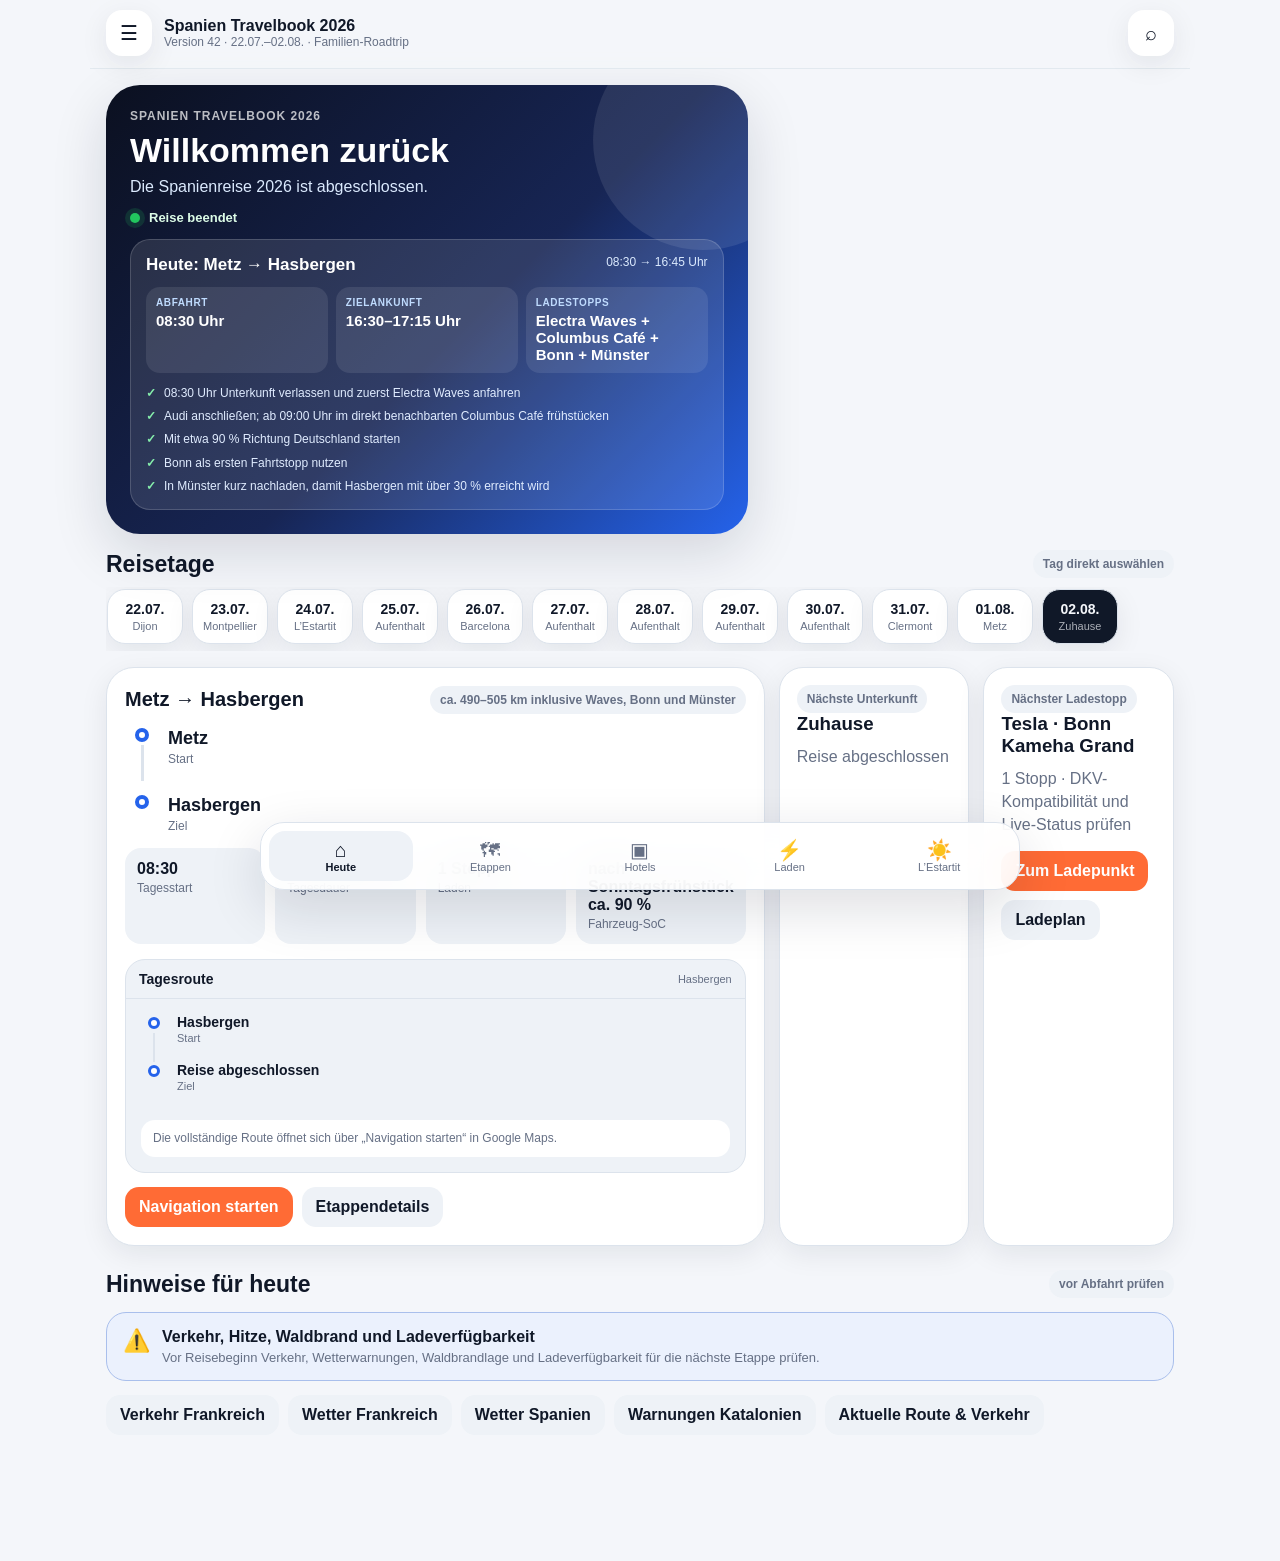
==== index.html @ 2a09ed41 "Add files via upload" ====
<!DOCTYPE html>

<html lang="de">
<head>
<meta charset="utf-8"/>
<meta content="width=device-width,initial-scale=1,viewport-fit=cover" name="viewport"/>
<meta content="#0b1020" name="theme-color"/>
<title>Spanien Travelbook 2026 · Version 42</title>
<style>
:root{
  --bg:#f4f6fa;--panel:#ffffff;--panel2:#eef2f7;--text:#101828;--muted:#667085;
  --line:#dce3ec;--brand:#ff6b35;--blue:#2563eb;--green:#12b76a;--amber:#f79009;
  --shadow:0 18px 55px rgba(16,24,40,.14);--shadow2:0 8px 28px rgba(16,24,40,.08);
  --r:26px;--safe-top:env(safe-area-inset-top);--safe-bottom:env(safe-area-inset-bottom);
}
@media (prefers-color-scheme:dark){
  :root{--bg:#090f1d;--panel:#111827;--panel2:#1c2535;--text:#f8fafc;--muted:#98a2b3;--line:#27364a;--shadow:0 18px 55px rgba(0,0,0,.45);--shadow2:0 8px 28px rgba(0,0,0,.28)}
}
*{box-sizing:border-box}
html{scroll-behavior:smooth}
body{margin:0;background:var(--bg);color:var(--text);font-family:Inter,-apple-system,BlinkMacSystemFont,"Segoe UI",sans-serif}
button,input{font:inherit}
button{cursor:pointer}
.app{max-width:1100px;margin:auto;min-height:100vh;padding-bottom:110px}
.topbar{position:sticky;top:0;z-index:50;display:flex;align-items:center;gap:12px;padding:calc(var(--safe-top) + 10px) 16px 12px;background:color-mix(in srgb,var(--bg) 86%,transparent);backdrop-filter:blur(22px);border-bottom:1px solid color-mix(in srgb,var(--line) 72%,transparent)}
.icon-btn{width:46px;height:46px;border:0;border-radius:16px;background:var(--panel);color:var(--text);box-shadow:var(--shadow2);display:grid;place-items:center;font-size:20px}
.brand{min-width:0;flex:1}
.brand strong{display:block;font-size:16px;white-space:nowrap;overflow:hidden;text-overflow:ellipsis}
.brand span{display:block;font-size:12px;color:var(--muted);white-space:nowrap;overflow:hidden;text-overflow:ellipsis}
.view{display:none}
.view.active{display:block}
.page{padding:16px}
.hero-grid{display:grid;gap:14px}
.hero-card{position:relative;overflow:hidden;border-radius:34px;padding:24px;background:
linear-gradient(135deg,#0b1020 0%,#172554 55%,#2563eb 100%);color:#fff;box-shadow:var(--shadow)}
.hero-card:after{content:"";position:absolute;width:220px;height:220px;border-radius:50%;right:-65px;top:-55px;background:rgba(255,255,255,.09)}
.eyebrow{font-size:12px;font-weight:800;letter-spacing:.08em;text-transform:uppercase;opacity:.72}
.hero-card h1{font-size:34px;line-height:1.03;margin:10px 0 10px}
.hero-card p{margin:0;color:#dbeafe;max-width:650px}
.dashboard{display:grid;grid-template-columns:1fr;gap:12px}
.metric{border:1px solid var(--line);background:var(--panel);border-radius:22px;padding:16px;box-shadow:var(--shadow2)}
.metric .label{font-size:12px;color:var(--muted);font-weight:700}
.metric .value{font-size:22px;font-weight:850;margin-top:6px}
.metric .sub{font-size:12px;color:var(--muted);margin-top:4px}
.section{margin-top:24px}
.section-title{display:flex;align-items:end;justify-content:space-between;gap:12px;margin-bottom:12px}
.section-title h2{font-size:23px;margin:0}
.link-btn{border:0;background:none;color:var(--blue);font-weight:800}
.today-card{display:grid;gap:14px;padding:18px;background:var(--panel);border:1px solid var(--line);border-radius:28px;box-shadow:var(--shadow2)}
.route-head{display:flex;align-items:center;justify-content:space-between;gap:12px}
.route-head h3{margin:0;font-size:20px}
.badge{display:inline-flex;align-items:center;gap:6px;padding:7px 10px;border-radius:999px;background:var(--panel2);font-size:12px;font-weight:800;color:var(--muted)}
.progress{height:9px;background:var(--panel2);border-radius:999px;overflow:hidden}
.progress span{display:block;height:100%;width:34%;background:linear-gradient(90deg,var(--brand),var(--amber));border-radius:inherit}
.route-grid{display:grid;grid-template-columns:repeat(4,1fr);gap:10px}
.route-kpi{background:var(--panel2);border-radius:16px;padding:12px}
.route-kpi b{display:block;font-size:16px}
.route-kpi span{font-size:12px;color:var(--muted)}
.cards{display:grid;gap:14px}
.cards.two{grid-template-columns:1fr}
.card{background:var(--panel);border:1px solid var(--line);border-radius:24px;padding:17px;box-shadow:var(--shadow2)}
.card h3{margin:0 0 7px}
.card p{margin:0;color:var(--muted);line-height:1.48}
.meta{display:flex;gap:7px;flex-wrap:wrap;margin-bottom:10px}
.pill{display:inline-flex;align-items:center;padding:7px 10px;border-radius:999px;background:var(--panel2);font-size:12px;font-weight:750}
.actions{display:flex;gap:9px;flex-wrap:wrap;margin-top:14px}
.btn{border:0;border-radius:14px;padding:11px 14px;font-weight:800}
.btn.primary{background:var(--brand);color:#fff}
.btn.secondary{background:var(--panel2);color:var(--text)}
.btn:disabled{opacity:.48;cursor:not-allowed}
.timeline{position:relative;display:grid;gap:14px}
.timeline:before{content:"";position:absolute;left:37px;top:22px;bottom:22px;width:2px;background:var(--line)}
.stop{position:relative;display:grid;grid-template-columns:76px 1fr;gap:12px}
.date{position:relative;z-index:1;width:76px;height:76px;border-radius:24px;background:var(--panel);border:1px solid var(--line);box-shadow:var(--shadow2);display:grid;place-items:center;text-align:center}
.date b{display:block;font-size:20px}
.date span{font-size:11px;color:var(--muted)}
.stop-card{background:var(--panel);border:1px solid var(--line);border-radius:24px;padding:17px;box-shadow:var(--shadow2)}
.stop-card h3{margin:0 0 7px}
.stop-card p{margin:0;color:var(--muted);line-height:1.45}
.hotel-card{overflow:hidden;padding:0}
.hotel-cover{height:140px;padding:16px;display:flex;align-items:flex-end;color:white;background:
linear-gradient(135deg,#0f172a,#334155 56%,#64748b)}
.hotel-cover .hotel-place{font-size:12px;font-weight:800;letter-spacing:.07em;text-transform:uppercase;opacity:.8}
.hotel-cover h3{margin:5px 0 0;font-size:24px}
.hotel-body{padding:16px}
.hotel-facts{display:grid;grid-template-columns:repeat(2,1fr);gap:9px;margin-top:12px}
.fact{padding:10px 12px;border-radius:15px;background:var(--panel2)}
.fact span{display:block;font-size:11px;color:var(--muted)}
.fact b{display:block;font-size:13px;margin-top:3px}
.search-overlay,.drawer,.sheet{display:none;position:fixed;inset:0;z-index:100}
.search-overlay.open,.drawer.open,.sheet.open{display:block}
.scrim{position:absolute;inset:0;background:rgba(2,6,23,.56);backdrop-filter:blur(6px)}
.search-panel{position:absolute;left:50%;top:calc(var(--safe-top) + 16px);transform:translateX(-50%);width:min(94%,780px);max-height:82vh;overflow:hidden;background:var(--panel);border-radius:28px;box-shadow:var(--shadow)}
.search-top{padding:14px;border-bottom:1px solid var(--line)}
.search-row{display:flex;gap:10px}
.search-row input{flex:1;border:1px solid var(--line);background:var(--panel2);color:var(--text);border-radius:16px;padding:14px 15px;outline:none}
.filters{display:flex;gap:8px;overflow:auto;padding-top:10px}
.filter{white-space:nowrap;border:0;border-radius:999px;padding:8px 11px;background:var(--panel2);color:var(--muted);font-size:12px;font-weight:800}
.filter.active{background:var(--text);color:var(--bg)}
.results{max-height:62vh;overflow:auto;padding:12px;display:grid;gap:10px}
.result{width:100%;border:1px solid var(--line);background:var(--panel);color:var(--text);text-align:left;border-radius:17px;padding:13px}
.result small{display:block;color:var(--muted);margin-top:4px}
.drawer-panel{position:absolute;top:0;bottom:0;left:0;width:min(88vw,370px);background:var(--panel);padding:calc(var(--safe-top) + 20px) 18px 22px;box-shadow:var(--shadow);overflow:auto}
.sheet-panel{position:absolute;left:0;right:0;bottom:0;max-height:84vh;background:var(--panel);border-radius:30px 30px 0 0;padding:18px 16px calc(22px + var(--safe-bottom));overflow:auto}
.close{float:right}
.menu{display:grid;gap:9px;margin-top:22px}
.menu button{border:0;border-radius:16px;background:var(--panel2);color:var(--text);padding:14px;text-align:left;font-weight:800}
.bottom-nav{position:fixed;z-index:60;left:50%;transform:translateX(-50%);bottom:calc(10px + var(--safe-bottom));width:min(94%,760px);display:grid;grid-template-columns:repeat(5,1fr);gap:6px;padding:8px;background:color-mix(in srgb,var(--panel) 91%,transparent);backdrop-filter:blur(22px);border:1px solid var(--line);border-radius:24px;box-shadow:var(--shadow)}
.nav-btn{border:0;background:transparent;color:var(--muted);border-radius:16px;padding:8px 4px;font-size:11px}
.nav-btn span{display:block;font-size:20px;line-height:1.1}
.nav-btn.active{background:var(--panel2);color:var(--text);font-weight:850}
.empty{padding:30px;text-align:center;color:var(--muted)}

.countdown{display:grid;grid-template-columns:repeat(4,1fr);gap:8px;margin-top:18px;max-width:430px}.countdown div{padding:11px 8px;border-radius:17px;background:rgba(255,255,255,.11);border:1px solid rgba(255,255,255,.15);text-align:center}.countdown b{display:block;font-size:21px}.countdown span{font-size:10px;text-transform:uppercase;letter-spacing:.08em;opacity:.72}
.notice{display:flex;gap:12px;align-items:flex-start;padding:15px 16px;border-radius:20px;background:color-mix(in srgb,var(--blue) 9%,var(--panel));border:1px solid color-mix(in srgb,var(--blue) 28%,var(--line));margin-top:14px}.notice strong{display:block;margin-bottom:4px}.notice p{margin:0;color:var(--muted);font-size:13px}.notice-icon{font-size:22px}
.day-strip{display:flex;gap:9px;overflow:auto;padding:2px 1px 7px;scrollbar-width:none}.day-strip::-webkit-scrollbar{display:none}.day-chip{min-width:78px;border:1px solid var(--line);background:var(--panel);color:var(--text);border-radius:18px;padding:11px 10px;text-align:center;box-shadow:var(--shadow2)}.day-chip b{display:block;font-size:14px}.day-chip span{display:block;font-size:11px;color:var(--muted);margin-top:3px}.day-chip.active{background:var(--text);color:var(--bg)}.day-chip.active span{color:color-mix(in srgb,var(--bg) 68%,transparent)}
.detail-sheet{display:none;position:fixed;inset:0;z-index:130}.detail-sheet.open{display:block}.detail-panel{position:absolute;left:0;right:0;bottom:0;max-height:90vh;overflow:auto;background:var(--panel);border-radius:30px 30px 0 0;padding:20px 16px calc(26px + var(--safe-bottom));box-shadow:var(--shadow)}.detail-hero{border-radius:24px;padding:20px;background:linear-gradient(135deg,#111827,#1d4ed8);color:white;margin-top:10px}.detail-hero h2{margin:7px 0 4px;font-size:27px}.detail-hero p{margin:0;color:#dbeafe}.detail-grid{display:grid;grid-template-columns:repeat(2,1fr);gap:10px;margin-top:14px}.detail-box{padding:13px;border-radius:17px;background:var(--panel2)}.detail-box span{display:block;font-size:11px;color:var(--muted)}.detail-box b{display:block;margin-top:4px;font-size:14px}.detail-section{margin-top:20px}.detail-section h3{margin:0 0 8px}.detail-section p{margin:0;color:var(--muted);line-height:1.55}.checklist{display:grid;gap:8px}.checkitem{display:flex;gap:10px;align-items:flex-start;padding:12px;border-radius:15px;background:var(--panel2)}.checkitem input{margin-top:3px;width:18px;height:18px}.full{grid-column:1/-1}

@media(min-width:720px){
  .hero-grid{grid-template-columns:1.4fr .9fr}
  .dashboard{grid-template-columns:repeat(3,1fr)}
  .cards.two{grid-template-columns:repeat(2,1fr)}
}

@media print{
  .topbar,.bottom-nav,.drawer,.sheet,.search-overlay,.detail-sheet,.actions,.link-btn,.icon-btn,.today-map-wrap{display:none!important}
  body{background:#fff;color:#000}
  .app{max-width:none;padding-bottom:0}
  .view{display:block!important}
  .card,.metric,.today-card,.stop-card,.hotel-card{box-shadow:none;break-inside:avoid}
  .hero-card{background:#111827!important;-webkit-print-color-adjust:exact;print-color-adjust:exact}
}

@media(max-width:520px){
  .page{padding:12px}
  .hero-card{padding:20px;border-radius:26px}
  .hero-card h1{font-size:29px}
  .section-title{align-items:flex-start}
  .section-title h2{font-size:20px;line-height:1.2}
  .card,.stop-card{padding:15px;border-radius:20px}
  .route-grid{grid-template-columns:1fr}
  .hotel-facts,.detail-grid{grid-template-columns:1fr}
  .topbar{gap:8px;padding-left:10px;padding-right:10px}
  .icon-btn{width:42px;height:42px;border-radius:14px}
  table{font-size:14px}
  td{padding:5px 4px;vertical-align:top}
}

.travel-grid{display:grid;gap:12px}
.travel-row{display:grid;grid-template-columns:110px 1fr;gap:12px;align-items:start;padding:13px 0;border-top:1px solid var(--line)}
.travel-row:first-child{border-top:0}
.travel-row b{font-size:13px}
.travel-row span{color:var(--muted);line-height:1.45}
.feature-list{display:grid;gap:9px;margin-top:12px}
.feature-item{padding:12px 13px;border-radius:16px;background:var(--panel2)}
.feature-item b{display:block;margin-bottom:3px}
.feature-item span{font-size:13px;color:var(--muted);line-height:1.45}
.day-plan{display:grid;gap:9px;margin-top:12px}
.day-plan div{display:grid;grid-template-columns:72px 1fr;gap:10px;padding:10px 0;border-top:1px solid var(--line)}
.day-plan div:first-child{border-top:0}
.day-plan b{font-size:13px}
.day-plan span{color:var(--muted);line-height:1.45}
.hotel-summary{display:grid;gap:10px;margin-top:13px}
.hotel-summary .fact{padding:12px 13px}
@media(max-width:520px){
  .travel-row{grid-template-columns:1fr;gap:4px}
  .day-plan div{grid-template-columns:62px 1fr}
}


.today-status{display:flex;align-items:center;gap:9px;margin-top:14px;font-size:13px;font-weight:800;color:#dcfce7}

.status-dot{width:10px;height:10px;border-radius:50%;background:#22c55e;box-shadow:0 0 0 5px rgba(34,197,94,.16)}
.today-main{display:grid;gap:14px;margin-top:14px}
.today-brief{margin-top:14px;padding:15px;border-radius:20px;background:rgba(255,255,255,.11);border:1px solid rgba(255,255,255,.16);position:relative;z-index:1}
.today-brief-head{display:flex;justify-content:space-between;gap:12px;align-items:flex-start}
.today-brief-head b{font-size:17px}
.today-brief-head span{font-size:12px;color:#dbeafe;text-align:right}
.today-brief-grid{display:grid;grid-template-columns:repeat(3,1fr);gap:8px;margin-top:12px}
.today-brief-item{padding:10px;border-radius:14px;background:rgba(255,255,255,.09)}
.today-brief-item span{display:block;font-size:10px;text-transform:uppercase;letter-spacing:.06em;color:#bfdbfe;font-weight:800}
.today-brief-item b{display:block;margin-top:4px;font-size:15px;color:#fff}
.today-checks{display:grid;gap:7px;margin-top:12px}
.today-check{display:flex;gap:8px;align-items:flex-start;font-size:12px;color:#e0ecff;line-height:1.35}
.today-check:before{content:"✓";font-weight:900;color:#86efac}
@media(max-width:520px){.today-brief-grid{grid-template-columns:1fr}}

.today-route{background:var(--panel);border:1px solid var(--line);border-radius:28px;padding:18px;box-shadow:var(--shadow2)}
.today-map-wrap{margin-top:15px;border:1px solid var(--line);border-radius:20px;overflow:hidden;background:var(--panel2)}
.today-map-head{display:flex;align-items:center;justify-content:space-between;gap:10px;padding:11px 13px;border-bottom:1px solid var(--line)}
.today-map-head b{font-size:14px}
.today-map-head span{font-size:11px;color:var(--muted)}
.today-map{display:none;width:100%;height:300px;border:0;background:var(--panel2)}
.today-map-preview{padding:15px}
.today-map-stops{display:grid;gap:0}
.today-map-stop{display:grid;grid-template-columns:26px 1fr;gap:10px;min-height:48px}
.today-map-dot{display:grid;justify-items:center}
.today-map-dot i{width:12px;height:12px;border:3px solid var(--blue);background:var(--panel);border-radius:50%;display:block;margin-top:3px}
.today-map-dot:after{content:"";width:2px;flex:1;min-height:28px;background:var(--line);margin-top:3px}
.today-map-stop:last-child .today-map-dot:after{display:none}
.today-map-stop b{display:block;font-size:14px}
.today-map-stop span{display:block;font-size:11px;color:var(--muted);margin-top:2px}
.today-map-note{margin-top:10px;padding:10px 12px;border-radius:14px;background:var(--panel);font-size:12px;color:var(--muted);line-height:1.4}
@media(max-width:520px){.today-map{height:240px}.today-map-head{align-items:flex-start;flex-direction:column;gap:3px}}

.route-line{display:grid;grid-template-columns:34px 1fr;gap:9px;margin:14px 0}
.route-marker{display:grid;justify-items:center}.route-marker i{width:14px;height:14px;border:4px solid var(--blue);background:var(--panel);border-radius:50%;display:block}.route-marker:after{content:"";width:3px;min-height:36px;background:var(--line);margin-top:3px}.route-marker.last:after{display:none}
.route-place b{display:block;font-size:18px}.route-place span{font-size:12px;color:var(--muted)}
.today-columns{display:grid;gap:14px}.today-panel{background:var(--panel);border:1px solid var(--line);border-radius:24px;padding:17px;box-shadow:var(--shadow2)}
.today-panel h3{margin:0 0 10px}.today-panel p{margin:0;color:var(--muted);line-height:1.45}
.quick-grid{display:grid;grid-template-columns:repeat(2,1fr);gap:10px}.quick-action{border:1px solid var(--line);background:var(--panel);color:var(--text);border-radius:18px;padding:14px 10px;font-weight:800;box-shadow:var(--shadow2)}.quick-action span{display:block;font-size:23px;margin-bottom:5px}
.daily-list{display:grid;gap:8px}.daily-item{display:flex;gap:10px;align-items:flex-start;padding:11px 12px;background:var(--panel2);border-radius:15px}.daily-item input{width:19px;height:19px;margin-top:1px}.daily-item.done span{text-decoration:line-through;color:var(--muted)}
@media(min-width:720px){.today-main{grid-template-columns:1.25fr .75fr}.today-columns{grid-template-columns:repeat(2,1fr)}.quick-grid{grid-template-columns:repeat(5,1fr)}}

.hotel-status{display:inline-flex;align-items:center;gap:7px;padding:8px 11px;border-radius:999px;font-size:12px;font-weight:850}
.hotel-status.complete{background:color-mix(in srgb,var(--green) 14%,var(--panel));color:var(--green)}
.hotel-status.partial{background:color-mix(in srgb,var(--amber) 14%,var(--panel));color:var(--amber)}
.hotel-alert{margin-top:13px;padding:12px 13px;border-radius:16px;background:color-mix(in srgb,var(--amber) 10%,var(--panel));border:1px solid color-mix(in srgb,var(--amber) 25%,var(--line));font-size:13px;line-height:1.45}


.qa-grid{display:grid;gap:10px}
.qa-item{display:flex;align-items:flex-start;gap:10px;padding:12px 13px;border-radius:16px;background:var(--panel2)}
.qa-item b{display:block}
.qa-item span{display:block;color:var(--muted);font-size:13px;margin-top:2px;line-height:1.4}
.qa-icon{font-size:20px;line-height:1}


.amenity-grid{display:grid;gap:9px;margin-top:13px}
.amenity-row{display:grid;grid-template-columns:105px 1fr;gap:10px;padding:11px 12px;border-radius:15px;background:var(--panel2)}
.amenity-row b{font-size:13px}
.amenity-row span{font-size:13px;color:var(--muted);line-height:1.45}
.amenity-note{margin-top:12px;font-size:12px;color:var(--muted);line-height:1.45}
@media(max-width:520px){.amenity-row{grid-template-columns:1fr;gap:3px}}


.route-audit{margin-top:14px;background:var(--panel);border:1px solid var(--line);border-radius:24px;padding:16px;box-shadow:var(--shadow2)}
.route-audit-head{display:flex;justify-content:space-between;align-items:flex-start;gap:12px}
.route-audit-head h3{margin:0;font-size:18px}
.route-audit-head p{margin:4px 0 0;color:var(--muted);font-size:12px;line-height:1.4}
.route-audit-grid{display:grid;gap:10px;margin-top:13px}
.route-audit-stage{border:1px solid var(--line);border-radius:18px;overflow:hidden}
.route-audit-stage summary{list-style:none;padding:13px 14px;font-weight:850;cursor:pointer;display:flex;justify-content:space-between;gap:10px}
.route-audit-stage summary::-webkit-details-marker{display:none}
.route-audit-stage summary:after{content:"＋";color:var(--blue)}
.route-audit-stage[open] summary:after{content:"−"}
.route-audit-body{padding:0 14px 14px}
.audit-leg{display:grid;grid-template-columns:1fr auto;gap:10px;padding:10px 0;border-top:1px solid var(--line)}
.audit-leg:first-child{border-top:0}
.audit-leg b{font-size:13px}
.audit-leg span{font-size:12px;color:var(--muted)}
.audit-ok{color:var(--green)!important;font-weight:850}
.audit-warn{color:var(--amber)!important;font-weight:850}
.audit-error{color:#ef4444!important;font-weight:850}
.audit-status{margin-top:10px;padding:11px 12px;border-radius:14px;background:var(--panel2);font-size:12px;color:var(--muted);line-height:1.45}
@media(max-width:520px){.route-audit-head{display:block}.route-audit-head .btn{margin-top:10px;width:100%}.audit-leg{grid-template-columns:1fr}}
.charge-stage{display:grid;gap:14px}
.charge-summary{background:linear-gradient(135deg,#111827,#1d4ed8);color:#fff;border-radius:26px;padding:19px;box-shadow:var(--shadow2)}
.charge-summary h3{margin:6px 0 5px;font-size:23px}
.charge-summary p{margin:0;color:#dbeafe;line-height:1.45}
.charge-stop{background:var(--panel);border:1px solid var(--line);border-radius:24px;padding:17px;box-shadow:var(--shadow2)}
.charge-stop.primary-stop{border-color:color-mix(in srgb,var(--brand) 45%,var(--line))}
.charge-stop-complete{display:flex;align-items:center;justify-content:space-between;gap:10px;margin-top:14px;padding:11px 12px;border-radius:15px;background:color-mix(in srgb,var(--green) 10%,var(--panel));border:1px solid color-mix(in srgb,var(--green) 30%,var(--line))}
.charge-stop-complete span{font-size:12px;color:var(--muted);line-height:1.35}
.charge-done-btn{border:0;border-radius:13px;padding:10px 12px;background:var(--green);color:#fff;font-weight:850;white-space:nowrap}
.charge-progress-tools{display:flex;align-items:center;justify-content:space-between;gap:10px;flex-wrap:wrap;margin-top:12px;padding:11px 12px;border-radius:16px;background:rgba(255,255,255,.1);border:1px solid rgba(255,255,255,.16)}
.charge-progress-tools span{font-size:12px;color:#dbeafe}
.charge-progress-tools button{border:0;border-radius:12px;padding:9px 11px;background:rgba(255,255,255,.16);color:#fff;font-weight:800}
.charge-empty{padding:24px;text-align:center;border:1px dashed var(--line);border-radius:22px;background:var(--panel);color:var(--muted)}
@media(max-width:520px){.charge-stop-complete{align-items:stretch;flex-direction:column}.charge-done-btn{width:100%}}


.charge-stage-grid{display:grid;grid-template-columns:1fr!important;gap:18px}
.charge-stop{position:relative;overflow:hidden;border:2px solid var(--line);border-radius:26px;padding:0;background:var(--panel);box-shadow:0 12px 34px rgba(16,24,40,.12)}
.charge-stop:before{content:"";display:block;height:7px;background:var(--blue)}
.charge-stop.primary-stop{border-color:color-mix(in srgb,var(--blue) 45%,var(--line))}
.charge-stop.next-charge-stop{border-color:var(--brand);box-shadow:0 0 0 5px color-mix(in srgb,var(--brand) 13%,transparent),var(--shadow2)}
.charge-stop.next-charge-stop:before{background:linear-gradient(90deg,var(--brand),var(--amber))}
.charge-stop-head{padding:16px 17px 12px;border-bottom:1px solid var(--line)}
.charge-stop-head .meta{margin:0 0 9px}
.charge-stop h3{margin:0;font-size:21px;line-height:1.2}
.charge-location{margin-top:6px!important;font-size:13px;color:var(--muted)}
.charge-core{display:grid;grid-template-columns:repeat(2,minmax(0,1fr));gap:10px;padding:14px 17px}
.charge-core-item{padding:13px;border-radius:16px;background:var(--panel2);min-width:0}
.charge-core-item span{display:block;font-size:11px;color:var(--muted);font-weight:750}
.charge-core-item b{display:block;margin-top:4px;font-size:14px;line-height:1.35}
.charge-core-item.full{grid-column:1/-1}
.charge-stop-actions{display:grid;grid-template-columns:1fr 1fr;gap:9px;padding:0 17px 15px}
.charge-stop-actions .btn,.charge-stop-actions .charge-done-btn{width:100%}
.charge-alternative-wrap{padding:0 17px 17px}
.charge-stop-complete{margin:0;padding:0;border:0;background:transparent;display:block}
.charge-stop-complete span{display:none}
.charge-done-btn{min-height:44px}
.charge-alternatives{margin-top:10px;border:1px solid var(--line);border-radius:17px}
.charge-alternatives summary{padding:12px 14px;font-size:13px}
.alt-window-note{margin:10px 0 0;padding:9px 11px;font-size:11px}
.alt-grid{padding:0 10px 10px}
.alt-stop{border:1px solid var(--line);padding:12px;background:var(--panel2)}
.alt-stop h4{font-size:14px}
.alt-compact{display:grid;grid-template-columns:repeat(2,minmax(0,1fr));gap:7px;margin-top:9px}
.alt-compact div{padding:9px;border-radius:11px;background:var(--panel)}
.alt-compact span{display:block;font-size:10px;color:var(--muted)}
.alt-compact b{display:block;font-size:12px;margin-top:2px;line-height:1.3}
.next-charge-banner{display:flex;align-items:center;gap:8px;margin:0 17px 13px;padding:9px 11px;border-radius:13px;background:color-mix(in srgb,var(--brand) 11%,var(--panel));font-size:12px;font-weight:850;color:var(--brand)}
@media(max-width:520px){.charge-core{grid-template-columns:1fr}.charge-core-item.full{grid-column:auto}.charge-stop-actions{grid-template-columns:1fr}.alt-compact{grid-template-columns:1fr}}

.charge-facts{display:grid;grid-template-columns:repeat(2,1fr);gap:9px;margin-top:12px}
.charge-fact{background:var(--panel2);border-radius:15px;padding:11px 12px}
.charge-fact span{display:block;font-size:11px;color:var(--muted)}
.charge-fact b{display:block;margin-top:3px;font-size:13px}
@media(min-width:720px){.charge-stage-grid{display:grid;grid-template-columns:repeat(2,1fr);gap:14px}}
@media(max-width:520px){.charge-facts{grid-template-columns:1fr}}


.charge-alternatives{margin-top:14px;border:1px solid var(--line);border-radius:20px;background:var(--panel);overflow:hidden}
.charge-alternatives summary{list-style:none;padding:14px 16px;font-weight:850;cursor:pointer;display:flex;justify-content:space-between;gap:10px}
.charge-alternatives summary::-webkit-details-marker{display:none}
.charge-alternatives summary:after{content:"＋";color:var(--blue)}
.charge-alternatives[open] summary:after{content:"−"}
.alt-window-note{margin:10px 14px 0;padding:10px 12px;border-radius:14px;background:color-mix(in srgb,var(--blue) 8%,var(--panel));font-size:12px;color:var(--muted);line-height:1.4}

.alt-grid{display:grid;gap:10px;padding:0 14px 14px}
.alt-stop{background:var(--panel2);border-radius:16px;padding:13px}
.alt-stop h4{margin:0 0 5px;font-size:15px}
.alt-stop p{margin:0;color:var(--muted);font-size:13px;line-height:1.4}
.alt-facts{display:grid;grid-template-columns:repeat(2,1fr);gap:7px;margin-top:9px}
.alt-fact{background:var(--panel);border-radius:12px;padding:9px}
.alt-fact span{display:block;font-size:10px;color:var(--muted)}
.alt-fact b{display:block;font-size:12px;margin-top:2px}
@media(max-width:520px){.alt-facts{grid-template-columns:1fr}}
.evening-highlight .stop-card{outline:3px solid var(--brand);box-shadow:0 0 0 7px color-mix(in srgb,var(--brand) 18%,transparent),var(--shadow)}


.restaurant-grid{display:grid;gap:16px}
.restaurant-card{overflow:hidden;border:1px solid var(--line);border-radius:24px;background:var(--panel);box-shadow:var(--shadow2)}
.restaurant-card-head{padding:16px 17px 13px;border-bottom:1px solid var(--line)}
.restaurant-card-head>div{display:flex;gap:7px;flex-wrap:wrap;margin-bottom:9px}
.restaurant-card-head h3{margin:0;font-size:21px}
.restaurant-category{margin:5px 0 0;color:var(--muted);line-height:1.4}
.restaurant-facts{display:grid;grid-template-columns:repeat(2,minmax(0,1fr));gap:9px;padding:14px 17px}
.restaurant-facts div{padding:11px 12px;border-radius:14px;background:var(--panel2)}
.restaurant-facts .wide{grid-column:1/-1}
.restaurant-facts span{display:block;font-size:11px;color:var(--muted);font-weight:750}
.restaurant-facts b{display:block;margin-top:4px;font-size:13px;line-height:1.4}
.restaurant-menu{margin:0 17px 12px;border:1px solid var(--line);border-radius:15px;overflow:hidden}
.restaurant-menu summary{padding:11px 13px;font-weight:850;cursor:pointer}
.restaurant-menu p{margin:0;padding:0 13px 13px;color:var(--muted);line-height:1.5}
.restaurant-note{margin:0 17px;color:var(--muted);font-size:12px;line-height:1.45}
.restaurant-card .actions{padding:0 17px 17px}
@media(min-width:760px){.restaurant-grid{grid-template-columns:repeat(2,minmax(0,1fr))}}
@media(max-width:520px){.restaurant-facts{grid-template-columns:1fr}.restaurant-facts .wide{grid-column:auto}}


.shopping-category{margin-top:22px}.shopping-grid{display:grid;gap:12px}.shop-card{background:var(--panel);border:1px solid var(--line);border-radius:22px;padding:16px;box-shadow:var(--shadow2)}.shop-card-head{display:flex;justify-content:space-between;gap:12px;align-items:flex-start}.shop-card h4{margin:0;font-size:18px}.shop-distance{white-space:nowrap;font-size:12px;font-weight:850;padding:7px 9px;border-radius:999px;background:var(--panel2);color:var(--muted)}.shop-facts{display:grid;grid-template-columns:repeat(2,minmax(0,1fr));gap:8px;margin-top:10px}.shop-fact{padding:10px 11px;border-radius:14px;background:var(--panel2)}.shop-fact span{display:block;font-size:10px;color:var(--muted);font-weight:800;text-transform:uppercase}.shop-fact b{display:block;font-size:12px;margin-top:3px;line-height:1.4}.shop-reference{margin-top:10px;padding:10px 11px;border-radius:14px;background:color-mix(in srgb,var(--green) 8%,var(--panel));border:1px solid color-mix(in srgb,var(--green) 22%,var(--line));font-size:12px;color:var(--muted);line-height:1.4}@media(min-width:760px){.shopping-grid{grid-template-columns:repeat(2,minmax(0,1fr))}}@media(max-width:520px){.shop-facts{grid-template-columns:1fr}.shop-card-head{display:block}.shop-distance{display:inline-flex;margin-top:8px}}

.stagebook-head{background:linear-gradient(135deg,#111827,#1d4ed8);color:#fff;border-radius:30px;padding:21px;box-shadow:var(--shadow)}
.stagebook-head h2{margin:6px 0 5px;font-size:27px}.stagebook-head p{margin:0;color:#dbeafe;line-height:1.45}
.stage-selector{display:flex;gap:9px;overflow:auto;padding:3px 1px 8px;margin-top:14px;scrollbar-width:none}.stage-selector::-webkit-scrollbar{display:none}
.stage-select{min-width:160px;border:1px solid var(--line);background:var(--panel);color:var(--text);border-radius:18px;padding:12px;text-align:left;box-shadow:var(--shadow2)}
.stage-select b{display:block;font-size:13px}.stage-select span{display:block;color:var(--muted);font-size:11px;margin-top:4px}
.stage-select.active{background:var(--text);color:var(--bg)}.stage-select.active span{color:color-mix(in srgb,var(--bg) 70%,transparent)}
.stage-layout{display:grid;gap:14px;margin-top:14px}
.stage-block{background:var(--panel);border:1px solid var(--line);border-radius:25px;padding:17px;box-shadow:var(--shadow2)}
.stage-block h3{margin:0 0 9px}.stage-block p{color:var(--muted);line-height:1.5}
.stage-kpis{display:grid;grid-template-columns:repeat(2,minmax(0,1fr));gap:9px}
.stage-kpi{padding:12px;border-radius:15px;background:var(--panel2)}.stage-kpi span{display:block;font-size:10px;color:var(--muted);font-weight:800;text-transform:uppercase}.stage-kpi b{display:block;margin-top:4px;font-size:14px}
.stage-service-grid{display:grid;gap:10px}.stage-service{padding:13px;border-radius:17px;background:var(--panel2)}
.stage-service strong{display:block}.stage-service span{display:block;color:var(--muted);font-size:12px;margin-top:4px;line-height:1.4}
.stage-charge-card{border:2px solid var(--line);border-radius:21px;overflow:hidden;background:var(--panel);margin-top:11px}
.stage-charge-card.next{border-color:var(--brand)}.stage-charge-card.done{opacity:.62}
.stage-charge-head{padding:13px 14px;border-bottom:1px solid var(--line)}.stage-charge-head h4{margin:0;font-size:17px}.stage-charge-head p{margin:5px 0 0;font-size:12px}
.stage-charge-facts{display:grid;grid-template-columns:repeat(2,minmax(0,1fr));gap:8px;padding:12px 14px}
.stage-charge-fact{background:var(--panel2);border-radius:13px;padding:10px}.stage-charge-fact span{font-size:10px;color:var(--muted);display:block}.stage-charge-fact b{font-size:12px;display:block;margin-top:3px}
.stage-charge-actions{display:flex;gap:8px;flex-wrap:wrap;padding:0 14px 14px}
.stage-tools{display:flex;gap:8px;flex-wrap:wrap;margin-top:12px}
.strict-list{display:grid;gap:9px}.strict-item{padding:12px;border-radius:16px;background:var(--panel2);border-left:5px solid var(--green)}
.strict-item.warn{border-left-color:var(--amber)}.strict-item b{display:block}.strict-item span{display:block;color:var(--muted);font-size:12px;margin-top:4px;line-height:1.4}
.completed-hidden{display:none!important}
@media(min-width:800px){.stage-layout{grid-template-columns:1.15fr .85fr}.stage-block.full{grid-column:1/-1}.stage-kpis{grid-template-columns:repeat(4,minmax(0,1fr))}}
@media(max-width:520px){.stage-charge-facts,.stage-kpis{grid-template-columns:1fr}.stage-select{min-width:140px}}


.local-charge-grid{display:grid;gap:14px;margin-top:14px}.local-charge-card{overflow:hidden;border:2px solid var(--line);border-radius:24px;background:var(--panel);box-shadow:var(--shadow2)}.local-charge-card.recommended{border-color:var(--green)}.local-charge-card-head{padding:16px 17px 13px;border-bottom:1px solid var(--line)}.local-charge-card-head h3{margin:0;font-size:20px}.local-charge-card-head p{margin:5px 0 0;color:var(--muted);font-size:13px}.local-charge-status{display:flex;gap:7px;flex-wrap:wrap;margin-bottom:9px}.local-charge-facts{display:grid;grid-template-columns:repeat(2,minmax(0,1fr));gap:9px;padding:14px 17px}.local-charge-fact{padding:11px 12px;border-radius:14px;background:var(--panel2)}.local-charge-fact span{display:block;font-size:10px;color:var(--muted);font-weight:800;text-transform:uppercase}.local-charge-fact b{display:block;margin-top:4px;font-size:13px;line-height:1.4}.local-charge-nearby{margin:0 17px 14px;padding:12px 13px;border-radius:15px;background:color-mix(in srgb,var(--green) 8%,var(--panel));font-size:13px;line-height:1.45;color:var(--muted)}.local-charge-actions{display:flex;gap:9px;flex-wrap:wrap;padding:0 17px 17px}.local-charge-actions .btn{flex:1;min-width:145px}.status-live{background:color-mix(in srgb,var(--green) 14%,var(--panel));color:var(--green)}.status-dkv{background:color-mix(in srgb,var(--blue) 13%,var(--panel));color:var(--blue)}.status-power{background:color-mix(in srgb,var(--amber) 13%,var(--panel));color:var(--amber)}.local-charge-note{margin-top:12px;padding:12px 13px;border-radius:16px;background:var(--panel2);color:var(--muted);font-size:12px;line-height:1.45}@media(min-width:760px){.local-charge-grid{grid-template-columns:repeat(2,minmax(0,1fr))}}@media(max-width:520px){.local-charge-facts{grid-template-columns:1fr}.local-charge-actions{display:grid}.local-charge-actions .btn{width:100%}}


.verified-charge-empty{padding:20px;border:2px dashed var(--line);border-radius:22px;background:var(--panel);text-align:center}.verified-charge-empty h3{margin:0 0 8px;font-size:20px}.verified-charge-empty p{margin:0;color:var(--muted);line-height:1.5}.verification-rule{margin-top:14px;padding:13px 14px;border-radius:17px;background:color-mix(in srgb,var(--amber) 9%,var(--panel));border:1px solid color-mix(in srgb,var(--amber) 27%,var(--line));font-size:13px;color:var(--muted);line-height:1.5}


.journey-overview{display:grid;gap:10px;margin-top:14px}
.journey-leg{display:grid;grid-template-columns:42px 1fr;gap:11px;padding:14px;border:1px solid var(--line);border-radius:19px;background:var(--panel);box-shadow:var(--shadow2)}
.journey-leg-number{width:42px;height:42px;border-radius:14px;background:var(--panel2);display:grid;place-items:center;font-weight:900}
.journey-leg b{display:block;font-size:15px}
.journey-leg span{display:block;margin-top:4px;color:var(--muted);font-size:12px;line-height:1.4}
.stage-location-band{display:grid;grid-template-columns:1fr auto 1fr;gap:10px;align-items:center;margin:14px 0}
.stage-location{padding:14px;border-radius:18px;background:var(--panel2)}
.stage-location small{display:block;color:var(--muted);font-weight:800;text-transform:uppercase;letter-spacing:.06em}
.stage-location b{display:block;margin-top:5px;font-size:18px}
.stage-arrow{font-size:24px;color:var(--blue);font-weight:900}
.stage-destination-block{border-top:6px solid var(--brand)}
.stage-start-block{border-top:6px solid var(--blue)}
.stage-road-block{border-top:6px solid var(--green)}
@media(min-width:760px){.journey-overview{grid-template-columns:repeat(2,minmax(0,1fr))}}
@media(max-width:520px){.stage-location-band{grid-template-columns:1fr}.stage-arrow{text-align:center;transform:rotate(90deg)}}


.curated-grid{display:grid;gap:13px;margin-top:14px}
.curated-card{background:var(--panel);border:1px solid var(--line);border-radius:23px;padding:16px;box-shadow:var(--shadow2);position:relative;overflow:hidden}
.curated-card.top{border-left:6px solid var(--green)}
.curated-card.good{border-left:6px solid var(--blue)}
.curated-card.caution{border-left:6px solid var(--amber)}
.curated-card h3{margin:0 0 7px;font-size:19px}
.curated-card p{margin:0;color:var(--muted);line-height:1.48}
.curated-score{display:flex;gap:7px;flex-wrap:wrap;margin:10px 0}
.source-chip{display:inline-flex;padding:6px 9px;border-radius:999px;background:var(--panel2);font-size:11px;font-weight:800;color:var(--muted)}
.verdict{margin-top:10px;padding:10px 12px;border-radius:14px;background:var(--panel2);font-size:12px;line-height:1.45}
.method-grid{display:grid;grid-template-columns:repeat(2,minmax(0,1fr));gap:9px;margin-top:12px}
.method-box{padding:12px;border-radius:16px;background:var(--panel2)}
.method-box b{display:block;font-size:13px}
.method-box span{display:block;margin-top:4px;color:var(--muted);font-size:12px;line-height:1.4}
@media(min-width:760px){.curated-grid{grid-template-columns:repeat(2,minmax(0,1fr))}.method-grid{grid-template-columns:repeat(4,minmax(0,1fr))}}
@media(max-width:520px){.method-grid{grid-template-columns:1fr}}

.chrono-day{display:grid;gap:14px;margin-top:14px}
.chrono-block{background:var(--panel);border:1px solid var(--line);border-radius:25px;padding:17px;box-shadow:var(--shadow2)}
.chrono-block.morning{border-top:6px solid var(--blue)}
.chrono-block.road{border-top:6px solid var(--green)}
.chrono-block.arrival{border-top:6px solid var(--brand)}
.chrono-block h3{margin:0 0 10px}
.chrono-list{display:grid;gap:9px}
.chrono-row{display:grid;grid-template-columns:125px 1fr;gap:10px;padding:11px 12px;border-radius:15px;background:var(--panel2)}
.chrono-row b{font-size:13px}
.chrono-row span{font-size:13px;color:var(--muted);line-height:1.45}
.estartit-destination-grid{display:grid;gap:12px;margin-top:14px}
.estartit-destination-card{padding:14px;border-radius:18px;background:var(--panel2)}
.estartit-destination-card h4{margin:0 0 6px}
.estartit-destination-card p{margin:0;color:var(--muted);font-size:13px;line-height:1.45}
@media(min-width:800px){.chrono-day{grid-template-columns:1fr 1fr}.chrono-block.road{grid-column:1/-1}.estartit-destination-grid{grid-template-columns:repeat(3,minmax(0,1fr))}}
@media(max-width:520px){.chrono-row{grid-template-columns:1fr;gap:3px}}


.chrono-day{grid-template-columns:1fr!important}
.chrono-block.road{grid-column:auto!important}
.destination-hub{margin-top:14px;background:var(--panel);border:1px solid var(--line);border-radius:25px;padding:17px;box-shadow:var(--shadow2);border-top:6px solid var(--amber)}
.destination-hub h3{margin:0}
.destination-hub-intro{margin:6px 0 14px;color:var(--muted);font-size:13px;line-height:1.5}
.destination-sections{display:grid;gap:10px}
.destination-section{border:1px solid var(--line);border-radius:18px;background:var(--panel);overflow:hidden}
.destination-section summary{list-style:none;padding:14px 15px;font-weight:850;cursor:pointer;display:flex;align-items:center;justify-content:space-between;gap:10px}
.destination-section summary::-webkit-details-marker{display:none}
.destination-section summary:after{content:"＋";color:var(--blue)}
.destination-section[open] summary:after{content:"−"}
.destination-section-body{padding:0 15px 15px}
.destination-facts{display:grid;gap:8px}
.destination-fact{padding:11px 12px;border-radius:14px;background:var(--panel2)}
.destination-fact b{display:block;font-size:12px}
.destination-fact span{display:block;margin-top:3px;color:var(--muted);font-size:12px;line-height:1.45}
.destination-links{display:flex;gap:8px;flex-wrap:wrap;margin-top:11px}
.destination-links .btn{font-size:12px}
@media(min-width:760px){
 .destination-sections{grid-template-columns:repeat(2,minmax(0,1fr))}
 .destination-section.full{grid-column:1/-1}
}


.estartit-submenu-note{margin-top:10px}
#holidayOverview{position:sticky;top:78px;z-index:20;background:var(--bg);padding:8px 0 12px}
#holidayOverview .quick-grid{grid-template-columns:repeat(3,minmax(0,1fr))}
@media(max-width:620px){
  #holidayOverview{position:static}
  #holidayOverview .quick-grid{grid-template-columns:repeat(2,minmax(0,1fr))}
}

#holidayOverview{
  position:static;
  top:auto;
  z-index:auto;
  background:transparent;
  padding:0;
  scroll-margin-top:90px;
}
#holidayOverview .quick-grid{
  grid-template-columns:repeat(3,minmax(0,1fr));
}
section.view[data-view="home"] #holidayOverview{
  margin-top:24px;
}
@media(max-width:620px){
  #holidayOverview .quick-grid{
    grid-template-columns:repeat(2,minmax(0,1fr));
  }
}

.shopping-premium-tools,.shopping-map-panel{margin-top:16px;padding:16px;border:1px solid var(--line);border-radius:22px;background:var(--panel);box-shadow:var(--shadow2)}
.shopping-filter-head{display:flex;justify-content:space-between;align-items:flex-start;gap:12px}
.shopping-filter-head h3{margin:0 0 4px}.shopping-filter-head p{margin:0;color:var(--muted);font-size:13px;line-height:1.45}
.shopping-search-row{display:grid;grid-template-columns:1fr 180px;gap:9px;margin-top:13px}
.shopping-search-row input,.shopping-search-row select{border:1px solid var(--line);background:var(--panel2);color:var(--text);border-radius:14px;padding:12px 13px;outline:none}
.shopping-filters{display:flex;gap:8px;overflow:auto;margin-top:12px;padding-bottom:2px;scrollbar-width:none}
.shopping-filter{white-space:nowrap;border:0;border-radius:999px;padding:9px 12px;background:var(--panel2);color:var(--muted);font-weight:800;font-size:12px}
.shopping-filter.active{background:var(--text);color:var(--bg)}
.shopping-map-frame{width:100%;height:300px;border:0;border-radius:18px;background:var(--panel2);margin-top:13px}
.shopping-map-info{display:grid;gap:3px;margin-top:10px;padding:12px 13px;border-radius:15px;background:var(--panel2)}
.shopping-map-info span{font-size:12px;color:var(--muted)}
.shop-card.shop-hidden,.shopping-category.shop-hidden{display:none!important}
.shop-card.shop-selected{outline:3px solid var(--brand);outline-offset:2px}
.shopping-source-note{margin-top:14px}
@media(max-width:620px){
  .shopping-search-row{grid-template-columns:1fr}
  .shopping-filter-head{display:block}
  .shopping-filter-head .badge,.shopping-filter-head .btn{margin-top:10px}
  .shopping-map-frame{height:240px}
}

/* V22: robuster Einkaufsfilter mit direkten Kategoriebuttons */
.shopping-simple-filter{display:none!important}
.shopping-button-filter{
  margin-top:16px;
  padding:16px;
  border:1px solid var(--line);
  border-radius:22px;
  background:var(--panel);
  box-shadow:var(--shadow2);
}
.shopping-button-filter h3{margin:0 0 5px;font-size:19px}
.shopping-button-filter p{margin:0;color:var(--muted);font-size:13px;line-height:1.4}
.shopping-filter-grid{
  display:grid;
  grid-template-columns:repeat(2,minmax(0,1fr));
  gap:9px;
  margin-top:14px;
}
.shopping-category-button{
  min-height:52px;
  border:1px solid var(--line);
  border-radius:15px;
  padding:11px 9px;
  background:var(--panel2);
  color:var(--text);
  font-weight:850;
  text-align:center;
}
.shopping-category-button.active{
  border-color:var(--brand);
  background:var(--brand);
  color:#fff;
}
.shopping-filter-result{
  margin-top:12px;
  padding:10px 12px;
  border-radius:14px;
  background:var(--panel2);
  color:var(--muted);
  font-size:13px;
  font-weight:750;
}
.shopping-category.filter-hidden{display:none!important}
.shopping-category{scroll-margin-top:92px}
@media(min-width:720px){
  .shopping-filter-grid{grid-template-columns:repeat(4,minmax(0,1fr))}
}

/* V24: schlanke, tagesabhängige Startseite */
#homeDaySelection{margin-top:16px}
#homeDaySelection .section-title{margin-bottom:9px}
#homeDriverView{margin-top:16px}
#holidayOverview{margin-top:18px!important}
.home-holiday-free #homeDriverView{display:none!important}
.home-holiday-free #homeTravelFacts{display:none!important}
.home-holiday-free #dailyWarnings{display:none!important}
.home-holiday-free .hero-card{padding-bottom:20px}
.home-holiday-free #holidayOverview{display:block!important}
.home-driving #holidayOverview{display:none!important}
.home-holiday-fixed #holidayOverview{display:block!important}
.home-holiday-fixed #dailyWarnings{display:block!important}
.home-holiday-fixed #homeDriverView{display:grid!important}
.home-holiday-fixed #homeTravelFacts{display:block!important}
#todayDateBadge{display:none!important}
#todayDistance:empty{display:none!important}
#todayEveningPlan[style*="display: none"]{display:none!important}
#todayStageDetails:disabled,#todayEveningPlan:disabled,#todayHotelNav:disabled,
#todayHotelDetails:disabled,#todayChargeNav:disabled,#todayChargePlan:disabled{display:none!important}
@media(max-width:520px){
  #homeDaySelection{margin-top:12px}
  #holidayOverview .quick-grid{grid-template-columns:repeat(2,minmax(0,1fr))}
}

/* V25: konsolidierte Tagesnavigation */
#homeDaySelection .day-chip{min-width:76px}
#homeDaySelection .day-chip span{white-space:nowrap}
@media(max-width:520px){
  #homeDaySelection .day-chip{min-width:72px}
}

/* V30: Barcelona-Tagesausflug · Dachboxhöhe 2,05 m · Parkhäuser mindestens 2,10 m */
#day2607 .stop-card{border-top:6px solid var(--brand)}
#day2607 .notice{margin-bottom:4px}
#day2607 .feature-item{border-left:4px solid var(--blue)}
#day2607 .actions .btn{min-height:44px}

/* V30: Barcelona-Parkplätze nur ab 2,10 m Einfahrtshöhe */
.barcelona-guide{margin-top:16px;display:grid;gap:14px}
.barcelona-guide-card{border:1px solid var(--line);border-radius:22px;background:var(--panel);padding:16px;box-shadow:var(--shadow2)}
.barcelona-guide-card h4{margin:0 0 8px;font-size:18px}
.barcelona-stop-list{display:grid;gap:9px;margin-top:12px}
.barcelona-stop{display:grid;grid-template-columns:38px 1fr;gap:10px;align-items:start;padding:11px 12px;border-radius:15px;background:var(--panel2)}
.barcelona-stop-number{width:32px;height:32px;border-radius:11px;background:var(--text);color:var(--bg);display:grid;place-items:center;font-weight:900}
.barcelona-stop b{display:block;font-size:13px}
.barcelona-stop span{display:block;margin-top:3px;color:var(--muted);font-size:12px;line-height:1.45}
.barcelona-food-grid{display:grid;gap:10px;margin-top:12px}
.barcelona-food{padding:12px 13px;border-radius:16px;background:var(--panel2);border-left:5px solid var(--green)}
.barcelona-food.ice{border-left-color:var(--blue)}
.barcelona-food.alt{border-left-color:var(--amber)}
.barcelona-food b{display:block}
.barcelona-food span{display:block;margin-top:4px;color:var(--muted);font-size:12px;line-height:1.45}
@media(min-width:760px){.barcelona-guide{grid-template-columns:1.25fr .75fr}.barcelona-guide-card.full{grid-column:1/-1}.barcelona-food-grid{grid-template-columns:repeat(2,minmax(0,1fr))}}

/* V31: Kostenloser Schnorchelguide L’Estartit */
.snorkel-grid{display:grid;gap:14px;margin-top:14px}
.snorkel-card{background:var(--panel);border:1px solid var(--line);border-radius:24px;padding:17px;box-shadow:var(--shadow2);border-left:6px solid var(--blue)}
.snorkel-card.top{border-left-color:var(--green)}
.snorkel-card.easy{border-left-color:var(--amber)}
.snorkel-card h3{margin:0 0 7px}
.snorkel-facts{display:grid;grid-template-columns:repeat(2,minmax(0,1fr));gap:8px;margin-top:12px}
.snorkel-fact{padding:10px 11px;border-radius:14px;background:var(--panel2)}
.snorkel-fact span{display:block;font-size:10px;color:var(--muted);font-weight:800;text-transform:uppercase}
.snorkel-fact b{display:block;margin-top:3px;font-size:12px;line-height:1.4}
.snorkel-map{margin-top:14px;border:1px solid var(--line);border-radius:20px;padding:15px;background:var(--panel)}
.snorkel-map h3{margin:0 0 7px}
.snorkel-safety{display:grid;gap:8px;margin-top:12px}
.snorkel-safety div{padding:11px 12px;border-radius:14px;background:var(--panel2);font-size:13px;line-height:1.45;color:var(--muted)}
@media(min-width:760px){.snorkel-grid{grid-template-columns:repeat(2,minmax(0,1fr))}.snorkel-map{grid-column:1/-1}}
@media(max-width:520px){.snorkel-facts{grid-template-columns:1fr}}

/* V32: Rücketappe L’Estartit–Clermont-Ferrand · Start 09:30 mit 85 % · Millau-Besucherzentrum */

.fish-status{display:inline-flex;align-items:center;gap:6px;padding:7px 10px;border-radius:999px;font-size:12px;font-weight:850}
.fish-status.green{background:color-mix(in srgb,var(--green) 14%,var(--panel));color:var(--green)}
.fish-status.amber{background:color-mix(in srgb,var(--amber) 14%,var(--panel));color:var(--amber)}
.fish-status.red{background:color-mix(in srgb,#ef4444 14%,var(--panel));color:#ef4444}
.fish-verification{margin-top:10px;padding:10px 11px;border-radius:14px;background:var(--panel2);font-size:12px;color:var(--muted);line-height:1.45}

/* V34: Fischhändler intensiv geprüft · Ampelstatus · Joan Riembau L’Estartit vorübergehend geschlossen */
/* V35: Familienabend Platja d’Aro mit Arcade, Shopping, Strandpromenade und Pp’s Park */
/* V36: Platja-d’Aro-Rundgang verkürzt · unnötiges Zwischenziel entfernt · Autoroute nur zum Parkplatz */
/* V37: Clermont morgens Frühstück + HPC statt Laden am Vorabend oder Start mit 95 % */
/* V38: Rücketappe Variante A · nur Aire du Viaduc · ein HPC-Stopp · Clermont-Altstadt und Bouillon */
/* V39: Samstagmorgen Clermont · zuerst Electra laden, währenddessen Frühstück bei Marie Blachère · DKV-Hinweis */
/* V40: Samstagmorgen Clermont/Lempdes · Atlante 10 Rue du Pontel + Marie Blachère 3 Rue du Pontel */
/* V41: Verbrauch 23 kWh/100 km · Clermont–Metz und Metz–Hasbergen neu gerechnet · Sonntagmorgen Metz zuerst laden, dann Frühstück im Waves */
/* V42: robuste Tagesansicht und statische Unterkunfts-Fallbacks bei blockierter JavaScript-Initialisierung */
</style>
</head>
<body>
<div class="app">
<header class="topbar">
<button aria-label="Menü öffnen" class="icon-btn" id="menuBtn">☰</button>
<div class="brand"><strong>Spanien Travelbook 2026</strong><span>Version 42 · 22.07.–02.08. · Familien-Roadtrip</span></div>
<button aria-label="Suche öffnen" class="icon-btn" id="searchBtn">⌕</button>
</header>
<main>
<section class="view active" data-view="home">
<div class="page">
<div class="hero-grid">
<article class="hero-card">
<div class="eyebrow" id="todayEyebrow">Spanien Travelbook 2026</div>
<h1 id="todayTitle">Heute</h1>
<p id="todaySubtitle">Im Mittelpunkt stehen Abfahrtzeiten, Tagesroute und Ladeplanung.</p>
<div class="today-status"><span class="status-dot"></span><span id="todayStatus">Reisetag und Ladeplanung im Blick</span></div>
<div class="today-brief" id="homeTravelFacts">
<div class="today-brief-head"><b id="todayBriefTitle">Heute: L’Estartit → Clermont-Ferrand</b><span id="todayBriefWindow">Ankunft ca. 16:00–16:45</span></div>
<div class="today-brief-grid">
<div class="today-brief-item"><span id="todayBriefDepartureLabel">Abfahrt</span><b id="todayBriefDeparture">08:30</b></div>
<div class="today-brief-item"><span id="todayBriefArrivalLabel">Ankunft</span><b id="todayBriefArrival">ca. 16:15</b></div>
<div class="today-brief-item"><span id="todayBriefStopsLabel">Stopps</span><b id="todayBriefStops">Millau + 1 HPC</b></div>
</div>
<div class="today-checks" id="todayChecks">
<div class="today-check">Wetter, Wind und Wellengang vor der Tageswahl prüfen.</div>
<div class="today-check">Boots- und Schnorchelangebote an der Tourist-Info prüfen.</div>
<div class="today-check">Ladestand nur für spontane Ausflüge kontrollieren.</div>
</div>
</div>
</article>
</div><section class="section" id="homeDaySelection"><div class="section-title"><h2>Reisetage</h2><span class="badge">Tag direkt auswählen</span></div><div class="day-strip" id="dayStrip"></div></section>
<div class="today-main" id="homeDriverView">
<article class="today-route">
<div class="route-head"><div><span class="badge" id="todayDateBadge">Ausgewählter Tag</span><h3 id="todayRouteTitle">L’Estartit → Clermont-Ferrand</h3></div><span class="badge" id="todayDistance">ca. 500 km</span></div>
<div class="route-line"><div class="route-marker"><i></i></div><div class="route-place"><b id="todayFrom">ALMA BEACH ESTARTIT</b><span>Start</span></div></div>
<div class="route-line"><div class="route-marker last"><i></i></div><div class="route-place"><b id="todayTo">13 Boulevard Trudaine, Clermont-Ferrand</b><span>Ziel</span></div></div>
<div class="route-grid">
<div class="route-kpi"><b id="todayDeparture">08:30</b><span>Tagesstart</span></div>
<div class="route-kpi"><b id="todayDriveTime">ca. 7½–8 Std.</b><span>Tagesdauer</span></div>
<div class="route-kpi"><b id="todayChargingCount">1 HPC-Stopp</b><span>Laden</span></div>
<div class="route-kpi"><b id="todaySoc">Start 90–95 %</b><span>Fahrzeug-SoC</span></div>
</div>
<div class="today-map-wrap">
<div class="today-map-head"><b>Tagesroute</b><span id="todayMapLabel">Dijon → Montpellier</span></div>
<div class="today-map-preview" id="todayMapPreview">
<div class="today-map-stops" id="todayMapStops"></div>
<div class="today-map-note" id="todayMapNote">Die vollständige Route öffnet sich über „Navigation starten“ in Google Maps.</div>
</div>
<iframe class="today-map" id="todayRouteMap" loading="lazy" referrerpolicy="no-referrer-when-downgrade" title="Google-Maps-Karte der Tagesroute"></iframe>
</div>
<div class="actions"><button class="btn primary" id="todayNavigate">Navigation starten</button><button class="btn secondary" id="todayStageDetails">Etappendetails</button><button class="btn secondary" id="todayEveningPlan">Abendprogramm</button></div>
</article>
<div class="today-columns">
<article class="today-panel"><span class="badge" id="todayHotelLabel">Nächste Unterkunft</span><h3 id="todayHotelName">Clermont-Ferrand · 13 Boulevard Trudaine</h3><p id="todayHotelInfo">Übernachtung 31.07.–01.08. · 2. Etage</p><div class="actions"><button class="btn primary" id="todayHotelNav">Navigation</button><button class="btn secondary" id="todayHotelDetails">Details</button></div></article>
<article class="today-panel"><span class="badge">Nächster Ladestopp</span><h3 id="todayChargeName">HPC Aire de l’Aveyron</h3><p id="todayChargeInfo">Ein planmäßiger Schnellladestopp nach dem Millau-Fotostopp</p><div class="actions"><button class="btn primary" id="todayChargeNav">Zum Ladepunkt</button><button class="btn secondary" id="todayChargePlan">Ladeplan</button></div></article>
</div>
</div><section class="section" id="holidayOverview">
<div class="section-title">
<h2>L’Estartit</h2>
<span class="badge">Unterkunft, Essen, Einkauf und Aktivitäten</span>
</div>
<div class="quick-grid">
<button class="quick-action" data-jump="estartitAccommodation"><span>🏨</span>Unterkunft</button>
<button class="quick-action" data-jump="estartitFood"><span>🍽️</span>Restaurants &amp; Cocktails</button>
<button class="quick-action" data-jump="estartitShoppingGuide"><span>🛒</span>Einkaufen</button>
<button class="quick-action" data-jump="estartitBeaches"><span>🏖️</span>Strände</button>
<button class="quick-action" data-jump="estartitActivities"><span>🚤</span>Aktivitäten</button>
<button class="quick-action" data-jump="estartitExcursions"><span>🚗</span>Ausflüge</button>
<button class="quick-action" data-jump="estartitChargingTopic"><span>⚡</span>Laden</button>
<button class="quick-action" data-jump="estartitBadWeather"><span>☔</span>Schlechtwetter</button>
<button class="quick-action" data-jump="estartitReturn"><span>🚙</span>Rückreise</button>
</div>
</section>
<section class="section" id="dailyWarnings">
<div class="section-title"><h2>Hinweise für heute</h2><span class="badge">vor Abfahrt prüfen</span></div>
<div class="notice"><div class="notice-icon">⚠️</div><div><strong>Verkehr, Hitze, Waldbrand und Ladeverfügbarkeit</strong><p id="dailyWarningText">Vor jeder Fahrt aktuelle Verkehrslage, Sperrungen, Wetterwarnungen, Waldbrandgefahr sowie den Live-Status der geplanten Ladepunkte prüfen.</p></div></div>
<div class="actions">
<button class="btn secondary" data-url="https://www.bison-fute.gouv.fr/">Verkehr Frankreich</button>
<button class="btn secondary" data-url="https://vigilance.meteofrance.fr/">Wetter Frankreich</button>
<button class="btn secondary" data-url="https://www.aemet.es/en/eltiempo/prediccion/avisos">Wetter Spanien</button>
<button class="btn secondary" data-url="https://interior.gencat.cat/en/arees_dactuacio/proteccio_civil/">Warnungen Katalonien</button>
<button class="btn secondary" id="currentTrafficRoute">Aktuelle Route &amp; Verkehr</button>
</div>
</section>
</div>
</section>
<section class="view" data-view="trip">
<div class="page">
<div class="stagebook-head">
<div class="eyebrow">Spanien 2026</div>
<h2>Startpunkte &amp; Etappenziele</h2>
<p>Die Reise ist nach Abfahrtsort und Tagesziel gegliedert. Route, Laden, Unterkunft und Abendprogramm stehen jeweils direkt beim passenden Ziel.</p>
</div>
<div class="stage-selector" id="stageBookSelector"></div>
<div id="stageBookContent"></div>
</div>
</section>
<section class="view" data-view="hotels">
<div class="page">
<div class="section-title"><h2>Unterkünfte</h2><span class="badge">5 gebucht</span></div>
<div class="notice"><div class="notice-icon">🏨</div><div><strong>Eine Unterkunft – eine zentrale Detailansicht</strong><p>Alle bekannten Buchungsdaten, Check-in-Hinweise, Parken, Laden, Umgebung und Navigation sind in der jeweiligen Detailansicht gebündelt.</p></div></div>
<div class="cards two" id="hotelList" style="margin-top:14px">
<article class="card hotel-card"><h3>L’Atypique · Dijon</h3><p>34Bis rue d’Auxonne, 21000 Dijon · Übernachtung 22.07.</p><div class="actions"><button class="btn primary" data-map="34Bis rue d’Auxonne, 21000 Dijon, Frankreich">Navigation</button></div></article>
<article class="card hotel-card"><h3>Ibis Budget Montpellier Centre Millénaire</h3><p>25 rue des Frères Lumière, 34000 Montpellier · Übernachtung 23.07.</p><div class="actions"><button class="btn primary" data-map="25 rue des Frères Lumière, 34000 Montpellier, Frankreich">Navigation</button></div></article>
<article class="card hotel-card"><h3>ALMA BEACH ESTARTIT</h3><p>11 Carrer Salines, Apartment 12, L’Estartit · 24.07.–31.07.</p><div class="actions"><button class="btn primary" data-map="11 Carrer Salines, 17258 L’Estartit, Spanien">Navigation</button></div></article>
<article class="card hotel-card"><h3>Unterkunft Clermont-Ferrand</h3><p>13 Boulevard Trudaine, 63000 Clermont-Ferrand · Übernachtung 31.07.</p><div class="actions"><button class="btn primary" data-map="13 Boulevard Trudaine, 63000 Clermont-Ferrand, Frankreich">Navigation</button></div></article>
<article class="card hotel-card"><h3>Appartement Rue Haute Seille · Metz</h3><p>56 Rue Haute Seille, 57000 Metz · Übernachtung 01.08.</p><div class="actions"><button class="btn primary" data-map="56 Rue Haute Seille, 57000 Metz, Frankreich">Navigation</button></div></article>
</div>
</div>
</section>
<section class="view" data-view="charging">
<div class="page">
<div class="section-title"><h2>Ladestopps</h2><span class="badge">nach Etappen</span></div>
<div class="day-strip" id="chargingDayStrip" style="margin-top:14px"></div>
<div id="chargingStageContent" style="margin-top:14px"></div>
<div hidden="" id="chargeList"></div>
<section class="section" id="estartitLocalCharging">
<div class="section-title"><h2>Laden während des Aufenthalts</h2><span class="badge">vor Nutzung live prüfen</span></div>
<div class="notice"><div class="notice-icon">⚡</div><div><strong>DKV-Akzeptanz, Leistung und Live-Status vor der Anfahrt prüfen</strong><p>Die Datei kann keine dauerhaft aktuelle Belegung garantieren. Deshalb vor jeder Anfahrt den Ladepunkt in der DKV-App auf Akzeptanz, Leistung und Verfügbarkeit prüfen.</p></div></div>
<div class="cards two" style="margin-top:16px">
<article class="card">
<h3>Bekannte Ladeoptionen</h3>
<p>Carrefour Market Torroella, Repsol Ullà, ALDI Torroella und der kommunale Ladepunkt in L’Estartit bleiben als bekannte Optionen hinterlegt.</p>
<div class="actions">
<button class="btn primary" data-url="https://www.dkv-mobility.com/es/es/digital-solutions/customer-portal/dkv-mobility-app">DKV-App öffnen</button>
<button class="btn secondary" data-url="https://www.electromaps.com/es/puntos-carga/espana/girona/torroella-de-montgri">Electromaps prüfen</button>
</div>
</article>
<article class="card">
<h3>Nutzungsregel</h3>
<p>Nur anfahren, wenn DKV-Akzeptanz, passende Ladeleistung und aktueller Live-Status unmittelbar vor der Fahrt bestätigt sind.</p>
</article>
</div></section>
</div>
</section>
<section class="view" data-view="more">
<div class="page">
<div class="section-title"><h2>L’Estartit – Inhalte</h2><span class="badge">über Startseite auswählen</span></div><section class="section" id="estartitAccommodation"><div class="section-title"><h2>Unterkunft</h2><span class="badge">ALMA BEACH ESTARTIT</span></div>
<div class="cards two">
<article class="card">
<h3>ALMA BEACH ESTARTIT</h3>
<p><b>Adresse:</b> Carrer de les Salines 11, Apartment 12, L’Estartit.</p>
<div class="feature-list">
<div class="feature-item"><b>Lage</b><span>1. Etage, links, erste Tür.</span></div>
<div class="feature-item"><b>Haupteingang</b><span>Code 6425.</span></div>
<div class="feature-item"><b>Wohnungstür</b><span>Code 58607 und anschließend die Yale-Taste unterhalb der Ziffern drücken.</span></div>
<div class="feature-item"><b>Aufenthalt</b><span>24.07.–31.07.2026.</span></div>
</div>
<div class="actions">
<button class="btn primary" data-map="Carrer de les Salines 11 L'Estartit Spanien">Navigation</button>
<button class="btn secondary" data-detail-type="hotel" data-id="h3">Alle Unterkunftsdetails</button>
</div>
</article>
<article class="card">
<h3>Praktisch vor Ort</h3>
<p>Von der Unterkunft aus sind Strand, Promenade, Hafen, Restaurants und Einkaufsmöglichkeiten im Ort schnell erreichbar. Für Ausflüge bleibt das Auto verfügbar.</p>
</article>
</div>
</section><section class="section" id="estartitFood">
<div class="section-title"><h2>Restaurants, Bars &amp; Cocktails</h2><span class="badge">Mehrquellen-Auswahl</span></div>
<div class="notice"><div class="notice-icon">🍸</div><div><strong>Direkt nutzbare Empfehlungen</strong><p>Cocktails, Restaurants, Metzgereien, Fischkauf und besondere Orte rund um L’Estartit sind jetzt an einer Stelle gebündelt. Öffnungszeiten am jeweiligen Tag kurz prüfen.</p></div></div>
<div class="cards two" style="margin-top:14px">
<article class="card">
<div class="meta"><span class="pill">Cocktails</span><span class="pill">Hafen</span><span class="pill">Familiengeeignet</span></div>
<h3>Racó del Port</h3>
<p>Gastrobar direkt am Yachthafen mit Terrasse, Tapas, Fisch, Fleisch, Vermut, Wein, Cava und Cocktails. Gute Wahl für einen entspannten Abend mit Hafenblick.</p>
<div class="actions"><button class="btn primary" data-map="Racó del Port Passeig Marítim 40 L'Estartit">Navigation</button><button class="btn secondary" data-tel="+34685638181">Anrufen</button><button class="btn secondary" data-url="https://www.elracodelportestartit.com/en/">Webseite</button></div>
</article>
<article class="card">
<div class="meta"><span class="pill">Cocktails</span><span class="pill">Eis</span><span class="pill">Promenade</span></div>
<h3>Sota Zero</h3>
<p>Gelateria, Crêperie, Café und Cocktailbar am Passeig Marítim. Besonders praktisch, wenn Erwachsene einen Cocktail und die Kinder Eis oder Crêpes möchten.</p>
<div class="actions"><button class="btn primary" data-map="Sota Zero Pg. Marítim 24 L'Estartit">Navigation</button><button class="btn secondary" data-tel="+34663303775">Anrufen</button></div>
</article>
<article class="card">
<div class="meta"><span class="pill">Paella</span><span class="pill">Meeresfrüchte</span><span class="pill">Meerblick</span></div>
<h3>La Sal</h3>
<p>Restaurant an der Promenade mit Reisgerichten, Paella, Meeresfrüchten, Tapas und mediterraner Küche. Praktische Promenadenoption mit Paella und Meeresfrüchten; das plattformübergreifende Bewertungsbild ist jedoch uneinheitlich.</p>
<div class="actions"><button class="btn primary" data-map="Restaurant La Sal Pg. Marítim 19 L'Estartit">Navigation</button><button class="btn secondary" data-tel="+34972750976">Reservieren</button><button class="btn secondary" data-url="https://www.restaurantlasal.com/de/">Webseite</button></div>
</article>
<article class="card">
<div class="meta"><span class="pill">Fisch</span><span class="pill">Meeresfrüchte</span><span class="pill">Besonderer Abend</span></div>
<h3>Marisqueria Cal Tet</h3>
<p>Seafood-Restaurant in der Carrer Santa Anna. Kann für Austern, Hummer oder eine Meeresfrüchteplatte passen; Tagespreis und aktuelles Angebot vorher erfragen.</p>
<div class="actions"><button class="btn primary" data-map="Marisqueria Cal Tet Carrer Santa Anna 38 L'Estartit">Navigation</button><button class="btn secondary" data-tel="+34972751179">Anrufen</button></div>
</article>
<article class="card">
<div class="meta"><span class="pill">Familie</span><span class="pill">Holzofen</span><span class="pill">Preis-Leistung</span></div>
<h3>El Fornet</h3>
<p>Familienrestaurant seit 1987 mit Hähnchen, Rippchen, hausgemachten Pizzen und Gerichten aus dem Holzofen. Unkompliziert, kinderfreundlich und auch für Take-away geeignet.</p>
<div class="actions"><button class="btn primary" data-map="El Fornet Carrer Eivissa 9-11 L'Estartit">Navigation</button><button class="btn secondary" data-tel="+34972751167">Anrufen</button><button class="btn secondary" data-url="https://www.elfornetestartit.com/en/">Webseite</button></div>
</article>
<article class="card">
<div class="meta"><span class="pill">Fisch</span><span class="pill">Mediterran</span><span class="pill">Alternative</span></div>
<h3>La Xula oder Les Corones</h3>
<p>La Xula steht für katalanische und mediterrane Fischküche. Les Corones verbindet Fisch und Fleisch vom Holzkohlegrill. Beide eignen sich als Alternative zu den Restaurants direkt an der Promenade.</p>
<div class="actions"><button class="btn primary" data-map="La Xula Carrer de la Platja 26 L'Estartit">La Xula</button><button class="btn secondary" data-map="Restaurant Les Corones Avinguda de Roma 50 L'Estartit">Les Corones</button></div>
</article>
</div>
<div class="section-title" style="margin-top:24px"><h2>Metzgereien &amp; Fisch kaufen</h2><span class="badge">Für Ferienwohnung</span></div>
<div class="cards two">
<article class="card">
<h3>Metzgereien in L’Estartit</h3>
<p><b>Laura Cabezas</b> in der Carrer Santa Anna 78 und <b>Can Lluís</b> an der Plaça Dr. Fleming sind die praktischsten Adressen im Ort. Can Lluís bietet zusätzlich zubereitete Speisen zum Mitnehmen.</p>
<div class="actions"><button class="btn primary" data-map="Laura Cabezas Carrer Santa Anna 78 L'Estartit">Laura Cabezas</button><button class="btn secondary" data-map="Can Lluís Plaça Dr. Fleming L'Estartit">Can Lluís</button></div>
</article>
<article class="card">
<h3>Metzgerei in Torroella</h3>
<p><b>Carnisseria Xarcuteria Arnall</b> liegt an der Straße zwischen L’Estartit und Torroella und ist eine gute Ergänzung für Fleisch, Wurstwaren und einen größeren Einkauf.</p>
<div class="actions"><button class="btn primary" data-map="Carnisseria Xarcuteria Arnall Torroella de Montgrí">Navigation</button></div>
</article>
<article class="card">
<h3>Fisch und Meeresfrüchte kaufen</h3>
<p><b>Erste Empfehlung:</b> Peixos Xifra im Supermercat GP L’Estartit. <b>Joan Riembau L’Estartit</b> wird von der offiziellen Unternehmensseite weiterhin als Filiale geführt, ist bei Google Maps derzeit jedoch als <b>„vorübergehend geschlossen“</b> gekennzeichnet und deshalb nur mit gelbem Warnstatus enthalten. Als sichere Ausweichziele gelten Peixos Xifra L’Escala und Joan Riembau Torroella.</p>
<div class="actions"><button class="btn primary" data-map="Peixos Xifra Supermercat GP L'Estartit">Peixos Xifra L’Estartit</button><button class="btn secondary" data-map="Joan Riembau Peix i Marisc Carrer d'Ullà 34 Torroella de Montgrí">Riembau Torroella</button><button class="btn secondary" data-map="Peixos Xifra Carrer Germans Masferrer 17 L'Escala">Peixos Xifra L’Escala</button></div>
</article>
<article class="card">
<h3>Bereits bekannte Favoriten</h3>
<p>Carns Solà und Carnisseria Germans Casals in Torroella sowie Carnisseria Jordi in L’Estartit bleiben ebenfalls im Travelbook hinterlegt.</p>
<div class="actions"><button class="btn primary" data-map="Carns Solà Torroella de Montgrí">Carns Solà</button><button class="btn secondary" data-map="Carnisseria Germans Casals Torroella de Montgrí">Germans Casals</button><button class="btn secondary" data-map="Carnisseria Jordi L'Estartit">Jordi</button></div>
</article>
</div>
<div class="section-title" style="margin-top:24px"><h2>Geheimtipps &amp; ruhige Ecken</h2><span class="badge">Abseits der Standardrunde</span></div>
<div class="cards two">
<article class="card">
<h3>Fischerort-Rundgang</h3>
<p>Die offizielle selbstgeführte Route führt durch die älteren Straßen von L’Estartit und erklärt Fischereigeschichte, Carrer de les Illes, Salzverarbeitung, Casa Salietti, die Häuser der „Americanus“, den Rellotge-Turm und die Font de Santa Anna.</p>
<div class="actions"><button class="btn primary" data-map="Carrer Santa Anna L'Estartit">Startpunkt</button><button class="btn secondary" data-url="https://visitestartit.com/en/discover/estartit/">Route ansehen</button></div>
</article>
<article class="card">
<h3>Passeig del Molinet zum Sonnenuntergang</h3>
<p>Kurzer Spaziergang am nördlichen Ende des Hafens mit sehr gutem Blick auf die Medes-Inseln. Am schönsten am späten Nachmittag oder zum Sonnenuntergang.</p>
<div class="actions"><button class="btn primary" data-map="Passeig del Molinet L'Estartit">Navigation</button></div>
</article>
<article class="card">
<h3>La Pletera &amp; Ter Vell</h3>
<p>Ruhigere Naturbereiche südlich des Orts mit Dünen, Feuchtgebieten und Lagunen. Gut für einen entspannten Spaziergang oder eine kurze Radtour ohne den Trubel der Hauptpromenade.</p>
<div class="actions"><button class="btn primary" data-map="La Pletera L'Estartit">La Pletera</button><button class="btn secondary" data-map="Ter Vell L'Estartit">Ter Vell</button></div>
</article>
<article class="card">
<h3>Espai Medes</h3>
<p>Kleines Meeres-Interpretationszentrum am Hafen. Besonders sinnvoll als Ergänzung zur Bootstour oder als Schlechtwetterprogramm, ohne dafür einen ganzen Tag zu benötigen.</p>
<div class="actions"><button class="btn primary" data-map="Espai Medes Passeig Marítim L'Estartit">Navigation</button></div>
</article>
<article class="card">
<h3>Cala Pedrosa am Morgen</h3>
<p>Die kleine felsige Bucht ist deutlich ruhiger als der Hauptstrand. Früh starten, Wasserschuhe mitnehmen und nur bei ruhigem Meer schnorcheln.</p>
<div class="actions"><button class="btn primary" data-map="Cala Pedrosa L'Estartit">Navigation</button></div>
</article>
<article class="card">
<h3>Touristeninformation als Insider-Quelle</h3>
<p>Die Tourist-Info am Passeig Marítim ist laut offizieller Sommerinformation im Juli und August täglich von 09:00 bis 21:00 Uhr geöffnet. Dort gibt es auch die Karten der 17 Naturpark-Routen.</p>
<div class="actions"><button class="btn primary" data-map="Tourist Office Passeig Marítim L'Estartit">Navigation</button><button class="btn secondary" data-url="https://visitestartit.com/en/informacio_util/tourist-office-lestartit/">Öffnungszeiten</button></div>
</article>
</div>
</section><section class="section" id="estartitShoppingGuide">
<div class="section-title"><h2>Einkaufsführer rund um L’Estartit</h2><span class="badge">bis ca. 20 km · nach Sortiment &amp; Entfernung</span></div><div class="notice shopping-source-note">
<div class="notice-icon">✓</div>
<div>
<strong>Recherchequalität und Aktualität</strong>
<p>Die Auswahl kombiniert vorhandene Anbieterangaben mit offiziellen Tourismusseiten und regionalen Produzenteninformationen. Wo keine belastbare tagesaktuelle Zeit oder Bewertung vorliegt, steht bewusst „live prüfen“ statt einer erfundenen Angabe. Saisonale Öffnungszeiten können sich kurzfristig ändern.</p>
</div>
</div>
<div class="notice"><div class="notice-icon">🛒</div><div><strong>Für Selbstversorgung und regionale Spezialitäten</strong><p>Ausgewählte Einkaufsmöglichkeiten für Selbstversorgung, frische Lebensmittel und regionale Spezialitäten. Sortiert nach Kategorie und Entfernung.</p></div></div><div class="shopping-button-filter" id="shoppingButtonFilter">
<h3>Einkauf auswählen</h3>
<p>Tippe auf eine Kategorie. Es wird nur der passende Bereich angezeigt.</p>
<div class="shopping-filter-grid">
<button class="shopping-category-button active" data-shopping-show="all" type="button">🛒 Alle</button>
<button class="shopping-category-button" data-shopping-show="supermarkt" type="button">🏪 Supermärkte</button>
<button class="shopping-category-button" data-shopping-show="fisch" type="button">🐟 Fisch</button>
<button class="shopping-category-button" data-shopping-show="metzgerei" type="button">🥩 Metzgereien</button>
<button class="shopping-category-button" data-shopping-show="obst" type="button">🍅 Obst &amp; Gemüse</button>
<button class="shopping-category-button" data-shopping-show="baeckerei" type="button">🥐 Bäckereien</button>
<button class="shopping-category-button" data-shopping-show="feinkost" type="button">🫒 Feinkost &amp; Wein</button>
<button class="shopping-category-button" data-shopping-show="markt" type="button">🧺 Wochenmärkte</button>
</div>
<div class="shopping-filter-result" id="shoppingFilterResult">Alle Kategorien werden angezeigt.</div>
</div>
<div class="shopping-category" data-filter-block="supermarkt" data-shopping-category-block="supermarkt"><h3>Supermärkte &amp; Discounter</h3><div class="shopping-grid"><article class="shop-card" data-shop-category="supermarkt" data-shop-distance="ca. 0,8 km" data-shop-name="SPAR Plaça Dr. Fleming" data-shop-search="spar plaça dr. fleming ca. 0,8 km supermarkt kurzer weg adresse / ort plaça dr. fleming, l’estartit sortiment lebensmittel, getränke, haushaltsbedarf und je nach tagesangebot fischtheke navigation webseite"><div class="shop-card-head"><h4>SPAR Plaça Dr. Fleming</h4><span class="shop-distance">ca. 0,8 km</span></div><div class="meta"><span class="pill">Supermarkt</span><span class="pill">kurzer Weg</span></div><div class="shop-facts"><div class="shop-fact"><span>Adresse / Ort</span><b>Plaça Dr. Fleming, L’Estartit</b></div><div class="shop-fact"><span>Sortiment</span><b>Lebensmittel, Getränke, Haushaltsbedarf und je nach Tagesangebot Fischtheke</b></div><div class="shop-fact"><span>Öffnungszeiten</span><b>Saisonale Sommerzeiten; am Besuchstag prüfen</b></div><div class="shop-fact"><span>Parken</span><b>Zu Fuß besonders praktisch; begrenztes Parken im Ortszentrum</b></div><div class="shop-fact"><span>Qualität</span><b>solide</b></div><div class="shop-fact"><span>Preisniveau</span><b>€–€€</b></div><div class="shop-fact"><span>Besondere Empfehlung</span><b>praktisch für den Ferienwohnungseinkauf</b></div></div><div class="actions"><button class="btn primary" data-map="SPAR Plaça Dr Fleming L'Estartit">Navigation</button><button class="btn secondary" data-url="https://www.spar.es/">Webseite</button></div></article><article class="shop-card" data-shop-category="supermarkt" data-shop-distance="ca. 1–2 km" data-shop-name="Jodofi Supermercats L’Estartit" data-shop-search="jodofi supermercats l’estartit ca. 1–2 km supermarkt regional adresse / ort l’estartit sortiment vollsortiment, frischeprodukte, getränke und ferienwohnungsbedarf navigation webseite"><div class="shop-card-head"><h4>Jodofi Supermercats L’Estartit</h4><span class="shop-distance">ca. 1–2 km</span></div><div class="meta"><span class="pill">Supermarkt</span><span class="pill">regional</span></div><div class="shop-facts"><div class="shop-fact"><span>Adresse / Ort</span><b>L’Estartit</b></div><div class="shop-fact"><span>Sortiment</span><b>Vollsortiment, Frischeprodukte, Getränke und Ferienwohnungsbedarf</b></div><div class="shop-fact"><span>Öffnungszeiten</span><b>Saisonale Sommerzeiten; am Besuchstag prüfen</b></div><div class="shop-fact"><span>Parken</span><b>Zu Fuß besonders praktisch; begrenztes Parken im Ortszentrum</b></div><div class="shop-fact"><span>Qualität</span><b>solide</b></div><div class="shop-fact"><span>Preisniveau</span><b>€–€€</b></div><div class="shop-fact"><span>Besondere Empfehlung</span><b>praktisch für den Ferienwohnungseinkauf</b></div></div><div class="actions"><button class="btn primary" data-map="Jodofi Supermercat L'Estartit">Navigation</button><button class="btn secondary" data-url="https://jodofi.com/">Webseite</button></div></article><article class="shop-card" data-shop-category="supermarkt" data-shop-distance="ca. 7 km" data-shop-name="Carrefour Market Torroella" data-shop-search="carrefour market torroella ca. 7 km supermarkt laden kombinieren adresse / ort camí del molí, s/n, torroella de montgrí sortiment großeinkauf, frischeabteilungen, getränke und haushaltswaren navigation webseite"><div class="shop-card-head"><h4>Carrefour Market Torroella</h4><span class="shop-distance">ca. 7 km</span></div><div class="meta"><span class="pill">Supermarkt</span><span class="pill">Laden kombinieren</span></div><div class="shop-facts"><div class="shop-fact"><span>Adresse / Ort</span><b>Camí del Molí, s/n, Torroella de Montgrí</b></div><div class="shop-fact"><span>Sortiment</span><b>Großeinkauf, Frischeabteilungen, Getränke und Haushaltswaren</b></div><div class="shop-fact"><span>Öffnungszeiten</span><b>Sommeröffnungszeiten über Anbieter/Maps prüfen</b></div><div class="shop-fact"><span>Parken</span><b>Kundenparkplatz vorhanden bzw. üblich; Einfahrt vor Ort prüfen</b></div><div class="shop-fact"><span>Qualität</span><b>solide</b></div><div class="shop-fact"><span>Preisniveau</span><b>€–€€</b></div><div class="shop-fact"><span>Besondere Empfehlung</span><b>praktisch für den Ferienwohnungseinkauf</b></div></div><div class="actions"><button class="btn primary" data-map="Carrefour Market Torroella de Montgrí">Navigation</button><button class="btn secondary" data-url="https://www.carrefour.es/">Webseite</button></div></article><article class="shop-card" data-shop-category="supermarkt" data-shop-distance="ca. 7–8 km" data-shop-name="Mercadona Torroella de Montgrí" data-shop-search="mercadona torroella de montgrí ca. 7–8 km vollsortiment großer einkauf adresse / ort torroella de montgrí sortiment obst, gemüse, fleisch, fisch, backwaren und eigenmarken navigation webseite"><div class="shop-card-head"><h4>Mercadona Torroella de Montgrí</h4><span class="shop-distance">ca. 7–8 km</span></div><div class="meta"><span class="pill">Vollsortiment</span><span class="pill">großer Einkauf</span></div><div class="shop-facts"><div class="shop-fact"><span>Adresse / Ort</span><b>Torroella de Montgrí</b></div><div class="shop-fact"><span>Sortiment</span><b>Obst, Gemüse, Fleisch, Fisch, Backwaren und Eigenmarken</b></div><div class="shop-fact"><span>Öffnungszeiten</span><b>Sommeröffnungszeiten über Anbieter/Maps prüfen</b></div><div class="shop-fact"><span>Parken</span><b>Kundenparkplatz vorhanden bzw. üblich; Einfahrt vor Ort prüfen</b></div><div class="shop-fact"><span>Qualität</span><b>solide</b></div><div class="shop-fact"><span>Preisniveau</span><b>€–€€</b></div><div class="shop-fact"><span>Besondere Empfehlung</span><b>praktisch für den Ferienwohnungseinkauf</b></div></div><div class="actions"><button class="btn primary" data-map="Mercadona Torroella de Montgrí">Navigation</button><button class="btn secondary" data-url="https://www.mercadona.es/">Webseite</button></div></article><article class="shop-card" data-shop-category="supermarkt" data-shop-distance="ca. 7–8 km" data-shop-name="Lidl Torroella de Montgrí" data-shop-search="lidl torroella de montgrí ca. 7–8 km discounter parkplatz e-laden adresse / ort ctra. de l’estartit, s/n sortiment obst, gemüse, backwaren, fleisch, fisch, bio- und aktionssortiment navigation webseite"><div class="shop-card-head"><h4>Lidl Torroella de Montgrí</h4><span class="shop-distance">ca. 7–8 km</span></div><div class="meta"><span class="pill">Discounter</span><span class="pill">Parkplatz</span><span class="pill">E-Laden</span></div><div class="shop-facts"><div class="shop-fact"><span>Adresse / Ort</span><b>Ctra. de L’Estartit, s/n</b></div><div class="shop-fact"><span>Sortiment</span><b>Obst, Gemüse, Backwaren, Fleisch, Fisch, Bio- und Aktionssortiment</b></div><div class="shop-fact"><span>Öffnungszeiten</span><b>Sommeröffnungszeiten über Anbieter/Maps prüfen</b></div><div class="shop-fact"><span>Parken</span><b>Kundenparkplatz vorhanden bzw. üblich; Einfahrt vor Ort prüfen</b></div><div class="shop-fact"><span>Qualität</span><b>solide</b></div><div class="shop-fact"><span>Preisniveau</span><b>€</b></div><div class="shop-fact"><span>Besondere Empfehlung</span><b>praktisch für den Ferienwohnungseinkauf</b></div></div><div class="actions"><button class="btn primary" data-map="Lidl Ctra de L'Estartit Torroella de Montgrí">Navigation</button><button class="btn secondary" data-url="https://www.lidl.es/s/es-ES/tiendas/torroella-de-montgri/ctra-de-l-estartit-s-n/">Webseite</button></div></article><article class="shop-card" data-shop-category="supermarkt" data-shop-distance="ca. 8 km" data-shop-name="Bonpreu Torroella de Montgrí" data-shop-search="bonpreu torroella de montgrí ca. 8 km supermarkt katalanische produkte adresse / ort torroella de montgrí sortiment vollsortiment mit regionalen und katalanischen marken navigation webseite"><div class="shop-card-head"><h4>Bonpreu Torroella de Montgrí</h4><span class="shop-distance">ca. 8 km</span></div><div class="meta"><span class="pill">Supermarkt</span><span class="pill">katalanische Produkte</span></div><div class="shop-facts"><div class="shop-fact"><span>Adresse / Ort</span><b>Torroella de Montgrí</b></div><div class="shop-fact"><span>Sortiment</span><b>Vollsortiment mit regionalen und katalanischen Marken</b></div><div class="shop-fact"><span>Öffnungszeiten</span><b>Sommeröffnungszeiten über Anbieter/Maps prüfen</b></div><div class="shop-fact"><span>Parken</span><b>Kundenparkplatz vorhanden bzw. üblich; Einfahrt vor Ort prüfen</b></div><div class="shop-fact"><span>Qualität</span><b>solide</b></div><div class="shop-fact"><span>Preisniveau</span><b>€–€€</b></div><div class="shop-fact"><span>Besondere Empfehlung</span><b>praktisch für den Ferienwohnungseinkauf</b></div></div><div class="actions"><button class="btn primary" data-map="Bonpreu Torroella de Montgrí">Navigation</button><button class="btn secondary" data-url="https://www.bonpreuesclat.cat/">Webseite</button></div></article></div></div><div class="shopping-category" data-filter-block="fisch" data-shopping-category-block="fisch">
<h3>Fisch &amp; Meeresfrüchte · intensiv geprüft</h3>
<div class="notice">
<div class="notice-icon">🐟</div>
<div><strong>Statusprüfung mit Ampelsystem</strong><p>🟢 aktuell als nutzbare Verkaufsstelle geführt · 🟡 widersprüchliche oder nicht tagesaktuell bestätigte Angaben · 🔴 geschlossen. Stand der Überarbeitung: 27.07.2026. Öffnungszeiten und Google-Maps-Status unmittelbar vor der Anfahrt erneut prüfen.</p></div>
</div>
<div class="shopping-grid">

<article class="shop-card" data-shop-category="fisch" data-shop-distance="ca. 3 km" data-shop-name="Peixos Xifra · Supermercat GP L’Estartit" data-shop-search="peixos xifra supermercat gp lestartit fisch frisch geöffnet empfehlung">
<div class="shop-card-head"><h4>🏆 Peixos Xifra · Supermercat GP L’Estartit</h4><span class="shop-distance">ca. 3 km</span></div>
<div class="meta"><span class="fish-status green">🟢 nutzbare Hauptempfehlung</span><span class="pill">Frischfisch</span><span class="pill">kurze Anfahrt</span></div>
<div class="shop-facts">
<div class="shop-fact"><span>Standort</span><b>Supermercat GP, GI-641 / Carretera de Torroella, Bereich L’Estartit</b></div>
<div class="shop-fact"><span>Sortiment</span><b>Frischer Fisch und Meeresfrüchte, abhängig vom Tagesangebot</b></div>
<div class="shop-fact"><span>Qualität</span><b>★★★★☆ · gute regionale Empfehlung</b></div>
<div class="shop-fact"><span>Frischeindex</span><b>hoch, abhängig von Lieferung und Tagesfang</b></div>
<div class="shop-fact"><span>Öffnungszeiten</span><b>Fischthekenzeiten am Einkaufstag live prüfen</b></div>
<div class="shop-fact"><span>Parken</span><b>Kundenparkplatz am Supermarkt</b></div>
<div class="shop-fact"><span>Preisniveau</span><b>€€–€€€</b></div>
<div class="shop-fact"><span>Beste Produkte</span><b>Dorade, Wolfsbarsch, Sepia, Tintenfisch und Garnelen</b></div>
</div>
<div class="fish-verification"><b>Prüfhinweis:</b> Als Verkaufsstelle von Peixos Xifra geführt. Vor Abfahrt dennoch Öffnungsstatus der Fischtheke kontrollieren.</div>
<div class="actions"><button class="btn primary" data-map="Peixos Xifra Supermercat GP L'Estartit Girona">Navigation</button><button class="btn secondary" data-tel="+34621196507">Anrufen</button><button class="btn secondary" data-url="https://sompeixaters.com/art/563/peixos-xifra">Anbieterinfo</button></div>
</article>

<article class="shop-card" data-shop-category="fisch" data-shop-distance="ca. 1–2 km" data-shop-name="Joan Riembau Peix i Marisc · L’Estartit" data-shop-search="joan riembau peix marisc lestartit vorübergehend geschlossen">
<div class="shop-card-head"><h4>Joan Riembau Peix i Marisc · L’Estartit</h4><span class="shop-distance">ca. 1–2 km</span></div>
<div class="meta"><span class="fish-status amber">🟡 derzeit nicht fest einplanen</span><span class="pill">Google: vorübergehend geschlossen</span></div>
<div class="shop-facts">
<div class="shop-fact"><span>Standort</span><b>Carrer Santa Anna, 17258 L’Estartit</b></div>
<div class="shop-fact"><span>Statuskonflikt</span><b>Offizielle Unternehmensseite führt die Filiale; Google Maps zeigt „vorübergehend geschlossen“</b></div>
<div class="shop-fact"><span>Google-Bewertung</span><b>4,0 / 5 bei 36 Rezensionen laut Nutzer-Screenshot</b></div>
<div class="shop-fact"><span>Frischeindex</span><b>nicht aktuell bewertbar, solange geschlossen</b></div>
<div class="shop-fact"><span>Öffnungszeiten</span><b>Keine verlässliche aktuelle Öffnung bestätigt</b></div>
<div class="shop-fact"><span>Parken</span><b>Im Ortszentrum begrenzt; von der Unterkunft gut zu Fuß erreichbar</b></div>
<div class="shop-fact"><span>Preisniveau</span><b>€€–€€€</b></div>
<div class="shop-fact"><span>Empfehlung</span><b>Nur ansteuern, wenn Google Maps oder ein Anruf die Wiederöffnung bestätigt</b></div>
</div>
<div class="fish-verification"><b>Bewertung:</b> Nicht als Hauptempfehlung verwenden. Der widersprüchliche Status wird bewusst transparent dargestellt.</div>
<div class="actions"><button class="btn secondary" data-map="Joan Riembau Peix i Marisc Carrer Santa Anna L'Estartit">Google Maps prüfen</button><button class="btn secondary" data-url="https://joanriembaupeiximarisc.com/es/">Unternehmensseite</button></div>
</article>

<article class="shop-card" data-shop-category="fisch" data-shop-distance="ca. 7 km" data-shop-name="Joan Riembau Peix i Marisc · Torroella" data-shop-search="joan riembau peix marisc torroella geöffnet fisch">
<div class="shop-card-head"><h4>Joan Riembau Peix i Marisc · Torroella</h4><span class="shop-distance">ca. 7 km</span></div>
<div class="meta"><span class="fish-status green">🟢 beste Riembau-Alternative</span><span class="pill">Frischfisch</span><span class="pill">Torroella</span></div>
<div class="shop-facts">
<div class="shop-fact"><span>Adresse</span><b>Carrer d’Ullà 34, Torroella de Montgrí</b></div>
<div class="shop-fact"><span>Status</span><b>Als stationäre Filiale geführt</b></div>
<div class="shop-fact"><span>Qualität</span><b>★★★★☆ · gute regionale Reputation</b></div>
<div class="shop-fact"><span>Frischeindex</span><b>hoch, je nach Tagesangebot</b></div>
<div class="shop-fact"><span>Öffnungszeiten</span><b>Am Besuchstag live prüfen</b></div>
<div class="shop-fact"><span>Parken</span><b>Öffentliche Parkmöglichkeiten im Zentrum; Restweg zu Fuß</b></div>
<div class="shop-fact"><span>Preisniveau</span><b>€€–€€€</b></div>
<div class="shop-fact"><span>Beste Produkte</span><b>Frischfisch, Muscheln, Garnelen und Sepia</b></div>
</div>
<div class="fish-verification"><b>Prüfhinweis:</b> Sinnvollste Alternative innerhalb kurzer Fahrdistanz, falls Peixos Xifra L’Estartit nicht verfügbar ist.</div>
<div class="actions"><button class="btn primary" data-map="Joan Riembau Peix i Marisc Carrer d'Ullà 34 Torroella de Montgrí">Navigation</button><button class="btn secondary" data-url="https://joanriembaupeiximarisc.com/es/">Unternehmensseite</button></div>
</article>

<article class="shop-card" data-shop-category="fisch" data-shop-distance="ca. 18–20 km" data-shop-name="Peixos Xifra · L’Escala" data-shop-search="peixos xifra lescala geöffnet fisch bewertungen">
<div class="shop-card-head"><h4>Peixos Xifra · L’Escala</h4><span class="shop-distance">ca. 18–20 km</span></div>
<div class="meta"><span class="fish-status green">🟢 bestätigte Ausflugsoption</span><span class="pill">Traditionsbetrieb</span><span class="pill">L’Escala</span></div>
<div class="shop-facts">
<div class="shop-fact"><span>Adresse</span><b>Carrer Germans Masferrer 17, L’Escala</b></div>
<div class="shop-fact"><span>Status</span><b>Aktives Fischgeschäft mit aktuellen Rezensionen</b></div>
<div class="shop-fact"><span>Qualität</span><b>★★★★☆ · Frische, Beratung und Präsentation werden gelobt</b></div>
<div class="shop-fact"><span>Frischeindex</span><b>hoch</b></div>
<div class="shop-fact"><span>Öffnungszeiten</span><b>Mo geschlossen; Di–Sa ca. 09:00–13:30 und 18:00–20:30; So ca. 09:00–13:00</b></div>
<div class="shop-fact"><span>Parken</span><b>Öffentliche Parkplätze und Straßenparkplätze im Umfeld</b></div>
<div class="shop-fact"><span>Preisniveau</span><b>€€–€€€</b></div>
<div class="shop-fact"><span>Beste Produkte</span><b>Regionale Fische, Meeresfrüchte und Ergänzung zum Sardellenkauf</b></div>
</div>
<div class="fish-verification"><b>Prüfhinweis:</b> Gute Wahl, wenn der Einkauf mit L’Escala, Altstadt oder Wochenmarkt verbunden wird.</div>
<div class="actions"><button class="btn primary" data-map="Peixos Xifra Carrer Germans Masferrer 17 L'Escala">Navigation</button><button class="btn secondary" data-tel="+34972770057">Anrufen</button><button class="btn secondary" data-url="https://sompeixaters.com/art/563/peixos-xifra">Anbieterinfo</button></div>
</article>

</div>
</div><div class="shopping-category" data-filter-block="metzgerei" data-shopping-category-block="metzgerei"><h3>Metzgereien</h3><div class="shopping-grid"><article class="shop-card" data-shop-category="metzgerei" data-shop-distance="ca. 0,8 km" data-shop-name="Can Lluís" data-shop-search="can lluís ca. 0,8 km metzgerei take-away adresse / ort plaça dr. fleming, l’estartit sortiment fleisch, wurstwaren und zubereitete speisen navigation"><div class="shop-card-head"><h4>Can Lluís</h4><span class="shop-distance">ca. 0,8 km</span></div><div class="meta"><span class="pill">Metzgerei</span><span class="pill">Take-away</span></div><div class="shop-facts"><div class="shop-fact"><span>Adresse / Ort</span><b>Plaça Dr. Fleming, L’Estartit</b></div><div class="shop-fact"><span>Sortiment</span><b>Fleisch, Wurstwaren und zubereitete Speisen</b></div><div class="shop-fact"><span>Öffnungszeiten</span><b>Öffnungszeiten am Besuchstag live prüfen</b></div><div class="shop-fact"><span>Parken</span><b>Parken im direkten Umfeld prüfen</b></div><div class="shop-fact"><span>Qualität</span><b>gut</b></div><div class="shop-fact"><span>Preisniveau</span><b>€€</b></div><div class="shop-fact"><span>Besondere Empfehlung</span><b>praktisch für Fleisch, Wurst und zubereitete Speisen</b></div></div><div class="actions"><button class="btn primary" data-map="Can Lluís L'Estartit">Navigation</button></div></article><article class="shop-card" data-shop-category="metzgerei" data-shop-distance="ca. 1 km" data-shop-name="Laura Cabezas / Carnisseria Jordi" data-shop-search="laura cabezas / carnisseria jordi ca. 1 km metzgerei ortszentrum adresse / ort carrer santa anna 78, l’estartit sortiment fleisch, aufschnitt und lokale wurstwaren navigation"><div class="shop-card-head"><h4>Laura Cabezas / Carnisseria Jordi</h4><span class="shop-distance">ca. 1 km</span></div><div class="meta"><span class="pill">Metzgerei</span><span class="pill">Ortszentrum</span></div><div class="shop-facts"><div class="shop-fact"><span>Adresse / Ort</span><b>Carrer Santa Anna 78, L’Estartit</b></div><div class="shop-fact"><span>Sortiment</span><b>Fleisch, Aufschnitt und lokale Wurstwaren</b></div><div class="shop-fact"><span>Öffnungszeiten</span><b>Öffnungszeiten am Besuchstag live prüfen</b></div><div class="shop-fact"><span>Parken</span><b>Parken im direkten Umfeld prüfen</b></div><div class="shop-fact"><span>Qualität</span><b>gut</b></div><div class="shop-fact"><span>Preisniveau</span><b>€€</b></div><div class="shop-fact"><span>Besondere Empfehlung</span><b>regionale Fleisch- und Wurstwaren</b></div></div><div class="actions"><button class="btn primary" data-map="Carnisseria Carrer Santa Anna 78 L'Estartit">Navigation</button></div></article><article class="shop-card" data-shop-category="metzgerei" data-shop-distance="ca. 7 km" data-shop-name="Carnisseria Seli" data-shop-search="carnisseria seli ca. 7 km metzgerei regionale produkte adresse / ort carrer primitiu artigas 4, torroella de montgrí sortiment fleisch, botifarra dolça, reis, öl, honig, kräuter, wein und cidre navigation webseite"><div class="shop-card-head"><h4>Carnisseria Seli</h4><span class="shop-distance">ca. 7 km</span></div><div class="meta"><span class="pill">Metzgerei</span><span class="pill">regionale Produkte</span></div><div class="shop-facts"><div class="shop-fact"><span>Adresse / Ort</span><b>Carrer Primitiu Artigas 4, Torroella de Montgrí</b></div><div class="shop-fact"><span>Sortiment</span><b>Fleisch, Botifarra dolça, Reis, Öl, Honig, Kräuter, Wein und Cidre</b></div><div class="shop-fact"><span>Öffnungszeiten</span><b>Öffnungszeiten am Besuchstag live prüfen</b></div><div class="shop-fact"><span>Parken</span><b>Parken im direkten Umfeld prüfen</b></div><div class="shop-fact"><span>Qualität</span><b>gut</b></div><div class="shop-fact"><span>Preisniveau</span><b>€€</b></div><div class="shop-fact"><span>Besondere Empfehlung</span><b>regionale Fleisch- und Wurstwaren</b></div></div><div class="actions"><button class="btn primary" data-map="Carnisseria Seli Torroella de Montgrí">Navigation</button><button class="btn secondary" data-url="https://carnisseriaseli.cat/">Webseite</button></div></article><article class="shop-card" data-shop-category="metzgerei" data-shop-distance="ca. 7–8 km" data-shop-name="Carnisseria Arnall" data-shop-search="carnisseria arnall ca. 7–8 km metzgerei wurstwaren adresse / ort passeig de catalunya 65, torroella de montgrí sortiment fleisch, wurst, aufschnitt und regionale produkte navigation"><div class="shop-card-head"><h4>Carnisseria Arnall</h4><span class="shop-distance">ca. 7–8 km</span></div><div class="meta"><span class="pill">Metzgerei</span><span class="pill">Wurstwaren</span></div><div class="shop-facts"><div class="shop-fact"><span>Adresse / Ort</span><b>Passeig de Catalunya 65, Torroella de Montgrí</b></div><div class="shop-fact"><span>Sortiment</span><b>Fleisch, Wurst, Aufschnitt und regionale Produkte</b></div><div class="shop-fact"><span>Öffnungszeiten</span><b>Öffnungszeiten am Besuchstag live prüfen</b></div><div class="shop-fact"><span>Parken</span><b>Parken im direkten Umfeld prüfen</b></div><div class="shop-fact"><span>Qualität</span><b>gut</b></div><div class="shop-fact"><span>Preisniveau</span><b>€€</b></div><div class="shop-fact"><span>Besondere Empfehlung</span><b>regionale Fleisch- und Wurstwaren</b></div></div><div class="actions"><button class="btn primary" data-map="Carnisseria Arnall Torroella de Montgrí">Navigation</button></div></article><article class="shop-card" data-shop-category="metzgerei" data-shop-distance="ca. 7 km" data-shop-name="Carnisseria Ferran Pujol" data-shop-search="carnisseria ferran pujol ca. 7 km metzgerei feinkost adresse / ort carrer d’ullà 32, torroella de montgrí sortiment fleisch, wurst, honig, reis und regionale spezialitäten navigation"><div class="shop-card-head"><h4>Carnisseria Ferran Pujol</h4><span class="shop-distance">ca. 7 km</span></div><div class="meta"><span class="pill">Metzgerei</span><span class="pill">Feinkost</span></div><div class="shop-facts"><div class="shop-fact"><span>Adresse / Ort</span><b>Carrer d’Ullà 32, Torroella de Montgrí</b></div><div class="shop-fact"><span>Sortiment</span><b>Fleisch, Wurst, Honig, Reis und regionale Spezialitäten</b></div><div class="shop-fact"><span>Öffnungszeiten</span><b>Öffnungszeiten am Besuchstag live prüfen</b></div><div class="shop-fact"><span>Parken</span><b>Parken im direkten Umfeld prüfen</b></div><div class="shop-fact"><span>Qualität</span><b>gut</b></div><div class="shop-fact"><span>Preisniveau</span><b>€€</b></div><div class="shop-fact"><span>Besondere Empfehlung</span><b>regionale Fleisch- und Wurstwaren</b></div></div><div class="actions"><button class="btn primary" data-map="Carnisseria Ferran Pujol Torroella de Montgrí">Navigation</button></div></article><article class="shop-card" data-shop-category="metzgerei" data-shop-distance="ca. 3–5 km" data-shop-name="Carn del Montgrí · Torre Ponsa" data-shop-search="carn del montgrí · torre ponsa ca. 3–5 km direkterzeuger rind adresse / ort urbanització torre ponsa, l’estartit sortiment rindfleisch der albera-rasse; bezug über carnisseria seli navigation"><div class="shop-card-head"><h4>Carn del Montgrí · Torre Ponsa</h4><span class="shop-distance">ca. 3–5 km</span></div><div class="meta"><span class="pill">Direkterzeuger</span><span class="pill">Rind</span></div><div class="shop-facts"><div class="shop-fact"><span>Adresse / Ort</span><b>Urbanització Torre Ponsa, L’Estartit</b></div><div class="shop-fact"><span>Sortiment</span><b>Rindfleisch der Albera-Rasse; Bezug über Carnisseria Seli</b></div><div class="shop-fact"><span>Öffnungszeiten</span><b>Öffnungszeiten am Besuchstag live prüfen</b></div><div class="shop-fact"><span>Parken</span><b>Parken im direkten Umfeld prüfen</b></div><div class="shop-fact"><span>Qualität</span><b>besondere Empfehlung</b></div><div class="shop-fact"><span>Preisniveau</span><b>€€</b></div><div class="shop-fact"><span>Besondere Empfehlung</span><b>regionale Rindfleisch-Herkunft; Bezug über Carnisseria Seli</b></div></div><div class="actions"><button class="btn primary" data-map="Torre Ponsa L'Estartit Carn del Montgrí">Navigation</button></div></article></div></div><div class="shopping-category" data-filter-block="obst" data-shopping-category-block="obst"><h3>Obst &amp; Gemüse</h3><div class="shopping-grid"><article class="shop-card" data-shop-category="obst" data-shop-distance="ca. 7 km" data-shop-name="Mas Boixó" data-shop-search="mas boixó ca. 7 km obst &amp; gemüse poma de girona adresse / ort carrer d’ullà 13, torroella de montgrí sortiment obst, gemüse und äpfel mit herkunftsbezeichnung poma de girona navigation webseite"><div class="shop-card-head"><h4>Mas Boixó</h4><span class="shop-distance">ca. 7 km</span></div><div class="meta"><span class="pill">Obst &amp; Gemüse</span><span class="pill">Poma de Girona</span></div><div class="shop-facts"><div class="shop-fact"><span>Adresse / Ort</span><b>Carrer d’Ullà 13, Torroella de Montgrí</b></div><div class="shop-fact"><span>Sortiment</span><b>Obst, Gemüse und Äpfel mit Herkunftsbezeichnung Poma de Girona</b></div><div class="shop-fact"><span>Öffnungszeiten</span><b>Öffnungszeiten am Besuchstag live prüfen</b></div><div class="shop-fact"><span>Parken</span><b>Parken im direkten Umfeld prüfen</b></div><div class="shop-fact"><span>Qualität</span><b>gut</b></div><div class="shop-fact"><span>Preisniveau</span><b>€–€€</b></div><div class="shop-fact"><span>Besondere Empfehlung</span><b>saisonale und regionale Produkte</b></div></div><div class="actions"><button class="btn primary" data-map="Mas Boixó Torroella de Montgrí">Navigation</button><button class="btn secondary" data-url="https://www.masboixo.cat/">Webseite</button></div></article><article class="shop-card" data-shop-category="obst" data-shop-distance="ca. 7–8 km" data-shop-name="Mas Pinell Fruites i Verdures" data-shop-search="mas pinell fruites i verdures ca. 7–8 km obst &amp; gemüse regional adresse / ort passeig de catalunya 75, torroella de montgrí sortiment frisches obst, gemüse und poma de girona navigation"><div class="shop-card-head"><h4>Mas Pinell Fruites i Verdures</h4><span class="shop-distance">ca. 7–8 km</span></div><div class="meta"><span class="pill">Obst &amp; Gemüse</span><span class="pill">regional</span></div><div class="shop-facts"><div class="shop-fact"><span>Adresse / Ort</span><b>Passeig de Catalunya 75, Torroella de Montgrí</b></div><div class="shop-fact"><span>Sortiment</span><b>Frisches Obst, Gemüse und Poma de Girona</b></div><div class="shop-fact"><span>Öffnungszeiten</span><b>Öffnungszeiten am Besuchstag live prüfen</b></div><div class="shop-fact"><span>Parken</span><b>Parken im direkten Umfeld prüfen</b></div><div class="shop-fact"><span>Qualität</span><b>gut</b></div><div class="shop-fact"><span>Preisniveau</span><b>€–€€</b></div><div class="shop-fact"><span>Besondere Empfehlung</span><b>saisonale und regionale Produkte</b></div></div><div class="actions"><button class="btn primary" data-map="Mas Pinell Torroella de Montgrí">Navigation</button></div></article><article class="shop-card" data-shop-category="obst" data-shop-distance="ca. 10 km" data-shop-name="Fruites Sureda / Oli Pedrigolet" data-shop-search="fruites sureda / oli pedrigolet ca. 10 km direktvermarkter olivenöl adresse / ort carrer estudis 12, ullà sortiment obst, gemüse und regionales olivenöl navigation webseite"><div class="shop-card-head"><h4>Fruites Sureda / Oli Pedrigolet</h4><span class="shop-distance">ca. 10 km</span></div><div class="meta"><span class="pill">Direktvermarkter</span><span class="pill">Olivenöl</span></div><div class="shop-facts"><div class="shop-fact"><span>Adresse / Ort</span><b>Carrer Estudis 12, Ullà</b></div><div class="shop-fact"><span>Sortiment</span><b>Obst, Gemüse und regionales Olivenöl</b></div><div class="shop-fact"><span>Öffnungszeiten</span><b>Öffnungszeiten am Besuchstag live prüfen</b></div><div class="shop-fact"><span>Parken</span><b>Parken im direkten Umfeld prüfen</b></div><div class="shop-fact"><span>Qualität</span><b>gut</b></div><div class="shop-fact"><span>Preisniveau</span><b>€–€€</b></div><div class="shop-fact"><span>Besondere Empfehlung</span><b>saisonale und regionale Produkte</b></div></div><div class="actions"><button class="btn primary" data-map="Fruites Sureda Oli Pedrigolet Ullà">Navigation</button><button class="btn secondary" data-url="https://pedrigolet.cat/">Webseite</button></div></article><article class="shop-card" data-shop-category="obst" data-shop-distance="ca. 15–18 km" data-shop-name="Hortícola Marisa" data-shop-search="hortícola marisa ca. 15–18 km direktvermarkter bio-gemüse adresse / ort mas camp del porxo, palau-sator sortiment ökologisches gemüse direkt vom erzeuger navigation"><div class="shop-card-head"><h4>Hortícola Marisa</h4><span class="shop-distance">ca. 15–18 km</span></div><div class="meta"><span class="pill">Direktvermarkter</span><span class="pill">Bio-Gemüse</span></div><div class="shop-facts"><div class="shop-fact"><span>Adresse / Ort</span><b>Mas Camp del Porxo, Palau-sator</b></div><div class="shop-fact"><span>Sortiment</span><b>Ökologisches Gemüse direkt vom Erzeuger</b></div><div class="shop-fact"><span>Öffnungszeiten</span><b>Öffnungszeiten am Besuchstag live prüfen</b></div><div class="shop-fact"><span>Parken</span><b>Parken im direkten Umfeld prüfen</b></div><div class="shop-fact"><span>Qualität</span><b>gut</b></div><div class="shop-fact"><span>Preisniveau</span><b>€–€€</b></div><div class="shop-fact"><span>Besondere Empfehlung</span><b>saisonale und regionale Produkte</b></div></div><div class="actions"><button class="btn primary" data-map="Hortícola Marisa Palau-sator">Navigation</button></div></article><article class="shop-card" data-shop-category="obst" data-shop-distance="ca. 16–20 km" data-shop-name="Ebiofarm Pals" data-shop-search="ebiofarm pals ca. 16–20 km direktvermarkter bio-gemüse adresse / ort pals / baix empordà sortiment ökologisches gemüse und saisonale erzeugnisse navigation webseite"><div class="shop-card-head"><h4>Ebiofarm Pals</h4><span class="shop-distance">ca. 16–20 km</span></div><div class="meta"><span class="pill">Direktvermarkter</span><span class="pill">Bio-Gemüse</span></div><div class="shop-facts"><div class="shop-fact"><span>Adresse / Ort</span><b>Pals / Baix Empordà</b></div><div class="shop-fact"><span>Sortiment</span><b>Ökologisches Gemüse und saisonale Erzeugnisse</b></div><div class="shop-fact"><span>Öffnungszeiten</span><b>Öffnungszeiten am Besuchstag live prüfen</b></div><div class="shop-fact"><span>Parken</span><b>Parken im direkten Umfeld prüfen</b></div><div class="shop-fact"><span>Qualität</span><b>gut</b></div><div class="shop-fact"><span>Preisniveau</span><b>€–€€</b></div><div class="shop-fact"><span>Besondere Empfehlung</span><b>saisonale und regionale Produkte</b></div></div><div class="actions"><button class="btn primary" data-map="Ebiofarm Pals">Navigation</button><button class="btn secondary" data-url="https://ebiovegetal-pals.jimdofree.com">Webseite</button></div></article></div></div><div class="shopping-category" data-filter-block="baeckerei" data-shopping-category-block="baeckerei"><h3>Bäckereien &amp; Konditoreien</h3><div class="shopping-grid"><article class="shop-card" data-shop-category="baeckerei" data-shop-distance="ca. 1 km" data-shop-name="Pastisseria Brugués" data-shop-search="pastisseria brugués ca. 1 km konditorei lokale spezialität adresse / ort carrer santa anna 78, l’estartit sortiment rocs de les medes, pedres del ter, kuchen und gebäck navigation"><div class="shop-card-head"><h4>Pastisseria Brugués</h4><span class="shop-distance">ca. 1 km</span></div><div class="meta"><span class="pill">Konditorei</span><span class="pill">lokale Spezialität</span></div><div class="shop-facts"><div class="shop-fact"><span>Adresse / Ort</span><b>Carrer Santa Anna 78, L’Estartit</b></div><div class="shop-fact"><span>Sortiment</span><b>Rocs de les Medes, Pedres del Ter, Kuchen und Gebäck</b></div><div class="shop-fact"><span>Öffnungszeiten</span><b>Öffnungszeiten am Besuchstag live prüfen</b></div><div class="shop-fact"><span>Parken</span><b>Parken im direkten Umfeld prüfen</b></div><div class="shop-fact"><span>Qualität</span><b>gut</b></div><div class="shop-fact"><span>Preisniveau</span><b>€–€</b></div><div class="shop-fact"><span>Besondere Empfehlung</span><b>Rocs de les Medes und lokale Konditoreispezialitäten</b></div></div><div class="actions"><button class="btn primary" data-map="Pastisseria Brugués L'Estartit">Navigation</button></div></article><article class="shop-card" data-shop-category="baeckerei" data-shop-distance="ca. 7 km" data-shop-name="Fleca Oliver" data-shop-search="fleca oliver ca. 7 km bäckerei pa de tramuntana adresse / ort carrer del roser 47, torroella de montgrí sortiment brot, backwaren und pa de tramuntana navigation"><div class="shop-card-head"><h4>Fleca Oliver</h4><span class="shop-distance">ca. 7 km</span></div><div class="meta"><span class="pill">Bäckerei</span><span class="pill">Pa de Tramuntana</span></div><div class="shop-facts"><div class="shop-fact"><span>Adresse / Ort</span><b>Carrer del Roser 47, Torroella de Montgrí</b></div><div class="shop-fact"><span>Sortiment</span><b>Brot, Backwaren und Pa de Tramuntana</b></div><div class="shop-fact"><span>Öffnungszeiten</span><b>Öffnungszeiten am Besuchstag live prüfen</b></div><div class="shop-fact"><span>Parken</span><b>Parken im direkten Umfeld prüfen</b></div><div class="shop-fact"><span>Qualität</span><b>gut</b></div><div class="shop-fact"><span>Preisniveau</span><b>€–€</b></div><div class="shop-fact"><span>Besondere Empfehlung</span><b>Pa de Tramuntana</b></div></div><div class="actions"><button class="btn primary" data-map="Fleca Oliver Torroella de Montgrí">Navigation</button></div></article><article class="shop-card" data-shop-category="baeckerei" data-shop-distance="ca. 7 km" data-shop-name="Fleca Can Francès" data-shop-search="fleca can francès ca. 7 km bäckerei coca del montgrí adresse / ort carrer església 5, torroella de montgrí sortiment brot, gebäck und coca del montgrí navigation"><div class="shop-card-head"><h4>Fleca Can Francès</h4><span class="shop-distance">ca. 7 km</span></div><div class="meta"><span class="pill">Bäckerei</span><span class="pill">Coca del Montgrí</span></div><div class="shop-facts"><div class="shop-fact"><span>Adresse / Ort</span><b>Carrer Església 5, Torroella de Montgrí</b></div><div class="shop-fact"><span>Sortiment</span><b>Brot, Gebäck und Coca del Montgrí</b></div><div class="shop-fact"><span>Öffnungszeiten</span><b>Öffnungszeiten am Besuchstag live prüfen</b></div><div class="shop-fact"><span>Parken</span><b>Parken im direkten Umfeld prüfen</b></div><div class="shop-fact"><span>Qualität</span><b>gut</b></div><div class="shop-fact"><span>Preisniveau</span><b>€–€</b></div><div class="shop-fact"><span>Besondere Empfehlung</span><b>Coca del Montgrí</b></div></div><div class="actions"><button class="btn primary" data-map="Fleca Can Francès Torroella de Montgrí">Navigation</button></div></article><article class="shop-card" data-shop-category="baeckerei" data-shop-distance="ca. 7 km" data-shop-name="Pastisseria Batlle" data-shop-search="pastisseria batlle ca. 7 km konditorei flaones adresse / ort carrer d’ullà 6, torroella de montgrí sortiment flaones, kuchen, gebäck und süßwaren navigation"><div class="shop-card-head"><h4>Pastisseria Batlle</h4><span class="shop-distance">ca. 7 km</span></div><div class="meta"><span class="pill">Konditorei</span><span class="pill">Flaones</span></div><div class="shop-facts"><div class="shop-fact"><span>Adresse / Ort</span><b>Carrer d’Ullà 6, Torroella de Montgrí</b></div><div class="shop-fact"><span>Sortiment</span><b>Flaones, Kuchen, Gebäck und Süßwaren</b></div><div class="shop-fact"><span>Öffnungszeiten</span><b>Öffnungszeiten am Besuchstag live prüfen</b></div><div class="shop-fact"><span>Parken</span><b>Parken im direkten Umfeld prüfen</b></div><div class="shop-fact"><span>Qualität</span><b>gut</b></div><div class="shop-fact"><span>Preisniveau</span><b>€–€</b></div><div class="shop-fact"><span>Besondere Empfehlung</span><b>Flaones</b></div></div><div class="actions"><button class="btn primary" data-map="Pastisseria Batlle Torroella de Montgrí">Navigation</button></div></article><article class="shop-card" data-shop-category="baeckerei" data-shop-distance="ca. 7–8 km" data-shop-name="Pastisseria Masvidal" data-shop-search="pastisseria masvidal ca. 7–8 km konditorei lokale spezialität adresse / ort passeig de catalunya 49, torroella de montgrí sortiment kuchen, gebäck und spezialität „montgrí“ navigation"><div class="shop-card-head"><h4>Pastisseria Masvidal</h4><span class="shop-distance">ca. 7–8 km</span></div><div class="meta"><span class="pill">Konditorei</span><span class="pill">lokale Spezialität</span></div><div class="shop-facts"><div class="shop-fact"><span>Adresse / Ort</span><b>Passeig de Catalunya 49, Torroella de Montgrí</b></div><div class="shop-fact"><span>Sortiment</span><b>Kuchen, Gebäck und Spezialität „Montgrí“</b></div><div class="shop-fact"><span>Öffnungszeiten</span><b>Öffnungszeiten am Besuchstag live prüfen</b></div><div class="shop-fact"><span>Parken</span><b>Parken im direkten Umfeld prüfen</b></div><div class="shop-fact"><span>Qualität</span><b>gut</b></div><div class="shop-fact"><span>Preisniveau</span><b>€–€</b></div><div class="shop-fact"><span>Besondere Empfehlung</span><b>ideal für Frühstück und lokale Backwaren</b></div></div><div class="actions"><button class="btn primary" data-map="Pastisseria Masvidal Torroella de Montgrí">Navigation</button></div></article></div></div><div class="shopping-category" data-filter-block="feinkost" data-shopping-category-block="feinkost"><h3>Delikatessen, Wein &amp; Feinkost</h3><div class="shopping-grid"><article class="shop-card" data-shop-category="feinkost" data-shop-distance="ca. 7 km" data-shop-name="Celler del Tast" data-shop-search="celler del tast ca. 7 km feinkost wein adresse / ort carrer d’ullà 23, torroella de montgrí sortiment wein, reis aus pals, olivenöl, kräuter und cidre navigation"><div class="shop-card-head"><h4>Celler del Tast</h4><span class="shop-distance">ca. 7 km</span></div><div class="meta"><span class="pill">Feinkost</span><span class="pill">Wein</span></div><div class="shop-facts"><div class="shop-fact"><span>Adresse / Ort</span><b>Carrer d’Ullà 23, Torroella de Montgrí</b></div><div class="shop-fact"><span>Sortiment</span><b>Wein, Reis aus Pals, Olivenöl, Kräuter und Cidre</b></div><div class="shop-fact"><span>Öffnungszeiten</span><b>Öffnungszeiten am Besuchstag live prüfen</b></div><div class="shop-fact"><span>Parken</span><b>Parken im direkten Umfeld prüfen</b></div><div class="shop-fact"><span>Qualität</span><b>sehr gut</b></div><div class="shop-fact"><span>Preisniveau</span><b>€€–€€€</b></div><div class="shop-fact"><span>Besondere Empfehlung</span><b>Wein, Reis aus Pals, Öl und Cidre an einer Adresse</b></div></div><div class="actions"><button class="btn primary" data-map="Celler del Tast Torroella de Montgrí">Navigation</button></div></article><article class="shop-card" data-shop-category="feinkost" data-shop-distance="ca. 7 km" data-shop-name="La Farigola" data-shop-search="la farigola ca. 7 km bio naturprodukte adresse / ort carrer primitiu artigas 10, torroella de montgrí sortiment bio-produkte, kräuter, honig und olivenöl navigation"><div class="shop-card-head"><h4>La Farigola</h4><span class="shop-distance">ca. 7 km</span></div><div class="meta"><span class="pill">Bio</span><span class="pill">Naturprodukte</span></div><div class="shop-facts"><div class="shop-fact"><span>Adresse / Ort</span><b>Carrer Primitiu Artigas 10, Torroella de Montgrí</b></div><div class="shop-fact"><span>Sortiment</span><b>Bio-Produkte, Kräuter, Honig und Olivenöl</b></div><div class="shop-fact"><span>Öffnungszeiten</span><b>Öffnungszeiten am Besuchstag live prüfen</b></div><div class="shop-fact"><span>Parken</span><b>Parken im direkten Umfeld prüfen</b></div><div class="shop-fact"><span>Qualität</span><b>sehr gut</b></div><div class="shop-fact"><span>Preisniveau</span><b>€€–€€€</b></div><div class="shop-fact"><span>Besondere Empfehlung</span><b>geeignet für regionale Spezialitäten und Mitbringsel</b></div></div><div class="actions"><button class="btn primary" data-map="Dietètica La Farigola Torroella de Montgrí">Navigation</button></div></article><article class="shop-card" data-shop-category="feinkost" data-shop-distance="ca. 10–12 km" data-shop-name="Oli Olianum" data-shop-search="oli olianum ca. 10–12 km direktvermarkter olivenöl adresse / ort camí vell de bellcaire, ullà sortiment regionales olivenöl direkt vom hersteller navigation"><div class="shop-card-head"><h4>Oli Olianum</h4><span class="shop-distance">ca. 10–12 km</span></div><div class="meta"><span class="pill">Direktvermarkter</span><span class="pill">Olivenöl</span></div><div class="shop-facts"><div class="shop-fact"><span>Adresse / Ort</span><b>Camí Vell de Bellcaire, Ullà</b></div><div class="shop-fact"><span>Sortiment</span><b>Regionales Olivenöl direkt vom Hersteller</b></div><div class="shop-fact"><span>Öffnungszeiten</span><b>Öffnungszeiten am Besuchstag live prüfen</b></div><div class="shop-fact"><span>Parken</span><b>Parken im direkten Umfeld prüfen</b></div><div class="shop-fact"><span>Qualität</span><b>sehr gut</b></div><div class="shop-fact"><span>Preisniveau</span><b>€€–€€€</b></div><div class="shop-fact"><span>Besondere Empfehlung</span><b>geeignet für regionale Spezialitäten und Mitbringsel</b></div></div><div class="actions"><button class="btn primary" data-map="Olianum Ullà">Navigation</button></div></article><article class="shop-card" data-shop-category="feinkost" data-shop-distance="ca. 10–12 km" data-shop-name="Arròs Mas Pla" data-shop-search="arròs mas pla ca. 10–12 km direktvermarkter reis adresse / ort ctra. fonollera 28, torroella de montgrí sortiment regionaler reis aus dem baix-ter-/pals-gebiet navigation webseite"><div class="shop-card-head"><h4>Arròs Mas Pla</h4><span class="shop-distance">ca. 10–12 km</span></div><div class="meta"><span class="pill">Direktvermarkter</span><span class="pill">Reis</span></div><div class="shop-facts"><div class="shop-fact"><span>Adresse / Ort</span><b>Ctra. Fonollera 28, Torroella de Montgrí</b></div><div class="shop-fact"><span>Sortiment</span><b>Regionaler Reis aus dem Baix-Ter-/Pals-Gebiet</b></div><div class="shop-fact"><span>Öffnungszeiten</span><b>Öffnungszeiten am Besuchstag live prüfen</b></div><div class="shop-fact"><span>Parken</span><b>Parken im direkten Umfeld prüfen</b></div><div class="shop-fact"><span>Qualität</span><b>sehr gut</b></div><div class="shop-fact"><span>Preisniveau</span><b>€€–€€€</b></div><div class="shop-fact"><span>Besondere Empfehlung</span><b>geeignet für regionale Spezialitäten und Mitbringsel</b></div></div><div class="actions"><button class="btn primary" data-map="Arròs Mas Pla Torroella de Montgrí">Navigation</button><button class="btn secondary" data-url="https://www.arrosmaspla.com/">Webseite</button></div></article><article class="shop-card" data-shop-category="feinkost" data-shop-distance="ca. 15–18 km" data-shop-name="Arròs Molí de Pals" data-shop-search="arròs molí de pals ca. 15–18 km direktvermarkter reis adresse / ort c-31 pals–torroella, km 343,9 sortiment reis aus pals und mühlenprodukte navigation webseite"><div class="shop-card-head"><h4>Arròs Molí de Pals</h4><span class="shop-distance">ca. 15–18 km</span></div><div class="meta"><span class="pill">Direktvermarkter</span><span class="pill">Reis</span></div><div class="shop-facts"><div class="shop-fact"><span>Adresse / Ort</span><b>C-31 Pals–Torroella, km 343,9</b></div><div class="shop-fact"><span>Sortiment</span><b>Reis aus Pals und Mühlenprodukte</b></div><div class="shop-fact"><span>Öffnungszeiten</span><b>Öffnungszeiten am Besuchstag live prüfen</b></div><div class="shop-fact"><span>Parken</span><b>Parken im direkten Umfeld prüfen</b></div><div class="shop-fact"><span>Qualität</span><b>sehr gut</b></div><div class="shop-fact"><span>Preisniveau</span><b>€€–€€€</b></div><div class="shop-fact"><span>Besondere Empfehlung</span><b>geeignet für regionale Spezialitäten und Mitbringsel</b></div></div><div class="actions"><button class="btn primary" data-map="Arròs Molí de Pals">Navigation</button><button class="btn secondary" data-url="https://www.arrosmolidepals.com/">Webseite</button></div></article><article class="shop-card" data-shop-category="feinkost" data-shop-distance="ca. 16–18 km" data-shop-name="Mooma · Sidreria" data-shop-search="mooma · sidreria ca. 16–18 km direktvermarkter cidre adresse / ort mas saulot, palau-sator sortiment eigener cidre, apfelsäfte und regionale produkte navigation webseite"><div class="shop-card-head"><h4>Mooma · Sidreria</h4><span class="shop-distance">ca. 16–18 km</span></div><div class="meta"><span class="pill">Direktvermarkter</span><span class="pill">Cidre</span></div><div class="shop-facts"><div class="shop-fact"><span>Adresse / Ort</span><b>Mas Saulot, Palau-sator</b></div><div class="shop-fact"><span>Sortiment</span><b>Eigener Cidre, Apfelsäfte und regionale Produkte</b></div><div class="shop-fact"><span>Öffnungszeiten</span><b>Öffnungszeiten am Besuchstag live prüfen</b></div><div class="shop-fact"><span>Parken</span><b>Parken im direkten Umfeld prüfen</b></div><div class="shop-fact"><span>Qualität</span><b>Top-Ausflugseinkauf</b></div><div class="shop-fact"><span>Preisniveau</span><b>€€–€€€</b></div><div class="shop-fact"><span>Besondere Empfehlung</span><b>Cidre, Apfelsaft und regionale Geschenkideen</b></div></div><div class="actions"><button class="btn primary" data-map="Mooma Palau-sator">Navigation</button><button class="btn secondary" data-url="https://mooma.cat/">Webseite</button></div></article><article class="shop-card" data-shop-category="feinkost" data-shop-distance="ca. 18–20 km" data-shop-name="Mas Geli" data-shop-search="mas geli ca. 18–20 km weingut direktvermarkter adresse / ort mas geli, pals sortiment wein aus pals und regionale weinprodukte navigation webseite"><div class="shop-card-head"><h4>Mas Geli</h4><span class="shop-distance">ca. 18–20 km</span></div><div class="meta"><span class="pill">Weingut</span><span class="pill">Direktvermarkter</span></div><div class="shop-facts"><div class="shop-fact"><span>Adresse / Ort</span><b>Mas Geli, Pals</b></div><div class="shop-fact"><span>Sortiment</span><b>Wein aus Pals und regionale Weinprodukte</b></div><div class="shop-fact"><span>Öffnungszeiten</span><b>Öffnungszeiten am Besuchstag live prüfen</b></div><div class="shop-fact"><span>Parken</span><b>Parken im direkten Umfeld prüfen</b></div><div class="shop-fact"><span>Qualität</span><b>besondere Empfehlung</b></div><div class="shop-fact"><span>Preisniveau</span><b>€€–€€€</b></div><div class="shop-fact"><span>Besondere Empfehlung</span><b>Wein direkt vom Weingut; ideal als Geschenk</b></div></div><div class="actions"><button class="btn primary" data-map="Mas Geli Pals">Navigation</button><button class="btn secondary" data-url="https://www.masgelipals.cat/">Webseite</button></div></article></div></div>
<div class="shopping-category" data-filter-block="markt" data-shopping-category-block="markt" id="shoppingMarkets">
<h3>Wochenmärkte im Umkreis</h3>
<div class="shopping-grid">
<article class="shop-card" data-shop-category="markt" data-shop-distance="ca. 1 km" data-shop-name="Wochenmarkt L’Estartit" data-shop-search="wochenmarkt l’estartit ca. 1 km donnerstag vormittags top für nähe ort avinguda de roma, l’estartit zeit donnerstag, etwa 08:00–14:00 uhr parken früh kommen; parkplätze im umfeld der avinguda de roma besonderheiten obst, gemüse, bio-produkte, kleidung und alltagswaren lohnt sich? ja – kurze entfernung und gute urlaubsatmosphäre auf karte navigation">
<div class="shop-card-head"><h4>Wochenmarkt L’Estartit</h4><span class="shop-distance">ca. 1 km</span></div>
<div class="meta"><span class="pill">Donnerstag</span><span class="pill">vormittags</span><span class="pill">Top für Nähe</span></div>
<div class="shop-facts">
<div class="shop-fact"><span>Ort</span><b>Avinguda de Roma, L’Estartit</b></div>
<div class="shop-fact"><span>Zeit</span><b>Donnerstag, etwa 08:00–14:00 Uhr</b></div>
<div class="shop-fact"><span>Parken</span><b>Früh kommen; Parkplätze im Umfeld der Avinguda de Roma</b></div>
<div class="shop-fact"><span>Besonderheiten</span><b>Obst, Gemüse, Bio-Produkte, Kleidung und Alltagswaren</b></div>
<div class="shop-fact"><span>Lohnt sich?</span><b>Ja – kurze Entfernung und gute Urlaubsatmosphäre</b></div>
</div>
<div class="actions"><button class="btn secondary" data-map="Mercat setmanal L'Estartit Avinguda de Roma">Navigation</button></div>
</article>
<article class="shop-card" data-shop-category="markt" data-shop-distance="ca. 7 km" data-shop-name="Wochenmarkt Torroella de Montgrí" data-shop-search="wochenmarkt torroella de montgrí ca. 7 km montag vormittags regional ort zentrum von torroella de montgrí zeit montagvormittag; aktuelle endzeit vor fahrt prüfen parken außerhalb des altstadtkerns parken und zu fuß gehen besonderheiten obst, gemüse, ökologische produkte, kleidung und regionale waren lohnt sich? ja – gut mit altstadt und regionalem einkauf kombinierbar auf karte navigation">
<div class="shop-card-head"><h4>Wochenmarkt Torroella de Montgrí</h4><span class="shop-distance">ca. 7 km</span></div>
<div class="meta"><span class="pill">Montag</span><span class="pill">vormittags</span><span class="pill">regional</span></div>
<div class="shop-facts">
<div class="shop-fact"><span>Ort</span><b>Zentrum von Torroella de Montgrí</b></div>
<div class="shop-fact"><span>Zeit</span><b>Montagvormittag; aktuelle Endzeit vor Fahrt prüfen</b></div>
<div class="shop-fact"><span>Parken</span><b>Außerhalb des Altstadtkerns parken und zu Fuß gehen</b></div>
<div class="shop-fact"><span>Besonderheiten</span><b>Obst, Gemüse, ökologische Produkte, Kleidung und regionale Waren</b></div>
<div class="shop-fact"><span>Lohnt sich?</span><b>Ja – gut mit Altstadt und regionalem Einkauf kombinierbar</b></div>
</div>
<div class="actions"><button class="btn secondary" data-map="Mercat de Torroella de Montgrí">Navigation</button></div>
</article>
<article class="shop-card" data-shop-category="markt" data-shop-distance="ca. 18–20 km" data-shop-name="Wochenmarkt Pals" data-shop-search="wochenmarkt pals ca. 18–20 km dienstag 09:00–14:00 ort avinguda europa, vor dem sportpavillon zeit dienstag, 09:00–14:00 uhr parken parken am sportbereich; beschilderung beachten besonderheiten obst, gemüse, öl, käse, kleidung und lokale produkte lohnt sich? ja, wenn mit pals oder reiskauf verbunden auf karte navigation">
<div class="shop-card-head"><h4>Wochenmarkt Pals</h4><span class="shop-distance">ca. 18–20 km</span></div>
<div class="meta"><span class="pill">Dienstag</span><span class="pill">09:00–14:00</span></div>
<div class="shop-facts">
<div class="shop-fact"><span>Ort</span><b>Avinguda Europa, vor dem Sportpavillon</b></div>
<div class="shop-fact"><span>Zeit</span><b>Dienstag, 09:00–14:00 Uhr</b></div>
<div class="shop-fact"><span>Parken</span><b>Parken am Sportbereich; Beschilderung beachten</b></div>
<div class="shop-fact"><span>Besonderheiten</span><b>Obst, Gemüse, Öl, Käse, Kleidung und lokale Produkte</b></div>
<div class="shop-fact"><span>Lohnt sich?</span><b>Ja, wenn mit Pals oder Reiskauf verbunden</b></div>
</div>
<div class="actions"><button class="btn secondary" data-map="Mercat de Pals Avinguda Europa">Navigation</button></div>
</article>
<article class="shop-card" data-shop-category="markt" data-shop-distance="ca. 18–20 km" data-shop-name="Wochenmarkt L’Escala" data-shop-search="wochenmarkt l’escala ca. 18–20 km sonntag vormittags groß ort plaça de l’univers und passeig del mar zeit sonntagvormittag parken früh anreisen; öffentliche parkplätze außerhalb der marktzone besonderheiten großer wochenmarkt; zusätzlich kleiner obst- und gemüsemarkt an mehreren vormittagen lohnt sich? ja – besonders zusammen mit sardellenkauf und altstadt auf karte navigation">
<div class="shop-card-head"><h4>Wochenmarkt L’Escala</h4><span class="shop-distance">ca. 18–20 km</span></div>
<div class="meta"><span class="pill">Sonntag</span><span class="pill">vormittags</span><span class="pill">groß</span></div>
<div class="shop-facts">
<div class="shop-fact"><span>Ort</span><b>Plaça de l’Univers und Passeig del Mar</b></div>
<div class="shop-fact"><span>Zeit</span><b>Sonntagvormittag</b></div>
<div class="shop-fact"><span>Parken</span><b>Früh anreisen; öffentliche Parkplätze außerhalb der Marktzone</b></div>
<div class="shop-fact"><span>Besonderheiten</span><b>Großer Wochenmarkt; zusätzlich kleiner Obst- und Gemüsemarkt an mehreren Vormittagen</b></div>
<div class="shop-fact"><span>Lohnt sich?</span><b>Ja – besonders zusammen mit Sardellenkauf und Altstadt</b></div>
</div>
<div class="actions"><button class="btn secondary" data-map="Mercat de L'Escala Plaça de l'Univers">Navigation</button></div>
</article>
</div>
</div></section><section class="section" id="estartitBeaches"><div class="section-title"><h2>Strände</h2><span class="badge">Baden &amp; Schnorcheln</span></div>
<div class="cards two">
<article class="card"><h3>Platja Gran</h3><p>Großer Sandstrand und unkomplizierter Standardstrand für die Familie.</p><div class="actions"><button class="btn primary" data-map="Platja Gran L'Estartit">Navigation</button></div></article>
<article class="card"><h3>Platja de Griells</h3><p>Ruhigere Strandoption südlich des Zentrums und gut für eine entspannte Badepause.</p><div class="actions"><button class="btn primary" data-map="Platja de Griells L'Estartit">Navigation</button></div></article>
<article class="card"><h3>Cala Pedrosa</h3><p>Abgelegene felsige Bucht, die nur über eine anspruchsvollere Wanderung erreichbar ist. Zum Schnorcheln ausschließlich bei ruhigem Meer, guter Kondition und mit ausreichend Wasser nutzen.</p><div class="actions"><button class="btn primary" data-map="Cala Pedrosa L'Estartit">Navigation</button></div></article>
<article class="card"><h3>La Pletera</h3><p>Ruhiger Naturbereich mit Dünen und Feuchtgebieten südlich des Orts.</p><div class="actions"><button class="btn primary" data-map="La Pletera L'Estartit">Navigation</button></div></article>
</div>
</section>
<section class="section" id="estartitActivities">
<div class="section-title"><h2>Aktivitäten &amp; kostenlos schnorcheln</h2><span class="badge">ohne Tour buchbar</span></div>
<div class="notice"><div class="notice-icon">🤿</div><div><strong>Schnorcheln direkt vom Ufer</strong><p>Die besten Chancen auf Fische habt ihr an felsigen Einstiegen nördlich des Hafens. Morgens ist das Wasser oft ruhiger und klarer. Vor dem Einstieg Wind, Wellen, Strömung und lokale Hinweise prüfen.</p></div></div>
<div class="snorkel-grid">
<article class="snorkel-card top"><div class="meta"><span class="pill">Empfehlung Nr. 1</span><span class="pill">nah am Ort</span><span class="pill">felsig</span></div><h3>La Platgeta</h3><p>Kleine felsige Badestelle am nördlichen Ende von L’Estartit. Der felsige Untergrund und die Kanten bieten deutlich bessere Chancen auf Fischbeobachtungen als der große Sandstrand. Besonders geeignet für einen kurzen Schnorchelausflug am Morgen.</p><div class="snorkel-facts"><div class="snorkel-fact"><span>Beste Zeit</span><b>08:00–10:30 Uhr</b></div><div class="snorkel-fact"><span>Geeignet für</span><b>Familien mit sicher schwimmenden Kindern</b></div><div class="snorkel-fact"><span>Mögliche Sichtungen</span><b>Meerbrassen, Lippfische, Meeräschen und kleine Schwarmfische</b></div><div class="snorkel-fact"><span>Einstieg</span><b>Felsig; Wasserschuhe empfohlen</b></div></div><div class="actions"><button class="btn primary" data-map="La Platgeta L'Estartit Girona">Google Maps</button><button class="btn secondary" data-map="ALMA BEACH ESTARTIT to La Platgeta L'Estartit walking">Fußweg ab Unterkunft</button></div></article>
<article class="snorkel-card"><div class="meta"><span class="pill">Aussicht</span><span class="pill">Felsküste</span><span class="pill">nur bei ruhigem Meer</span></div><h3>Cap de la Barra / Punta de la Barra</h3><p>Felsiger Küstenbereich oberhalb und nördlich des Hafens mit Blick auf die Medes-Inseln. Im Wasser sind strukturreiche Felsen interessant, der Zugang kann jedoch anspruchsvoller sein. Nur an gut zugänglichen Stellen und bei sehr ruhiger See einsteigen.</p><div class="snorkel-facts"><div class="snorkel-fact"><span>Beste Zeit</span><b>Früher Morgen</b></div><div class="snorkel-fact"><span>Geeignet für</span><b>Erfahrene und sichere Schwimmer</b></div><div class="snorkel-fact"><span>Mögliche Sichtungen</span><b>Brassen, Lippfische, Meeräschen; mit Glück Sepien oder Oktopus</b></div><div class="snorkel-fact"><span>Wichtig</span><b>Nicht bei Wellen oder Wind vom Meer</b></div></div><div class="actions"><button class="btn primary" data-map="Cap de la Barra L'Estartit Girona">Google Maps</button></div></article>
<article class="snorkel-card"><div class="meta"><span class="pill">Naturbucht</span><span class="pill">ca. 30 Min. zu Fuß</span><span class="pill">keine Einrichtungen</span></div><h3>Cala Calella</h3><p>Kleine felsige Naturbucht nördlich von L’Estartit. Der Zugang erfolgt ausschließlich zu Fuß; vom Hafen sind ungefähr 30 Minuten einzuplanen. Die Bucht hat keine Infrastruktur. Wegen der felsigen Umgebung kann die Unterwasserwelt interessant sein, aber nur bei ruhigem Meer nutzen.</p><div class="snorkel-facts"><div class="snorkel-fact"><span>Zugang</span><b>Nur zu Fuß über Küstenweg</b></div><div class="snorkel-fact"><span>Ausstattung</span><b>Keine Toiletten, keine Bewachung, kein Kiosk</b></div><div class="snorkel-fact"><span>Mögliche Sichtungen</span><b>Kleine Fische an Felsen und Seegrasbereichen</b></div><div class="snorkel-fact"><span>Mitnehmen</span><b>Wasser, feste Schuhe, Wasserschuhe und Sonnenschutz</b></div></div><div class="actions"><button class="btn primary" data-map="Cala Calella L'Estartit Girona">Google Maps</button><button class="btn secondary" data-url="https://visitestartit.com/de/platges_cales/cala-la-calella/">Offizielle Beschreibung</button></div></article>
<article class="snorkel-card easy"><div class="meta"><span class="pill">einfacher Strandtag</span><span class="pill">flach</span><span class="pill">familienfreundlich</span></div><h3>Platja dels Griells</h3><p>Ruhigerer Sandstrand südlich des Zentrums. Der Einstieg ist einfacher und flacher als an den Felsbuchten. Für Anfänger und Kinder angenehm, die Chancen auf viele Fische sind auf dem sandigen Grund aber geringer. Interessanter sind Randbereiche mit Steinen oder Seegras.</p><div class="snorkel-facts"><div class="snorkel-fact"><span>Geeignet für</span><b>Anfänger und jüngere Kinder</b></div><div class="snorkel-fact"><span>Untergrund</span><b>Überwiegend Sand, flacher Einstieg</b></div><div class="snorkel-fact"><span>Fischchance</span><b>Eher geringer als an La Platgeta oder Cala Calella</b></div><div class="snorkel-fact"><span>Vorteil</span><b>Gut mit normalem Familien-Strandtag kombinierbar</b></div></div><div class="actions"><button class="btn primary" data-map="Platja dels Griells L'Estartit Girona">Google Maps</button><button class="btn secondary" data-url="https://visitestartit.com/de/platges_cales/platja-gran-de-lestartit/">Offizielle Strandinfo</button></div></article>
<article class="snorkel-map"><div class="meta"><span class="pill">Google-Maps-Übersicht</span><span class="pill">alle Spots</span></div><h3>Schnorchelstellen auf einer Karte</h3><p>Die Übersicht öffnet die vier Bereiche in Google Maps. Für einen entspannten Morgen zuerst La Platgeta probieren. Nur wenn das Meer ruhig ist und alle sicher schwimmen, anschließend weiter Richtung Cap de la Barra oder Cala Calella gehen.</p><div class="actions"><button class="btn primary" data-url="https://www.google.com/maps/dir/?api=1&origin=ALMA+BEACH+ESTARTIT,+Carrer+de+les+Salines+11,+L%27Estartit&destination=Cala+Calella,+L%27Estartit&waypoints=La+Platgeta,+L%27Estartit%7CCap+de+la+Barra,+L%27Estartit&travelmode=walking">Küstenroute öffnen</button><button class="btn secondary" data-map="Platja dels Griells L'Estartit Girona">Griells separat</button></div></article>
<article class="snorkel-map"><h3>Sicherheit und Ausrüstung</h3><div class="snorkel-safety"><div><b>Nur bei ruhigem Meer:</b> Bei Wellen, starkem Wind, schlechter Sicht oder Strömung nicht an Felsküsten einsteigen.</div><div><b>Kinder:</b> Nur sichere Schwimmer schnorcheln lassen und immer eng begleiten. Eine gut sichtbare Schwimmboje erhöht die Sicherheit.</div><div><b>Felsiger Einstieg:</b> Wasserschuhe tragen und nicht auf Seeigel oder bewachsene Steine treten.</div><div><b>Ausrüstung:</b> Maske, Schnorchel, Flossen, UV-Shirt, Trinkwasser und Sonnenschutz mitnehmen.</div><div><b>Tiere schützen:</b> Abstand halten, nichts anfassen, keine Fische füttern und keine Tiere oder Pflanzen mitnehmen.</div></div></article>
</div></section><section class="section" id="estartitExcursions"><div class="section-title"><h2>Ausflüge</h2><span class="badge">frei wählbar · Barcelona fest am 26.07.</span></div>
<div class="notice">
<div class="notice-icon">🚗</div>
<div><strong>Alle Ausflüge gebündelt</strong><p>Die bestehenden Tagespläne, Barcelona, Costa-Brava-Rundtour sowie Torroella, Pals, Palau-sator und weitere Ziele folgen direkt in diesem Bereich.</p></div>
</div>
</section><section class="section" id="estartitDayPlans">
<div class="section-title"><h2>Freie Ausflugsoptionen ab L’Estartit</h2><span class="badge">nur Barcelona fest am Sonntag</span></div>
<div class="notice"><div class="notice-icon">☀️</div><div><strong>Keine feste Wochentagsbelegung</strong><p>Außer Barcelona am Sonntag sind alle Ausflüge freie Optionen. Je nach Wetter, Wind, Müdigkeit und Reservierungen kann spontan ausgewählt werden.</p></div></div>
<div class="timeline" style="margin-top:16px">
<article class="stop" id="day2507">
<div class="date"><div><b>Option</b><span>frei</span></div></div>
<div class="stop-card">
<div class="meta"><span class="pill">Ankommen</span><span class="pill">Medes-Inseln</span><span class="pill">zu Fuß</span></div>
<h3>L’Estartit kennenlernen und erste Bootstour</h3>
<div class="day-plan">
<div><b>08:30</b><span>Ruhiges Frühstück in der Ferienwohnung und Strandtaschen vorbereiten.</span></div>
<div><b>09:30</b><span>Zu Fuß zur Tourist-Info am Passeig Marítim. Karten der 17 Naturpark-Routen mitnehmen und den aktuellen Boots- und Schnorchelplan prüfen.</span></div>
<div><b>10:15</b><span>Platja Gran: Baden, Sandstrand und Orientierung. Möglichst im bewachten Strandabschnitt bleiben.</span></div>
<div><b>12:30</b><span>Mittagspause in der Unterkunft oder leichter Imbiss an der Promenade.</span></div>
<div><b>15:30</b><span>Glasboden- oder Panorama-Bootstour zu den Medes-Inseln. Eine familiengerechte Tour von etwa 90–120 Minuten wählen.</span></div>
<div><b>18:00</b><span>Pause, duschen und zu Fuß zum Hafen.</span></div>
<div><b>19:00</b><span>Abendessen im Racó del Port.</span></div>
<div><b>21:15</b><span>Sonnenuntergang am Passeig del Molinet und Rückweg über die Carrer Santa Anna.</span></div>
</div>
<div class="feature-list"><div class="feature-item"><b>Plan B</b><span>Bei starkem Wind statt Bootstour Espai Medes, Fischerort-Rundgang und längere Strandpause.</span></div></div>
<div class="actions"><button class="btn primary" data-map="L'Estartit Tourist Office Passeig Marítim">Tourist-Info</button><button class="btn secondary" data-map="Medes Islands boat tour L'Estartit">Bootstour</button><button class="btn secondary" data-map="Racó del Port Passeig Marítim 40 L'Estartit">Abendessen</button></div>
</div>
</article>
<article class="stop" id="day2607">
<div class="date"><div><b>26.07.</b><span>Sonntag · fest</span></div></div>
<div class="stop-card">
<div class="meta"><span class="pill">Barcelona</span><span class="pill">Start 10:00</span><span class="pill">Audi-Ladeplanung</span><span class="pill">Camp Nou</span><span class="pill">5 km Fußrunde</span></div>
<h3>Barcelona: Camp Nou, Altstadt, Kolumbus und Port Vell</h3>
<div class="notice"><div class="notice-icon">⚡</div><div><strong>Audi-Navigation bleibt für Laden und SoC verbindlich</strong><p>Referenz aus deiner Audi-Route: Zunder Transports Mariné etwa 30 → 61 % in 14 Minuten und auf dem Rückweg Zunder C31 Calonge etwa 15 → 99 % in 57 Minuten. Die Live-Prognose des Audi hat Vorrang.</p></div></div>
<div class="day-plan">
<div><b>10:00</b><span>Abfahrt ALMA BEACH ESTARTIT mit 63 % SoC.</span></div>
<div><b>ca. 11:15</b><span><b>Zunder Transports Mariné</b>, 41.53876, 2.16374. Audi-Referenz: etwa 30 → 61 %, rund 14 Minuten.</span></div>
<div><b>ca. 11:55</b><span>Parken im Parking APK2 Parc Científic – Camp Nou, Avinguda del Doctor Marañón 8. Einfahrtshöhe 2,10 m und damit für den 2,05 m hohen Audi mit Dachbox geeignet. Danach Außenansicht und offizieller Barça-Fanshop; keine Stadiontour und kein Museum.</span></div>
<div><b>ca. 13:35</b><span>Parken im <b>Garaje Atarazanas</b>, Carrer del Portal de Santa Madrona 10. Von dort beginnt und endet die komplette Fußrunde.</span></div>
<div><b>13:45–17:30</b><span>Barcelona-Fußrunde mit Sehenswürdigkeiten, Mittagessen und Eis. Reine Gehzeit etwa 70–90 Minuten, Gesamtstrecke ungefähr 4,5–5,5 km.</span></div>
<div><b>ca. 17:30</b><span>Abfahrt aus Barcelona Richtung Calonge.</span></div>
<div><b>ca. 18:50</b><span><b>Zunder C31 Km 321 Calonge</b>, 41.85359, 3.08129. Audi-Referenz: etwa 15 → 99 %, rund 57 Minuten.</span></div>
<div><b>ca. 20:35–21:00</b><span>Ankunft ALMA BEACH ESTARTIT. Ein zusätzlicher Top-up in Torroella nur, falls der Audi eine Ankunft unter 90 % prognostiziert.</span></div>
</div>

<div class="barcelona-guide">
<article class="barcelona-guide-card full">
<div class="meta"><span class="pill">Komplette Fußroute</span><span class="pill">ca. 4,5–5,5 km</span><span class="pill">familiengeeignet</span></div>
<h4>Rundweg ab Garaje Atarazanas</h4>
<p>Die Reihenfolge vermeidet unnötige Doppelwege und verbindet die besprochenen Sehenswürdigkeiten mit einer guten, bezahlbaren Essenspause und einer Eisdiele.</p>
<div class="barcelona-stop-list">
<div class="barcelona-stop"><div class="barcelona-stop-number">1</div><div><b>Garaje Atarazanas → Kolumbus-Denkmal · ca. 3–5 Min.</b><span>Startpunkt der Runde. Am Monument a Colom gute Fotos mit Säule, Palmen und Hafen; keine Auffahrt eingeplant.</span></div></div>
<div class="barcelona-stop"><div class="barcelona-stop-number">2</div><div><b>Untere La Rambla → Plaça Reial · ca. 8–10 Min.</b><span>Kurzer Abschnitt der Rambla, danach Abstecher zur arkadengesäumten Plaça Reial. Taschen und Handys eng am Körper tragen.</span></div></div>
<div class="barcelona-stop"><div class="barcelona-stop-number">3</div><div><b>Plaça Reial → Plaça Sant Jaume · ca. 8 Min.</b><span>Durch die Gassen des Barri Gòtic zum politischen Zentrum mit Rathaus und Palau de la Generalitat.</span></div></div>
<div class="barcelona-stop"><div class="barcelona-stop-number">4</div><div><b>Plaça Sant Jaume → Kathedrale · ca. 5 Min.</b><span>Kathedrale von Barcelona nur von außen. Besonders schön sind die Fassade und der Pla de la Seu.</span></div></div>
<div class="barcelona-stop"><div class="barcelona-stop-number">5</div><div><b>Kathedrale → Plaça del Rei · ca. 3 Min.</b><span>Kompakter mittelalterlicher Platz und einer der stimmungsvollsten Fotopunkte der Altstadt.</span></div></div>
<div class="barcelona-stop"><div class="barcelona-stop-number">6</div><div><b>Plaça del Rei → Mittagspause bei La Fonda · ca. 10–12 Min.</b><span>Günstige katalanisch-mediterrane Hauptoption. Alternativ Bacoa Ferran für Burger oder Tapa Tapa Maremagnum am Hafen.</span></div></div>
<div class="barcelona-stop"><div class="barcelona-stop-number">7</div><div><b>La Fonda → Gelaaati di Marco · ca. 6–8 Min.</b><span>Empfohlene Eispause im Barri Gòtic. Bei großer Schlange alternativ Amorino an der Rambla.</span></div></div>
<div class="barcelona-stop"><div class="barcelona-stop-number">8</div><div><b>Gelaaati di Marco → Port Vell · ca. 10–12 Min.</b><span>Durch die Altstadt Richtung Wasser. Am Hafen gibt es Sitzmöglichkeiten, Schatten und Toiletten im Maremagnum.</span></div></div>
<div class="barcelona-stop"><div class="barcelona-stop-number">9</div><div><b>Rambla de Mar → Kolumbus → Parkhaus · ca. 12–15 Min.</b><span>Über die Holzbrücke Rambla de Mar, anschließend am Wasser zurück zum Kolumbus-Denkmal und Garaje Atarazanas.</span></div></div>
</div>
<div class="actions"><button class="btn primary" data-trip-route="barcelonaWalkFood">Fußroute mit Essen &amp; Eis</button><button class="btn secondary" data-trip-route="barcelonaWalk">Fußroute ohne Restaurantstopp</button></div>
</article>

<article class="barcelona-guide-card">
<div class="meta"><span class="pill">Essen</span><span class="pill">gutes Preis-Leistungs-Verhältnis</span></div>
<h4>Restaurants direkt an oder nahe der Route</h4>
<div class="barcelona-food-grid">
<div class="barcelona-food"><b>La Fonda · Hauptempfehlung · €€</b><span>Katalanisch und mediterran, große Auswahl und für eine fünfköpfige Familie meist unkomplizierter als kleine Tapasbars.</span></div>
<div class="barcelona-food"><b>Bacoa Ferran · Burger · €€</b><span>Gute Alternative für Burger; liegt nahe Plaça Reial und passt ohne großen Umweg in die Runde.</span></div>
<div class="barcelona-food alt"><b>Tapa Tapa Maremagnum · Hafen · €€</b><span>Praktisch bei späterem Hunger: Tapas direkt am Port Vell, große Terrasse und unkompliziert mit Kindern.</span></div>
<div class="barcelona-food alt"><b>Vapiano Maremagnum · sehr unkompliziert · €€</b><span>Pizza und Pasta, sinnvoll als stressfreie Familienalternative am Ende der Runde.</span></div>
</div>
<div class="actions"><button class="btn primary" data-map="La Fonda Carrer dels Escudellers 10 Barcelona">La Fonda</button><button class="btn secondary" data-map="Bacoa Ferran Barcelona">Bacoa</button><button class="btn secondary" data-map="Tapa Tapa Maremagnum Barcelona">Tapa Tapa</button><button class="btn secondary" data-map="Vapiano Maremagnum Barcelona">Vapiano</button></div>
</article>

<article class="barcelona-guide-card">
<div class="meta"><span class="pill">Eis</span><span class="pill">auf der Runde</span></div>
<h4>Eisdielen</h4>
<div class="barcelona-food-grid">
<div class="barcelona-food ice"><b>Gelaaati di Marco · Hauptempfehlung · €</b><span>Liegt sehr passend zwischen Altstadt und Rückweg zum Hafen. Gute Sortenauswahl und nur kleiner Umweg.</span></div>
<div class="barcelona-food ice"><b>Amorino · Alternative · €</b><span>Nahe La Rambla und praktisch, falls ihr früher Eis möchtet oder Gelaaati zu voll ist.</span></div>
<div class="barcelona-food alt"><b>Rocambolesc · besondere Option · €€</b><span>Kreative Desserts und Eis; nur wählen, wenn die aktuelle Filiale ohne deutlichen Umweg erreichbar ist.</span></div>
</div>
<div class="actions"><button class="btn primary" data-map="Gelaaati di Marco Barcelona">Gelaaati di Marco</button><button class="btn secondary" data-map="Amorino La Rambla Barcelona">Amorino</button><button class="btn secondary" data-map="Rocambolesc Barcelona">Rocambolesc</button></div>
</article>

<article class="barcelona-guide-card full">
<h4>Praktische Hinweise</h4>
<div class="feature-list">
<div class="feature-item"><b>Toiletten</b><span>Im Garaje Atarazanas sowie im Einkaufszentrum Maremagnum. Restauranttoiletten während der Essenspause nutzen.</span></div>
<div class="feature-item"><b>Hitze</b><span>Wasser mitnehmen, möglichst durch schattige Altstadtgassen gehen und die Hafenrunde bei großer Hitze kürzen.</span></div>
<div class="feature-item"><b>Taschendiebe</b><span>Besonders auf La Rambla, Plaça Reial und in dichtem Gedränge aufmerksam sein. Handys nicht offen in Gesäßtaschen tragen.</span></div>
<div class="feature-item"><b>Kurzversion bei Zeitverlust</b><span>Kolumbus → Plaça Reial → Kathedrale außen → Plaça del Rei → Eis → Port Vell → Parkhaus.</span></div>
</div>
</article>
</div>

<div class="feature-list">
<div class="feature-item"><b>Fahrzeughöhe mit Dachbox</b><span>Der Audi ist 2,05 m hoch. Es werden ausschließlich Parkhäuser mit mindestens 2,10 m bestätigter Einfahrtshöhe verwendet; 2,20 m oder mehr bleiben bevorzugt.</span></div>
<div class="feature-item"><b>Parkhaus</b><span>Garaje Atarazanas: bestätigte Einfahrtshöhe 2,10 m, WC und 24-Stunden-Betrieb. Bei 2,05 m Fahrzeughöhe bleiben nur 5 cm Reserve; langsam einfahren und Dachboxhöhe vorher kontrollieren. Preis und freie Plätze am Fahrtag prüfen.</span></div>
<div class="feature-item"><b>Kathedrale</b><span>Nur Außenansicht; kein Eintritt und keine Innenbesichtigung eingeplant.</span></div>
<div class="feature-item"><b>Audi-Ladeprinzip</b><span>Die beiden Zunder-Stopps bleiben bestehen. Prozentwerte und Zeiten sind Audi-Referenzwerte und werden live neu berechnet.</span></div>
</div>
<div class="actions">
<button class="btn primary" data-trip-route="barcelonaDrive">Komplette Autoroute</button>
<button class="btn secondary" data-map="Zunder Transports Mariné 41.53876 2.16374">Zunder Mariné</button>
<button class="btn secondary" data-map="Parking APK2 Parc Científic Camp Nou Av. Doctor Marañón 8 Barcelona">Parken Camp Nou</button>
<button class="btn secondary" data-map="FC Barcelona Official Store Spotify Camp Nou">Fanshop</button>
<button class="btn secondary" data-map="Garaje Atarazanas Carrer del Portal de Santa Madrona 10 Barcelona">Parken Altstadt/Hafen</button>
<button class="btn secondary" data-map="Monument a Colom Barcelona">Kolumbus</button>
<button class="btn secondary" data-trip-route="barcelonaWalkFood">Fußroute komplett</button>
<button class="btn secondary" data-map="Zunder C31 Km 321 Calonge">Zunder Calonge</button>
</div>
</div>
</article>
<article class="stop" id="day2707">
<div class="date"><div><b>Option</b><span>frei</span></div></div>
<div class="stop-card">
<div class="meta"><span class="pill">Torroella</span><span class="pill">Mooma</span><span class="pill">entspannt</span></div>
<h3>Torroella de Montgrí, regionale Produkte und Cidre-Farm</h3>
<div class="day-plan">
<div><b>09:00</b><span>Gemütliches Frühstück und Abfahrt nach Torroella de Montgrí.</span></div>
<div><b>09:30</b><span>Altstadtrunde: Plaça de la Vila, enge Gassen und kurze Einkaufspause bei regionalen Geschäften.</span></div>
<div><b>11:00</b><span>Museum des Mittelmeers oder alternativ kurzer Spaziergang am Ter-Ufer.</span></div>
<div><b>12:30</b><span>Weiterfahrt zur Cidrerie Mooma in Palau-sator.</span></div>
<div><b>13:00</b><span>Reserviertes Mittagessen mit Grillküche, Reisgerichten und alkoholfreien Apfelsäften für die Kinder.</span></div>
<div><b>15:30</b><span>Rückfahrt zur Unterkunft und lange Strand- beziehungsweise Ruhepause.</span></div>
<div><b>18:45</b><span>Zu Fuß an der Platja Gran entlang.</span></div>
<div><b>19:30</b><span>Paella- und Meeresfrüchteabend im Restaurant La Sal.</span></div>
<div><b>21:15</b><span>Promenadenspaziergang und Eis im Sota Zero.</span></div>
</div>
<div class="feature-list"><div class="feature-item"><b>Plan B</b><span>Bei Ruhetag oder fehlender Reservierung Mooma durch Mas Pou ersetzen.</span></div></div>
<div class="actions"><button class="btn primary" data-trip-route="torroellaMooma">Komplette Autoroute</button><button class="btn primary" data-map="Plaça de la Vila Torroella de Montgrí">Torroella</button><button class="btn secondary" data-map="Mooma Mas Saulot Palau-sator">Mooma</button><button class="btn secondary" data-map="Restaurant La Sal Pg. Marítim 19 L'Estartit">La Sal</button></div>
</div>
</article>
<article class="stop" id="day2807">
<div class="date"><div><b>Option</b><span>frei</span></div></div>
<div class="stop-card">
<div class="meta"><span class="pill">Aqua Walking</span><span class="pill">Cala Pedrosa</span><span class="pill">Schnorcheln</span></div>
<h3>Aktiver Morgen und ruhige Bucht</h3>
<div class="day-plan">
<div><b>07:30</b><span>Kleines Frühstück, Badesachen und Wasserschuhe vorbereiten.</span></div>
<div><b>08:00</b><span>Optionale kostenlose Aqua-Walking-Einheit ab Agroruralsurf, Carrer de les Salines 16.</span></div>
<div><b>09:30</b><span>Zur Cala Pedrosa starten. Nur bei ruhigem Meer und guter Kondition; ausreichend Wasser mitnehmen.</span></div>
<div><b>10:30</b><span>Schnorcheln und Badepause in der kleinen Felsenbucht.</span></div>
<div><b>13:00</b><span>Rückkehr und Mittagessen in der Ferienwohnung.</span></div>
<div><b>15:00</b><span>Lange Ruhe- und Strandpause an der Platja de Griells.</span></div>
<div><b>18:30</b><span>Fischerort-Rundgang ab Carrer Santa Anna.</span></div>
<div><b>19:30</b><span>Abendessen im La Xula.</span></div>
<div><b>21:00</b><span>Hafenblick und Rückweg durch die Carrer de les Illes.</span></div>
</div>
<div class="feature-list"><div class="feature-item"><b>Plan B</b><span>Bei Wellen oder großer Hitze Cala Pedrosa auslassen und stattdessen Platja Gran, Espai Medes und Fischerort-Rundgang wählen.</span></div></div>
<div class="actions"><button class="btn primary" data-map="Agroruralsurf Carrer de les Salines 16 L'Estartit">Aqua Walking</button><button class="btn secondary" data-map="Cala Pedrosa L'Estartit">Cala Pedrosa</button><button class="btn secondary" data-map="La Xula Carrer de la Platja 26 L'Estartit">La Xula</button></div>
</div>
</article>
<article class="stop" id="day2907">
<div class="date"><div><b>Option</b><span>frei</span></div></div>
<div class="stop-card">
<div class="meta"><span class="pill">Medes-Inseln</span><span class="pill">geführt</span><span class="pill">Seafood</span></div>
<h3>Geführtes Meererlebnis und besonderer Abend</h3>
<div class="day-plan">
<div><b>08:30</b><span>Frühstück und vollständige Schnorchelausrüstung prüfen.</span></div>
<div><b>09:30</b><span>Treffpunkt bei einem vorab gebuchten Anbieter am Hafen.</span></div>
<div><b>10:00</b><span>Geführte Schnorchel-, Kajak- oder Familien-Bootstour im Bereich der Medes-Inseln.</span></div>
<div><b>13:00</b><span>Rückkehr, Mittagspause und Erholung in der Unterkunft.</span></div>
<div><b>16:30</b><span>Espai Medes oder entspannte Strandzeit. Optional um 20:00 Uhr kostenlose Strand-Yoga-Einheit im Parc de la Pineda.</span></div>
<div><b>19:00</b><span>Spaziergang durch das Zentrum zur Carrer Santa Anna.</span></div>
<div><b>19:30</b><span>Reserviertes Abendessen in der Marisqueria Cal Tet.</span></div>
<div><b>21:15</b><span>Hafenrunde; optional Cocktail im Racó del Port oder Eis im Sota Zero.</span></div>
</div>
<div class="feature-list"><div class="feature-item"><b>Plan B</b><span>Bei abgesagter Meerestour Espai Medes, Platja Gran und La Pletera kombinieren.</span></div></div>
<div class="actions"><button class="btn primary" data-map="Medes Islands snorkelling L'Estartit">Anbieter</button><button class="btn secondary" data-map="Espai Medes Passeig Marítim L'Estartit">Espai Medes</button><button class="btn secondary" data-map="Marisqueria Cal Tet Carrer Santa Anna 38 L'Estartit">Cal Tet</button></div>
</div>
</article>
<article class="stop" id="day3007">
<div class="date"><div><b>Option</b><span>frei</span></div></div>
<div class="stop-card">
<div class="meta"><span class="pill">Begur</span><span class="pill">Sa Tuna</span><span class="pill">Pals &amp; Peratallada</span></div>
<h3>Costa-Brava-Rundtour und Vorbereitung der Rückfahrt</h3>
<div class="day-plan">
<div><b>08:00</b><span>Frühstück, Badezeug und Rückreisevorbereitung prüfen.</span></div>
<div><b>09:00</b><span>Abfahrt nach Begur.</span></div>
<div><b>09:45</b><span>Begur: Aussichtspunkt und kompakter Ortsrundgang.</span></div>
<div><b>11:15</b><span>Weiter nach Sa Tuna. Badepause und leichtes Mittagessen; Aiguablava nur als Alternative nutzen.</span></div>
<div><b>14:15</b><span>Fahrt nach Pals und Rundgang durch den mittelalterlichen Ortskern.</span></div>
<div><b>16:30</b><span>Peratallada: Steingassen, Plaça de les Voltes und früher Abendimbiss.</span></div>
<div><b>19:00</b><span>Rückfahrt nach L’Estartit.</span></div>
<div><b>20:00</b><span>Audi für die Rückfahrt auf 90–95 % laden. Währenddessen letzte Einkäufe und Gepäckkontrolle.</span></div>
<div><b>21:15</b><span>Kurzer Abschiedsspaziergang an der Promenade und früher Abschluss.</span></div>
</div>
<div class="feature-list"><div class="feature-item"><b>Plan B bei Hitze</b><span>Begur kurz halten, Sa Tuna verlängern und nur Pals oder Peratallada besuchen.</span></div></div>
<div class="actions"><button class="btn primary" data-trip-route="costaBravaDrive">Komplette Autoroute</button><button class="btn primary" data-map="Begur Girona">Begur</button><button class="btn secondary" data-map="Sa Tuna Begur">Sa Tuna</button><button class="btn secondary" data-map="Pals Girona">Pals</button><button class="btn secondary" data-map="Peratallada Girona">Peratallada</button><button class="btn secondary" data-map="Camí del Molí, s/n, 17257 Torroella de Montgrí, Spanien">Laden</button></div>
</div>
</article>
<article class="stop" id="excursionPlatjaDaro">
<div class="date"><div><b>Option</b><span>Abend</span></div></div>
<div class="stop-card">
<div class="meta"><span class="pill">Top-Empfehlung</span><span class="pill">Platja d’Aro</span><span class="pill">Arcade &amp; Bowling</span><span class="pill">Shopping</span><span class="pill">Strand</span></div>
<h3>Platja d’Aro – Familienabend mit Spielhalle, Shopping und Freizeitpark</h3>
<p>Abwechslungsreicher Abend für die ganze Familie. Ab L’Estartit etwa 45 km beziehungsweise 45–50 Minuten je Strecke. Vor Abfahrt Öffnungszeiten, Verkehr und Parklage live prüfen.</p>
<div class="day-plan">
<div><b>17:30</b><span>Abfahrt vom ALMA BEACH ESTARTIT nach Platja d’Aro.</span></div>
<div><b>18:15</b><span>Parken im Bereich Parc d’Aro. Parkplatz und Zufahrt vor Ort prüfen; anschließend kurzer Fußweg zu Ilusiona.</span></div>
<div><b>18:15–19:30</b><span><b>Ilusiona Darobowling:</b> Bowling, Arcade-Automaten, Air Hockey, Rennsimulatoren, Greifautomaten, Ticketspiele und je nach Angebot VR.</span></div>
<div><b>19:30–20:15</b><span>Einkaufsbummel auf dem zentralen Abschnitt der <b>Avinguda de s’Agaró</b>. Kein Abstecher zur weiter entfernten Avinguda del Cavall Bernat; anschließend über eine kurze Querstraße Richtung Meer gehen.</span></div>
<div><b>20:15</b><span>Eispause bei Gelati Dino im Zentrum.</span></div>
<div><b>20:35–21:05</b><span>Über den Bereich Carrer Miramar direkt zur Passeig Marítim und ein kurzes Stück am Strand entlang.</span></div>
<div><b>21:10–22:20</b><span>Abendessen im Zentrum oder an der Strandpromenade. Wegen der großen Auswahl spontan nach Speisekarte, Wartezeit und Preis-Leistung entscheiden.</span></div>
<div><b>22:20–23:10</b><span><b>Pp’s Park:</b> Autoscooter, Fahrgeschäfte und Arcade-Bereich als Abschluss. Alternativ länger bummeln, falls nicht alle Fahrgeschäfte geöffnet sind.</span></div>
<div><b>23:15</b><span>Rückfahrt nach L’Estartit; Ankunft ungefähr gegen Mitternacht.</span></div>
</div>
<div class="feature-list">
<div class="feature-item"><b>Gesamtdauer</b><span>Etwa 6 Stunden inklusive Hin- und Rückfahrt; der verdichtete Rundgang vermeidet den unnötigen Abstecher zur Avinguda del Cavall Bernat.</span></div>
<div class="feature-item"><b>Für eure Kinder</b><span>Die Kombination aus Arcade, Bowling, Shops, Eis, Strand und Fahrgeschäften passt gut für 17, 13 und 9 Jahre.</span></div>
<div class="feature-item"><b>Reihenfolge flexibel</b><span>Bei spätem Start zuerst Shopping und Essen, danach Ilusiona oder Pp’s Park. Öffnungszeiten saisonal live prüfen.</span></div>
<div class="feature-item"><b>Fahrzeug</b><span>Vor Abfahrt SoC prüfen. Für die rund 90 km Gesamtstrecke ist normalerweise kein separater Ladestopp nötig, sofern ausreichend Reserve vorhanden ist.</span></div>
</div>
<div class="actions">
<button class="btn primary" data-trip-route="platjaDaroDrive">Hinfahrt zum Parkplatz</button>
<button class="btn secondary" data-trip-route="platjaDaroWalk">Rundgang zu Fuß</button>
<button class="btn secondary" data-map="Parc d'Aro Platja d'Aro Girona">Parken</button>
<button class="btn secondary" data-map="Ilusiona Platja d'Aro">Ilusiona</button>
<button class="btn secondary" data-map="Avinguda de s'Agaró 73 Platja d'Aro">Einkaufsstraße</button>
<button class="btn secondary" data-map="Gelati Dino Platja d'Aro">Eis</button>
<button class="btn secondary" data-map="Passeig Marítim Platja d'Aro">Strandpromenade</button>
<button class="btn secondary" data-map="Pp's Park Platja d'Aro">Pp’s Park</button>
</div>
</div>
</article>
</div>
</section><section class="section" id="estartitChargingTopic"><div class="section-title"><h2>Laden in und um L’Estartit</h2><span class="badge">DKV-Live-Status prüfen</span></div>
<div class="cards two">
<article class="card">
<h3>Lokale Ladeübersicht</h3>
<p>Für den Aufenthalt wird kein fester Ladepunkt vorgegeben. Vor jeder Anfahrt DKV-Akzeptanz, Leistung und Live-Status prüfen.</p>
<div class="actions"><button class="btn primary" data-go="charging">Zur Ladeübersicht</button></div>
</article>
<article class="card">
<h3>Bekannte Standorte</h3>
<p>Carrefour Market Torroella, Repsol Ullà, ALDI Torroella und der kommunale Ladepunkt in L’Estartit bleiben als bekannte Optionen hinterlegt, jedoch nur nach aktueller Prüfung nutzen.</p>
</article>
</div>
</section><section class="section" id="estartitBadWeather"><div class="section-title"><h2>Schlechtwetter</h2><span class="badge">bekannte Alternativen</span></div>
<div class="cards two">
<article class="card"><h3>Espai Medes</h3><p>Meeres-Interpretationszentrum am Hafen und sinnvolle kurze Alternative bei Wind oder Regen.</p><div class="actions"><button class="btn primary" data-map="Espai Medes L'Estartit">Navigation</button></div></article>
<article class="card"><h3>Museum des Mittelmeers</h3><p>Bereits als Alternative beim Torroella-Ausflug hinterlegt.</p><div class="actions"><button class="btn primary" data-map="Museu de la Mediterrània Torroella de Montgrí">Navigation</button></div></article>
<article class="card"><h3>Fischerort-Rundgang</h3><p>Kurzer Rundgang durch die älteren Straßen von L’Estartit, wenn Strand und Boot nicht passen.</p><div class="actions"><button class="btn primary" data-map="Carrer Santa Anna L'Estartit">Startpunkt</button></div></article>
<article class="card"><h3>Ferienwohnung &amp; Einkauf</h3><p>Ruhepause, gemeinsames Kochen und Einkauf in L’Estartit oder Torroella als unkomplizierter Plan B.</p></article>
</div>
</section><section class="section" id="estartitReturn"><div class="section-title"><h2>Rückreise</h2><span class="badge">31.07. · Clermont-Ferrand</span></div>
<div class="cards two">
<article class="card">
<h3>Abreise aus L’Estartit</h3>
<p>Gepäck, Unterkunft und Fahrzeug am Vorabend vorbereiten. Geplanter Start am 31.07. um 08:30 Uhr mit 90–95 % SoC.</p>
<div class="actions">
<button class="btn primary" data-stage-route="s4">Tagesroute öffnen</button>
<button class="btn secondary" data-go="trip">Etappenziel Clermont-Ferrand</button>
</div>
</article>
<article class="card">
<h3>Variante A fest eingeplant</h3>
<p>Kein Abstecher nach den Umweg zum Dorf: kurzer Fotostopp an der Aire du Viaduc de Millau, danach ein einziger HPC-Ladestopp und direkte Weiterfahrt nach Clermont-Ferrand.</p>
</article>
</div>
</section><section class="section" id="fixedPlans">
<div class="section-title"><h2>Abendprogramme – chronologisch</h2><span class="badge">22.07.–01.08.</span></div>
<div class="notice"><div class="notice-icon">🌙</div><div><strong>Alle Abende in Reise-Reihenfolge</strong><p>Jeder Abend ist mit Ankunft, Parken oder Laden, Spaziergang, Essen und Rückweg geordnet. Über „Komplette Abendroute“ öffnet Google Maps ausschließlich mit Adressen: Unterkunft als Start und Ziel sowie alle wichtigen Zwischenpunkte in der vorgesehenen Reihenfolge.</p></div></div>
<div class="timeline" style="margin-top:16px">
<article class="stop" id="evening2207">
<div class="date"><div><b>22.07.</b><span>Mittwoch</span></div></div>
<div class="stop-card">
<div class="meta"><span class="pill">Dijon</span><span class="pill">kleiner Eulenweg</span><span class="pill">Eule gezielt besuchen</span></div>
<h3>Dijon – kompakter Altstadtabend mit der Eule</h3>
<div class="day-plan">
<div><b>18:15</b><span>Geplante Ankunft an der Unterkunft, Gepäck ausladen und Self-Check-in. Zielkorridor 18:00–18:30 Uhr.</span></div>
<div><b>18:40</b><span>Auto am kostenlosen Parkplatz Rue Marguerite Thibert abstellen. Nach dem Ladestopp in Val-de-Meuse entscheidet der Ankunfts-SoC: In Dijon nur unter 60 % laden.</span></div>
<div><b>19:00</b><span>Das Auto bleibt am öffentlichen Parkplatz nahe der Unterkunft. Der gesamte Abend wird zu Fuß durchgeführt.</span></div>
<div><b>19:10</b><span>Start an der Place Notre-Dame. Zuerst die Kirche Notre-Dame ansehen, dann direkt in die Rue de la Chouette gehen und die berühmte Eule an der Nordseite der Kirche besuchen.</span></div>
<div><b>19:25</b><span>Kleiner Teil des Eulenwegs: Rue de la Chouette → Maison Millière → Rue Verrerie → Palais des Ducs → Place de la Libération. Strecke etwa 1 bis 1,5 km und ungefähr 45–60 Minuten.</span></div>
<div><b>20:10</b><span>Über Rue des Forges und Place François Rude gemütlich Richtung Restaurant gehen.</span></div>
<div><b>20:20</b><span>Abendessen bei DZ’envies, 12 rue Odebert. Französischer Burger beziehungsweise moderne Bistroküche.</span></div>
<div><b>21:35</b><span>Eis rund um Rue Musette oder Rue des Forges. Danach zu Fuß zurück zur Unterkunft.</span></div>
</div>
<div class="feature-list">
<div class="feature-item"><b>Wichtig</b><span>Kein vollständiger Eulenrundgang: nur Notre-Dame, die Eule und ein kurzer Altstadtabschnitt mit den schönsten Stationen.</span></div>
<div class="feature-item"><b>Bei später Ankunft</b><span>Direkt zur Eule, anschließend Place de la Libération und Restaurant. Dann dauert der Rundgang nur etwa 25–30 Minuten.</span></div>
</div>
<div class="actions"><button class="btn primary" data-evening-route="evening2207">Komplette Abendroute</button>
<button class="btn primary" data-map="Église Notre-Dame de Dijon">Start Notre-Dame</button>
<button class="btn secondary" data-map="La Chouette de Dijon Rue de la Chouette">Eule</button>
<button class="btn secondary" data-map="Maison Millière Dijon">Maison Millière</button>
<button class="btn secondary" data-map="Place de la Libération Dijon">Place de la Libération</button>
<button class="btn secondary" data-map="Rue Marguerite Thibert Dijon">Parken Unterkunft</button>
<button class="btn secondary" data-map="DZ’envies 12 rue Odebert Dijon">Restaurant</button>
</div>
</div>
</article>
<article class="stop" id="evening2307">
<div class="date"><div><b>23.07.</b><span>Donnerstag</span></div></div>
<div class="stop-card">
<div class="meta"><span class="pill">La Grande-Motte</span><span class="pill">Hafen</span><span class="pill">Preis-Leistung</span><span class="pill">Fisch &amp; Meeresfrüchte</span></div>
<h3>Montpellier – Hafenrunde, Café Soleil und Strand</h3>
<div class="day-plan">
<div><b>16:30</b><span>Check-in im Ibis Budget Montpellier Centre Millénaire. Den Audi am Hotel nur laden, wenn der Ankunfts-SoC unter 60 % liegt; dann auf 85 %.</span></div>
<div><b>18:00</b><span>Abfahrt nach La Grande-Motte. Ziel ist der Parking du Port am Quai Robert Fages.</span></div>
<div><b>18:25</b><span>Zu Fuß über Quai d’Honneur und den Yachthafen. Die moderne Architektur und die Boote ansehen; etwa 30–40 Minuten einplanen.</span></div>
<div><b>19:05</b><span>Abendessen im Café Soleil, Centre Commercial Le Mercure an der Avenue de l’Europe. Preis-Leistungs-Hauptoption mit Fisch-, Muschel- und Familienmenüs.</span></div>
<div><b>20:30</b><span>Weiter zur Plage du Centre Ville. Kurzer Strandspaziergang und Sonnenuntergang.</span></div>
<div><b>21:30</b><span>Rückfahrt zum Hotel. Ohne starken Verkehr ungefähr 20–25 Minuten.</span></div>
</div>
<div class="feature-list">
<div class="feature-item"><b>Hauptempfehlung · Café Soleil</b><span>Menüs zu 24,90 €, 27,90 € und 31,90 €. Darunter Moules-frites, Kabeljau-Fish-and-Chips, Seiche, Lachs, Dorade und Gambas. Kindermenü 9,50 € bis 10 Jahre. Täglich laut Restaurantseite 08:00–23:30 Uhr.</span></div>
<div class="feature-item"><b>Seafood-Geheimtipp · La Barque Bleue</b><span>35 Avenue Pierre Racine. Austern, Muscheln, Garnelen und Meeresfrüchteplatten; vor Ort oder zum Mitnehmen. Laut Tourismusbüro 18:00–22:00 Uhr am Abend.</span></div>
<div class="feature-item"><b>Fisch-Alternative · Le Poisson Bleu</b><span>130 Rue du Port. Kleine Fisch- und Meeresfrüchteadresse am Hafen. Öffnung und freie Plätze vor der Anfahrt telefonisch prüfen.</span></div>
<div class="feature-item"><b>Entscheidung vor Ort</b><span>Café Soleil bleibt der feste Plan wegen kalkulierbarer Preise und Kindermenü. La Barque Bleue wählen, wenn frische Austern oder eine Meeresfrüchteplatte wichtiger sind.</span></div>
</div>
<div class="actions">
<button class="btn primary" data-evening-route="evening2307">Komplette Abendroute</button>
<button class="btn primary" data-map="Parking du Port Quai Robert Fages 34280 La Grande-Motte France">Parken</button>
<button class="btn secondary" data-map="Quai d’Honneur 34280 La Grande-Motte France">Hafenrunde</button>
<button class="btn secondary" data-map="Café Soleil Centre Commercial Le Mercure Avenue de l’Europe 34280 La Grande-Motte France">Café Soleil</button>
<button class="btn secondary" data-map="La Barque Bleue 35 Avenue Pierre Racine 34280 La Grande-Motte France">La Barque Bleue</button>
<button class="btn secondary" data-tel="+33467843660">La Barque Bleue anrufen</button>
<button class="btn secondary" data-map="Le Poisson Bleu 130 Rue du Port 34280 La Grande-Motte France">Le Poisson Bleu</button>
<button class="btn secondary" data-tel="+33679511118">Le Poisson Bleu anrufen</button>
<button class="btn secondary" data-map="Plage du Centre Ville 34280 La Grande-Motte France">Strand</button>
<button class="btn secondary" data-url="https://www.cafe-soleil-restaurant-la-grande-motte.fr/menus-cafe-soleil-la-grande-motte">Speisekarte Café Soleil</button>
</div>
</div>
</article>
<article class="stop" id="evening2407">
<div class="date"><div><b>24.07.</b><span>Freitag</span></div></div>
<div class="stop-card">
<div class="meta"><span class="pill">L’Estartit</span><span class="pill">Ankunft</span><span class="pill">Hafen</span></div>
<h3>L’Estartit – erster Urlaubsabend</h3>
<div class="day-plan">
<div><b>15:30</b><span>Check-in im ALMA BEACH ESTARTIT und Gepäck ausladen.</span></div>
<div><b>16:30</b><span>Kurzer Einkauf im SPAR an der Plaça Dr. Fleming oder größerer Einkauf in Torroella, falls noch nötig.</span></div>
<div><b>18:00</b><span>Erster Strandspaziergang an der Platja Gran und Orientierung an der Promenade.</span></div>
<div><b>19:30</b><span>Unkompliziertes Abendessen im El Fornet: Pizza, Hähnchen, Rippchen und Holzofengerichte.</span></div>
<div><b>21:00</b><span>Eis oder Crêpe im Sota Zero. Danach über die Hafenpromenade zurück zur Unterkunft.</span></div>
</div>
<div class="actions"><button class="btn primary" data-evening-route="evening2407">Komplette Abendroute</button>
<button class="btn primary" data-map="ALMA BEACH ESTARTIT 11 Carrer Salines L’Estartit">Unterkunft</button>
<button class="btn secondary" data-map="Platja Gran L’Estartit">Strand</button>
<button class="btn secondary" data-map="El Fornet Carrer Eivissa 9-11 L’Estartit">El Fornet</button>
<button class="btn secondary" data-map="Sota Zero Pg. Marítim 24 L’Estartit">Eis &amp; Crêpes</button>
</div>
</div>
</article>
<article class="stop" id="evening2507">
<div class="date"><div><b>25.07.</b><span>Samstag</span></div></div>
<div class="stop-card">
<div class="meta"><span class="pill">L’Estartit</span><span class="pill">Hafenabend</span><span class="pill">Cocktails</span></div>
<h3>Hafen, Racó del Port und Molinet</h3>
<div class="day-plan">
<div><b>18:30</b><span>Zu Fuß von der Unterkunft zur Hafenpromenade.</span></div>
<div><b>19:00</b><span>Abendessen im Racó del Port direkt am Yachthafen: Tapas, Fisch, Fleisch und mediterrane Kleinigkeiten.</span></div>
<div><b>20:30</b><span>Cocktail, Vermut oder Cava auf der Terrasse; für die Kinder alkoholfreie Getränke.</span></div>
<div><b>21:15</b><span>Spaziergang zum Passeig del Molinet mit Blick auf die Medes-Inseln zum Sonnenuntergang.</span></div>
<div><b>22:00</b><span>Rückweg über den Hafen und die Carrer Santa Anna.</span></div>
</div>
<div class="actions"><button class="btn primary" data-evening-route="evening2507">Komplette Abendroute</button>
<button class="btn primary" data-map="Racó del Port Passeig Marítim 40 L’Estartit">Racó del Port</button>
<button class="btn secondary" data-map="Passeig del Molinet L’Estartit">Molinet</button>
</div>
</div>
</article>
<article class="stop" id="evening2607">
<div class="date"><div><b>26.07.</b><span>Sonntag</span></div></div>
<div class="stop-card">
<div class="meta"><span class="pill">nach Barcelona</span><span class="pill">ruhig</span><span class="pill">Take-away</span></div>
<h3>Ruhiger Abschluss nach dem Barcelona-Tag</h3>
<div class="day-plan">
<div><b>ca. 20:35–21:00</b><span>Rückkehr nach L’Estartit mit geplant mindestens 90 % SoC gemäß Audi-Live-Prognose.</span></div>
<div><b>21:15</b><span>Auto abstellen und Gepäck beziehungsweise Einkäufe kurz in die Unterkunft bringen.</span></div>
<div><b>21:30</b><span>Nur noch leichtes Abendessen oder Take-away bei El Fornet, sofern noch geöffnet und gewünscht.</span></div>
<div><b>22:00</b><span>Optional kurzer Spaziergang an der Platja Gran. Kein weiteres festes Programm.</span></div>
</div>
<div class="actions"><button class="btn primary" data-evening-route="evening2607">Komplette Abendroute</button>
<button class="btn primary" data-map="El Fornet Carrer Eivissa 9-11 L’Estartit">Abendessen</button>
<button class="btn secondary" data-map="Sota Zero Pg. Marítim 24 L’Estartit">Eis</button>
</div>
</div>
</article>
<article class="stop" id="evening2707">
<div class="date"><div><b>27.07.</b><span>Montag</span></div></div>
<div class="stop-card">
<div class="meta"><span class="pill">L’Estartit</span><span class="pill">Paella</span><span class="pill">Meerblick</span></div>
<h3>La Sal und Strandpromenade</h3>
<div class="day-plan">
<div><b>18:45</b><span>Spaziergang von der Unterkunft entlang der Platja Gran zur Promenade.</span></div>
<div><b>19:30</b><span>Abendessen im Restaurant La Sal: Paella, Reisgerichte, Meeresfrüchte und mediterrane Küche.</span></div>
<div><b>21:00</b><span>Nach dem Essen langsamer Spaziergang entlang der Promenade Richtung Hafen.</span></div>
<div><b>21:30</b><span>Eis oder Getränk im Sota Zero.</span></div>
<div><b>22:00</b><span>Rückweg zur Unterkunft.</span></div>
</div>
<div class="actions"><button class="btn primary" data-evening-route="evening2707">Komplette Abendroute</button>
<button class="btn primary" data-map="Restaurant La Sal Pg. Marítim 19 L’Estartit">La Sal</button>
<button class="btn secondary" data-map="Sota Zero Pg. Marítim 24 L’Estartit">Sota Zero</button>
</div>
</div>
</article>
<article class="stop" id="evening2807">
<div class="date"><div><b>28.07.</b><span>Dienstag</span></div></div>
<div class="stop-card">
<div class="meta"><span class="pill">Fischerort</span><span class="pill">Altstadtgassen</span><span class="pill">Fisch</span></div>
<h3>Fischerort-Rundgang und La Xula</h3>
<div class="day-plan">
<div><b>18:30</b><span>Start an der Carrer Santa Anna. Kurzer Fischerort-Rundgang durch die älteren Straßen, vorbei an Font de Santa Anna, Casa Salietti und Rellotge-Turm.</span></div>
<div><b>19:30</b><span>Abendessen im La Xula in der Carrer de la Platja 26: katalanische und mediterrane Fischküche.</span></div>
<div><b>21:00</b><span>Weiter zum Hafen und kurzer Blick auf die Medes-Inseln.</span></div>
<div><b>21:30</b><span>Rückweg durch die Carrer de les Illes zur Unterkunft.</span></div>
</div>
<div class="actions"><button class="btn primary" data-evening-route="evening2807">Komplette Abendroute</button>
<button class="btn primary" data-map="Carrer Santa Anna L’Estartit">Rundgang starten</button>
<button class="btn secondary" data-map="La Xula Carrer de la Platja 26 L’Estartit">La Xula</button>
<button class="btn secondary" data-url="https://visitestartit.com/en/discover/estartit/">Fischerroute</button>
</div>
</div>
</article>
<article class="stop" id="evening2907">
<div class="date"><div><b>29.07.</b><span>Mittwoch</span></div></div>
<div class="stop-card">
<div class="meta"><span class="pill">besonderer Abend</span><span class="pill">Seafood</span><span class="pill">Hafen</span></div>
<h3>Cal Tet und Abend am Wasser</h3>
<div class="day-plan">
<div><b>19:00</b><span>Kurzer Spaziergang durch das Zentrum zur Carrer Santa Anna.</span></div>
<div><b>19:30</b><span>Abendessen in der Marisqueria Cal Tet. Für diesen Abend möglichst reservieren.</span></div>
<div><b>21:00</b><span>Nach dem Essen Spaziergang zum Hafen und an der Mole entlang.</span></div>
<div><b>21:45</b><span>Optional Cocktail im Racó del Port oder Eis im Sota Zero.</span></div>
<div><b>22:30</b><span>Rückweg zur Unterkunft.</span></div>
</div>
<div class="actions"><button class="btn primary" data-evening-route="evening2907">Komplette Abendroute</button>
<button class="btn primary" data-map="Marisqueria Cal Tet Carrer Santa Anna 38 L’Estartit">Cal Tet</button>
<button class="btn secondary" data-map="Racó del Port Passeig Marítim 40 L’Estartit">Cocktail</button>
<button class="btn secondary" data-map="Sota Zero Pg. Marítim 24 L’Estartit">Eis</button>
</div>
</div>
</article>
<article class="stop" id="evening3007">
<div class="date"><div><b>30.07.</b><span>Donnerstag</span></div></div>
<div class="stop-card">
<div class="meta"><span class="pill">Costa Brava</span><span class="pill">Peratallada</span><span class="pill">Laden</span></div>
<h3>Peratallada-Abend und Ladevorbereitung</h3>
<div class="day-plan">
<div><b>16:30</b><span>Ankunft in Peratallada nach Begur, Badebucht und Pals. Fahrzeug am Ortsrand parken.</span></div>
<div><b>17:00</b><span>Rundgang durch den mittelalterlichen Ortskern mit Plaça de les Voltes und den Steingassen.</span></div>
<div><b>18:30</b><span>Frühes Abendessen in Peratallada oder alternativ in Mas Pou beziehungsweise Mooma bei Palau-sator.</span></div>
<div><b>20:00</b><span>Rückfahrt nach L’Estartit.</span></div>
<div><b>20:45</b><span>Audi gezielt auf 90–95 % laden. Gepäck für die Rückreise vorbereiten.</span></div>
<div><b>21:30</b><span>Nur noch kurzer Abschluss an der Promenade oder direkt zurück zur Unterkunft.</span></div>
</div>
<div class="actions"><button class="btn primary" data-trip-route="peratalladaDrive">Autoroute</button><button class="btn secondary" data-trip-route="peratalladaWalk">Fußrunde</button>
<button class="btn primary" data-map="Peratallada Girona">Peratallada</button>
<button class="btn secondary" data-map="Mas Pou Plaça de la Mota 4 Palau-sator">Mas Pou</button>
<button class="btn secondary" data-map="Mooma Mas Saulot Palau-sator">Mooma</button>
<button class="btn secondary" data-map="Camí del Molí, s/n, 17257 Torroella de Montgrí, Spanien">Laden</button>
</div>
</div>
</article>
<article class="stop" id="evening3107">
<div class="date"><div><b>31.07.</b><span>Freitag</span></div></div>
<div class="stop-card">
<div class="meta"><span class="pill">Clermont-Ferrand</span><span class="pill">1 Stunde Altstadt</span><span class="pill">Bouillon Clermont</span></div>
<h3>Clermont-Ferrand – Altstadtrunde und Bouillon</h3>
<div class="day-plan">
<div><b>ca. 16:15</b><span>Ankunft in Clermont-Ferrand, Parken im Parkhaus Blaise Pascal und anschließend Self-Check-in am 13 Boulevard Trudaine.</span></div>
<div><b>17:15</b><span>Start der kompakten Altstadtrunde: Place de Jaude → Rue des Gras → Kathedrale Notre-Dame-de-l’Assomption → Place de la Victoire → historische Gassen.</span></div>
<div><b>18:15</b><span>Ende des etwa einstündigen Rundgangs und kurzer Weg zum Restaurant.</span></div>
<div><b>18:30</b><span>Abendessen im Bouillon Clermont. Gelegenheit, französische Klassiker und – sofern verfügbar – Escargots zu bestellen.</span></div>
<div><b>ca. 20:00</b><span>Rückweg zur Unterkunft. Kein Laden am Abend; Frühstück und HPC-Laden erfolgen am nächsten Morgen.</span></div>
</div>
<div class="actions"><button class="btn primary" data-evening-route="evening3107">Komplette Abendroute</button>
<button class="btn primary" data-map="Parking Blaise Pascal Clermont-Ferrand">Parkhaus</button>
<button class="btn secondary" data-map="Place de Jaude Clermont-Ferrand">Rundgang starten</button>
<button class="btn secondary" data-map="Cathédrale Notre-Dame-de-l’Assomption Clermont-Ferrand">Kathedrale</button>
<button class="btn secondary" data-map="Bouillon Clermont Clermont-Ferrand">Bouillon Clermont</button>
<button class="btn secondary" data-map="Atlante 10 Rue du Pontel 63370 Lempdes">Atlante morgens</button>
</div>
</div>
</article>
<article class="stop" id="evening0108">
<div class="date"><div><b>01.08.</b><span>Samstag</span></div></div>
<div class="stop-card">
<div class="meta"><span class="pill">Metz</span><span class="pill">Altstadt</span><span class="pill">Kathedrale</span></div>
<h3>Metz – letzter Reiseabend</h3>
<div class="day-plan">
<div><b>16:30</b><span>Gepäck an 56 Rue Haute Seille ausladen und das Auto auf einem öffentlichen Parkplatz nahe der Unterkunft abstellen. Es bleibt dort bis zum nächsten Morgen.</span></div>
<div><b>17:15</b><span>Check-in und kurze Pause.</span></div>
<div><b>18:00</b><span>Rundgang: Porte des Allemands → Place Saint-Louis → Kathedrale Saint-Étienne → Place de la Comédie → Moselufer.</span></div>
<div><b>19:45</b><span>Abendessen im Bereich Rue des Tanneurs und Place Saint-Louis; als feste Option Au Cœur du Liban, 11 Place de Chambre.</span></div>
<div><b>21:15</b><span>Kein Laden am Abend. Der gesamte Rundgang einschließlich Restaurant und Rückweg erfolgt zu Fuß.</span></div>
<div><b>22:00</b><span>Kurzer Abschluss an der Place Saint-Louis und Rückkehr zur Unterkunft.</span></div>
</div>
<div class="actions"><button class="btn primary" data-evening-route="evening0108">Komplette Abendroute</button>
<button class="btn primary" data-map="Parking Coislin Place Coislin Metz">Parken</button>
<button class="btn secondary" data-map="Porte des Allemands Metz">Rundgang starten</button>
<button class="btn secondary" data-map="Au Cœur du Liban 11 Place de Chambre Metz">Restaurant</button>
</div>
</div>
</article>
</div>
</section><section class="section" id="montpellierDeparture">
<div class="section-title"><h2>Montpellier – Abfahrt am 24.07.</h2><span class="badge">Hotelstart 09:45 Uhr</span></div>
<div class="cards two">
<article class="card">
<div class="meta"><span class="pill">Bäckerei</span><span class="pill">Sandwiches</span><span class="pill">einfaches Parken</span></div>
<h3>Brioche Dorée Odysseum</h3>
<p><b>Adresse:</b> 2 Place de Lisbonne, Centre Commercial Odysseum, 34000 Montpellier. Belegte Sandwiches, Frühstücksgebäck, Kaffee, Salate und Snacks zum Mitnehmen.</p>
<div class="feature-list">
<div class="feature-item"><b>Ablauf</b><span>09:45 Uhr Hotelabfahrt · ungefähr 09:55–10:00 Uhr Odysseum · 10:00–10:20 Uhr Einkauf · anschließend direkt zur A709/A9.</span></div>
<div class="feature-item"><b>Parken</b><span>Odysseum verfügt über große reguläre Parkflächen mit rund 2.000 Plätzen. Die ersten zwei Stunden sind kostenlos. Kein Innenstadt- oder Parkhaussuchen nötig.</span></div>
<div class="feature-item"><b>Öffnung</b><span>Brioche Dorée öffnet nach aktuellem Stand um 10:00 Uhr. Der Start um 09:45 Uhr passt deshalb gut.</span></div>
<div class="feature-item"><b>Bewertung</b><span>Deutlich sinnvoller als Pain D’Epi: näher an der Ausfallroute, einfaches Parken und direkte Weiterfahrt über Ausfahrt 29 zur A709/A9.</span></div>
<div class="feature-item"><b>Ladezeiten</b><span>Tesla Rivesaltes ca. 35–40 Minuten bis 90 % · Carrefour Torroella ca. 25–35 Minuten bis 95 % · zusammen rund 60–75 Minuten.</span></div>
</div>
<div class="actions">
<button class="btn primary" data-map="Brioche Dorée Odysseum 2 Place de Lisbonne 34000 Montpellier France">Navigation</button>
<button class="btn secondary" data-map="Parking Centre Commercial Odysseum 2 Place de Lisbonne Montpellier France">Parken Odysseum</button>
<button class="btn secondary" data-url="https://odysseum.klepierre.fr/boutiques-restaurants/brioche-doree">Brioche Dorée</button>
<button class="btn secondary" data-stage-route="s3">Tagesroute</button>
</div>
</article>
<article class="card">
<h3>Realistischer Zeitplan</h3>
<div class="day-plan">
<div><b>09:45</b><span>Abfahrt Ibis Budget Montpellier Centre Millénaire.</span></div>
<div><b>09:55–10:00</b><span>Ankunft Odysseum und parken.</span></div>
<div><b>10:00–10:20</b><span>Brioche Dorée: belegte Sandwiches, Frühstück und Reiseproviant.</span></div>
<div><b>10:20</b><span>Direkt über Ausfahrt 29 auf die A709/A9 Richtung Spanien.</span></div>
<div><b>ca. 12:10</b><span>Tesla Rivesaltes; voraussichtlich mit etwa 35–45 % ankommen und in ca. 35–40 Minuten bis 90 % laden.</span></div>
<div><b>ca. 14:15</b><span>Carrefour Torroella; voraussichtlich mit etwa 60–70 % ankommen und in ca. 25–35 Minuten bis 95 % laden.</span></div>
<div><b>15:15–16:00</b><span>Ankunft ALMA BEACH ESTARTIT mit ungefähr 92–94 %.</span></div>
</div>
<div class="notice"><div class="notice-icon">ℹ️</div><div><strong>Feste Ladeziele</strong><p>Montpellier 85 % → Tesla Rivesaltes 90 % → Carrefour Torroella 95 %. Für beide Ladestopps sind zusammen etwa 60–75 Minuten vorgesehen.</p></div></div>
</article>
</div>
</section><section class="section" id="routeCheck">
<div class="section-title"><h2>Etappenwerte &amp; letzte Prüfung</h2><span class="badge">am Vorabend</span></div>
<div class="cards two">
<article class="card"><h3>Maut</h3><p>Die Etappendetails enthalten Richtwerte. Verbindlich bestätigt ist für das Millau-Viadukt im Sommer 2026 ein Preis von 13,80 € für Klasse 1. Andere Mautbeträge hängen von der tatsächlich gewählten Ein- und Ausfahrt ab und werden deshalb am Fahrtag im Routenplaner geprüft.</p></article>
<article class="card"><h3>Verkehr und Ereignisse</h3><p>Am Vorabend jeder Etappe die Google-Maps-Route, Baustellen, Sperrungen, Ferienverkehr und mögliche Waldbrand- oder Hitzewarnungen prüfen. Bei Abweichungen bleibt der im Ladeplan hinterlegte frühere oder spätere Reservestopp verfügbar.</p></article>
<article class="card"><h3>Unterkunftszugang</h3><p>Bei Dijon, Clermont-Ferrand und Metz die letzte Gastgeber-Nachricht vor Ankunft öffnen. Fehlende Codes oder Check-out-Angaben werden bewusst nicht erfunden; die bestätigten Adressen und bekannten Zugangsschritte sind bereits hinterlegt.</p></article>
</div>
</section><section class="section" id="travelHelp">
<div class="section-title"><h2>Reisehilfen</h2><span class="badge">Kompakt</span></div>
<div class="cards two">
<article class="card"><h3>Maut</h3><p>Nur für die Routenplanung relevant. Frankreich hat auf mehreren Etappen Mautabschnitte; Spanien ist auf der Strecke zur Costa Brava überwiegend mautfrei.</p></article>
<article class="card"><h3>Notruf &amp; Dokumente</h3><p>Europaweit 112. Personalausweise, Führerschein, Fahrzeugschein, Versicherung und Buchungsbestätigungen offline verfügbar halten.</p></article>
<article class="card"><h3>Umweltzonen</h3><p>Vor Barcelona und französischen Städten die jeweils geltenden Zufahrts- und Plakettenregeln prüfen.</p></article>
<article class="card"><h3>Packliste</h3><p>Warnwesten, Ladekabel, DKV-Karte, Kühlbox, Medikamente, Powerbanks, Schnorchelausrüstung und Sonnenschutz griffbereit halten.</p></article>
</div>
</section>
<section class="section">
<div class="section-title"><h2>Unterwegs-Hilfe</h2><span class="badge">Schnell verfügbar</span></div>
<div class="cards two">
<article class="card">
<h3>⚡ Laden funktioniert nicht</h3>
<p>Ladevorgang beenden, Stecker neu verbinden und alternativ per Betreiber-App oder Kreditkarte starten. Bei belegter oder defekter Säule direkt den hinterlegten Reservestandort öffnen.</p>
</article>
<article class="card">
<h3>🚗 Panne oder Unfall</h3>
<p>Warnblinker einschalten, Warnwesten anziehen, Fahrzeug möglichst sicher abstellen und hinter der Leitplanke warten. Europaweit gilt die Notrufnummer 112.</p>
</article>
<article class="card">
<h3>🩺 Medizinischer Notfall</h3>
<p>Bei akuten Beschwerden 112 wählen. Standort, Fahrtrichtung, Kilometerangabe oder den Namen des Parkplatzes bereithalten. Medikamente und Versichertenkarten griffbereit halten.</p>
</article>
<article class="card">
<h3>📄 Dokument verloren</h3>
<p>Verlust bei der örtlichen Polizei melden, digitale Kopien der Dokumente nutzen und bei Bedarf die zuständige deutsche Auslandsvertretung kontaktieren.</p>
</article>
</div>
</section>
</div></section>
</main></div>
<nav class="bottom-nav">
<button class="nav-btn active" data-view-target="home"><span>⌂</span>Heute</button>
<button class="nav-btn" data-view-target="trip"><span>🗺</span>Etappen</button>
<button class="nav-btn" data-view-target="hotels"><span>▣</span>Hotels</button>
<button class="nav-btn" data-view-target="charging"><span>⚡</span>Laden</button>
<button class="nav-btn" id="moreBtn"><span>☀️</span>L’Estartit</button>
</nav>
<div class="drawer" id="drawer">
<div class="scrim" data-close=""></div>
<aside class="drawer-panel">
<button class="icon-btn close" data-close="">×</button>
<h2>Travelbook</h2>
<p style="color:var(--muted)">Spanien 2026</p>
<div class="menu">
<button data-go="home">Start</button>
<button data-go="trip">Startpunkte &amp; Etappenziele</button>
<button data-go="hotels">Unterkünfte</button>
<button data-go="charging">Ladeplanung</button>
<button data-go="more">L’Estartit</button>
</div>
</aside>
</div>
<div class="sheet" id="moreSheet">
<div class="scrim" data-close=""></div>
<div class="sheet-panel">
<button class="icon-btn close" data-close="">×</button>
<h2>Schnellzugriff</h2>
<div class="menu">
<button data-go="trip">Startpunkte &amp; Etappenziele</button>
<button data-go="hotels">Unterkünfte</button>
<button data-go="charging">Ladestrategie</button>
<button data-go="more">L’Estartit</button>
</div>
</div>
</div>
<div class="detail-sheet" id="detailSheet">
<div class="scrim" data-detail-close=""></div>
<div class="detail-panel">
<button class="icon-btn close" data-detail-close="">×</button>
<div id="detailContent"></div>
</div>
</div>
<div class="search-overlay" id="searchOverlay">
<div class="scrim" data-close=""></div>
<div class="search-panel">
<div class="search-top">
<div class="search-row">
<input autocomplete="off" id="searchInput" placeholder="Ort, Hotel, Ladeinfo, Aktivität …" type="search"/>
<button class="icon-btn" data-close="">×</button>
</div>
<div class="filters" id="filters"></div>
</div>
<div class="results" id="searchResults"><div class="empty">Suchbegriff eingeben</div></div>
</div>
</div>
<script>
(() => {
'use strict';

const travel = {
  trip: {
    title: 'Spanien Travelbook 2026',
    dates: '22.07.–02.08.2026',
    travelers: '2 Erwachsene · 3 Kinder',
    vehicle: 'Audi Q4 e-tron',
    maxMotorwaySpeed:'130 km/h',
    expectedAverageSpeed:'90–100 km/h',
    minimumStageStartSoc:'nach Ladeplanung',planningConsumption:'23 kWh/100 km',usableBattery:'ca. 77 kWh',enRouteArrivalSoc:'5–12 %',enRouteChargeTarget:'85 %',destinationChargeThreshold:'unter 60 %',destinationChargeTarget:'85 %'
  },
  stages: [
    {id:'s1',originAddress:'Hasbergen, 49205, Deutschland',destinationAddress:'34Bis rue d’Auxonne, 21000 Dijon, Frankreich',date:'22.07.',weekday:'Mi',departureTime:'07:45',arrivalTime:'18:45',arrivalWindow:'18:30–19:00',totalDayTime:'ca. 11 Std.',todayStops:'Erftstadt + Trier + Val-de-Meuse',todayChecks:['Audi auf 98 % und Prognose bis Erftstadt prüfen','In Erftstadt nur 25 Prozentpunkte nachladen','In Trier auf 95 % laden · danach wieder 5–12 % → 85 %'],from:'Hasbergen',to:'Dijon',title:'Hasbergen → Dijon',
    summary:'Feste Ladefolge: Tesla Erftstadt, Pfalzwerke GLOBUS Trier und Tesla Val-de-Meuse. Der zuvor geplante Standort Langres wird verworfen, weil die Audi-Prognose dort etwa 10 Prozentpunkte zu wenig Reserve anzeigt. Val-de-Meuse liegt früher auf der A31 und ist deshalb der sichere dritte Ladestopp.',
    tags:['Etappe','Dijon','Hinfahrt'],distance:'ca. 730–750 km über Erftstadt, Trier und Val-de-Meuse',driveTime:'ca. 10,5–11 Std. inkl. drei Lade- und Familienpausen',
    toll:'Richtwert ca. 20–30 €; tatsächlichen Betrag beim Start im Routenplaner prüfen',
    chargingPlan:'Tesla Erftstadt: nur +25 Prozentpunkte · Pfalzwerke GLOBUS Trier: bis 95 % · Tesla Val-de-Meuse: bis 85 %',
    evening:'Ankunft etwa 18:30–19:00 · kompakter Altstadtrundgang mit Eule · anschließend Essen und Eis',
    startSoc:'98 %',maxMotorwaySpeed:'130 km/h',expectedAverageSpeed:'90–100 km/h',overnight:'L’Atypique',
    destinationCharging:'Am Etappenziel nur bei Ankunft unter 60 % auf 85 % laden; ab 60 % nicht laden',
    routeRoads:'A1 → A61 → A1/A48 → A1/E44 → A31 → A39',
    routeWaypoints:['An der Patria 21, 50374 Erftstadt, Deutschland','Castelforte-Straße 1, 54292 Trier, Deutschland','D132, Sortie Montigny – A31, 52140 Val-de-Meuse, Frankreich'],
    plan:'Mit 98 % starten. In Erftstadt weiterhin nur 25 Prozentpunkte nachladen. Am Pfalzwerke GLOBUS Trier ausnahmsweise bis 95 % laden. Der zuvor vorgesehene Stopp Langres wird nicht angefahren, weil die Audi-Prognose dort rund 10 Prozentpunkte zu wenig Reserve anzeigt. Neuer dritter Pflichtstopp ist Tesla Val-de-Meuse an der A31. Die Audi-Prognose ist maßgeblich: ideal mit 5–12 % ankommen und dort auf 85 % laden. Danach direkt nach Dijon weiterfahren. Am Etappenziel nur laden, wenn der tatsächliche Ankunfts-SoC unter 60 % liegt.'},

    {id:'s2',originAddress:'34Bis rue d’Auxonne, 21000 Dijon, Frankreich',destinationAddress:'25 rue des Frères Lumière, 34000 Montpellier, Frankreich',date:'23.07.',weekday:'Do',departureTime:'09:15',arrivalTime:'16:15',arrivalWindow:'16:00–16:30',totalDayTime:'ca. 7 Std.',todayStops:'Marie Blachère + DKV-HPC Chenôve + Salaise-sur-Sanne',todayChecks:['Marie Blachère ab 07:00 Uhr · Backwaren holen','DKV-HPC im Umkreis von höchstens etwa 6 Fußminuten auswählen','Audi vor Abfahrt auf etwa 90–95 % laden und Prognose bis Salaise prüfen'],from:'Dijon',to:'Montpellier',title:'Dijon → Montpellier',
    summary:'Nach Bäckerei und einem nahen DKV-HPC in Chenôve mit etwa 90–95 % starten. Bis Salaise-sur-Sanne sind rund 242 km; dort werden etwa 20–22 % erwartet. Nach dem Laden auf 85 % sind es bis Montpellier je nach Route ungefähr 252–286 km. Deshalb ist die Ankunft mit etwa 3–13 % knapp und das Audi-Navi entscheidet, ob ein späterer kurzer Zusatzstopp nötig ist.',
    tags:['Etappe','Montpellier','Hinfahrt'],distance:'ca. 495–505 km ab Dijon inklusive Ladezufahrten',driveTime:'ca. 6–6,5 Std. inkl. Ladepause',
    toll:'Richtwert ca. 35–45 € für Klasse 1; Kartenzahlung an den Mautstellen',
    chargingPlan:'Marie Blachère Chenôve + naher DKV-HPC → Tesla Salaise-sur-Sanne 5–12 % → 85 %',
    evening:'18:00 Parking du Port · Hafenrunde · 19:00 Café Soleil · 20:30 Strand',
    startSoc:'ca. 95 %',maxMotorwaySpeed:'130 km/h',expectedAverageSpeed:'90–100 km/h',overnight:'Ibis Budget Montpellier Centre Millénaire',
    destinationCharging:'Am Etappenziel nur bei Ankunft unter 60 % auf 85 % laden; ab 60 % nicht laden',
    routeWaypoints:['1 Rue Henri Barbusse, 21300 Chenôve, Frankreich','54 Rue de Longvic, 21300 Chenôve, Frankreich','N7, 38150 Salaise-sur-Sanne, Frankreich'],
    plan:'Von der Unterkunft zur Marie Blachère Chenôve fahren. Im engen Fußradius stehen mehrere DKV-fähige HPC zur Auswahl; Hauptempfehlung ist Allego an der 54 Rue de Longvic. Während des Ladens zu Fuß zur Bäckerei gehen. Vor Abfahrt auf etwa 90–95 % laden. Bis Salaise-sur-Sanne sind rund 242 km; rechnerisch bleiben etwa 20–22 %. Dort auf 85 % laden. Die Weiterfahrt nach Montpellier wird je nach Routenführung mit rund 252 bis 286 km angegeben. Zeigt das Audi-Navi am Ziel weniger als 10 % an, vor Montpellier einen kurzen Zusatzstopp einlegen. Am Hotel nur laden, wenn der tatsächliche Ankunfts-SoC unter 60 % liegt; dann auf 85 %.'},

    {id:'s3',originAddress:'25 rue des Frères Lumière, 34000 Montpellier, Frankreich',destinationAddress:'11 Carrer Salines, 17258 L’Estartit, Spanien',date:'24.07.',weekday:'Fr',departureTime:'09:45',arrivalTime:'15:40',arrivalWindow:'15:15–16:00',totalDayTime:'ca. 5 Std. 30 Min.–6 Std. 15 Min.',todayStops:'Brioche Dorée Odysseum + Tesla Rivesaltes + tagesaktuell bestätigter DKV-Lader',todayChecks:['09:45 Uhr Hotelabfahrt mit 85 % · Brioche Dorée Odysseum für Frühstück und Proviant','Tesla Rivesaltes auf 90 % laden · etwa 35–40 Minuten einplanen','Vor Ort nur einen aktuell bestätigten DKV-Lader nutzen'],from:'Montpellier',to:'L’Estartit',title:'Montpellier → L’Estartit',
    summary:'Um 09:45 Uhr mit 85 % am Hotel starten und zuerst Brioche Dorée im Einkaufszentrum Odysseum anfahren. Danach direkt über die A709/A9 nach Rivesaltes. Am Tesla Supercharger fest bis 90 % laden; dafür etwa 35–40 Minuten einplanen. Nach Rivesaltes nur dann zusätzlich vor Ort laden, wenn in der DKV-App ein funktionsfähiger Ladepunkt mit aktuellem Status bestätigt ist.',
    tags:['Etappe','L’Estartit','Spanien'],distance:'ca. 255–270 km inklusive Odysseum, Rivesaltes und Torroella',driveTime:'ca. 5,25–6 Std. inkl. Bäckerei und zwei Ladestopps',
    toll:'Richtwert ca. 15–20 € auf der französischen A9; spanischer Abschnitt überwiegend mautfrei',
    chargingPlan:'Start Montpellier 85 % · Tesla Rivesaltes bis 90 % · zusätzlicher Ladepunkt vor Ort nur nach Live-Bestätigung',
    evening:'15:30 Check-in · 18:00 Strand · 19:30 El Fornet · 21:00 Sota Zero',
    startSoc:'85 % fest eingeplant',maxMotorwaySpeed:'130 km/h',expectedAverageSpeed:'90–100 km/h',overnight:'ALMA BEACH ESTARTIT',
    destinationCharging:'Am Etappenziel nur bei Ankunft unter 60 % auf 85 % laden; ab 60 % nicht laden',
    routeWaypoints:['Brioche Dorée Odysseum, 2 Place de Lisbonne, 34000 Montpellier, Frankreich','Centre Commercial Cap Roussillon, Avenue Georges Méliès, 66600 Rivesaltes, Frankreich','Camí del Molí, s/n, 17257 Torroella de Montgrí, Spanien'],
    plan:'Um 09:45 Uhr mit fest eingeplanten 85 % am Ibis Budget starten und zuerst Brioche Dorée im Einkaufszentrum Odysseum, 2 Place de Lisbonne, anfahren. Odysseum liegt direkt an der A709, Ausfahrt 29, und bietet große reguläre Parkflächen; die ersten zwei Stunden sind kostenlos. Etwa 20–30 Minuten für Anfahrt, Parken, Einkauf und Weiterfahrt einplanen. Gegen 10:20 Uhr direkt über A709/A9 Richtung Spanien starten. Tesla Rivesaltes am Centre Commercial Cap Roussillon ist der Hauptladestopp. Bei einem erwarteten Ankunfts-SoC von ungefähr 35–45 % wird dort bis exakt 90 % geladen. Dafür realistisch etwa 35–40 Minuten inklusive Anschließen und Ladeende einplanen. Anschließend nach Torroella fahren; dort werden ungefähr 60–70 % erwartet. Am Carrefour Market Torroella mit bis zu 60 kW bis exakt 95 % laden. Dafür realistisch etwa 25–35 Minuten einplanen. Danach direkt zur Unterkunft nach L’Estartit fahren. Audi-Prognose, Tesla-App, DKV-App und Live-Status bleiben am Fahrtag verbindlich.'},

    {id:'s4',originAddress:'11 Carrer Salines, 17258 L’Estartit, Spanien',destinationAddress:'13 Boulevard Trudaine, 63000 Clermont-Ferrand, Frankreich',date:'31.07.',weekday:'Fr',departureTime:'08:30',arrivalTime:'ca. 16:15',arrivalWindow:'16:00–16:45',totalDayTime:'ca. 7 Std. 30–8 Std.',todayStops:'Aire du Viaduc de Millau + ein HPC-Stopp an der Aire de l’Aveyron',todayChecks:['Mit 90–95 % starten','Audi-Prognose und Live-Status des HPC vor Abfahrt prüfen','Am Aussichtspunkt 20–30 Minuten einplanen','Nur ein planmäßiger Ladestopp'],from:'L’Estartit',to:'Clermont-Ferrand',title:'L’Estartit → Clermont-Ferrand',
summary:'Variante A ohne den Umweg zum Dorf: Start um 08:30 Uhr mit 90–95 %. Fahrt direkt über die A75 zum Millau-Viadukt und kurzer Halt an der Aire du Viaduc de Millau. Anschließend ein einziger HPC-Ladestopp an der Aire de l’Aveyron und direkte Weiterfahrt nach Clermont-Ferrand.',
tags:['Etappe','Millau','Variante A','ein Ladestopp'],distance:'ca. 530 km Straßenstrecke über A75 und Millau',driveTime:'ca. 7,5–8 Std. inklusive Aussichtspunkt und einer Ladepause',
toll:'A75 größtenteils mautfrei; Maut für das Millau-Viadukt am Fahrtag prüfen',
chargingPlan:'Einziger planmäßiger HPC-Stopp: Aire de l’Aveyron voraussichtlich ca. 10–15 % → 80–85 %',
evening:'Check-in, einstündige Altstadtrunde und Abendessen im Bouillon Clermont',
startSoc:'90–95 %',maxMotorwaySpeed:'130 km/h',expectedAverageSpeed:'90–100 km/h',overnight:'Airbnb bei Emilien',
destinationCharging:'Voraussichtliche Ankunft mit etwa 30–40 % Reserve. Kein Laden am Abend; Frühstück und HPC-Laden am nächsten Morgen.',
routeWaypoints:['Viaduc de Millau A75','Aire du Viaduc de Millau Brocuéjouls 12100 Millau Frankreich','Aire de l’Aveyron A75 12150 Sévérac-d’Aveyron Frankreich'],
plan:'08:30 Uhr Abfahrt in L’Estartit mit 90–95 % SoC. Direkte Fahrt über die A75 Richtung Millau. Gegen 12:30 Uhr Ankunft an der Aire du Viaduc de Millau. Für Toiletten, Fotos und den kurzen Weg zum Aussichtspunkt 20–30 Minuten einplanen. Anschließend weiter zur Aire de l’Aveyron und dort als einzigem planmäßigen Ladestopp von voraussichtlich etwa 10–15 % auf 80–85 % laden; Ladezeit ungefähr 30–35 Minuten. Danach direkte Weiterfahrt nach Clermont-Ferrand. Geplante Ankunft etwa 16:00–16:45 Uhr, Zielwert ca. 16:15 Uhr. Audi-Navigation, DKV-App, Verkehr und Ladeverfügbarkeit bleiben am Fahrtag verbindlich.'},

{id:'s5',originAddress:'13 Boulevard Trudaine, 63000 Clermont-Ferrand, Frankreich',destinationAddress:'56 Rue Haute Seille, 57000 Metz, Frankreich',date:'01.08.',weekday:'Sa',departureTime:'08:00',arrivalTime:'17:15',arrivalWindow:'17:00–17:45',totalDayTime:'ca. 9 Std.–9 Std. 45 Min.',todayStops:'Atlante Lempdes + Frühstück Marie Blachère + Mâcon Saint-Albain + Laxou',todayChecks:['Mit dem tatsächlichen Rest-SoC des Vorabends starten – voraussichtlich etwa 30–40 %','Zuerst Atlante Lempdes anschließen und währenddessen bei Marie Blachère frühstücken','Mit 85 % Richtung Metz starten','Mâcon Saint-Albain als ersten Fahrtstopp nutzen','In Laxou nur bis etwa 50–55 % nachladen, damit Metz mit über 30 % erreicht wird'],from:'Clermont-Ferrand',to:'Metz',title:'Clermont-Ferrand → Metz',
    summary:'Die Etappe ist auf 23 kWh/100 km neu gerechnet. Nach dem morgendlichen Laden und Frühstück in Lempdes startet ihr mit etwa 85 %. Beaune-Tailly ist als erster Stopp zu weit und wurde ersetzt. Erster Fahrtstopp ist Mâcon Saint-Albain; danach folgt eine kurze, bedarfsgerechte Nachladung in Laxou. Metz wird mit etwa 30–35 % erreicht.',
    tags:['Etappe','Metz','Rückfahrt','23 kWh/100 km'],distance:'ca. 600–615 km inklusive Lempdes, Mâcon Saint-Albain und Laxou',driveTime:'ca. 9–9,75 Std. inklusive Frühstück und zwei Fahrt-Ladestopps',
    toll:'Richtwert ca. 35–50 € je nach Route über A89/A6/A31',
    chargingPlan:'Lempdes ca. 30–40 % → 85 % · Mâcon Saint-Albain ca. 15–20 % → 85 % · Laxou ca. 5–12 % → etwa 50–55 %',
    evening:'Nach Ankunft Check-in, kompakte Altstadtrunde und Abendessen; kein Laden am Abend bei mindestens 30 %',
    startSoc:'ca. 30–40 % an der Unterkunft · nach Frühstück/HPC 85 %',maxMotorwaySpeed:'130 km/h',expectedAverageSpeed:'90–100 km/h',overnight:'Appartement Rue Haute Seille',
    destinationCharging:'Geplante Ankunft in Metz mit etwa 30–35 %. Laden auf Sonntagmorgen verlegen.',
    routeWaypoints:['Atlante 10 Rue du Pontel 63370 Lempdes','Marie Blachère 3 Rue du Pontel 63370 Lempdes','Aire de Mâcon Saint-Albain A6 71260 La Salle Frankreich','Rue de la Sapinière 54520 Laxou Frankreich'],
    plan:'Gegen 08:00 Uhr zur Atlante-Station in Lempdes fahren, Audi anschließen und während des Ladens bei Marie Blachère frühstücken. Gegen 08:40–08:50 Uhr mit etwa 85 % starten. Bei 23 kWh/100 km ist Beaune-Tailly als erster Stopp nicht sicher erreichbar; deshalb Fahrt bis Mâcon Saint-Albain, Ankunft voraussichtlich etwa 15–20 %, dort auf etwa 85 % laden. Danach bis Tesla Laxou fahren, Ankunft voraussichtlich etwa 5–12 %, und nur bis ungefähr 50–55 % nachladen. Die verbleibenden rund 58 km nach Metz benötigen etwa 17–19 Prozentpunkte; damit wird die Unterkunft mit etwa 30–35 % erreicht. Audi-Prognose und Live-Status bleiben verbindlich.'},

    {id:'s6',originAddress:'56 Rue Haute Seille, 57000 Metz, Frankreich',destinationAddress:'Hasbergen, Deutschland',date:'02.08.',weekday:'So',departureTime:'08:30',arrivalTime:'16:45',arrivalWindow:'16:30–17:15',totalDayTime:'ca. 8–8,75 Std.',todayStops:'Electra Waves + Columbus Café + Bonn + Münster',todayChecks:['08:30 Uhr Unterkunft verlassen und zuerst Electra Waves anfahren','Audi anschließen; ab 09:00 Uhr im direkt benachbarten Columbus Café frühstücken','Mit etwa 90 % Richtung Deutschland starten','Bonn als ersten Fahrtstopp nutzen','In Münster kurz nachladen, damit Hasbergen mit über 30 % erreicht wird'],from:'Metz',to:'Hasbergen',title:'Metz → Hasbergen',
    summary:'Sonntagmorgen wird zuerst am Electra-HPC im Waves Actisud angeschlossen. Das Columbus Café im selben Einkaufszentrum öffnet sonntags um 09:00 Uhr; der Fußweg beträgt nur wenige Minuten. Danach startet ihr mit etwa 90 %. Bei 23 kWh/100 km sind zwei Fahrtstopps nötig, wenn Hasbergen mit über 30 % erreicht werden soll: Bonn und eine kurze Nachladung in Münster.',
    tags:['Etappe','Heimreise','23 kWh/100 km','Frühstück + Laden'],distance:'ca. 490–505 km inklusive Waves, Bonn und Münster',driveTime:'ca. 8–8,75 Std. inklusive Frühstück und drei Ladevorgängen',
    toll:'Überwiegend mautfrei; gegebenenfalls geringe französische Maut bis Luxemburg',
    chargingPlan:'Electra Waves ca. 30–35 % → 90 % · Bonn ca. 15–20 % → 80 % · Münster ca. 20–25 % → 55–60 %',
    evening:'Ankunft zuhause',
    startSoc:'nach Sonntagsfrühstück ca. 90 %',maxMotorwaySpeed:'130 km/h',expectedAverageSpeed:'90–100 km/h',overnight:'Zuhause',
    destinationCharging:'Geplante Ankunft zuhause mit etwa 35–40 %',
    routeWaypoints:['Electra Waves Actisud 1 Chemin de la Pie Grièche 57160 Moulins-lès-Metz Frankreich','Columbus Café Waves Actisud Moulins-lès-Metz','Tesla Supercharger Am Bonner Bogen 1 53227 Bonn Deutschland','Tesla Supercharger Haus Uhlenkotten 28 48159 Münster Deutschland'],
    plan:'08:30 Uhr Abfahrt von der Unterkunft und zuerst zum Electra-HPC Waves Actisud. Audi anschließen; das Columbus Café liegt im selben Einkaufszentrum und öffnet sonntags um 09:00 Uhr. Während des Ladevorgangs frühstücken und auf etwa 90 % laden. Danach Richtung Bonn fahren. Bei 23 kWh/100 km wird Bonn voraussichtlich mit etwa 15–20 % erreicht; dort auf etwa 80 % laden. Nach rund 185–195 km folgt Tesla Münster, voraussichtliche Ankunft etwa 20–25 %. Dort reicht eine kurze Nachladung auf etwa 55–60 %. Die restlichen etwa 60–70 km nach Hasbergen führen zu einer Zielreserve von ungefähr 35–40 %. DKV Card +Charge bei Tesla in der Tesla-App hinterlegen; Live-Prognose des Audi hat Vorrang.'}

    ],
  hotels: [
    {id:'h1',name:'L’Atypique',place:'Dijon',date:'22.07.',status:'vollständig',source:'Buchung und Gastgeberangaben · Adresse, Zugang, Parken und Check-out bestätigt',checkin:'Self Check-in · bestätigte Zugangsdaten aus Gastgeber-Nachricht verwenden',parking:'Rue Marguerite Thibert ca. 150 m',address:'34Bis rue d’Auxonne, 21000 Dijon',summary:'Straßenparken Mo–Sa 9:00–12:30 und 14:00–19:00 Uhr gebührenpflichtig. Kostenloser Parkplatz: Rue Marguerite Thibert (ca. 150 m). Intermarché: 2 Stunden kostenlos. Empfohlener Abend: kurzer Altstadtrundgang mit einem kleinen Teil des Eulenwegs, gezielter Besuch der Eule an Notre-Dame, französischer Burger und Eis.',checkout:'laut Gastgeber-Nachricht bestätigt',charging:'23.07. morgens: Marie Blachère Chenôve mit drei DKV-HPC-Optionen über 150 kW im Radius von etwa 6 Fußminuten',nearby:'Altstadt, Place de la Libération, Notre-Dame, Intermarché, Rue Marguerite Thibert',hotelChecklist:'Gepäck ausladen · Fahrzeug parken · Self-Check-in · kurzer Eulenweg · Eule besuchen · Burger · Eis · Laden'},
    {id:'h2',name:'Ibis Budget Montpellier Centre Millénaire',place:'Montpellier',date:'23.07.',status:'vollständig',source:'Hotelinformation und Buchung',checkin:'ab 14:00 Uhr',parking:'kostenloser, geschlossener Hotelparkplatz',address:'25 rue des Frères Lumière, 34000 Montpellier',summary:'Check-out bis 12:00 Uhr. Gültiger Ausweis erforderlich. Kostenloser, geschlossener Hotelparkplatz und vier kostenpflichtige Ladepunkte. Abendziel ist La Grande-Motte mit Hafenrunde, Café Soleil als preisbewusster Hauptoption sowie La Barque Bleue und Le Poisson Bleu als Seafood-Alternativen.',checkout:'bis 12:00 Uhr',charging:'24.07. Abfahrt 09:45 Uhr mit 85 % · Tesla Rivesaltes bis 90 % (ca. 35–40 Min.) · Carrefour Torroella bis 95 % (ca. 25–35 Min.)',nearby:'La Grande-Motte, Hafen, Café Soleil, La Barque Bleue, Le Poisson Bleu',hotelChecklist:'einchecken · Ladestand prüfen · 09:45 Uhr auschecken · Brioche Dorée Odysseum · Tesla Rivesaltes · Carrefour Torroella'},
    {id:'h3',name:'ALMA BEACH ESTARTIT',place:'L’Estartit',date:'24.–31.07.',status:'vollständig',source:'Booking.com-Unterkunftsseite · Kontaktangaben von Mónica',checkin:'15:00–18:00 Uhr · Ankunftszeit vorab mitteilen',parking:'kostenloses Parken in den umliegenden Straßen',address:'11 Carrer Salines, 17258 L’Estartit, Spanien',summary:'Familienunterkunft für den einwöchigen Strandaufenthalt an der Costa Brava. Idealer Ausgangspunkt für Strand, Hafenpromenade, Medes-Inseln, Barcelona-Tagesausflug und die geplante Costa-Brava-Rundtour über Begur, Pals und Peratallada.',checkout:'08:00–10:00 Uhr',charging:'Anreise 24.07.: Start Montpellier 85 % · Tesla Rivesaltes bis 90 % · Carrefour Torroella bis 95 %. Vor Rückfahrt am 30.07. erneut auf etwa 95 % laden',nearby:'Strandlage, saisonaler Supermarkt im Gebäude, Zentrum ca. 750 m, Medes-Inseln ca. 1 km',contactName:'Mónica',email:'almabeachestartit@gmail.com',phone:'+34679937019',whatsapp:'+34679937019',hotelChecklist:'Gepäck · Einkauf · Strandtasche · Hafenbummel · Barcelona planen · Audi vor Rückreise auf etwa 95 % laden'},
    {id:'h4',name:'Airbnb bei Emilien',place:'Clermont-Ferrand',date:'31.07.',status:'teilweise',source:'Airbnb-Screenshots · Gastgeber Emilien · Co-Host Sophie; Zugang vollständig, Check-out-Uhrzeit noch offen',checkin:'Self Check-in über Schlüsselbox · Code 8848',parking:'Parkhaus Blaise Pascal ca. 200 m · Ticket/Pass 31 Tage gültig · für Ein- und Ausfahrt aufbewahren · nicht direkt am Handy lagern',address:'13 Boulevard Trudaine, 63000 Clermont-Ferrand, Frankreich',summary:'Zugang über das grüne Tor und den Innenhof. Wohnung im 2. Stock rechts; Tür mit festem Griff. Gegensprechanlage Wohnung 24. Der Schlüssel für die Fahrrad-/Motorradgarage befindet sich hinten links im Hof. Google Maps lokalisiert die Adresse teilweise ungenau; besser ein alternatives GPS-System oder die vollständige Adresse verwenden.',checkout:'Uhrzeit in der Airbnb-App prüfen · Schlüssel zurück in die Box',charging:'Samstag 01.08.: zuerst Atlante am TEDi, 10 Rue du Pontel in Lempdes anfahren und anschließen · ca. 2–3 Minuten zu Fuß zu Marie Blachère, 3 Rue du Pontel · während des Ladens frühstücken · mit 80–85 % Richtung Metz starten · DKV-Akzeptanz und Live-Status morgens prüfen',nearby:'Place Delille ca. 5 Minuten zu Fuß · Bahnhof ca. 10 Minuten zu Fuß · Altstadt und Kathedrale gut erreichbar',hotelChecklist:'Schlüsselbox 8848 · grünes Tor · Innenhof · 2. Stock rechts · Gegensprechanlage 24 · Parkticket aufbewahren'},
    {id:'h5',name:'Appartement Rue Haute Seille',place:'Metz',date:'01.08.',status:'teilweise',source:'Booking.com-Unterkunftsseite · Adresse und Zeiten bestätigt; Zugangsdaten folgen über Gastgeber',checkin:'14:00–22:00 Uhr · Ankunftszeit vorab mitteilen · Zugangsnachricht prüfen',parking:'öffentliche Parkmöglichkeiten in der Umgebung',address:'56 Rue Haute Seille, 57000 Metz, Frankreich',summary:'Innenstadtnahe Unterkunft für die letzte Übernachtung vor der Heimreise. Idealer Ausgangspunkt für einen Spaziergang über die Place Saint-Louis, zur Kathedrale Saint-Étienne und entlang der Mosel.',checkout:'bis 11:00 Uhr',charging:'02.08. morgens: zuerst Electra Waves Actisud anschließen · Columbus Café im selben Einkaufszentrum ab 09:00 Uhr · auf etwa 90 % laden · danach Bonn und kurzer Top-up in Münster',nearby:'Centre Pompidou-Metz ca. 1 km, Bahnhof ca. 1,1 km, Kathedrale und Place Saint-Louis fußläufig',hotelChecklist:'Gepäck · Parken · Altstadtrunde · 08:30 Electra Waves · 09:00 Columbus Café · auf 90 % laden · Check-out'}
  ],

  hotelHubs: {
    h1:{
      restaurant:'DZ’envies, 12 rue Odebert, 21000 Dijon',
      breakfast:'Marie Blachère Chenôve, 1 Rue Henri Barbusse, 21300 Chenôve',
      charging:'Allego Hypercharger, 54 Rue de Longvic, 21300 Chenôve',
      supermarket:'Intermarché Dijon rue d’Auxonne',
      pharmacy:'pharmacie rue d’Auxonne Dijon',
      parking:'Rue Marguerite Thibert Dijon',
      evening:'Église Notre-Dame de Dijon'
    },
    h2:{
      restaurant:'Café Soleil, Centre Commercial Le Mercure, Avenue de l’Europe, 34280 La Grande-Motte',
      breakfast:'Brioche Dorée Odysseum, 2 Place de Lisbonne, 34000 Montpellier',
      charging:'Electra Campanile, Avenue du Mas d’Argelliers, 34070 Montpellier',
      supermarket:'supermarché près de 25 rue des Frères Lumière Montpellier',
      pharmacy:'pharmacie près de 25 rue des Frères Lumière Montpellier',
      parking:'Parking du Port, Quai Robert Fages, La Grande-Motte',
      evening:'Quai d’Honneur, La Grande-Motte'
    },
    h3:{
      restaurant:"restaurants près de ALMA BEACH ESTARTIT",
      breakfast:"boulangerie L'Estartit",
      charging:'Carrefour Market Torroella, Camí del Molí s/n, Torroella de Montgrí',
      supermarket:"SPAR L'Estartit",
      pharmacy:"farmàcia L'Estartit",
      parking:'Carrer Salines 11, L’Estartit',
      evening:"Port de L'Estartit"
    },
    h4:{
      restaurant:'Bouillon Clermont, Clermont-Ferrand',
      breakfast:'Marie Blachère Lempdes Pontel, 3 Rue du Pontel, 63370 Lempdes',
      charging:'Atlante am TEDi, 10 Rue du Pontel, 63370 Lempdes · bis 150 kW · DKV Mobility in Frankreich als Roamingpartner genannt · live prüfen',
      supermarket:'supermarché près de Boulevard Trudaine Clermont-Ferrand',
      pharmacy:'pharmacie près de Boulevard Trudaine Clermont-Ferrand',
      parking:'Parking Blaise Pascal Clermont-Ferrand',
      evening:'Cathédrale Notre-Dame-de-l’Assomption, Clermont-Ferrand'
    },
    h5:{
      restaurant:'Au Cœur du Liban, 11 Place de Chambre, Metz',
      breakfast:'Boulangerie Fort, Metz centre',
      charging:'Tesla Supercharger Waves Actisud, 1 Chemin de la Pie Grièche, 57160 Moulins-lès-Metz',
      supermarket:'supermarché près de Rue Haute Seille Metz',
      pharmacy:'pharmacie près de Rue Haute Seille Metz',
      parking:'Parking Coislin, Place Coislin, Metz',
      evening:'Place Saint-Louis, Metz'
    }
  },
  activities: [
    {id:'a1',title:'Barcelona – Premium-Tagesplan',place:'Barcelona',summary:'Camp Nou, Sagrada Família, Kathedrale, Barri Gòtic und Port Vell ohne Metro und mit drei dachboxgeeigneten Parkhäusern.',map:'Sagrada Família Barcelona',extra:'Camp Nou an Avinguda del Doctor Marañón 8, danach Sagrada Família und Aparcament de Bailèn. Fahrzeughöhe 2,10 m beachten.'},
    {id:'a2',title:'Costa Brava – Rundtour',place:'Begur · Pals · Peratallada',summary:'Begur, eine Badebucht, Pals und Peratallada in sinnvoller Reihenfolge.',map:'Begur Girona',extra:'Nur eine Badebucht auswählen und den Audi danach auf 90–95 % laden.'},
    {id:'a3',title:'Mooma Palau-sator',place:'Palau-sator',summary:'Cidrerie mit Apfelplantage und mediterraner Grillküche.',map:'Mooma Mas Saulot s/n 17257 Palau-sator',extra:'Mit Pals kombinieren und im Juli möglichst reservieren.',url:'https://mooma.myrestoo.net/en/reservar',tel:'+34872026088'},
    {id:'a4',title:'Schnorcheln & Medes-Inseln',place:"L'Estartit",summary:'Cala Pedrosa, Glasbodenboot, geführtes Schnorcheln und Espai Medes.',map:"Medes Islands boat tour L'Estartit",extra:'Morgens starten, ruhiges Wasser wählen und Wasserschuhe mitnehmen.'},
    {id:'a5',title:'Millau-Viadukt · Variante A',place:'Millau',summary:'Viadukt-Überfahrt und kurzer Fotostopp am offiziellen Aussichtspunkt ohne Umweg.',map:'Aire du Viaduc de Millau Brocuéjouls 12100 Millau Frankreich',extra:'Reihenfolge aus Richtung L’Estartit: Viadukt überfahren → Aire du Viaduc de Millau / Belvédère → anschließend ein HPC-Stopp an der Aire de l’Aveyron. Für den Aussichtspunkt 20–30 Minuten einplanen.',pois:[
      {order:'1',title:'Viaduc de Millau · Überfahrt',address:'Viaduc de Millau, A75, 12100 Millau, Frankreich',map:'Viaduc de Millau A75 12100 Millau France',note:'Das Viadukt auf der A75 in Richtung Clermont-Ferrand vollständig überqueren.'},
      {order:'2',title:'Aire du Viaduc de Millau · Belvédère',address:'Aire du Viaduc de Millau, Brocuéjouls, 12100 Millau, Frankreich',map:'44.0954, 3.02279',note:'Offizieller Parkplatz mit Toiletten und Besucherbereich. Vom Parkplatz der Beschilderung zum Belvédère folgen; insgesamt 20–30 Minuten für Fotos und Aussicht einplanen.'},
      {order:'3',title:'Aire de l’Aveyron · einziger HPC-Stopp',address:'Aire de l’Aveyron, A75, 12150 Sévérac-d’Aveyron, Frankreich',map:'Aire de l’Aveyron A75 12150 Sévérac-d’Aveyron France',note:'Nach dem Aussichtspunkt hier einmalig auf etwa 80–85 % laden und anschließend direkt nach Clermont-Ferrand weiterfahren.'}
    ]},
    {id:'a6',title:"Einkaufen rund um L'Estartit",place:"L'Estartit · Torroella · Ullà · Pals · L’Escala",summary:'Supermärkte, Fisch, Metzgereien, Obst, Gemüse, Bäckereien, Feinkost und Direktvermarkter bis ca. 20 km.',map:'Mercadona Torroella de Montgrí',extra:'Nach Sortiment und Entfernung sortiert; Grillgeschäfte bewusst ausgeschlossen.'}
  ],
  charging: [],
  info: [
    {id:'i1',title:'Dijon am Abend',summary:'Kompakter Altstadtrundgang mit einem kleinen Teil des Eulenwegs, gezieltem Besuch der Eule, französischem Burger und Eis.',tags:['Aktivität','Dijon','Essen']},
    {id:'i2',anchor:'evening2307',title:'Montpellier am Abend',summary:'Hafenrunde in La Grande-Motte, preisbewusstes Fischessen im Café Soleil sowie La Barque Bleue und Le Poisson Bleu als Seafood-Alternativen.',tags:['Aktivität','Montpellier','Essen','Fisch','Meeresfrüchte']},
    {id:'i16',anchor:'evening2307',title:'Restaurants La Grande-Motte',summary:'Café Soleil für kalkulierbare Menüs und Kindermenü; La Barque Bleue für Austern und Meeresfrüchte; Le Poisson Bleu als kleine Fischalternative am Hafen.',tags:['Restaurant','Fisch','Meeresfrüchte','Montpellier','La Grande-Motte']},
    {id:'i3',title:'L’Estartit',summary:'Strände, Schnorcheln, familiengeeignete Ausflüge und optional ein Barcelona-Tagestrip.',tags:['Aktivität','L’Estartit','Strand']},
    {id:'i5',title:'Reisehilfen',summary:'Packliste, Dokumente, Verkehrsregeln, Umweltzonen, Maut, Tunnel und Notrufnummern.',tags:['Info','Dokumente','Sicherheit']},
    {id:'i9',anchor:'estartitInsider',title:'Cocktailbars L’Estartit',summary:'Racó del Port und Sota Zero für Cocktails, Hafenblick, Eis und einen familiengeeigneten Abend.',tags:['Aktivität','Cocktail','Bar','L’Estartit']},
    {id:'i10',anchor:'estartitInsider',title:'Restaurants L’Estartit',summary:'La Sal, Cal Tet, El Fornet, La Xula und Les Corones für Paella, Fisch, Meeresfrüchte, Holzofen und Familienessen.',tags:['Aktivität','Restaurant','Essen','L’Estartit']},
    {id:'i11',anchor:'estartitShoppingGuide',title:'Einkaufsführer L’Estartit komplett',summary:'Supermärkte, Fisch, Meeresfrüchte, Metzgereien, Obst, Gemüse, Bäckereien, Feinkost, Wochenmärkte und Direktvermarkter bis ca. 20 km.',tags:['Info','Fisch','Metzgerei','Einkaufen','Supermarkt','Direktvermarkter','Bäckerei','Feinkost']},
    {id:'i12',anchor:'estartitInsider',title:'Geheimtipps L’Estartit',summary:'Fischerort-Rundgang, Passeig del Molinet, La Pletera, Ter Vell, Espai Medes und Cala Pedrosa.',tags:['Aktivität','Geheimtipp','Natur','L’Estartit']},
    {id:'i18',anchor:'montpellierDeparture',title:'Montpellier Abfahrt mit Brioche Dorée Odysseum',summary:'09:45 Uhr Hotelstart, einfacher Parkplatz und Sandwich-Stopp direkt an der A709, danach Tesla Rivesaltes und Carrefour Torroella.',tags:['Bäckerei','Sandwiches','Montpellier','Odysseum','Parken','Tagesplan']},
    {id:'i13',anchor:'fixedPlans',title:'Abendprogramme chronologisch',summary:'Chronologische Abendprogramme für Dijon, La Grande-Motte, alle Abende in L’Estartit, Clermont-Ferrand und Metz.',tags:['Aktivität','Tagesplan','Navigation']},
    {id:'i14',anchor:'routeCheck',title:'Etappenwerte und letzte Prüfung',summary:'Ladeplanung, Maut, Verkehr und Unterkunftszugang vor den Fahrtagen.',tags:['Info','Maut','Laden','Verkehr']},
    {id:'i15',anchor:'estartitDayPlans',title:'Urlaubstage L’Estartit komplett',summary:'Vollständige Tagespläne vom 25. bis 30. Juli mit Barcelona, Medes-Inseln, Torroella, Cala Pedrosa und Costa-Brava-Rundtour.',tags:['Aktivität','Tagesplan','L’Estartit','Ausflug']}
  ]
};


const chargingStages = [
  {
    stageId:'s1',date:'22.07.',route:'Hasbergen → Dijon',distance:'ca. 730–750 km',
    maxDetourKm:3,minimumStalls:6,dkvRequired:true,maxMotorwaySpeed:'130 km/h',expectedAverageSpeed:'90–100 km/h',
    calibration:'Planungsmodell',reference:'23 kWh/100 km · ca. 77 kWh nutzbar',modelRate:'Audi-Prognose hat am Fahrtag Vorrang',
    note:'Feste Reihenfolge: Erftstadt → GLOBUS Trier → Val-de-Meuse. Erftstadt ist bewusst nur ein kurzer Teil-Ladestopp.',
    primary:{
      name:'1. Ladestopp · Tesla Erftstadt',legFrom:'Hasbergen',legTo:'Erftstadt',location:'An der Patria 21, 50374 Erftstadt',
      provider:'Tesla · für andere CCS-Fahrzeuge geöffnet',power:'bis 250 kW',stops:'28 HPC',routeOffsetKm:2,legDistanceKm:220,
      arrivalSoc:'rechnerisch etwa 35 %',departureSoc:'nur +25 Prozentpunkte · etwa 60 %',
      toilet:'McDonald’s am Standort',toiletName:'McDonald’s-Kundentoilette',toiletConfirmed:true,
      food:'McDonald’s direkt am Standort',
      map:'Tesla Supercharger An der Patria 21 50374 Erftstadt Deutschland',
      routeRole:'kurzer erster Pflichtstopp',nextLeg:'Erftstadt → Pfalzwerke GLOBUS Trier · ca. 146 km',targetSoc:'nur 25 Prozentpunkte nachladen',
      alternatives:[
        {deltaKm:-63,actualDelta:'ca. 63 km vor Erftstadt',routeOffsetKm:2,name:'Tesla Hilden',location:'Nordpark 2–4, 40724 Hilden',provider:'Tesla',power:'bis 250 kW',stops:'20 HPC',toilet:'Gastronomie und Hotelumfeld',toiletName:'Kundentoilette im Umfeld',toiletConfirmed:true,food:'Bäckerei, Restaurants und Hotel',map:'Tesla Supercharger Nordpark 2-4 40724 Hilden'},
        {deltaKm:-48,actualDelta:'ca. 48 km vor Erftstadt',routeOffsetKm:2,name:'IONITY Ohligser Heide Ost',location:'A3, 40764 Langenfeld',provider:'IONITY',power:'bis 350 kW',stops:'mehrere HPC',toilet:'Raststätte rund um die Uhr',toiletName:'Raststättentoilette',toiletConfirmed:true,food:'Tankstellenshop und Raststättenangebot',map:'IONITY Ohligser Heide Ost A3 Langenfeld'},
        {deltaKm:-24,actualDelta:'ca. 24 km vor Erftstadt',routeOffsetKm:2,name:'Tesla Frechen',location:'Europaallee 8, 50226 Frechen',provider:'Tesla',power:'bis 250 kW',stops:'mehrere HPC',toilet:'Hotel- und Gastronomieumfeld',toiletName:'Kundentoilette im Umfeld',toiletConfirmed:true,food:'Hotel, Restaurants und Einkauf',map:'Tesla Supercharger Europaallee 8 50226 Frechen'},
        {deltaKm:31,actualDelta:'ca. 31 km nach Erftstadt',routeOffsetKm:1.5,name:'IONITY Peppenhoven',location:'A61, Raststätte Peppenhoven Ost, 53359 Rheinbach',provider:'IONITY',power:'bis 350 kW',stops:'mehrere HPC',toilet:'Raststätte rund um die Uhr',toiletName:'Raststättentoilette',toiletConfirmed:true,food:'Café, Shop und Raststättenangebot',map:'IONITY Peppenhoven Ost A61 Rheinbach'},
        {deltaKm:52,actualDelta:'ca. 52 km nach Erftstadt',routeOffsetKm:2,name:'Aral pulse Euskirchen',location:'Euskirchen an der A1 / B51',provider:'Aral pulse',power:'bis 150 kW',stops:'mehrere CCS-HPC',toilet:'Tankstelle während der Öffnungszeiten',toiletName:'Tankstellen-WC',toiletConfirmed:true,food:'Shop, Kaffee und Snacks',map:'Aral pulse Schnellladen Euskirchen A1'},
        {deltaKm:73,actualDelta:'ca. 73 km nach Erftstadt',routeOffsetKm:2,name:'Aral pulse Mechernich',location:'Mechernich an der A1 / B266',provider:'Aral pulse',power:'bis 150 kW',stops:'mehrere CCS-HPC',toilet:'Tankstelle während der Öffnungszeiten',toiletName:'Tankstellen-WC',toiletConfirmed:true,food:'Shop, Kaffee und Snacks',map:'Aral pulse Schnellladen Mechernich A1'}
      ]
    },
    reserve:{
      name:'2. Ladestopp · Pfalzwerke GLOBUS Trier',legFrom:'Erftstadt',legTo:'Trier',location:'Castelforte-Straße 1, 54292 Trier',
      provider:'Pfalzwerke / DKV',power:'bis 150 kW',stops:'6 CCS-HPC',routeOffsetKm:1.5,legDistanceKm:146,
      arrivalSoc:'rechnerisch etwa 16–23 %',departureSoc:'95 % · feste Sonderregel',
      toilet:'im GLOBUS Baumarkt während der Öffnungszeiten',toiletName:'GLOBUS-Kundentoilette',toiletConfirmed:true,
      food:'Baumarkt-Café, Bäckerei und Einkauf im Umfeld',
      map:'Pfalzwerke GLOBUS Castelforte-Straße 1 54292 Trier',
      routeRole:'zweiter Pflichtstopp',nextLeg:'Trier → Tesla Val-de-Meuse',targetSoc:'bis 95 % laden · feste Sonderregel',
      alternatives:[
        {deltaKm:-72,actualDelta:'ca. 72 km vor Trier',routeOffsetKm:2,name:'Tesla Prüm',location:'Bahnhofstraße 17, 54595 Prüm',provider:'Tesla',power:'bis 250 kW',stops:'8 HPC',toilet:'Gastronomie im direkten Umfeld',toiletName:'Kundentoilette im Umfeld',toiletConfirmed:true,food:'Bäckerei, Café und Gastronomie',map:'Tesla Supercharger Bahnhofstraße 17 54595 Prüm'},
        {deltaKm:-48,actualDelta:'ca. 48 km vor Trier',routeOffsetKm:2,name:'Aral pulse Bitburg',location:'Bitburg an der B51',provider:'Aral pulse',power:'bis 150 kW',stops:'mehrere CCS-HPC',toilet:'Tankstelle während der Öffnungszeiten',toiletName:'Tankstellen-WC',toiletConfirmed:true,food:'Shop, Kaffee und Snacks',map:'Aral pulse Schnellladen Bitburg B51'},
        {deltaKm:-24,actualDelta:'ca. 24 km vor Trier',routeOffsetKm:2,name:'Shell Recharge Hochwald Ost',location:'A1 Hochwald Ost, 54421 Reinsfeld',provider:'Shell Recharge',power:'HPC',stops:'mehrere CCS',toilet:'Raststätte rund um die Uhr',toiletName:'Raststättentoilette',toiletConfirmed:true,food:'Shop, Kaffee und Snacks',map:'Shell Recharge A1 Hochwald Ost Reinsfeld'},
        {deltaKm:3,actualDelta:'ca. 3 km nach GLOBUS Trier',routeOffsetKm:2,name:'Tesla Trier E-Center',location:'Zurmaiener Straße 160–168, 54292 Trier',provider:'Tesla',power:'bis 250 kW',stops:'8 HPC',toilet:'im E-Center während der Öffnungszeiten',toiletName:'E-Center-Kundentoilette',toiletConfirmed:true,food:'E-Center und Gastronomie',map:'Tesla Supercharger Zurmaiener Straße 160 54292 Trier'},
        {deltaKm:5,actualDelta:'ca. 5 km nach GLOBUS Trier',routeOffsetKm:2,name:'Shell Recharge Zurmaiener Straße',location:'Zurmaiener Straße 150, 54292 Trier',provider:'Shell Recharge',power:'bis 150 kW',stops:'2 CCS',toilet:'Tankstelle mit WC',toiletName:'Shell-WC',toiletConfirmed:true,food:'deli2go, Café und Shop',map:'Shell Recharge Zurmaiener Straße 150 54292 Trier'},
        {deltaKm:8,actualDelta:'ca. 8 km nach GLOBUS Trier',routeOffsetKm:2,name:'Shell Recharge St. Barbaraufer',location:'St. Barbaraufer 42, 54290 Trier',provider:'Shell Recharge',power:'bis 150 kW',stops:'4 CCS-HPC',toilet:'Tankstelle mit WC',toiletName:'Shell-WC',toiletConfirmed:true,food:'Shop und Getränke',map:'Shell Recharge St. Barbaraufer 42 54290 Trier'}
      ]
    },
    tertiary:{
      name:'3. Ladestopp · Tesla Val-de-Meuse',legFrom:'Trier',legTo:'Val-de-Meuse / Montigny',location:'D132, Sortie Montigny – A31, 52140 Val-de-Meuse, Frankreich',
      provider:'Tesla · offen für andere CCS-Fahrzeuge',power:'bis 250 kW',stops:'32 Supercharger',routeOffsetKm:2,legDistanceKm:245,
      arrivalSoc:'Audi-Prognose maßgeblich · Ziel 5–12 %',departureSoc:'85 %',
      toilet:'Service- und Gastronomieangebot im Umfeld prüfen',toiletName:'Kundentoilette im Umfeld',toiletConfirmed:true,
      food:'Gastronomie und Einkauf im Umfeld',
      map:'Tesla Supercharger D132 Sortie Montigny A31 52140 Val-de-Meuse France',
      routeRole:'dritter Pflichtstopp',nextLeg:'Val-de-Meuse → Dijon · Audi-Navi maßgeblich',targetSoc:'5–12 % → 85 %',
      alternatives:[
        {deltaKm:-68,actualDelta:'ca. 68 km vor Val-de-Meuse · im Audi-Navi prüfen',routeOffsetKm:0,name:'Fastned Aire de Loisy',location:'A31, 54700 Loisy',provider:'Fastned',power:'bis 150 kW',stops:'8 CCS-HPC',toilet:'Autobahnraststätte',toiletName:'Raststättentoilette',toiletConfirmed:true,food:'Shop und Raststättenangebot',map:'Fastned Aire de Loisy A31 54700 France'},
        {deltaKm:-45,actualDelta:'ca. 45 km vor Val-de-Meuse · im Audi-Navi prüfen',routeOffsetKm:2,name:'Tesla Houdemont',location:'8 Allée de la Genelière, 54180 Houdemont',provider:'Tesla',power:'bis 150 kW',stops:'8 HPC',toilet:'Ibis am Standort',toiletName:'Ibis-Kundentoilette',toiletConfirmed:true,food:'Hotel und Gastronomie',map:'Tesla Supercharger 8 Allée de la Genelière 54180 Houdemont France'},
        {deltaKm:-22,actualDelta:'ca. 22 km vor Val-de-Meuse · im Audi-Navi prüfen',routeOffsetKm:2,name:'HPC Toul / Dommartin-lès-Toul',location:'Dommartin-lès-Toul, Frankreich',provider:'Betreiber vor Ort',power:'HPC',stops:'mehrere CCS',toilet:'Gastronomie im Umfeld',toiletName:'Kundentoilette im Umfeld',toiletConfirmed:true,food:'Restaurants und Café',map:'borne recharge rapide Dommartin-lès-Toul France'},
        {deltaKm:35,actualDelta:'ca. 35 km nach Val-de-Meuse · nur bei ausreichender Audi-Prognose',routeOffsetKm:0,name:'IONITY Aire de Langres–Perrogney',location:'A31, 52160 Perrogney-les-Fontaines',provider:'IONITY',power:'bis 400 kW',stops:'18 HPC plus weitere Ladepunkte',toilet:'Autobahnraststätte rund um die Uhr',toiletName:'Raststättentoilette',toiletConfirmed:true,food:'Restaurant, Café und Shop',map:'IONITY Aire de Langres Perrogney A31 52160 France'},
        {deltaKm:38,actualDelta:'ca. 38 km nach Val-de-Meuse · nur bei ausreichender Audi-Prognose',routeOffsetKm:0,name:'Tesla Aire de Langres-Noidant',location:'A31, 52200 Noidant-le-Rocheux',provider:'Tesla',power:'bis 250 kW',stops:'8 HPC',toilet:'Autobahnraststätte',toiletName:'Raststättentoilette',toiletConfirmed:true,food:'Raststättenangebot',map:'Tesla Supercharger Aire de Langres Noidant A31 France'},
        {deltaKm:72,actualDelta:'ca. 72 km nach Val-de-Meuse · nur bei ausreichender Audi-Prognose',routeOffsetKm:0,name:'e-Vadea Aire de Dijon-Brognon Est',location:'A31, 21310 Arceau',provider:'e-Vadea',power:'bis 150 kW',stops:'7 HPC plus weitere Ladepunkte',toilet:'Autobahnraststätte rund um die Uhr',toiletName:'Raststättentoilette',toiletConfirmed:true,food:'Restaurant, Café und Shop',map:'e-Vadea Aire de Dijon Brognon Est A31 France'}
      ]
    },primaryLabel:'1. Ladestopp',secondaryLabel:'2. Ladestopp',tertiaryLabel:'3. Ladestopp'
  },
  {
    stageId:'s2',date:'23.07.',route:'Dijon → Montpellier',distance:'ca. 500 km',
    maxDetourKm:2,minimumStalls:6,dkvRequired:true,maxMotorwaySpeed:'130 km/h',expectedAverageSpeed:'90–100 km/h',
    calibration:'Planungsmodell',reference:'23 kWh/100 km · Start ca. 90 %',modelRate:'Audi-Prognose am Fahrtag prüfen',
    note:'Ein planmäßiger Fahrtstopp; Portes-lès-Valence liegt bei 23 kWh/100 km zu spät.',
    primary:{
      name:'Hauptstopp · Tesla Salaise-sur-Sanne',legFrom:'Dijon',legTo:'Salaise-sur-Sanne',location:'N7, 38150 Salaise-sur-Sanne',
      provider:'Tesla · Start über Tesla-App, DKV Card +Charge hinterlegen',power:'bis 250 kW',stops:'28 HPC',routeOffsetKm:1.7,legDistanceKm:250,
      arrivalSoc:'Zielkorridor 5–12 % · gegebenenfalls späteren Alternativstopp wählen',departureSoc:'ca. 85 %',
      toilet:'im Einkaufspark während der Öffnungszeiten',toiletName:'Green-7-Kundentoilette',toiletConfirmed:true,
      food:'Einkaufszentrum, Bäckerei und Fastfood',
      map:'Tesla Supercharger Green 7 N7 38150 Salaise-sur-Sanne France',
      routeRole:'planmäßiger Hauptstopp',nextLeg:'Salaise-sur-Sanne → Montpellier · ca. 252–286 km',targetSoc:'5–12 % → 85 %',
      alternatives:[
        {deltaKm:-20,actualDelta:'ungefähr 20 km früher · im Navi prüfen',routeOffsetKm:1.5,name:'Tesla Valence Sonacotral',location:'97 Chemin de la Sonacotral, 26000 Valence',provider:'Tesla',power:'bis 250 kW',stops:'28 HPC',toilet:'im Einkaufsumfeld',toiletName:'Kundentoilette',toiletConfirmed:true,food:'Bäckerei, Fastfood und Supermarkt',map:'Tesla Supercharger 97 Chemin de la Sonacotral Valence France'}
      ]
    },reserve:null
  },
  {
    stageId:'s3',date:'24.07.',route:'Montpellier → L’Estartit',distance:'ca. 255–270 km über Odysseum, Rivesaltes und Torroella',
    maxDetourKm:3,minimumStalls:2,dkvRequired:true,maxMotorwaySpeed:'130 km/h',expectedAverageSpeed:'90–100 km/h',
    calibration:'Planungsmodell',reference:'23 kWh/100 km · Start fest mit 85 %',modelRate:'Audi-Prognose und Live-Status haben Vorrang',
    note:'Abfahrt am Hotel um 09:45 Uhr. Brioche Dorée Odysseum ist der geplante Frühstücks- und Proviantstopp mit großen Parkflächen direkt an der A709. Tesla Rivesaltes ist danach der letzte leistungsstarke Hauptladestopp vor Spanien. Carrefour Torroella dient als letzter kurzer Nachladepunkt unmittelbar vor L’Estartit.',
    primary:{
      name:'Hauptstopp · Tesla Supercharger Rivesaltes',legFrom:'Brioche Dorée Odysseum',legTo:'Rivesaltes',location:'Centre Commercial Cap Roussillon, Avenue Georges Méliès, 66600 Rivesaltes, Frankreich',
      provider:'Tesla · offen für andere CCS-Fahrzeuge · DKV Card +Charge über Tesla-App prüfen',power:'bis 250 kW',stops:'28 Supercharger',routeOffsetKm:2,legDistanceKm:155,
      arrivalSoc:'Audi-Prognose maßgeblich',departureSoc:'90 % fest eingeplant',
      toilet:'im Einkaufszentrum und Gastronomieumfeld',toiletName:'Kundentoiletten im Einkaufszentrum',toiletConfirmed:true,
      food:'Centre Commercial Cap Roussillon · Einkauf, Café und Gastronomie',
      map:'Tesla Supercharger Centre Commercial Cap Roussillon Avenue Georges Mélies 66600 Rivesaltes France',
      routeRole:'letzter leistungsstarker Hauptladestopp vor Spanien',nextLeg:'Rivesaltes → Carrefour Torroella → L’Estartit',targetSoc:'bis 90 % laden · ca. 35–40 Minuten',
      alternatives:[
        {deltaKm:-45,actualDelta:'früher auf der Strecke',routeOffsetKm:2,name:'Tesla Narbonne Sud',location:'Auchan, Route de Perpignan, 11100 Narbonne',provider:'Tesla · offen für andere CCS-Fahrzeuge',power:'bis 250 kW',stops:'28 Supercharger',toilet:'im Einkaufsumfeld',toiletName:'Kundentoiletten im Umfeld',toiletConfirmed:true,food:'Auchan und Gastronomie',map:'Tesla Supercharger Auchan Route de Perpignan 11100 Narbonne France'}
      ]
    },
    reserve:{
      name:'Letzter Nachladestopp · Carrefour Market Torroella',legFrom:'Rivesaltes',legTo:'Torroella de Montgrí',location:'Camí del Molí, s/n, 17257 Torroella de Montgrí, Spanien',
      provider:'Endesa / Carrefour · DKV-Akzeptanz in der DKV-App prüfen',power:'bis 60 kW',stops:'2 CCS-Anschlüsse',routeOffsetKm:1.5,legDistanceKm:90,
      arrivalSoc:'abhängig vom Ladestand in Rivesaltes',departureSoc:'95 % fest eingeplant',
      toilet:'im Carrefour Market während der Öffnungszeiten',toiletName:'Carrefour-Kundentoilette',toiletConfirmed:true,
      food:'Carrefour Market · Einkauf und Verpflegung',
      map:'Carrefour Market Camí del Molí s/n 17257 Torroella de Montgrí Spanien',
      routeRole:'letzter kurzer Nachladepunkt vor der Unterkunft',nextLeg:'Torroella → ALMA BEACH ESTARTIT',targetSoc:'bis 95 % laden · ca. 25–35 Minuten',
      alternatives:[
        {deltaKm:8,actualDelta:'etwa 8 km später · Status unsicher',routeOffsetKm:1,name:'Repsol Nimaci',location:'Carretera de l’Estartit 163, Torroella de Montgrí',provider:'Repsol · DKV und Betriebsstatus prüfen',power:'50 kW',stops:'1 CCS',toilet:'Tankstelle',toiletName:'Kundentoilette',toiletConfirmed:true,food:'Tankstellenshop',map:'Repsol Nimaci Carretera de l’Estartit 163 Torroella de Montgrí Spanien'}
      ]
    },primaryLabel:'Hauptstopp',secondaryLabel:'Letzter Nachladestopp'
  },
  {
stageId:'s4',date:'31.07.',route:'L’Estartit → Clermont-Ferrand',distance:'ca. 530 km über Millau',
maxDetourKm:2,minimumStalls:6,dkvRequired:true,maxMotorwaySpeed:'130 km/h',expectedAverageSpeed:'90–100 km/h',
calibration:'Planungsmodell',reference:'23 kWh/100 km · Start 90–95 % um 08:30 Uhr',modelRate:'Variante A mit kurzem Aussichtsstopp',
note:'Nur ein planmäßiger HPC-Stopp nach dem Aussichtspunkt an der Aire de l’Aveyron.',
primary:{name:'Einziger Ladestopp · Aire de l’Aveyron',legFrom:'Aire du Viaduc de Millau',legTo:'Aire de l’Aveyron',location:'A75, 12150 Sévérac-d’Aveyron',
provider:'HPC · DKV-Akzeptanz und Live-Status unmittelbar vor Anfahrt prüfen',power:'HPC ≥150 kW bevorzugt',stops:'8 Ladepunkte',routeOffsetKm:0,legDistanceKm:350,
arrivalSoc:'voraussichtlich ca. 10–15 % · Audi-Prognose maßgeblich',departureSoc:'80–85 %',
toilet:'rund um die Uhr',toiletName:'Raststättentoilette',toiletConfirmed:true,
food:'Léo Resto, Cafeteria, Sandwiches und Shop',map:'Aire de l’Aveyron A75 12150 Sévérac-d’Aveyron France',
routeRole:'einziger planmäßiger HPC-Stopp',nextLeg:'Aire de l’Aveyron → Clermont-Ferrand',targetSoc:'ca. 10–15 % → 80–85 %',alternatives:[
{deltaKm:65,actualDelta:'ungefähr 65 km später · nur wählen, wenn Audi ausreichend Reserve bestätigt',routeOffsetKm:0,
name:'Aire de La Garde',location:'A75, 48200 Albaret-Sainte-Marie',provider:'Tesla',power:'bis 250 kW',stops:'20 HPC',
toilet:'rund um die Uhr',toiletName:'Raststättentoilette',toiletConfirmed:true,food:'Café und Shop',
map:'Tesla Supercharger Aire de la Garde France'}]},reserve:null,secondaryLabel:'Reserve'
},
{
    stageId:'s5',date:'01.08.',route:'Clermont-Ferrand → Metz',distance:'ca. 610 km',
    maxDetourKm:2,minimumStalls:6,dkvRequired:true,maxMotorwaySpeed:'130 km/h',expectedAverageSpeed:'90–100 km/h',
    calibration:'Planungsmodell',reference:'23 kWh/100 km · Start nach Lempdes 85 %',modelRate:'zwei Fahrt-Ladestopps',
    note:'Beaune-Tailly ist bei 23 kWh/100 km als erster Stopp zu weit. Neuer erster Stopp: Mâcon Saint-Albain. In Laxou nur bis 50–55 % nachladen; Ziel Metz über 30 %.',
    primary:{
      name:'1. Fahrt-Ladestopp · Mâcon Saint-Albain',legFrom:'Atlante Lempdes',legTo:'Mâcon Saint-Albain',location:'A6, Aire de Mâcon Saint-Albain, 71260 La Salle',
      provider:'IONITY oder TotalEnergies · DKV-Akzeptanz live prüfen',power:'175–350 kW',stops:'mindestens 14–15 HPC',routeOffsetKm:0,legDistanceKm:225,
      arrivalSoc:'voraussichtlich ca. 15–20 %',departureSoc:'ca. 85 %',
      toilet:'rund um die Uhr',toiletName:'Raststättentoilette',toiletConfirmed:true,
      food:'Restaurant, Café und Shop',
      map:'Aire de Mâcon Saint-Albain A6 71260 La Salle France',
      routeRole:'erster Fahrtstopp',nextLeg:'Mâcon Saint-Albain → Laxou',targetSoc:'15–20 % → 85 %',alternatives:[]
    },
    reserve:{
      name:'2. Ladestopp · Tesla Laxou',legFrom:'Mâcon Saint-Albain',legTo:'Laxou',location:'Rue de la Sapinière, 54520 Laxou',
      provider:'Tesla · DKV Card +Charge in Tesla-App',power:'bis 250 kW',stops:'28 HPC',routeOffsetKm:1.5,legDistanceKm:270,
      arrivalSoc:'voraussichtlich ca. 5–12 %',departureSoc:'nur etwa 50–55 %',
      toilet:'im Auchan während der Öffnungszeiten',toiletName:'Auchan-Kundentoilette',toiletConfirmed:true,
      food:'Auchan, Flunch, McDonald’s und Bäckerei',
      map:'Tesla Supercharger Rue de la Sapinière 54520 Laxou France',
      routeRole:'kurze Zielreserve-Nachladung',nextLeg:'Laxou → Metz · ca. 58 km',targetSoc:'5–12 % → 50–55 %',alternatives:[]
    },secondaryLabel:'2. Ladestopp'
  },
  {
    stageId:'s6',date:'02.08.',route:'Metz → Hasbergen',distance:'ca. 495 km',
    maxDetourKm:3,minimumStalls:6,dkvRequired:true,maxMotorwaySpeed:'130 km/h',expectedAverageSpeed:'90–100 km/h',
    calibration:'Planungsmodell',reference:'23 kWh/100 km · Start nach Waves 90 %',modelRate:'zwei Fahrt-Ladestopps',
    note:'Ein einzelner Stopp reicht bei 23 kWh/100 km nicht für mehr als 30 % Zielreserve. Deshalb Bonn plus kurzer Top-up in Münster.',
    primary:{
      name:'1. Fahrtstopp · Tesla Bonn Kameha Grand',legFrom:'Metz / Waves',legTo:'Bonn',location:'Am Bonner Bogen 1, 53227 Bonn',
      provider:'Tesla · DKV Card +Charge in Tesla-App',power:'bis 250 kW',stops:'12 HPC',routeOffsetKm:3,legDistanceKm:240,
      arrivalSoc:'voraussichtlich ca. 15–20 %',departureSoc:'ca. 80 %',
      toilet:'im Hotel- und Gastronomieumfeld',toiletName:'Kameha-Umfeld',toiletConfirmed:true,
      food:'Hotel, Restaurants und Café im Bonner Bogen',
      map:'Tesla Supercharger Am Bonner Bogen 1 53227 Bonn Deutschland',
      routeRole:'erster Fahrtstopp',nextLeg:'Bonn → Münster',targetSoc:'15–20 % → 80 %',alternatives:[]
    },
    reserve:{
      name:'2. kurzer Top-up · Tesla Münster',legFrom:'Bonn',legTo:'Münster',location:'Haus Uhlenkotten 28, 48159 Münster',
      provider:'Tesla · für andere CCS-Fahrzeuge geöffnet · DKV Card +Charge in Tesla-App',power:'bis 250 kW',stops:'8 HPC',routeOffsetKm:2,legDistanceKm:190,
      arrivalSoc:'voraussichtlich ca. 20–25 %',departureSoc:'ca. 55–60 %',
      toilet:'Gastronomie und Gewerbe im Umfeld',toiletName:'Standortumfeld',toiletConfirmed:false,
      food:'Gastronomie im Umfeld live prüfen',
      map:'Tesla Supercharger Haus Uhlenkotten 28 48159 Münster Deutschland',
      routeRole:'kurze Zielreserve-Nachladung',nextLeg:'Münster → Hasbergen · ca. 60–70 km',targetSoc:'20–25 % → 55–60 %',alternatives:[]
    },secondaryLabel:'2. kurzer Top-up'
  }
];

const destinationChargingPlans = [
  {stageId:'s1',place:'Dijon / Longvic',arrival:'Audi-Prognose maßgeblich',when:'am Etappenziel',target:'85 %',reason:'nur laden, wenn Ankunfts-SoC unter 60 % liegt'},
  {stageId:'s2',place:'Montpellier',arrival:'Audi-Prognose maßgeblich',when:'am Etappenziel',target:'85 %',reason:'nur laden, wenn Ankunfts-SoC unter 60 % liegt'},
  {stageId:'s3',place:'L’Estartit',arrival:'Audi-Prognose maßgeblich',when:'am Etappenziel',target:'85 %',reason:'nur laden, wenn Ankunfts-SoC unter 60 % liegt'},
  {stageId:'s4',place:'Clermont-Ferrand',arrival:'voraussichtlich ca. 30–40 %',when:'kein Laden am Freitagabend',target:'—',reason:'Samstagmorgen zuerst Atlante Lempdes anfahren; während des Ladens bei Marie Blachère Pontel frühstücken'},
  {stageId:'s5',place:'Metz / Moulins-lès-Metz',arrival:'Audi-Prognose maßgeblich',when:'am Etappenziel',target:'85 %',reason:'nur laden, wenn Ankunfts-SoC unter 60 % liegt'},
  {stageId:'s6',place:'Hasbergen',arrival:'Audi-Prognose maßgeblich',when:'nach Bedarf zuhause',target:'—',reason:'keine Folgetappe'}
];

const estartitChargingOptions = [
  {label:'Nächster HPC',station:'Carrefour Market Torroella de Montgrí',address:'Camí del Molí, s/n, 17257 Torroella de Montgrí, Spanien',power:'1 × CCS bis 150 kW',note:'Bevorzugter Schnellladepunkt kurz vor L’Estartit. Live-Status vor Anfahrt prüfen.'},
  {label:'Nahe 50-kW-Option',station:'Repsol Nimaci',address:'Carretera de l’Estartit 163, 17257 Torroella de Montgrí, Spanien',power:'1 × CCS 50 kW',note:'Sehr nah an L’Estartit; zuletzt als außer Betrieb gemeldet, daher nur nach Live-Prüfung nutzen.'},
  {label:'Weitere 50-kW-Option',station:'Repsol Ullà',address:'C-31, PK 350,5, 17140 Ullà, Spanien',power:'1 × CCS 50 kW',note:'Alternative nahe Torroella; Verfügbarkeit und Freischaltung in der Lade-App prüfen.'}
];

const morningChargingPlans = {
  s1:{
    title:'Heute in Dijon · Bäckerei und DKV-Schnellladen',
    bakery:'Marie Blachère Chenôve',
    bakeryAddress:'1 Rue Henri Barbusse, 21300 Chenôve, Frankreich',
    bakeryHours:'Mo–Sa 07:00–19:30 · Sonntag geschlossen',
    bakeryMaps:'https://www.google.com/maps/search/?api=1&query=Marie+Blachere+1+Rue+Henri+Barbusse+21300+Chenove',
    options:[
      {label:'Hauptempfehlung · etwa 4–6 Fußminuten',station:'Allego Hypercharger Chenôve',provider:'Allego · DKV Card +Charge',address:'54 Rue de Longvic, 21300 Chenôve, Frankreich',power:'bis 150 kW',stalls:'6 CCS-HPC bis 300 kW plus 4 AC',walk:'Fußweg zur Bäckerei ungefähr 4–6 Minuten; Route in Google Maps prüfen',bakery:'Marie Blachère Chenôve',bakeryAddress:'1 Rue Henri Barbusse, 21300 Chenôve, Frankreich',stationMaps:'https://www.google.com/maps/search/?api=1&query=Allego+Hypercharger+54+Rue+de+Longvic+21300+Chenove',bakeryMaps:'https://www.google.com/maps/search/?api=1&query=Marie+Blachere+1+Rue+Henri+Barbusse+21300+Chenove',walkMaps:'https://www.google.com/maps/dir/?api=1&origin=Allego+Hypercharger+54+Rue+de+Longvic+21300+Chenove&destination=Marie+Blachere+1+Rue+Henri+Barbusse+21300+Chenove&travelmode=walking',note:'Größte bestätigte Anlage im direkten Bereich. DKV-Akzeptanz und Live-Belegung vor dem Start in der DKV Mobility App prüfen.'},
      {label:'Alternative 1 · etwa 3–5 Fußminuten',station:'Powerdot Hypercharger · Rue de Longvic',provider:'Powerdot · DKV Card +Charge',address:'55 Rue de Longvic, 21300 Chenôve, Frankreich',power:'bis 200 kW',stalls:'4 CCS-Anschlüsse bis 200 kW plus weitere Ladepunkte',walk:'Fußweg zur Bäckerei ungefähr 3–5 Minuten; Route in Google Maps prüfen',bakery:'Marie Blachère Chenôve',bakeryAddress:'1 Rue Henri Barbusse, 21300 Chenôve, Frankreich',stationMaps:'https://www.google.com/maps/search/?api=1&query=Powerdot+55+Rue+de+Longvic+21300+Chenove',bakeryMaps:'https://www.google.com/maps/search/?api=1&query=Marie+Blachere+1+Rue+Henri+Barbusse+21300+Chenove',walkMaps:'https://www.google.com/maps/dir/?api=1&origin=Powerdot+55+Rue+de+Longvic+21300+Chenove&destination=Marie+Blachere+1+Rue+Henri+Barbusse+21300+Chenove&travelmode=walking',note:'Powerdot ist offizieller DKV-Partner in Frankreich. Live-Status und Preis werden in der DKV Mobility App geprüft.'},
      {label:'Alternative 2 · bis etwa 6 Fußminuten',station:'Powerdot Hypercharger · Chaussea',provider:'Powerdot · DKV Card +Charge',address:'10 Rue Jean Moulin, 21300 Chenôve, Frankreich',power:'bis 200 kW',stalls:'3 CCS-Anschlüsse bis 200 kW plus weitere Ladepunkte',walk:'Fußweg zur Bäckerei bis ungefähr 6 Minuten; exakte Route in Google Maps prüfen',bakery:'Marie Blachère Chenôve',bakeryAddress:'1 Rue Henri Barbusse, 21300 Chenôve, Frankreich',stationMaps:'https://www.google.com/maps/search/?api=1&query=Powerdot+Chaussea+10+Rue+Jean+Moulin+21300+Chenove',bakeryMaps:'https://www.google.com/maps/search/?api=1&query=Marie+Blachere+1+Rue+Henri+Barbusse+21300+Chenove',walkMaps:'https://www.google.com/maps/dir/?api=1&origin=Powerdot+Chaussea+10+Rue+Jean+Moulin+21300+Chenove&destination=Marie+Blachere+1+Rue+Henri+Barbusse+21300+Chenove&travelmode=walking',note:'Zweite bestätigte Powerdot-Anlage im Gewerbegebiet. Nur nutzen, wenn Google Maps am Morgen höchstens etwa 6 Minuten Fußweg zeigt.'}
    ],
    note:'Erfasst sind die öffentlich auffindbaren DKV-HPC mit mehr als 150 kW im engen Bäckerei-Radius. Porsche-Händlerlader und Standorte mit 150 kW oder weniger sind bewusst nicht aufgenommen. DKV-App und Google Maps am Morgen sind verbindlich.'
  },
  s2:{
    mode:'bakeryOnly',
    title:'Montpellier morgens · nur Bäckerei',
    bakery:'Au Fournil d’Adam',
    bakeryAddress:'834 Avenue du Mas d’Argelliers, 34070 Montpellier, Frankreich',
    fallbackStation:'Electra Campanile Montpellier',
    fallbackAddress:'Avenue du Mas d’Argelliers, 34070 Montpellier, Frankreich',
    fallbackPower:'4 HPC bis 150 kW',
    note:'Der Ladestand wird am Vorabend auf mindestens 80 %, besser 85 % hergestellt. Morgens ist nur die Bäckerei fest; Electra nutzen, wenn Torroella nicht mit mindestens 10–12 % prognostiziert wird.'
  },
  s4:{
    title:'Samstagmorgen Clermont · zuerst laden, währenddessen frühstücken',
    station:'Atlante Lempdes · TEDi',
    provider:'Atlante · DKV Mobility wird für Frankreich als Roamingpartner genannt; Akzeptanz am Morgen in der DKV-App prüfen',
    address:'10 Rue du Pontel, 63370 Lempdes, Frankreich',
    power:'HPC bis 300 kW; Fahrzeugleistung des Audi ist maßgeblich',
    stalls:'mehrere CCS-HPC-Ladepunkte · Live-Belegung prüfen',
    target:'voraussichtlich ca. 30–40 % → 80–85 %',
    duration:'etwa 25–35 Minuten, abhängig von Ankunfts-SoC und Ladeleistung',
    bakery:'Marie Blachère Lempdes Pontel',
    bakeryAddress:'3 Rue du Pontel, 63370 Lempdes, Frankreich',
    bakeryHours:'Samstag laut Filialangabe ab 07:00 Uhr; am Morgen live prüfen',
    walk:'etwa 2–3 Minuten zu Fuß; die aktuelle Fußroute vor Ort in Google Maps prüfen',
    stationMaps:'https://www.google.com/maps/search/?api=1&query=Atlante+10+Rue+du+Pontel+63370+Lempdes',
    bakeryMaps:'https://www.google.com/maps/search/?api=1&query=Marie+Blachere+3+Rue+du+Pontel+63370+Lempdes',
    walkMaps:'https://www.google.com/maps/dir/?api=1&origin=Atlante+10+Rue+du+Pontel+63370+Lempdes&destination=Marie+Blachere+3+Rue+du+Pontel+63370+Lempdes&travelmode=walking',
    note:'Ablauf am Samstag, 01.08.: etwa 08:00 Uhr von der Unterkunft losfahren, zuerst an der Atlante-Station am TEDi, 10 Rue du Pontel in Lempdes, parken und den Audi anschließen. Danach etwa 100–200 m beziehungsweise 2–3 Minuten zu Fuß zu Marie Blachère, 3 Rue du Pontel, gehen und während des Ladevorgangs frühstücken. Gegen 08:40–08:50 Uhr zum Fahrzeug zurückkehren und mit 80–85 % Richtung Metz starten. Croissants, Pain au Chocolat, Kaffee und belegte Baguettes eignen sich auch als Reiseproviant. Atlante nennt DKV Mobility in Frankreich als Roamingpartner; Akzeptanz, Preis, Live-Belegung und Fußweg unmittelbar vor Nutzung in der DKV-App beziehungsweise Google Maps kontrollieren. Reserve: Tesla Supercharger am Novotel, 32–34 Rue Georges Besse.'
  },
  s5:{
    title:'Sonntagmorgen Metz · zuerst laden, währenddessen frühstücken',
    station:'Electra Waves Actisud',
    provider:'Electra · DKV-Akzeptanz in der DKV-App prüfen',
    address:'1 Chemin de la Pie Grièche, 57160 Moulins-lès-Metz, Frankreich',
    power:'HPC · Standort 24/7 geöffnet',
    stalls:'mehrere HPC-Ladepunkte · Live-Belegung prüfen',
    target:'voraussichtlich ca. 30–35 % → 90 %',
    duration:'etwa 30–40 Minuten, abhängig vom tatsächlichen SoC',
    bakery:'Columbus Café & Co · Waves Actisud',
    bakeryAddress:'Centre commercial Waves, 1 Chemin de la Pie Grièche, 57160 Moulins-lès-Metz',
    bakeryHours:'Sonntag ab 09:00 Uhr',
    walk:'im selben Einkaufszentrum · etwa 1–3 Minuten zu Fuß',
    stationMaps:'https://www.google.com/maps/search/?api=1&query=Electra+Waves+Actisud+1+Chemin+de+la+Pie+Grieche+57160+Moulins-les-Metz',
    bakeryMaps:'https://www.google.com/maps/search/?api=1&query=Columbus+Cafe+Waves+Actisud+Moulins-les-Metz',
    walkMaps:'https://www.google.com/maps/dir/?api=1&origin=Electra+Waves+Actisud+Moulins-les-Metz&destination=Columbus+Cafe+Waves+Actisud+Moulins-les-Metz&travelmode=walking',
    note:'Ablauf am Sonntag, 02.08.: 08:30 Uhr Unterkunft verlassen, zuerst Electra Waves Actisud anfahren und den Audi anschließen. Das Columbus Café liegt im selben Einkaufszentrum und öffnet sonntags um 09:00 Uhr. Während des Ladens Kaffee, Kakao, Croissants, Muffins oder Sandwiches frühstücken. Gegen 09:30 Uhr mit etwa 90 % Richtung Hasbergen starten. DKV-Akzeptanz, Preis und Live-Belegung unmittelbar vorher prüfen.'
  }
};


const ROUTE_AUDIT_CACHE_KEY='travelbook-route-audit-v1';
const ROUTE_AUDIT_MAX_AGE=24*60*60*1000;
const routeAuditPoints = {
  s1:[
    {name:'Hasbergen',query:'Hasbergen 49205 Deutschland'},
    {name:'Tesla Erftstadt',query:'An der Patria 21 50374 Erftstadt Deutschland'},
    {name:'Pfalzwerke GLOBUS Trier',query:'Castelforte-Straße 1 54292 Trier Deutschland'},
    {name:'Tesla Val-de-Meuse',query:'Tesla Supercharger D132 Sortie Montigny A31 52140 Val-de-Meuse France'},
    {name:'Dijon',query:'34Bis rue d’Auxonne 21000 Dijon France'}
  ],
  s2:[
    {name:'Allego Chenôve',query:'54 Rue de Longvic 21300 Chenôve France'},
    {name:'Tesla Salaise-sur-Sanne',query:'Green 7 N7 38150 Salaise-sur-Sanne France'},
    {name:'Montpellier',query:'25 rue des Frères Lumière 34000 Montpellier France'}
  ],
  s3:[
    {name:'Montpellier',query:'25 rue des Frères Lumière 34000 Montpellier France'},
    {name:'Carrefour Torroella',query:'Camí del Molí 17257 Torroella de Montgrí Spain'},
    {name:'L’Estartit',query:'11 Carrer Salines 17258 L’Estartit Spain'}
  ],
  s4:[
    {name:'L’Estartit',query:'11 Carrer Salines 17258 L’Estartit Spain'},
    {name:'Millau-Viadukt',query:'Viaduc de Millau A75 France'},
    {name:'Aire du Viaduc de Millau',query:'Aire du Viaduc de Millau Brocuéjouls 12100 Millau France'},
    {name:'Aire de l’Aveyron',query:'Aire de l’Aveyron A75 12150 Sévérac-d’Aveyron France'},
    {name:'Clermont-Ferrand',query:'13 Boulevard Trudaine 63000 Clermont-Ferrand France'}
  ],
  s5:[
    {name:'Atlante Lempdes TEDi',query:'Atlante 10 Rue du Pontel 63370 Lempdes France'},
    {name:'Marie Blachère Lempdes Pontel',query:'Marie Blachère 3 Rue du Pontel 63370 Lempdes France'},
    {name:'Beaune-Tailly',query:'Aire de Beaune-Tailly A6 21190 Merceuil France'},
    {name:'Tesla Laxou',query:'Rue de la Sapinière 54520 Laxou France'},
    {name:'Metz',query:'56 Rue Haute Seille 57000 Metz France'}
  ],
  s6:[
    {name:'Tesla Waves Actisud',query:'1 Chemin de la Pie Grièche 57160 Moulins-lès-Metz France'},
    {name:'Tesla Bonn',query:'Am Bonner Bogen 1 53227 Bonn Deutschland'},
    {name:'Hasbergen',query:'Hasbergen 49205 Deutschland'}
  ]
};
function delay(ms){return new Promise(resolve=>setTimeout(resolve,ms));}
async function geocodeRoutePoint(point){
  const url=`https://nominatim.openstreetmap.org/search?format=jsonv2&limit=1&countrycodes=de,fr,es&addressdetails=0&q=${encodeURIComponent(point.query)}`;
  const response=await fetch(url,{headers:{'Accept':'application/json'},cache:'force-cache'});
  if(!response.ok) throw new Error(`Geocoding fehlgeschlagen: ${point.name}`);
  const data=await response.json();
  if(!data?.[0]) throw new Error(`Ort nicht gefunden: ${point.name}`);
  return {name:point.name,lon:Number(data[0].lon),lat:Number(data[0].lat)};
}
async function routeLeg(a,b){
  const url=`https://router.project-osrm.org/route/v1/driving/${a.lon},${a.lat};${b.lon},${b.lat}?overview=false&steps=false`;
  const response=await fetch(url,{cache:'no-store'});
  if(!response.ok) throw new Error(`Routing fehlgeschlagen: ${a.name} → ${b.name}`);
  const data=await response.json();
  if(data.code!=='Ok'||!data.routes?.[0]) throw new Error(`Keine Route: ${a.name} → ${b.name}`);
  return {
    from:a.name,to:b.name,
    km:Math.round(data.routes[0].distance/1000),
    minutes:Math.round(data.routes[0].duration/60)
  };
}
function plannedLegKm(stageId,index){
  const stage=chargingStages.find(s=>s.stageId===stageId);
  if(!stage) return null;
  if(stageId==='s1') return [220,146,245,120][index]??null;
  if(stageId==='s2') return [242,252][index]??null;
  if(stageId==='s3') return [243,12][index]??null;
  if(stageId==='s4') return [300,15,45,170][index]??null;
  if(stageId==='s5') return [290,250,58][index]??null;
  if(stageId==='s6') return [240,240][index]??null;
  return null;
}
function auditClass(actual,planned){
  if(!Number.isFinite(planned)||planned<=0) return '';
  const deviation=Math.abs(actual-planned)/planned;
  if(deviation<=0.08) return 'audit-ok';
  if(deviation<=0.15) return 'audit-warn';
  return 'audit-error';
}
function routeAuditHtml(result){
  const stage=travel.stages.find(s=>s.id===result.stageId);
  const total=result.legs.reduce((sum,leg)=>sum+leg.km,0);
  return `<details class="route-audit-stage">
    <summary><span>${esc(stage?.title||result.stageId)}</span><span>${total} km</span></summary>
    <div class="route-audit-body">
      ${result.legs.map((leg,index)=>{
        const planned=plannedLegKm(result.stageId,index);
        const cls=auditClass(leg.km,planned);
        const plannedText=Number.isFinite(planned)?` · geplant ${planned} km`:'';
        return `<div class="audit-leg">
          <div><b>${esc(leg.from)} → ${esc(leg.to)}</b><span>${Math.floor(leg.minutes/60)} Std. ${leg.minutes%60} Min.</span></div>
          <span class="${cls}">${leg.km} km${plannedText}</span>
        </div>`;
      }).join('')}
      <div class="audit-status">Rechnerischer Energiebedarf der gesamten Etappe: ca. ${Math.round(total*23/100)} kWh bei 23 kWh/100 km. Die SoC-Prognose des Audi hat am Fahrtag Vorrang.</div>
    </div>
  </details>`;
}
function showRouteAudit(data){
  const host=$('#routeAuditResults');
  const status=$('#routeAuditStatus');
  if(!host||!status) return;
  if(!data?.results?.length){
    host.innerHTML='';
    status.textContent='Noch keine automatische Prüfung durchgeführt.';
    return;
  }
  host.innerHTML=data.results.map(routeAuditHtml).join('');
  const stamp=new Date(data.timestamp);
  status.textContent=`Zuletzt geprüft: ${stamp.toLocaleString('de-DE')} · Straßenkilometer via OpenStreetMap/OSRM.`;
}
async function runRouteAudit(){
  const button=$('#runRouteAudit');
  const status=$('#routeAuditStatus');
  if(!button||!status) return;
  const isLocal=location.protocol==='file:'||location.protocol==='edge:'||location.href.startsWith('edge://external-file');
  if(isLocal){
    const cached=safeStorage.get(ROUTE_AUDIT_CACHE_KEY);
    if(cached){
      try{showRouteAudit(JSON.parse(cached));}catch(e){}
    }
    status.textContent='Die lokale Dateivorschau blockiert die automatische Online-Prüfung. Bitte die GitHub-Pages-Version öffnen und dort „Routen prüfen“ tippen.';
    return;
  }
  button.disabled=true;
  status.textContent='Routen werden geprüft. Das kann etwa eine Minute dauern …';
  try{
    const results=[];
    for(const [stageId,points] of Object.entries(routeAuditPoints)){
      const coords=[];
      for(const point of points){
        coords.push(await geocodeRoutePoint(point));
        await delay(1050);
      }
      const legs=[];
      for(let i=0;i<coords.length-1;i++){
        legs.push(await routeLeg(coords[i],coords[i+1]));
        await delay(250);
      }
      results.push({stageId,legs});
      status.textContent=`Geprüft: ${results.length} von ${Object.keys(routeAuditPoints).length} Etappen …`;
    }
    const payload={timestamp:Date.now(),results};
    safeStorage.set(ROUTE_AUDIT_CACHE_KEY,JSON.stringify(payload));
    showRouteAudit(payload);
  }catch(error){
    status.textContent=`Automatische Prüfung nicht vollständig möglich: ${error.message}. Gespeicherte Werte bleiben erhalten.`;
  }finally{
    button.disabled=false;
  }
}
function loadRouteAudit(){
  const cached=safeStorage.get(ROUTE_AUDIT_CACHE_KEY);
  if(cached){
    try{
      const data=JSON.parse(cached);
      showRouteAudit(data);
      if(Date.now()-data.timestamp>ROUTE_AUDIT_MAX_AGE){
        const status=$('#routeAuditStatus');
        if(status) status.textContent+=' Die Prüfung ist älter als 24 Stunden.';
      }
    }catch(e){}
  }
}

let activeChargingStage = 's1';
const CHARGE_DONE_PREFIX='travelbook-charge-done:';
function chargeDoneKey(stageId,slot){return `${CHARGE_DONE_PREFIX}${stageId}:${slot}`;}
function isChargeStopDone(stageId,slot){return safeStorage.get(chargeDoneKey(stageId,slot))==='1';}
function setChargeStopDone(stageId,slot,done){
  if(done) safeStorage.set(chargeDoneKey(stageId,slot),'1');
  else safeStorage.remove(chargeDoneKey(stageId,slot));
}
function plannedChargeEntries(plan){
  const entries=[];
  if(plan.reserveBeforePrimary&&plan.reserve) entries.push({slot:'reserve',stop:plan.reserve,label:plan.secondaryLabel||'Reserve'});
  if(plan.primary) entries.push({slot:'primary',stop:plan.primary,label:plan.primaryLabel||'1. Ladestopp'});
  if(!plan.reserveBeforePrimary&&plan.reserve) entries.push({slot:'reserve',stop:plan.reserve,label:plan.secondaryLabel||'2. Ladestopp'});
  if(plan.tertiary) entries.push({slot:'tertiary',stop:plan.tertiary,label:plan.tertiaryLabel||'3. Ladestopp'});
  return entries;
}
function resetChargeStops(stageId){
  ['primary','reserve','tertiary'].forEach(slot=>setChargeStopDone(stageId,slot,false));
  renderCharging();
}


const $ = (s,r=document)=>r.querySelector(s);
const $$ = (s,r=document)=>[...r.querySelectorAll(s)];
const views = $$('.view');
const navButtons = $$('.nav-btn[data-view-target]');
const categories = ['Alle','Etappe','Unterkunft','Laden','Aktivität','Info'];
let activeFilter = 'Alle';

const safeStorage = {
  get(key){try{return window.localStorage.getItem(key);}catch(e){return null;}},
  set(key,value){try{window.localStorage.setItem(key,value);return true;}catch(e){return false;}},
  remove(key){try{window.localStorage.removeItem(key);return true;}catch(e){return false;}}
};

const preparation = [
  {group:'Dokumente',items:[
    'Personalausweise aller Reisenden prüfen',
    'Führerschein und Fahrzeugschein einpacken',
    'Versicherungsunterlagen digital speichern',
    'Hotelbuchungen offline verfügbar machen'
  ]},
  {group:'E-Auto',items:[
    'Audi Q4 vor der ersten Etappe auf 98 % laden',
    'Vor jedem Fahrtag den im Ladeplan genannten Start-SoC sicherstellen',
    'DKV-Karte und alternative Ladekarte einpacken',
    'Typ-2-Kabel und Ladekabel prüfen',
    'Lade-Apps aktualisieren; DKV Card +Charge in der Tesla-App hinterlegen'
  ]},
  {group:'Sicherheit',items:[
    'Warnwesten für alle fünf Personen einpacken',
    'Warndreieck und Verbandkasten prüfen',
    'Reiseapotheke ergänzen',
    'Notrufnummern offline speichern'
  ]},
  {group:'Familie & Urlaub',items:[
    'Kühlbox vorbereiten',
    'Schnorchelausrüstung einpacken',
    'Powerbanks und Ladekabel einpacken',
    'Snacks und Getränke für den ersten Fahrtag vorbereiten'
  ]}
];

function renderPreparation(){
  const host = $('#prepGroups');
  if(!host) return;
  let index = 0;
  host.innerHTML = preparation.map(group => `
    <article class="prep-group">
      <h3>${esc(group.group)}</h3>
      ${group.items.map(item => {
        const key = `prep-${index++}`;
        return `<label class="prep-item" data-prep-row="${key}">
          <input type="checkbox" data-prep="${key}">
          <span>${esc(item)}</span>
        </label>`;
      }).join('')}
    </article>
  `).join('');
  $$('[data-prep]').forEach(cb=>{
    cb.checked = safeStorage.get('travelprep:'+cb.dataset.prep)==='1';
    cb.closest('.prep-item').classList.toggle('done',cb.checked);
    cb.addEventListener('change',()=>{
      safeStorage.set('travelprep:'+cb.dataset.prep,cb.checked?'1':'0');
      cb.closest('.prep-item').classList.toggle('done',cb.checked);
      updatePreparationProgress();
    });
  });
  updatePreparationProgress();
}
function updatePreparationProgress(){
  const boxes = $$('[data-prep]');
  const done = boxes.filter(x=>x.checked).length;
  const total = boxes.length || 1;
  const pct = Math.round(done/total*100);
  if($('#prepLabel')) $('#prepLabel').textContent = `${done} von ${boxes.length} erledigt`;
  if($('#prepPercent')) $('#prepPercent').textContent = `${pct} %`;
  if($('#prepBar')) $('#prepBar').style.width = `${pct}%`;
}

function showView(name){
  views.forEach(v=>v.classList.toggle('active',v.dataset.view===name));
  navButtons.forEach(b=>b.classList.toggle('active',b.dataset.viewTarget===name));
  closeLayers();
  window.scrollTo({top:0,behavior:'smooth'});
}
function closeLayers(){
  $('#drawer').classList.remove('open');
  $('#moreSheet').classList.remove('open');
  $('#searchOverlay').classList.remove('open');
  $('#detailSheet').classList.remove('open');
}
function stageCard(s){
  return `<article class="stop">
    <div class="date"><div><b>${s.date}</b><span>${s.weekday}</span></div></div>
    <div class="stop-card">
      <div class="meta">${s.tags.map(t=>`<span class="pill">${t}</span>`).join('')}<span class="pill">Abfahrt ${esc(s.departureTime)}</span><span class="pill">Ankunft ${esc(s.arrivalWindow)}</span></div>
      <h3>${s.title}</h3><p>${s.summary}</p>
      <div class="actions"><button class="btn secondary" data-detail-type="stage" data-id="${s.id}">Details</button><button class="btn primary" data-stage-route="${esc(s.id)}">Navigation</button>${s.id!=='s6'?`<button class="btn secondary" data-evening-stage="${esc(s.id)}">Abendprogramm</button>`:''}${s.id==='s4'?`<button class="btn secondary" data-detail-type="activity" data-id="a5">Millau-Viadukt</button>`:''}</div>
    </div>
  </article>`;
}
function hotelCard(h){
  const statusClass=h.status==='vollständig'?'complete':'partial';
  const statusLabel=h.status==='vollständig'?'✓ vollständig':'⚠ Angaben offen';
  return `<article class="card hotel-card">
    <div class="hotel-cover"><div><div class="hotel-place">${h.place} · ${h.date}</div><h3>${h.name}</h3></div></div>
    <div class="hotel-body">
      <span class="hotel-status ${statusClass}">${statusLabel}</span>
      <p style="margin-top:10px">${h.summary}</p>
      <div class="hotel-facts">
        <div class="fact"><span>Check-in</span><b>${h.checkin}</b></div>
        <div class="fact"><span>Parken</span><b>${h.parking}</b></div>
      </div>
      <div class="actions"><button class="btn secondary" data-detail-type="hotel" data-id="${h.id}">Details</button>${h.status==='vollständig'?`<button class="btn primary" data-map="${encodeURIComponent(h.address)}">Navigation</button>`:''}</div>
    </div>
  </article>`;
}
function esc(v){return String(v??'').replace(/[&<>"']/g,m=>({'&':'&amp;','<':'&lt;','>':'&gt;','"':'&quot;',"'":'&#039;'}[m]));}
function normalizeMapValue(value){
  const raw=String(value??'');
  try{return decodeURIComponent(raw);}catch(e){return raw;}
}
function openExternal(url){
  const link=document.createElement('a');
  link.href=url;
  link.target='_blank';
  link.rel='noopener noreferrer';
  document.body.appendChild(link);
  link.click();
  link.remove();
}
function openMap(query){
  const value=normalizeMapValue(query);
  openExternal(`https://www.google.com/maps/search/?api=1&query=${encodeURIComponent(value)}`);
}
function openDirections(origin,destination,waypoints=[]){
  const points=[origin,...(Array.isArray(waypoints)?waypoints:[]),destination]
    .filter(Boolean)
    .map(value=>encodeURIComponent(normalizeMapValue(value)));
  openExternal(`https://www.google.com/maps/dir/${points.join('/')}/`);
}
function googleMapsEmbedUrl(origin,destination,waypoints=[]){
  const start=normalizeMapValue(origin||'');
  const end=normalizeMapValue(destination||'');
  const stops=(Array.isArray(waypoints)?waypoints:[]).map(normalizeMapValue).filter(Boolean);
  const destinationChain=[...stops,end].filter(Boolean).map(encodeURIComponent).join('+to:');
  return `https://maps.google.com/maps?saddr=${encodeURIComponent(start)}&daddr=${destinationChain}&output=embed`;
}
function updateTodayMap(stage,mode){
  const frame=$('#todayRouteMap');
  const label=$('#todayMapLabel');
  const stopsHost=$('#todayMapStops');
  const note=$('#todayMapNote');
  if(!frame||!label||!stopsHost||!note) return;

  let points=[];
  let title='';
  if(mode==='holiday'){
    title=stage?.fixedHolidayPlan?stage.title:'Aufenthalt L’Estartit';
    points=stage?.fixedHolidayPlan
      ? [stage.from,stage.to]
      : ['ALMA BEACH ESTARTIT','Strand, Hafen und frei wählbare Ausflüge'];
  }else if(mode==='after'){
    title='Hasbergen';
    points=['Hasbergen','Reise abgeschlossen'];
  }else{
    const actual=travel.stages.find(x=>x.id===stage?.id)||travel.stages[0];
    title=actual.title;
    points=[
      actual.originAddress||actual.from,
      ...(actual.routeWaypoints||[]),
      actual.destinationAddress||actual.to
    ];
  }

  label.textContent=title;
  stopsHost.innerHTML=points.map((point,index)=>`
    <div class="today-map-stop">
      <div class="today-map-dot"><i></i></div>
      <div><b>${esc(normalizeMapValue(point))}</b><span>${index===0?'Start':index===points.length-1?'Ziel':`Zwischenstopp ${index}`}</span></div>
    </div>`).join('');

  const canEmbed=location.protocol==='https:'||location.protocol==='http:';
  if(canEmbed && mode!=='holiday' && mode!=='after'){
    const actual=travel.stages.find(x=>x.id===stage?.id)||travel.stages[0];
    frame.src=googleMapsEmbedUrl(
      actual.originAddress||actual.from,
      actual.destinationAddress||actual.to,
      actual.routeWaypoints||[]
    );
    frame.style.display='block';
    note.textContent='Falls Google die eingebettete Karte blockiert, bitte „Navigation starten“ verwenden.';
  }else{
    frame.removeAttribute('src');
    frame.style.display='none';
    note.textContent=canEmbed
      ? 'Die vollständige Route öffnet sich über „Navigation starten“ in Google Maps.'
      : 'Lokale Dateivorschauen blockieren eingebettete Google-Karten. „Navigation starten“ öffnet die vollständige Route mit allen Stopps.';
  }
}

function openStageRoute(stage){
  openDirections(
    stage.originAddress||stage.from,
    stage.destinationAddress||stage.to,
    stage.routeWaypoints||[]
  );
}
function openDetail(type,id){
  let item=null;
  if(type==='stage') item=travel.stages.find(x=>x.id===id);
  if(type==='hotel') item=travel.hotels.find(x=>x.id===id);
  if(type==='activity') item=travel.activities.find(x=>x.id===id);
  if(!item)return;
  let html='';
  if(type==='stage'){
    const hotel=travel.hotels.find(h=>h.name===item.overnight);
    html=`<div class="detail-hero"><div class="eyebrow">${esc(item.date)} · ${esc(item.weekday)}</div><h2>${esc(item.title)}</h2><p>${esc(item.summary)}</p></div>
    <div class="detail-grid">
      <div class="detail-box"><span>Abfahrt</span><b>${esc(item.departureTime)} Uhr</b></div>
      <div class="detail-box"><span>Geplante Ankunft</span><b>${esc(item.arrivalWindow)} Uhr</b></div>
      <div class="detail-box"><span>Gesamtzeit</span><b>${esc(item.totalDayTime)}</b></div>
      <div class="detail-box"><span>Strecke</span><b>${esc(item.distance)}</b></div>
      <div class="detail-box"><span>Start-SoC</span><b>${esc(item.startSoc)}</b></div>
      <div class="detail-box"><span>Unterkunft</span><b>${esc(item.overnight)}</b></div>
    </div>
    <div class="detail-section"><h3>Tagesplan</h3><p>${esc(item.plan)}</p></div>${item.routeRoads?`<div class="detail-section"><h3>Festgelegte Straßenfolge</h3><p>${esc(item.routeRoads)}</p></div>`:''}
    <div class="detail-section"><h3>Direktzugriffe</h3><div class="actions">
      <button class="btn primary" data-stage-route="${esc(item.id)}">Route</button>
      <button class="btn secondary" data-charge-for-stage="${esc(item.id)}">Ladeplan</button>
      ${hotel?`<button class="btn secondary" data-detail-type="hotel" data-id="${hotel.id}">Unterkunft</button>`:''}
      <button class="btn secondary" data-map="${encodeURIComponent(item.to+' Restaurant')}">Essen</button>
      <button class="btn secondary" data-map="${encodeURIComponent(item.to+' Parkplatz')}">Parken</button>
      <button class="btn secondary" data-map="${encodeURIComponent(item.to+' Sehenswürdigkeiten')}">Sehenswertes</button>
      ${item.id!=='s6'?`<button class="btn secondary" data-evening-stage="${esc(item.id)}">Abendprogramm</button><button class="btn secondary" data-evening-route="${esc(eveningAnchorsByStage[item.id])}">Abendroute Maps</button>`:''}
      ${item.id==='s4'?`<button class="btn secondary" data-detail-type="activity" data-id="a5">Millau-Viadukt</button>`:''}
    </div></div>
    <div class="detail-section"><h3>Planungsübersicht</h3><div class="travel-grid">
      <div class="travel-row"><b>⚡ Laden</b><span>${esc(item.chargingPlan)}</span></div><div class="travel-row"><b>🔌 Zielort</b><span>${esc(item.destinationCharging)}</span></div>
      <div class="travel-row"><b>🛣 Maut</b><span>${esc(item.toll)}</span></div>
      <div class="travel-row"><b>🌙 Abend</b><span>${esc(item.evening)}</span></div>
    </div></div>`;
  }else if(type==='hotel'){
    const hub=travel.hotelHubs[item.id]||{};
    html=`<div class="detail-hero"><div class="eyebrow">${esc(item.place)} · ${esc(item.date)}</div><h2>${esc(item.name)}</h2><p>${esc(item.address)}</p></div>
    <div class="detail-grid">
      <div class="detail-box"><span>Check-in</span><b>${esc(item.checkin)}</b></div>
      <div class="detail-box"><span>Check-out</span><b>${esc(item.checkout)}</b></div>
      <div class="detail-box"><span>Parken</span><b>${esc(item.parking)}</b></div>
      <div class="detail-box"><span>Laden</span><b>${esc(item.charging)}</b></div>
      ${item.contactName?`<div class="detail-box"><span>Kontakt</span><b>${esc(item.contactName)}</b></div>`:''}
      ${item.phone?`<div class="detail-box"><span>Telefon</span><b>${esc(item.phone)}</b></div>`:''}
      ${item.email?`<div class="detail-box full"><span>E-Mail</span><b>${esc(item.email)}</b></div>`:''}
    </div>
    <div class="detail-section"><h3>Datenstatus</h3><p>${esc(item.source||'Buchungsdaten')}</p>${item.status!=='vollständig'?`<div class="hotel-alert">Noch offen: genaue Adresse, Check-in oder Parkdetails bitte aus der Buchungsbestätigung ergänzen.</div>`:''}</div>
    <div class="detail-section"><h3>Unterkunft im Überblick</h3><p>${esc(item.summary)}</p></div>
    <div class="detail-section"><h3>Alles rund um die Unterkunft</h3><div class="actions">
      ${item.status==='vollständig'?`<button class="btn primary" data-map="${encodeURIComponent(item.address)}">Unterkunft</button>`:''}
      <button class="btn secondary" data-map="${encodeURIComponent(hub.parking||item.parking)}">Parken</button>
      <button class="btn secondary" data-map="${encodeURIComponent(hub.charging||item.place+' EV charging')}">Laden</button>
      <button class="btn secondary" data-map="${encodeURIComponent(hub.restaurant||item.place+' Restaurant')}">Restaurant</button>
      <button class="btn secondary" data-map="${encodeURIComponent(hub.breakfast||item.place+' Frühstück')}">Frühstück</button>
      <button class="btn secondary" data-map="${encodeURIComponent(hub.supermarket||item.place+' Supermarkt')}">Supermarkt</button>
      <button class="btn secondary" data-map="${encodeURIComponent(hub.pharmacy||item.place+' Apotheke')}">Apotheke</button>
      <button class="btn secondary" data-map="${encodeURIComponent(hub.evening||item.place+' Altstadt')}">Abendrunde</button>
      ${item.phone?`<button class="btn secondary" data-tel="${esc(item.phone)}">Anrufen</button>`:''}
      ${item.whatsapp?`<button class="btn secondary" data-whatsapp="${esc(item.whatsapp)}">WhatsApp</button>`:''}
      ${item.email?`<button class="btn secondary" data-email="${esc(item.email)}">E-Mail</button>`:''}
    </div></div>
    <div class="detail-section"><h3>Umgebung</h3><p>${esc(item.nearby)}</p></div>
    `;
  }else{
    html=`<div class="detail-hero"><div class="eyebrow">${esc(item.place)}</div><h2>${esc(item.title)}</h2><p>${esc(item.summary)}</p></div>
    <div class="detail-section"><h3>Planung</h3><p>${esc(item.extra)}</p></div>
    ${item.pois?.length?`<div class="detail-section"><h3>POI-Reihenfolge fürs Navi</h3><div class="feature-list">
      ${item.pois.map(p=>`<div class="feature-item"><b>${esc(p.order)}. ${esc(p.title)}</b><span>${esc(p.address)}<br>${esc(p.note)}</span><div class="actions"><button class="btn secondary" data-map="${esc(p.map)}">Im Navi öffnen</button></div></div>`).join('')}
    </div></div>`:''}
    <div class="actions">
      <button class="btn primary" data-map="${encodeURIComponent(item.map)}">${item.pois?.length?'Mit POI 1 starten':'Navigation'}</button>
      ${item.url?`<button class="btn secondary" data-url="${esc(item.url)}">Webseite</button>`:''}
      ${item.tel?`<button class="btn secondary" data-tel="${esc(item.tel)}">Anrufen</button>`:''}
    </div>`;
  }
  $('#detailContent').innerHTML=html;
  $('#detailSheet').classList.add('open');
  bindDynamic($('#detailContent'));
}

const weatherItinerary = {
  '2026-07-22':{place:'Dijon',lat:47.3220,lon:5.0415},
  '2026-07-23':{place:'Montpellier',lat:43.6108,lon:3.8767},
  '2026-07-24':{place:'L’Estartit',lat:42.0537,lon:3.1972},
  '2026-07-25':{place:'L’Estartit',lat:42.0537,lon:3.1972},
  '2026-07-26':{place:'L’Estartit',lat:42.0537,lon:3.1972},
  '2026-07-27':{place:'L’Estartit',lat:42.0537,lon:3.1972},
  '2026-07-28':{place:'L’Estartit',lat:42.0537,lon:3.1972},
  '2026-07-29':{place:'L’Estartit',lat:42.0537,lon:3.1972},
  '2026-07-30':{place:'L’Estartit',lat:42.0537,lon:3.1972},
  '2026-07-31':{place:'Clermont-Ferrand',lat:45.7772,lon:3.0870},
  '2026-08-01':{place:'Metz',lat:49.1193,lon:6.1757},
  '2026-08-02':{place:'Hasbergen',lat:52.2377,lon:7.9616}
};
function localIsoDate(date){
  const y=date.getFullYear();
  const m=String(date.getMonth()+1).padStart(2,'0');
  const d=String(date.getDate()).padStart(2,'0');
  return `${y}-${m}-${d}`;
}
function weatherCodeInfo(code){
  const c=Number(code);
  if(c===0) return ['☀️','Sonnig'];
  if([1,2].includes(c)) return ['🌤️','Heiter bis wolkig'];
  if(c===3) return ['☁️','Bewölkt'];
  if([45,48].includes(c)) return ['🌫️','Nebel'];
  if([51,53,55,56,57].includes(c)) return ['🌦️','Nieselregen'];
  if([61,63,65,66,67].includes(c)) return ['🌧️','Regen'];
  if([71,73,75,77].includes(c)) return ['🌨️','Schnee'];
  if([80,81,82].includes(c)) return ['🌦️','Regenschauer'];
  if([85,86].includes(c)) return ['🌨️','Schneeschauer'];
  if([95,96,99].includes(c)) return ['⛈️','Gewitter'];
  return ['🌡️','Wetter'];
}
function plannedWeatherLocation(date){
  const key=localIsoDate(date);
  return weatherItinerary[key]||{place:'Hasbergen',lat:52.2377,lon:7.9616};
}
async function fetchWeatherFor(date,label){
  const loc=plannedWeatherLocation(date);
  const key=localIsoDate(date);
  const url=`https://api.open-meteo.com/v1/forecast?latitude=${loc.lat}&longitude=${loc.lon}&daily=weather_code,temperature_2m_max,temperature_2m_min,precipitation_probability_max,wind_speed_10m_max&timezone=auto&start_date=${key}&end_date=${key}`;
  const response=await fetch(url,{cache:'no-store'});
  if(!response.ok) throw new Error('weather request failed');
  const data=await response.json();
  const daily=data.daily||{};
  const code=daily.weather_code?.[0];
  const [icon,condition]=weatherCodeInfo(code);
  return {
    label,place:loc.place,icon,condition,
    max:daily.temperature_2m_max?.[0],
    min:daily.temperature_2m_min?.[0],
    rain:daily.precipitation_probability_max?.[0],
    wind:daily.wind_speed_10m_max?.[0]
  };
}
function weatherDayHtml(w){
  const temp=(Number.isFinite(w.max)&&Number.isFinite(w.min))?`${Math.round(w.max)}° / ${Math.round(w.min)}°`:'–';
  const rain=Number.isFinite(w.rain)?`${Math.round(w.rain)} % Regen`:'Regen –';
  const wind=Number.isFinite(w.wind)?`Wind ${Math.round(w.wind)} km/h`:'Wind –';
  return `<article class="weather-day">
    <div class="weather-day-top">
      <div><div class="weather-day-label">${esc(w.label)}</div><div class="weather-place">${esc(w.place)}</div></div>
      <div class="weather-icon" aria-hidden="true">${w.icon}</div>
    </div>
    <div class="weather-temp">${temp}</div>
    <div class="weather-condition">${esc(w.condition)}</div>
    <div class="weather-meta"><span>☔ ${esc(rain)}</span><span>💨 ${esc(wind)}</span></div>
  </article>`;
}
function weatherSearchUrl(place,dayLabel){
  return `https://www.google.com/search?q=${encodeURIComponent(`Wetter ${place} ${dayLabel}`)}`;
}
function renderLocalWeatherFallback(){
  const host=$('#weatherGrid');
  if(!host) return;
  const today=new Date();
  const tomorrow=new Date(today);
  tomorrow.setDate(today.getDate()+1);
  const todayLoc=plannedWeatherLocation(today);
  const tomorrowLoc=plannedWeatherLocation(tomorrow);
  host.innerHTML=`<div class="weather-local-actions">
    <article class="weather-local-tile">
      <div class="weather-day-label">Heute</div>
      <b>${esc(todayLoc.place)}</b>
      <span>Lokale Dateivorschau: Live-Wetter extern öffnen.</span>
      <button type="button" data-weather-url="${esc(weatherSearchUrl(todayLoc.place,'heute'))}">Wetter heute öffnen</button>
    </article>
    <article class="weather-local-tile">
      <div class="weather-day-label">Morgen</div>
      <b>${esc(tomorrowLoc.place)}</b>
      <span>Vorhersage für den nächsten Reiseort.</span>
      <button type="button" data-weather-url="${esc(weatherSearchUrl(tomorrowLoc.place,'morgen'))}">Wetter morgen öffnen</button>
    </article>
  </div>`;
  $$('[data-weather-url]',host).forEach(button=>{
    button.addEventListener('click',()=>openExternal(button.dataset.weatherUrl));
  });
  const note=$('.weather-note');
  if(note) note.textContent='Die lokale iPhone-/Edge-Dateivorschau blockiert Wetter-APIs. Die Buttons öffnen deshalb die aktuelle Vorhersage direkt.';
}
async function renderWeather(){
  const host=$('#weatherGrid');
  if(!host) return;
  const isLocal=location.protocol==='file:'||location.protocol==='edge:'||location.href.startsWith('edge://external-file');
  if(isLocal){
    renderLocalWeatherFallback();
    return;
  }
  host.innerHTML='<div class="weather-error">Wetterdaten werden geladen …</div>';
  try{
    const today=new Date();
    const tomorrow=new Date(today);
    tomorrow.setDate(today.getDate()+1);
    const results=await Promise.all([
      fetchWeatherFor(today,'Heute'),
      fetchWeatherFor(tomorrow,'Morgen')
    ]);
    host.innerHTML=results.map(weatherDayHtml).join('');
    const note=$('.weather-note');
    if(note) note.textContent='Live-Vorhersage für den jeweiligen Reiseort. Quelle: Open-Meteo.';
  }catch(error){
    renderLocalWeatherFallback();
  }
}


const holidayDayPlans={
  26:{
    date:'26.07.',
    title:'Barcelona',
    subtitle:'Fester Tagesausflug: Audi-Zunder-Plan, Camp Nou, Kolumbus, Barri Gòtic und Port Vell.',
    status:'Fester Tagesausflug · Barcelona',
    start:'10:00',
    end:'ca. 20:35–21:00',
    program:'Camp Nou · Kolumbus · Altstadt · Hafen',
    from:'L’Estartit',
    to:'Barcelona',
    distance:'ca. 319 km gesamt',
    duration:'ca. 10½–11 Std.',
    soc:'Start 63 % · Audi live · Ziel ≥ 90 %',
    checks:[
      'Audi-Ladeplanung mit Zunder Mariné und Zunder Calonge übernehmen',
      'Kathedrale nur außen; Kolumbus-Statue fest im Rundweg',
      'Garaje Atarazanas: 2,10 m Höhe; Top-up Torroella nur bei Audi-Prognose unter 90 %'
    ],
    anchor:'day2607',
    evening:'evening2607',
    map:'Garaje Atarazanas Carrer del Portal de Santa Madrona 10 Barcelona'
  }
};

function getTodayContext(){
  const now=new Date();
  const y=now.getFullYear(), m=now.getMonth()+1, d=now.getDate();
  const key=`${String(d).padStart(2,'0')}.${String(m).padStart(2,'0')}.`;
  const start=new Date(2026,6,22), end=new Date(2026,7,2,23,59,59);
  if(now<start) return {mode:'before',stage:travel.stages[0]};
  if(now>end) return {mode:'after',stage:travel.stages[travel.stages.length-1]};
  const stage=y===2026?travel.stages.find(x=>x.date===key):null;
  if(stage) return {mode:'stage',stage};
  const holiday=holidayDayPlans[d]||null;
  return {mode:'holiday',stage:null,holiday};
}
function chargingForStage(id){
  return ({
    s1:['Tesla · Erftstadt','Tesla Supercharger An der Patria 21 50374 Erftstadt Deutschland','3 Stopps'],
    s2:['Tesla · Salaise-sur-Sanne','Tesla Supercharger Green 7 N7 38150 Salaise-sur-Sanne France','1 Stopp'],
    s3:['Carrefour Torroella · 150 kW','Camí del Molí s/n 17257 Torroella de Montgrí Spanien','1 Zielstopp + Reserve'],
    s4:['HPC · Aire de l’Aveyron','Aire de l’Aveyron A75 12150 Sévérac-d’Aveyron France','1 HPC-Stopp + Millau'],
    s5:['TotalEnergies · Beaune-Tailly','Aire de Beaune-Tailly A6 21190 Merceuil France','2 Stopps'],
    s6:['Tesla · Bonn Kameha Grand','Tesla Supercharger Am Bonner Bogen 1 53227 Bonn Deutschland','1 Stopp']
  })[id]||['Direktfahrt','IONITY Aire de Service Narbonne-Vinassan Nord A9 11110 Vinassan France','flexibel'];
}
function renderToday(){
  const ctx=getTodayContext();
  let stage=ctx.stage;
  if(ctx.mode==='holiday'){
    const h=ctx.holiday;
    if(h){
      $('#todayEyebrow').textContent=`Urlaub in L’Estartit · ${h.date}`;
      $('#todayTitle').textContent=h.title;
      $('#todaySubtitle').textContent=h.subtitle;
      $('#todayStatus').textContent=h.status;
      stage={
        id:'holiday',
        date:h.date,
        departureTime:h.start,
        arrivalTime:h.end,
        arrivalWindow:h.end,
        totalDayTime:h.duration,
        todayStops:h.program,
        todayChecks:h.checks,
        from:h.from,
        to:h.to,
        title:h.title,
        distance:h.distance,
        driveTime:h.duration,
        startSoc:h.soc,
        overnight:'ALMA BEACH ESTARTIT',
        holidayAnchor:h.anchor,
        holidayEvening:h.evening,
        holidayMap:h.map,
        fixedHolidayPlan:true
      };
    }else{
      const todayLabel=`${String(new Date().getDate()).padStart(2,'0')}.07.`;
      $('#todayEyebrow').textContent=`Aufenthalt L’Estartit · ${todayLabel}`;
      $('#todayTitle').textContent='Urlaubstag frei gestalten';
      $('#todaySubtitle').textContent='Strand, Hafen, Medes-Inseln oder eine der bereits besprochenen Ausflugsoptionen auswählen.';
      $('#todayStatus').textContent='Urlaubstag · nur Barcelona ist fest geplant';
      stage={
        id:'holiday',
        date:todayLabel,
        departureTime:'flexibel',
        arrivalTime:'flexibel',
        arrivalWindow:'flexibel',
        totalDayTime:'frei planbar',
        todayStops:'Programm frei wählen',
        todayChecks:[
          'Wetter, Wind und Wellengang prüfen',
          'Tagesoption nach Hitze, Müdigkeit und Reservierungen auswählen',
          'Ladestand nur für einen Ausflug mit dem Auto prüfen'
        ],
        from:'ALMA BEACH ESTARTIT',
        to:'L’Estartit und Umgebung',
        title:'Aufenthalt L’Estartit',
        distance:'je nach Tageswahl',
        driveTime:'frei planbar',
        startSoc:'nur bei Ausflug prüfen',
        overnight:'ALMA BEACH ESTARTIT',
        holidayAnchor:'holidayOverview',
        holidayEvening:null,
        holidayMap:'L’Estartit, Spanien',
        fixedHolidayPlan:false
      };
    }
  } else if(ctx.mode==='before'){
    $('#todayTitle').textContent='Reise vorbereiten'; $('#todaySubtitle').textContent='Alles Wichtige für die Abfahrt am 22. Juli griffbereit machen.'; $('#todayStatus').textContent='Nächster Reisetag: Hasbergen → Dijon';
  } else if(ctx.mode==='after'){
    $('#todayTitle').textContent='Willkommen zurück'; $('#todaySubtitle').textContent='Die Spanienreise 2026 ist abgeschlossen.'; $('#todayStatus').textContent='Reise beendet';
  } else {
    $('#todayTitle').textContent=stage.title; $('#todaySubtitle').textContent=stage.summary; $('#todayStatus').textContent=`Abfahrt ${stage.departureTime} · Zielankunft ${stage.arrivalWindow}`;
  }
  const hotel=travel.hotels.find(h=>h.name===stage.overnight)||
    (ctx.mode==='holiday'?travel.hotels.find(h=>h.id==='h3'):null);
  const chargeStageId=stage.id==='holiday'?'s3':stage.id;
  const c=stage.id==='holiday'
    ? ['Laden nur bei Bedarf','L’Estartit, Spanien','Live-Status vor Nutzung prüfen']
    : chargingForStage(chargeStageId);
  $('#todayDateBadge').textContent=stage.date; $('#todayRouteTitle').textContent=stage.title; $('#todayFrom').textContent=stage.from; $('#todayTo').textContent=stage.to; $('#todayDistance').textContent=stage.distance; $('#todayDeparture').textContent=stage.departureTime||'flexibel'; $('#todayDriveTime').textContent=stage.totalDayTime||stage.driveTime.replace('ca. ',''); $('#todayChargingCount').textContent=c[2]; $('#todaySoc').textContent=stage.startSoc;
  $('#todayBriefTitle').textContent=`Heute: ${stage.title}`;
  $('#todayBriefWindow').textContent=`${stage.departureTime||'flexibel'} → ${stage.arrivalTime||'flexibel'} Uhr`;
  $('#todayBriefDeparture').textContent=`${stage.departureTime||'flexibel'}${stage.departureTime&&stage.departureTime!=='flexibel'?' Uhr':''}`;
  $('#todayBriefArrival').textContent=`${stage.arrivalWindow||'flexibel'}${stage.arrivalWindow&&stage.arrivalWindow!=='flexibel'?' Uhr':''}`;
  $('#todayBriefStops').textContent=stage.todayStops||c[2];
  $('#todayChecks').innerHTML=(stage.todayChecks||[]).map(x=>`<div class="today-check">${esc(x)}</div>`).join('');
  const isHoliday=ctx.mode==='holiday';
  const metricHotelLabel=$('#metricHotelLabel');
  const todayHotelLabel=$('#todayHotelLabel');
  if(metricHotelLabel) metricHotelLabel.textContent=isHoliday?'Aktuelle Unterkunft':'Nächste Unterkunft';
  if(todayHotelLabel) todayHotelLabel.textContent=isHoliday?'Aktuelle Unterkunft':'Nächste Unterkunft';
  const departureLabel=$('#todayBriefDepartureLabel');
  const arrivalLabel=$('#todayBriefArrivalLabel');
  const stopsLabel=$('#todayBriefStopsLabel');
  if(departureLabel) departureLabel.textContent=isHoliday?'Tagesstart':'Abfahrt';
  if(arrivalLabel) arrivalLabel.textContent=isHoliday?'Tagesende':'Zielankunft';
  if(stopsLabel) stopsLabel.textContent=isHoliday?'Programm':'Ladestopps';

  const metricHotel=$('#metricHotel');
  const metricHotelSub=$('#metricHotelSub');
  if(metricHotel) metricHotel.textContent=hotel?hotel.name:'Zuhause';
  if(metricHotelSub) metricHotelSub.textContent=hotel?(isHoliday?'L’Estartit · Aufenthalt bis 31.07.':`${hotel.place} · ${hotel.date}`):'keine weitere Unterkunft';
  $('#todayHotelName').textContent=hotel?hotel.name:'Zuhause';
  $('#todayHotelInfo').textContent=hotel?(isHoliday?'L’Estartit · Aufenthalt bis 31.07.':`${hotel.place} · ${hotel.checkin}`):'Reise abgeschlossen';
  $('#todayChargeName').textContent=c[0]; $('#todayChargeInfo').textContent=`${c[2]} · DKV-Kompatibilität und Live-Status prüfen`;
  $('#todayNavigate').onclick=()=>{
    const actual=travel.stages.find(x=>x.id===stage.id);
    if(actual) openStageRoute(actual);
    else if(stage.holidayMap) openMap(stage.holidayMap);
    else openDirections(stage.from,stage.to);
  };
  const todayStageDetails=$('#todayStageDetails');
  const actualStage=travel.stages.find(x=>x.id===stage.id);
  updateTodayMap(stage,ctx.mode);
  if(todayStageDetails){
    const hasHolidayPlan=Boolean(ctx.mode==='holiday'&&stage.holidayAnchor);
    todayStageDetails.disabled=!(actualStage||hasHolidayPlan);
    todayStageDetails.textContent=hasHolidayPlan?'Heutigen Tagesplan öffnen':'Etappendetails';
    todayStageDetails.onclick=actualStage?()=>openDetail('stage',actualStage.id):(hasHolidayPlan?()=>{
      showView('more');
      const target=document.getElementById(stage.holidayAnchor);
      if(target) setTimeout(()=>target.scrollIntoView({behavior:'smooth',block:'start'}),80);
    }:null);
  }
  const todayEveningPlan=$('#todayEveningPlan');
  if(todayEveningPlan){
    const holidayEvening=ctx.mode==='holiday'?stage.holidayEvening:null;
    const hasEvening=Boolean((actualStage&&eveningAnchorsByStage[actualStage.id])||holidayEvening);
    todayEveningPlan.disabled=!hasEvening;
    todayEveningPlan.style.display=hasEvening?'':'none';
    todayEveningPlan.onclick=actualStage?()=>openEveningForStage(actualStage.id):(holidayEvening?()=>{
      showView('more');
      const target=document.getElementById(holidayEvening);
      if(target) setTimeout(()=>target.scrollIntoView({behavior:'smooth',block:'start'}),80);
    }:null);
  }
  const todayEveningRoute=$('#todayEveningRoute');
  if(todayEveningRoute){
    const routeId=actualStage?eveningAnchorsByStage[actualStage.id]:(ctx.mode==='holiday'?stage.holidayEvening:null);
    const hasRoute=Boolean(routeId&&eveningRoutes[routeId]);
    todayEveningRoute.disabled=!hasRoute;
    todayEveningRoute.style.display=hasRoute?'':'none';
    todayEveningRoute.onclick=hasRoute?()=>openEveningRoute(routeId):null;
  }
  const hotelNav=$('#todayHotelNav');
  const hotelDetails=$('#todayHotelDetails');
  if(hotel){
    hotelNav.disabled=false;
    hotelNav.textContent='Navigation';
    hotelNav.onclick=()=>ctx.mode==='holiday'?openMap(hotel.address):openDirections(stage.from,hotel.address);
    hotelDetails.disabled=false;
    hotelDetails.onclick=()=>openDetail('hotel',hotel.id);
  }else{
    hotelNav.disabled=true;
    hotelNav.textContent='Zuhause';
    hotelNav.onclick=null;
    hotelDetails.disabled=true;
    hotelDetails.onclick=null;
  }
  $('#todayChargeNav').onclick=()=>ctx.mode==='holiday'?showView('charging'):openMap(encodeURIComponent(c[1]));
  if($('#todayChargePlan')) $('#todayChargePlan').onclick=()=>ctx.mode==='holiday'?(()=>{
    showView('charging');
    const target=document.getElementById('estartitLocalCharging');
    if(target) setTimeout(()=>target.scrollIntoView({behavior:'smooth',block:'start'}),80);
  })():openChargingForStage(chargeStageId);
  const quickHotel=$('.quick-action[data-detail-type="hotel"]');
  if(quickHotel){
    quickHotel.disabled=!hotel;
    if(hotel) quickHotel.dataset.id=hotel.id;
  }
  const trafficButton=$('#currentTrafficRoute');
  if(trafficButton){
    trafficButton.onclick=()=>{
      if(actualStage){
        openStageRoute(actualStage);
      }else if(ctx.mode==='holiday'){
        openMap('L’Estartit, Spanien');
      }else if(ctx.mode==='before'){
        openStageRoute(travel.stages[0]);
      }else{
        openMap('Hasbergen, Deutschland');
      }
    };
  }

  const warningText=$('#dailyWarningText');
  if(warningText){
    if(ctx.mode==='stage') warningText.textContent=`${stage.title}: Verkehr, Baustellen, Hitze- oder Unwetterwarnungen, Waldbrandlage und Live-Verfügbarkeit aller Ladepunkte vor Abfahrt prüfen.`;
    else if(ctx.mode==='holiday') warningText.textContent='L’Estartit: Wind, Wellengang, UV-/Hitzeentwicklung, Waldbrandwarnungen und Zufahrten zu Buchten oder Ausflugsorten vor der Auswahl prüfen.';
    else warningText.textContent='Vor Reisebeginn Verkehr, Wetterwarnungen, Waldbrandlage und Ladeverfügbarkeit für die nächste Etappe prüfen.';
  }
  const homeView=document.querySelector('section.view[data-view="home"]');
  if(homeView){
    homeView.classList.remove('home-driving','home-holiday-free','home-holiday-fixed');
    if(ctx.mode==='holiday' && !stage.fixedHolidayPlan){
      homeView.classList.add('home-holiday-free');
      $('#todayTitle').textContent='L’Estartit';
      $('#todaySubtitle').textContent='Wähle unten direkt Unterkunft, Restaurants, Einkaufen, Strände, Aktivitäten oder Ausflüge.';
      $('#todayStatus').textContent='Aufenthalt 24.–31.07.';
    }else if(ctx.mode==='holiday' && stage.fixedHolidayPlan){
      homeView.classList.add('home-holiday-fixed');
    }else{
      homeView.classList.add('home-driving');
    }
  }

  const realStage=actualStage;
  const quickRoute=$('#quickRoute');
  if(quickRoute){
    quickRoute.onclick=()=>{
      if(realStage){
        openDetail('stage',realStage.id);
      }else if(ctx.mode==='holiday'){
        showView('more');
        const target=document.getElementById(stage.holidayAnchor||'holidayOverview');
        if(target) setTimeout(()=>target.scrollIntoView({behavior:'smooth',block:'start'}),80);
      }else{
        showView('trip');
      }
    };
  }

}
function renderDayStrip(){
  const days=[
    {date:'22.07.',label:'Dijon',type:'stage',stage:'s1'},
    {date:'23.07.',label:'Montpellier',type:'stage',stage:'s2'},
    {date:'24.07.',label:'L’Estartit',type:'stage',stage:'s3'},
    {date:'25.07.',label:'Aufenthalt',type:'holiday',anchor:'holidayOverview'},
    {date:'26.07.',label:'Barcelona',type:'holiday',anchor:'day2607'},
    {date:'27.07.',label:'Aufenthalt',type:'holiday',anchor:'holidayOverview'},
    {date:'28.07.',label:'Aufenthalt',type:'holiday',anchor:'holidayOverview'},
    {date:'29.07.',label:'Aufenthalt',type:'holiday',anchor:'holidayOverview'},
    {date:'30.07.',label:'Aufenthalt',type:'holiday',anchor:'holidayOverview'},
    {date:'31.07.',label:'Clermont',type:'stage',stage:'s4'},
    {date:'01.08.',label:'Metz',type:'stage',stage:'s5'},
    {date:'02.08.',label:'Zuhause',type:'stage',stage:'s6'}
  ];

  const ctx=getTodayContext();
  const now=new Date();
  const todayKey=`${String(now.getDate()).padStart(2,'0')}.${String(now.getMonth()+1).padStart(2,'0')}.`;
  let activeIndex=days.findIndex(day=>day.date===todayKey);
  if(activeIndex<0){
    if(ctx.mode==='before') activeIndex=0;
    else if(ctx.mode==='after') activeIndex=days.length-1;
    else if(ctx.mode==='stage') activeIndex=days.findIndex(day=>day.stage===ctx.stage.id);
    else activeIndex=3;
  }

  const strip=$('#dayStrip');
  if(!strip) return;
  strip.innerHTML=days.map((day,index)=>`
    <button class="day-chip ${index===activeIndex?'active':''}" data-day-index="${index}">
      <b>${day.date}</b><span>${day.label}</span>
    </button>`).join('');

  $$('#dayStrip .day-chip').forEach(button=>button.addEventListener('click',()=>{
    $$('#dayStrip .day-chip').forEach(item=>item.classList.remove('active'));
    button.classList.add('active');
    const day=days[Number(button.dataset.dayIndex)];
    if(!day) return;

    if(day.type==='stage'){
      const selected=travel.stages.find(stage=>stage.id===day.stage);
      if(!selected) return;
      showView('trip');
      setTimeout(()=>openDetail('stage',selected.id),60);
      return;
    }

    showView('more');
    const target=document.getElementById(day.anchor||'holidayOverview');
    if(target) setTimeout(()=>target.scrollIntoView({behavior:'smooth',block:'start'}),80);
  }));
}


const eveningRoutes = {
  evening2207:{mode:'walking',origin:'34Bis rue d’Auxonne, 21000 Dijon, Frankreich',destination:'34Bis rue d’Auxonne, 21000 Dijon, Frankreich',waypoints:['Place Notre-Dame, 21000 Dijon, Frankreich','Rue de la Chouette, 21000 Dijon, Frankreich','10 rue de la Chouette, 21000 Dijon, Frankreich','Rue Verrerie, 21000 Dijon, Frankreich','Place de la Libération, 21000 Dijon, Frankreich','Place François Rude, 21000 Dijon, Frankreich','12 rue Odebert, 21000 Dijon, Frankreich','Rue Musette, 21000 Dijon, Frankreich']},
  evening2307:{mode:'driving',origin:'25 rue des Frères Lumière, 34000 Montpellier, Frankreich',destination:'25 rue des Frères Lumière, 34000 Montpellier, Frankreich',waypoints:['Parking du Port, Quai Robert Fages, 34280 La Grande-Motte, Frankreich','Quai d’Honneur, 34280 La Grande-Motte, Frankreich','Café Soleil, Centre Commercial Le Mercure, Avenue de l’Europe, 34280 La Grande-Motte, Frankreich','Plage du Centre Ville, 34280 La Grande-Motte, Frankreich']},
  evening2407:{mode:'walking',origin:'11 Carrer Salines, 17258 L’Estartit, Spanien',destination:'11 Carrer Salines, 17258 L’Estartit, Spanien',waypoints:['Plaça Dr. Fleming 9, 17258 L’Estartit, Spanien','Passeig Marítim, 17258 L’Estartit, Spanien','Carrer Eivissa 9-11, 17258 L’Estartit, Spanien','Passeig Marítim 24, 17258 L’Estartit, Spanien']},
  evening2507:{mode:'walking',origin:'11 Carrer Salines, 17258 L’Estartit, Spanien',destination:'11 Carrer Salines, 17258 L’Estartit, Spanien',waypoints:['Passeig Marítim 40, 17258 L’Estartit, Spanien','Passeig del Molinet, 17258 L’Estartit, Spanien','Carrer Santa Anna, 17258 L’Estartit, Spanien']},
  evening2607:{mode:'walking',origin:'11 Carrer Salines, 17258 L’Estartit, Spanien',destination:'11 Carrer Salines, 17258 L’Estartit, Spanien',waypoints:['Carrer Eivissa 9-11, 17258 L’Estartit, Spanien','Passeig Marítim 24, 17258 L’Estartit, Spanien','Passeig Marítim, 17258 L’Estartit, Spanien']},
  evening2707:{mode:'walking',origin:'11 Carrer Salines, 17258 L’Estartit, Spanien',destination:'11 Carrer Salines, 17258 L’Estartit, Spanien',waypoints:['Passeig Marítim, 17258 L’Estartit, Spanien','Passeig Marítim 19, 17258 L’Estartit, Spanien','Passeig Marítim 24, 17258 L’Estartit, Spanien']},
  evening2807:{mode:'walking',origin:'11 Carrer Salines, 17258 L’Estartit, Spanien',destination:'11 Carrer Salines, 17258 L’Estartit, Spanien',waypoints:['Carrer Santa Anna, 17258 L’Estartit, Spanien','Carrer de les Illes, 17258 L’Estartit, Spanien','Carrer de la Platja 26, 17258 L’Estartit, Spanien','Passeig Marítim, 17258 L’Estartit, Spanien']},
  evening2907:{mode:'walking',origin:'11 Carrer Salines, 17258 L’Estartit, Spanien',destination:'11 Carrer Salines, 17258 L’Estartit, Spanien',waypoints:['Carrer Santa Anna 38, 17258 L’Estartit, Spanien','Passeig Marítim, 17258 L’Estartit, Spanien','Passeig Marítim 40, 17258 L’Estartit, Spanien','Passeig Marítim 24, 17258 L’Estartit, Spanien']},
  evening3107:{origin:'13 Boulevard Trudaine, 63000 Clermont-Ferrand, Frankreich',destination:'13 Boulevard Trudaine, 63000 Clermont-Ferrand, Frankreich',waypoints:['Place de Jaude, Clermont-Ferrand','Rue des Gras, Clermont-Ferrand','Cathédrale Notre-Dame-de-l’Assomption, Clermont-Ferrand','Place de la Victoire, Clermont-Ferrand','Bouillon Clermont, Clermont-Ferrand'],travelmode:'walking'},
  evening0108:{mode:'walking',origin:'56 Rue Haute Seille, 57000 Metz, Frankreich',destination:'56 Rue Haute Seille, 57000 Metz, Frankreich',waypoints:['Boulevard André Maginot, 57000 Metz, Frankreich','Place Saint-Louis, 57000 Metz, Frankreich','Place d’Armes, 57000 Metz, Frankreich','Place de la Comédie, 57000 Metz, Frankreich','Quai des Régates, 57000 Metz, Frankreich','11 Place de Chambre, 57000 Metz, Frankreich']}
};

function openGoogleDirections(origin,destination,waypoints=[],mode='walking'){
  const wp=Array.isArray(waypoints)&&waypoints.length
    ? `&waypoints=${encodeURIComponent(waypoints.join('|'))}`
    : '';
  const travelMode=['walking','driving','bicycling','transit'].includes(mode)?mode:'walking';
  openExternal(
    `https://www.google.com/maps/dir/?api=1&origin=${encodeURIComponent(origin)}&destination=${encodeURIComponent(destination)}&travelmode=${travelMode}${wp}`
  );
}

function openEveningRoute(routeId){
  const route=eveningRoutes[routeId];
  if(!route) return;
  openGoogleDirections(route.origin,route.destination,route.waypoints,route.mode);
}


const tripRoutes = {
  platjaDaroDrive:{
    mode:'driving',
    origin:'11 Carrer Salines, 17258 L’Estartit, Spanien',
    destination:'Parc d’Aro, Platja d’Aro, Girona, Spanien',
    waypoints:[]
  },
  platjaDaroWalk:{
    mode:'walking',
    origin:'Ilusiona Platja d’Aro, Girona, Spanien',
    destination:'Parc d’Aro, Platja d’Aro, Girona, Spanien',
    waypoints:[
      'Avinguda de s’Agaró 73, Platja d’Aro, Girona, Spanien',
      'Gelati Dino Platja d’Aro, Girona, Spanien',
      'Passeig Marítim am Carrer Miramar, Platja d’Aro, Girona, Spanien',
      'Pp’s Park, Platja d’Aro, Girona, Spanien'
    ]
  },
  peratalladaDrive:{
    mode:'driving',
    origin:'11 Carrer Salines, 17258 L’Estartit, Spanien',
    destination:'11 Carrer Salines, 17258 L’Estartit, Spanien',
    waypoints:[
      'Carretera de la Pera, 17113 Peratallada, Spanien',
      'Plaça de la Mota 4, 17256 Palau-sator, Spanien',
      'Passeig del Molinet, 17258 L’Estartit, Spanien'
    ]
  },
  peratalladaWalk:{
    mode:'walking',
    origin:'Carretera de la Pera, 17113 Peratallada, Spanien',
    destination:'Carretera de la Pera, 17113 Peratallada, Spanien',
    waypoints:[
      'Plaça de les Voltes, 17113 Peratallada, Spanien',
      'Carrer Major, 17113 Peratallada, Spanien',
      'Plaça del Castell, 17113 Peratallada, Spanien'
    ]
  },
  barcelonaDrive:{
    mode:'driving',
    origin:'11 Carrer Salines, 17258 L’Estartit, Spanien',
    destination:'11 Carrer Salines, 17258 L’Estartit, Spanien',
    waypoints:[
      '41.53876, 2.16374',
      'Avinguda del Doctor Marañón 8, 08028 Barcelona, Spanien',
      'Carrer del Portal de Santa Madrona 10, 08001 Barcelona, Spanien',
      '41.85359, 3.08129'
    ]
  },
  barcelonaWalk:{
    mode:'walking',
    origin:'Garaje Atarazanas, Carrer del Portal de Santa Madrona 10, Barcelona, Spanien',
    destination:'Garaje Atarazanas, Carrer del Portal de Santa Madrona 10, Barcelona, Spanien',
    waypoints:[
      'Monument a Colom, Plaça Portal de la Pau, Barcelona, Spanien',
      'Plaça Reial, Barcelona, Spanien',
      'Plaça de Sant Jaume, Barcelona, Spanien',
      'Catedral de Barcelona, Pla de la Seu, Barcelona, Spanien',
      'Plaça del Rei, Barcelona, Spanien',
      'Port Vell, Barcelona, Spanien',
      'Rambla de Mar, Barcelona, Spanien'
    ]
  },
  barcelonaWalkFood:{
    mode:'walking',
    origin:'Garaje Atarazanas, Carrer del Portal de Santa Madrona 10, Barcelona, Spanien',
    destination:'Garaje Atarazanas, Carrer del Portal de Santa Madrona 10, Barcelona, Spanien',
    waypoints:[
      'Monument a Colom, Plaça Portal de la Pau, Barcelona, Spanien',
      'Plaça Reial, Barcelona, Spanien',
      'Plaça de Sant Jaume, Barcelona, Spanien',
      'Catedral de Barcelona, Pla de la Seu, Barcelona, Spanien',
      'Plaça del Rei, Barcelona, Spanien',
      'La Fonda, Carrer dels Escudellers 10, Barcelona, Spanien',
      'Gelaaati di Marco, Barcelona, Spanien',
      'Rambla de Mar, Barcelona, Spanien'
    ]
  },
  costaBravaDrive:{
    mode:'driving',
    origin:'11 Carrer Salines, 17258 L’Estartit, Spanien',
    destination:'11 Carrer Salines, 17258 L’Estartit, Spanien',
    waypoints:[
      'Plaça de la Vila, 17255 Begur, Spanien',
      'Carrer de Sa Tuna, 17255 Begur, Spanien',
      'Plaça Major, 17256 Pals, Spanien',
      'Carretera de la Pera, 17113 Peratallada, Spanien'
    ]
  },
  torroellaMooma:{
    mode:'driving',
    origin:'11 Carrer Salines, 17258 L’Estartit, Spanien',
    destination:'11 Carrer Salines, 17258 L’Estartit, Spanien',
    waypoints:[
      'Plaça de la Vila, 17257 Torroella de Montgrí, Spanien',
      'Mas Saulot, 17256 Palau-sator, Spanien'
    ]
  }
};

function openTripRoute(id){
  const route=tripRoutes[id];
  if(route) openGoogleDirections(route.origin,route.destination,route.waypoints,route.mode);
}

const eveningAnchorsByStage = {
  s1:'evening2207',
  s2:'evening2307',
  s3:'evening2407',
  s4:'evening3107',
  s5:'evening0108'
};

function openEveningForStage(stageId){
  const anchor=eveningAnchorsByStage[stageId];
  if(!anchor) return;
  closeLayers();
  showView('more');
  setTimeout(()=>{
    const target=document.getElementById(anchor);
    if(target){
      target.scrollIntoView({behavior:'smooth',block:'start'});
      target.classList.add('evening-highlight');
      setTimeout(()=>target.classList.remove('evening-highlight'),1800);
    }
  },100);
}

function normalizeActionStyles(root=document){
  $$('.actions',root).forEach(group=>{
    let primarySeen=false;
    $$('.btn',group).forEach(button=>{
      if(button.classList.contains('primary')){
        if(primarySeen){
          button.classList.remove('primary');
          button.classList.add('secondary');
        }else{
          primarySeen=true;
        }
      }
    });
  });
}

function bindDynamic(root=document){
  normalizeActionStyles(root);
  $$('[data-detail-type]',root).forEach(b=>{if(b.dataset.bound)return;b.dataset.bound='1';b.addEventListener('click',()=>openDetail(b.dataset.detailType,b.dataset.id));});
  $$('[data-map]',root).forEach(b=>{if(b.dataset.bound)return;b.dataset.bound='1';b.addEventListener('click',()=>openMap(b.dataset.map));});
  $$('[data-route-from][data-route-to]',root).forEach(b=>{if(b.dataset.bound)return;b.dataset.bound='1';b.addEventListener('click',()=>openDirections(b.dataset.routeFrom,b.dataset.routeTo));});
  $$('[data-stage-route]',root).forEach(b=>{if(b.dataset.bound)return;b.dataset.bound='1';b.addEventListener('click',()=>{
    const stage=travel.stages.find(x=>x.id===b.dataset.stageRoute);
    if(stage) openStageRoute(stage);
  });});
  $$('[data-url]',root).forEach(b=>{if(b.dataset.bound)return;b.dataset.bound='1';b.addEventListener('click',()=>openExternal(b.dataset.url));});
  $$('[data-tel]',root).forEach(b=>{if(b.dataset.bound)return;b.dataset.bound='1';b.addEventListener('click',()=>{window.location.href='tel:'+b.dataset.tel;});});
  $$('[data-email]',root).forEach(b=>{if(b.dataset.bound)return;b.dataset.bound='1';b.addEventListener('click',()=>{window.location.href='mailto:'+b.dataset.email;});});
  $$('[data-whatsapp]',root).forEach(b=>{if(b.dataset.bound)return;b.dataset.bound='1';b.addEventListener('click',()=>{
    const number=String(b.dataset.whatsapp||'').replace(/\D/g,'');
    openExternal('https://wa.me/'+number);
  });});
  $$('[data-go]',root).forEach(b=>{if(b.dataset.bound)return;b.dataset.bound='1';b.addEventListener('click',()=>showView(b.dataset.go));});
  $$('[data-jump]',root).forEach(b=>{
    if(b.dataset.bound)return;
    b.dataset.bound='1';
    b.addEventListener('click',()=>{
      const targetId=b.dataset.jump;
      const target=document.getElementById(targetId);
      if(!target)return;
      const targetView=target.closest('.view');
      const viewName=targetView?.dataset.view;
      if(viewName) showView(viewName);
      setTimeout(()=>{
        target.scrollIntoView({behavior:'smooth',block:'start'});
        target.setAttribute('tabindex','-1');
        target.focus({preventScroll:true});
      },100);
    });
  });
  $$('[data-charge-for-stage]',root).forEach(b=>{if(b.dataset.bound)return;b.dataset.bound='1';b.addEventListener('click',()=>openChargingForStage(b.dataset.chargeForStage));});
  $$('[data-charge-done]',root).forEach(b=>{if(b.dataset.bound)return;b.dataset.bound='1';b.addEventListener('click',()=>{
    const [stageId,slot]=String(b.dataset.chargeDone||'').split(':');
    if(stageId&&slot){
      setChargeStopDone(stageId,slot,true);
      renderCharging();
      requestAnimationFrame(()=>{
        const next=$('.next-charge-stop');
        if(next){
          next.scrollIntoView({behavior:'smooth',block:'start'});
          next.setAttribute('tabindex','-1');
          next.focus({preventScroll:true});
        }
      });
    }
  });});
  $$('[data-charge-reset]',root).forEach(b=>{if(b.dataset.bound)return;b.dataset.bound='1';b.addEventListener('click',()=>resetChargeStops(b.dataset.chargeReset));});
  $$('[data-evening-stage]',root).forEach(b=>{if(b.dataset.bound)return;b.dataset.bound='1';b.addEventListener('click',()=>openEveningForStage(b.dataset.eveningStage));});
  $$('[data-evening-route]',root).forEach(b=>{if(b.dataset.bound)return;b.dataset.bound='1';b.addEventListener('click',()=>openEveningRoute(b.dataset.eveningRoute));});
  $$('[data-trip-route]',root).forEach(b=>{if(b.dataset.bound)return;b.dataset.bound='1';b.addEventListener('click',()=>openTripRoute(b.dataset.tripRoute));});
}

function chargingStopCard(stop,label,isPrimary,stageId,slot,isNext){
  if(!stop||isChargeStopDone(stageId,slot)) return '';
  return `<article class="charge-stop ${isPrimary?'primary-stop':''} ${isNext?'next-charge-stop':''}" id="next-charge-${esc(stageId)}-${esc(slot)}" data-charge-card="${esc(stageId)}:${esc(slot)}">
    <div class="charge-stop-head">
      <div class="meta"><span class="pill">${esc(label)}</span>${isNext?'<span class="pill">Als Nächstes</span>':''}</div>
      <h3>${esc(stop.name)}</h3>
      <p class="charge-location">${esc(stop.location)}</p>
    </div>
    ${isNext?'<div class="next-charge-banner">→ Nächster geplanter Ladestopp</div>':''}
    <div class="charge-core">
      <div class="charge-core-item"><span>Ladeanbieter</span><b>${esc(stop.provider)}</b></div>
      <div class="charge-core-item"><span>Ladesäulen</span><b>${esc(stop.stops)}</b></div>
      <div class="charge-core-item"><span>Geschwindigkeit</span><b>${esc(stop.power)}</b></div>
      <div class="charge-core-item"><span>Ladeziel</span><b>${esc(stop.departureSoc||stop.targetSoc||'Audi-Prognose prüfen')}</b></div>
      <div class="charge-core-item full"><span>Gastronomie</span><b>${esc(stop.food||'Angebot im Umfeld prüfen')}</b></div>
      <div class="charge-core-item full"><span>Toilette</span><b>${esc(stop.toiletName||stop.toilet||'Im Umfeld prüfen')} · ${esc(stop.toilet||'')}</b></div>
    </div>
    <div class="charge-stop-actions">
      <button class="btn primary" data-map="${esc(stop.map)}">Navigation</button>
      <div class="charge-stop-complete"><button class="charge-done-btn" type="button" data-charge-done="${esc(stageId)}:${esc(slot)}">✓ Erledigt – ausblenden</button></div>
    </div>
    <div class="charge-alternative-wrap">${stopAlternatives(stop)}</div>
  </article>`;
}
function hasGoodToilet(alt){
  const text=String(alt?.toilet||'').toLowerCase();
  const vague=/im umfeld|öffentliche angebote|über gastronomie|möglicherweise|bei bedarf/.test(text);
  return alt?.toiletConfirmed===true && alt?.toiletName && !vague;
}
function alternativeGroup(title,items){
  if(!items.length) return '';
  return `<details class="charge-alternatives">
    <summary>${esc(title)} <span>${items.length}</span></summary>
    <div class="alt-grid">
      ${items.map((alt,index)=>`<article class="alt-stop">
        <div class="meta"><span class="pill">Alternative ${index+1}</span><span class="pill">${esc(alt.actualDelta)}</span></div>
        <h4>${esc(alt.name)}</h4><p>${esc(alt.location)}</p>
        <div class="alt-compact">
          <div><span>Anbieter</span><b>${esc(alt.provider)}</b></div>
          <div><span>Säulen / Leistung</span><b>${esc(alt.stops)} · ${esc(alt.power)}</b></div>
          <div><span>Gastronomie</span><b>${esc(alt.food)}</b></div>
          <div><span>Toilette</span><b>${esc(alt.toiletName||alt.toilet)}</b></div>
        </div>
        <div class="actions"><button class="btn secondary" data-map="${esc(alt.map)}">Navigation</button></div>
      </article>`).join('')}
    </div>
  </details>`;
}
function stopAlternatives(stop){
  const valid=(stop?.alternatives||[])
    .filter(a=>Number.isFinite(a.deltaKm)&&Math.abs(a.deltaKm)<=75&&Number.isFinite(a.routeOffsetKm)&&a.routeOffsetKm<=3&&hasGoodToilet(a));
  const earlier=valid.filter(a=>a.deltaKm<0).sort((a,b)=>Math.abs(a.deltaKm)-Math.abs(b.deltaKm)).slice(0,3);
  const later=valid.filter(a=>a.deltaKm>0).sort((a,b)=>Math.abs(a.deltaKm)-Math.abs(b.deltaKm)).slice(0,3);
  const note=`<div class="alt-window-note">Jeweils bis zu 3 Stationen im Korridor von 75 km vor und nach dem Planstopp. Audi-Navi und Live-Belegung haben Vorrang.</div>`;
  return note+
    alternativeGroup(`${earlier.length} von 3 Alternativen · bis 75 km vorher`,earlier)+
    alternativeGroup(`${later.length} von 3 Alternativen · bis 75 km nachher`,later);
}


function departurePlanForStage(stageId){
  const index=travel.stages.findIndex(s=>s.id===stageId);
  if(index<=0) return null;
  const previousStage=travel.stages[index-1];
  return morningChargingPlans[previousStage.id]||null;
}
function destinationMorningPlan(stageId){
  return morningChargingPlans[stageId]||null;
}
function departureCard(plan,step){
  const stage=travel.stages.find(s=>s.id===plan.stageId);
  const morning=departurePlanForStage(plan.stageId);
  if(!stage) return '';
  if(!morning){
    return `<article class="charge-stop"><div class="meta"><span class="pill">${step} · Start</span></div>
      <h3>Abfahrt ${esc(stage.from)}</h3>
      <div class="charge-facts">
        <div class="charge-fact"><span>Geplanter Start-SoC</span><b>${esc(stage.startSoc)}</b></div>
        <div class="charge-fact"><span>Erster Abschnitt</span><b>${esc(plan.primary?.legFrom||stage.from)} → ${esc(plan.primary?.legTo||stage.to)}</b></div>
      </div>
    </article>`;
  }
  const options=morning.options||null;
  if(morning.mode==='bakeryOnly'){
    return `<article class="charge-stop"><div class="meta"><span class="pill">${step} · Vor Abfahrt</span></div>
      <h3>${esc(morning.title)}</h3>
      <div class="charge-facts">
        <div class="charge-fact"><span>Fester Morgenstopp</span><b>${esc(morning.bakery)} · ${esc(morning.bakeryAddress)}</b></div>
        <div class="charge-fact"><span>Laden</span><b>nicht planmäßig erforderlich</b></div>
        <div class="charge-fact"><span>Reserve bei zu niedrigem SoC</span><b>${esc(morning.fallbackStation)} · ${esc(morning.fallbackPower)}</b></div>
      </div>
      <div class="actions"><button class="btn primary" data-map="${esc(morning.bakeryAddress)}">Bäckerei</button><button class="btn secondary" data-map="${esc(morning.fallbackAddress)}">Optionaler Ladepunkt</button></div>
    </article>`;
  }
  return `<article class="charge-stop"><div class="meta"><span class="pill">${step} · Vor Abfahrt</span></div>
    <h3>${esc(morning.title)}</h3>
    ${options?`<div class="feature-list">${options.map(o=>`<div class="feature-item"><b>${esc(o.label)} · ${esc(o.station)}</b><span>${esc(o.address)}<br>${esc(o.stalls)} · ${esc(o.power)}<br><b>Bäckerei:</b> ${esc(o.bakery)} · ${esc(o.bakeryAddress)}<br><b>Fußweg:</b> ${esc(o.walk||'Google Maps prüfen')}<br>${esc(o.note)}</span><div class="actions"><button class="btn primary" ${o.stationMaps?`data-url="${esc(o.stationMaps)}"`:`data-map="${esc(o.address)}"`}>Ladestation</button><button class="btn secondary" ${o.walkMaps?`data-url="${esc(o.walkMaps)}"`:`data-map="${esc(o.bakeryAddress)}"`}>Fußweg zur Bäckerei</button><button class="btn secondary" ${o.bakeryMaps?`data-url="${esc(o.bakeryMaps)}"`:`data-map="${esc(o.bakeryAddress)}"`}>Bäckerei</button></div></div>`).join('')}</div>`:
    `<div class="charge-facts">
      <div class="charge-fact"><span>Ladepunkt</span><b>${esc(morning.station)} · ${esc(morning.address)}</b></div>
      <div class="charge-fact"><span>Leistung / Anschlüsse</span><b>${esc(morning.stalls)} · ${esc(morning.power)}</b></div>
      ${morning.provider?`<div class="charge-fact"><span>DKV / Betreiber</span><b>${esc(morning.provider)}</b></div>`:''}
      ${morning.target?`<div class="charge-fact"><span>Geplantes Ladefenster</span><b>${esc(morning.target)}</b></div>`:''}
      ${morning.duration?`<div class="charge-fact"><span>Ladezeit</span><b>${esc(morning.duration)}</b></div>`:''}
      <div class="charge-fact"><span>Bäckerei / Frühstück</span><b>${esc(morning.bakery)} · ${esc(morning.bakeryAddress)}</b></div>
      ${morning.walk?`<div class="charge-fact"><span>Fußweg</span><b>${esc(morning.walk)}</b></div>`:''}
      ${morning.bakeryHours?`<div class="charge-fact"><span>Öffnung Samstag</span><b>${esc(morning.bakeryHours)}</b></div>`:''}
    </div>
    ${morning.note?`<div class="notice"><div class="notice-icon">⚡</div><div><strong>Reihenfolge</strong><p>${esc(morning.note)}</p></div></div>`:''}
    <div class="actions"><button class="btn primary" ${morning.stationMaps?`data-url="${esc(morning.stationMaps)}"`:`data-map="${esc(morning.address)}"`}>1. Ladestation anfahren</button><button class="btn secondary" ${morning.walkMaps?`data-url="${esc(morning.walkMaps)}"`:`data-map="${esc(morning.bakeryAddress)}"`}>2. Fußweg zum Bäcker</button><button class="btn secondary" ${morning.bakeryMaps?`data-url="${esc(morning.bakeryMaps)}"`:`data-map="${esc(morning.bakeryAddress)}"`}>Bäckerei / Café</button></div>`}
  </article>`;
}
function arrivalCard(plan,step){
  const d=destinationChargingPlans.find(x=>x.stageId===plan.stageId);
  const morning=destinationMorningPlan(plan.stageId);
  if(!d) return '';
  const options=morning?.options||null;
  const hasMorningCharge=Boolean(morning && morning.mode!=='bakeryOnly');
  return `<article class="charge-stop"><div class="meta"><span class="pill">${step} · Ankunft${hasMorningCharge?' / nächster Morgen':''}</span></div>
    <h3>${esc(d.place)}</h3>
    <div class="charge-facts">
      <div class="charge-fact"><span>Ankunft</span><b>${esc(d.arrival)}</b></div>
      <div class="charge-fact"><span>Laden</span><b>${esc(d.when)}</b></div>
      <div class="charge-fact"><span>Ziel-SoC</span><b>${esc(d.target)}</b></div>
      <div class="charge-fact"><span>Zweck</span><b>${esc(d.reason)}</b></div>
    </div>
    ${hasMorningCharge?options?`<div class="feature-list">${options.map(o=>`<div class="feature-item"><b>${esc(o.label)} · ${esc(o.station)}</b><span>${esc(o.address)}<br>${esc(o.stalls)} · ${esc(o.power)}<br><b>Bäckerei:</b> ${esc(o.bakery)} · ${esc(o.bakeryAddress)}<br><b>Fußweg:</b> ${esc(o.walk||'Google Maps prüfen')}</span><div class="actions"><button class="btn primary" ${o.stationMaps?`data-url="${esc(o.stationMaps)}"`:`data-map="${esc(o.address)}"`}>Ladestation</button><button class="btn secondary" ${o.walkMaps?`data-url="${esc(o.walkMaps)}"`:`data-map="${esc(o.bakeryAddress)}"`}>Fußweg zur Bäckerei</button><button class="btn secondary" ${o.bakeryMaps?`data-url="${esc(o.bakeryMaps)}"`:`data-map="${esc(o.bakeryAddress)}"`}>Bäckerei</button></div></div>`).join('')}</div>`:
    `<div class="actions"><button class="btn primary" data-map="${esc(morning.address)}">Ladestation in Google Maps</button><button class="btn secondary" data-map="${esc(morning.bakeryAddress)}">Bäckerei in Google Maps</button></div>`:''}
  </article>`;
}
function orderedRouteStops(plan,startStep){
  const entries=plannedChargeEntries(plan);
  const visible=entries.filter(entry=>!isChargeStopDone(plan.stageId,entry.slot));
  if(!visible.length) return '<div class="charge-empty">✓ Alle planmäßigen Ladestopps dieser Etappe sind erledigt.</div>';
  return visible.map((entry,index)=>chargingStopCard(
    entry.stop,
    `${startStep+index} · ${entry.label}`,
    index===0,
    plan.stageId,
    entry.slot,
    index===0
  )).join('');
}

function renderCharging(){
  const strip=$('#chargingDayStrip');
  const host=$('#chargingStageContent');
  if(!strip||!host) return;
  strip.innerHTML=chargingStages.map(x=>`<button class="day-chip ${x.stageId===activeChargingStage?'active':''}" data-charge-stage="${x.stageId}"><b>${x.date}</b><span>${esc(x.route.split('→').pop().trim())}</span></button>`).join('');
  const plan=chargingStages.find(x=>x.stageId===activeChargingStage)||chargingStages[0];
  const routeStopCount=(plan.primary?1:0)+(plan.reserve?1:0)+(plan.tertiary?1:0);
  const arrivalStep=2+routeStopCount;
  host.innerHTML=`<div class="charge-stage">
    <article class="charge-summary"><div class="eyebrow">${esc(plan.date)} · ${esc(plan.distance)}</div><h3>${esc(plan.route)}</h3><p>Unterwegs 5–12 % → 85 %. Audi-Prognose und Live-Status haben Vorrang.</p>
    <div class="charge-progress-tools">
      <span>${plannedChargeEntries(plan).filter(e=>isChargeStopDone(plan.stageId,e.slot)).length} von ${plannedChargeEntries(plan).length} Ladestopps erledigt</span>
      <button type="button" data-charge-reset="${esc(plan.stageId)}">Erledigte wieder anzeigen</button>
    </div>${plan.stageId==='s4'?`<div class="feature-list" style="margin-top:14px">
      <div class="feature-item"><b>Reale Reihenfolge</b><span>L’Estartit → Caylar nur bei Bedarf → den Umweg zum Dorf → Viadukt → Belvédère → Aire de l’Aveyron → Clermont-Ferrand</span></div>
    </div>`:''}</article>
    ${departureCard(plan,1)}
    <div class="charge-stage-grid">${orderedRouteStops(plan,2)}</div>
    ${arrivalCard(plan,arrivalStep)}
  </div>`;
  $$('[data-charge-stage]',strip).forEach(btn=>btn.addEventListener('click',()=>{
    activeChargingStage=btn.dataset.chargeStage;
    renderCharging();
loadRouteAudit();
if($('#runRouteAudit')) $('#runRouteAudit').addEventListener('click',runRouteAudit);
  }));
  bindDynamic(host);
}
function openChargingForStage(stageId){
  activeChargingStage=chargingStages.some(x=>x.stageId===stageId)?stageId:'s1';
  showView('charging');
  setTimeout(renderCharging,30);
}

function render(){
  $('#tripList').innerHTML = travel.stages.map(stageCard).join('');
  $('#hotelList').innerHTML = travel.hotels.map(hotelCard).join('');
  if($('#homeHotels')) $('#homeHotels').innerHTML = travel.hotels.slice(0,2).map(hotelCard).join('');
  if($('#chargeList')) $('#chargeList').innerHTML = '';
  renderCharging();
  $('#filters').innerHTML = categories.map(c=>`<button class="filter ${c===activeFilter?'active':''}" data-filter="${c}">${c}</button>`).join('');
  $$('#filters .filter').forEach(btn=>btn.addEventListener('click',()=>{activeFilter=btn.dataset.filter;renderFilters();runSearch();}));
  bindDynamic();
}
function renderFilters(){
  $$('#filters .filter').forEach(btn=>btn.classList.toggle('active',btn.dataset.filter===activeFilter));
}
const searchIndex = [
  ...travel.stages.map(x=>({type:'Etappe',title:x.title,text:x.summary,view:'trip',kind:'stage',id:x.id})),
  ...travel.hotels.map(x=>({type:'Unterkunft',title:x.name,text:`${x.place} ${x.address} ${x.summary} ${x.status||''} ${x.source||''}`,view:'hotels',kind:'hotel',id:x.id})),
  ...chargingStages.map(x=>({type:'Laden',title:`Ladeplan ${x.route}`,text:`${x.note} ${x.primary?.provider||''} ${x.primary?.name||''} ${(x.primary?.alternatives||[]).map(a=>`${a.provider||''} ${a.name}`).join(' ')} ${x.reserve?.provider||''} ${x.reserve?.name||''} ${(x.reserve?.alternatives||[]).map(a=>`${a.provider||''} ${a.name}`).join(' ')} ${x.tertiary?.provider||''} ${x.tertiary?.name||''} ${(x.tertiary?.alternatives||[]).map(a=>`${a.provider||''} ${a.name}`).join(' ')}`,view:'charging',kind:'charging',id:x.stageId})),
  ...travel.activities.map(x=>({type:'Aktivität',title:x.title,text:`${x.place} ${x.summary} ${x.extra} ${(x.pois||[]).map(p=>`${p.title} ${p.address}`).join(' ')}`,view:'more',kind:'activity',id:x.id})),
  ...travel.info.map(x=>({type:x.tags.includes('Aktivität')?'Aktivität':'Info',title:x.title,text:x.summary,view:'more',anchor:x.anchor||''}))
];
function runSearch(){
  const q=$('#searchInput').value.trim().toLowerCase();
  const hits=searchIndex.filter(x=>{
    const filterOk=activeFilter==='Alle'||x.type===activeFilter;
    const queryOk=!q||`${x.title} ${x.text}`.toLowerCase().includes(q);
    return filterOk&&queryOk;
  }).slice(0,20);
  $('#searchResults').innerHTML = hits.length
    ? hits.map((h,i)=>`<button class="result" data-hit="${i}"><b>${h.title}</b><small>${h.type} · ${h.text}</small></button>`).join('')
    : '<div class="empty">Keine Treffer</div>';
  $$('#searchResults [data-hit]').forEach((el,i)=>el.addEventListener('click',()=>{
const h=hits[i];
if(h.kind==='stage'){showView('trip');setTimeout(()=>openDetail('stage',h.id),50);}
else if(h.kind==='hotel'){showView('hotels');setTimeout(()=>openDetail('hotel',h.id),50);}
else if(h.kind==='activity'){showView('more');setTimeout(()=>openDetail('activity',h.id),50);}
else if(h.kind==='charging'){openChargingForStage(h.id);}
else {
  showView(h.view);
  if(h.anchor) setTimeout(()=>document.getElementById(h.anchor)?.scrollIntoView({behavior:'smooth',block:'start'}),80);
}
}));
}

$('#menuBtn').addEventListener('click',()=>$('#drawer').classList.add('open'));
$('#moreBtn').addEventListener('click',()=>$('#moreSheet').classList.add('open'));
$('#searchBtn').addEventListener('click',()=>{ $('#searchOverlay').classList.add('open'); setTimeout(()=>$('#searchInput').focus(),60); runSearch(); });
$$('[data-close]').forEach(el=>el.addEventListener('click',closeLayers));
$$('[data-detail-close]').forEach(el=>el.addEventListener('click',()=>$('#detailSheet').classList.remove('open')));
bindDynamic(document);
navButtons.forEach(el=>el.addEventListener('click',()=>showView(el.dataset.viewTarget)));
$('#searchInput').addEventListener('input',runSearch);

if($('#quickHoliday')) $('#quickHoliday').addEventListener('click',()=>{
  showView('home');
  setTimeout(()=>document.getElementById('holidayOverview')?.scrollIntoView({behavior:'smooth',block:'start'}),80);
});


document.addEventListener('keydown',e=>{if(e.key==='Escape')closeLayers();});
window.addEventListener('pageshow',()=>{
  try{render();}catch(error){console.error(error);}
  try{renderToday();}catch(error){console.error(error);}
  try{renderDayStrip();}catch(error){console.error(error);}
});

function runSelfTest(){
  const results=[];
  const validViews=['home','trip','hotels','charging','more'];
  $$('[data-go]').forEach(el=>results.push(validViews.includes(el.dataset.go)));
  $$('[data-detail-type]').forEach(el=>{
    const type=el.dataset.detailType,id=el.dataset.id;
    results.push((type==='stage'&&travel.stages.some(x=>x.id===id))||
      (type==='hotel'&&travel.hotels.some(x=>x.id===id))||
      (type==='activity'&&travel.activities.some(x=>x.id===id)));
  });
  $$('[data-map]').forEach(el=>results.push(Boolean(el.dataset.map)));
  $$('[data-route-from][data-route-to]').forEach(el=>results.push(Boolean(el.dataset.routeFrom&&el.dataset.routeTo)));
  $$('[data-url]').forEach(el=>{try{results.push(/^https?:$/.test(new URL(el.dataset.url).protocol));}catch(e){results.push(false);}});
  $$('[data-tel]').forEach(el=>results.push(/^\+\d{8,15}$/.test(el.dataset.tel)));
  $$('[data-email]').forEach(el=>results.push(/^[^\s@]+@[^\s@]+\.[^\s@]+$/.test(el.dataset.email)));
  $$('[data-whatsapp]').forEach(el=>results.push(/^\+\d{8,15}$/.test(el.dataset.whatsapp)));
  results.push(travel.hotels.filter(h=>h.email||h.phone||h.whatsapp).every(h=>
    (!h.email||/^[^\s@]+@[^\s@]+\.[^\s@]+$/.test(h.email)) &&
    (!h.phone||/^\+\d{8,15}$/.test(h.phone)) &&
    (!h.whatsapp||/^\+\d{8,15}$/.test(h.whatsapp))
  ));
  ['tripList','hotelList','chargeList','dayStrip','quickRoute','quickHoliday','prepGroups','chargingDayStrip','chargingStageContent','todayStageDetails','todayEveningPlan','todayEveningRoute','dailyWarnings','fixedPlans','routeCheck','estartitDayPlans','day2507','day2607','day2707','day2807','day2907','day3007','evening2207','evening2307','evening2407','evening2507','evening2607','evening2707','evening2807','evening2907','evening3007','evening3107','evening0108'].forEach(id=>results.push(Boolean(document.getElementById(id))));
  const ids=$$('[id]').map(x=>x.id);
  results.push(new Set(ids).size===ids.length);
  results.push(travel.stages.length===6 && travel.hotels.length===5 && travel.activities.length>=6);
  results.push(travel.stages.every(s=>s.overnight==='Zuhause'||travel.hotels.some(h=>h.name===s.overnight)));
  results.push(travel.stages.every(s=>chargingStages.some(c=>c.stageId===s.id)));
  results.push(new Set(travel.activities.map(a=>a.title)).size===travel.activities.length);
  results.push(new Set(travel.info.map(i=>i.title)).size===travel.info.length);
  results.push(travel.activities.filter(a=>a.pois).every(a=>
    a.pois.length>=1 && a.pois.every(p=>p.order&&p.title&&p.address&&p.map&&p.note)
  ));
  results.push(!$$('[data-map]').some(el=>/^(HPC |EV charging near)/i.test(normalizeMapValue(el.dataset.map))));
  results.push(!travel.activities.some(a=>/^(HPC |EV charging near)/i.test(a.map||'')));
  results.push(!chargingStages.some(c=>JSON.stringify(c).match(/"map":"?(HPC |EV charging near)/i)));
  results.push(!$$('[data-id]').some(el=>String(el.dataset.id||'').includes('${')));
  results.push($$('#todayChargePlan').length===1);
  results.push(chargingStages.every(x=>x.stageId&&x.primary?.map&&x.distance));
  results.push(chargingStages.every(stage=>
    [stage.primary,stage.reserve].filter(Boolean).every(stop=>
      Boolean(stop.legFrom&&stop.legTo)
    )
  ));
  results.push(Boolean(document.getElementById('estartitDayPlans')));
  results.push(
    Object.entries(eveningAnchorsByStage).every(([stageId,anchor])=>
      travel.stages.some(s=>s.id===stageId) && Boolean(document.getElementById(anchor))
    )
  );
  results.push($$('[data-evening-stage]').every(btn=>Boolean(eveningAnchorsByStage[btn.dataset.eveningStage])));
  results.push(
    Object.keys(eveningRoutes).length===10 &&
    Object.values(eveningRoutes).every(route=>
      Boolean(route.origin&&route.destination&&route.mode) &&
      Array.isArray(route.waypoints) && route.waypoints.length>=2
    )
  );
  results.push($$('[data-evening-route]').every(btn=>Boolean(eveningRoutes[btn.dataset.eveningRoute])));
  results.push($$('[data-trip-route]').every(btn=>Boolean(tripRoutes[btn.dataset.tripRoute])));
  results.push(travel.stages.every(s=>Boolean(s.originAddress&&s.destinationAddress)));
  results.push(chargingStages.filter(s=>s.stageId!=='s3').every(s=>s.minimumStalls===6) && chargingStages.find(s=>s.stageId==='s3')?.minimumStalls===1);
  results.push(Boolean(document.getElementById('dailyWarnings')));
  results.push(Boolean(document.getElementById('currentTrafficRoute')));
  results.push(travel.trip.planningConsumption==='23 kWh/100 km' && travel.trip.usableBattery==='ca. 77 kWh');
  results.push(Boolean(document.getElementById('routeAudit')) && typeof runRouteAudit==='function' && Object.keys(routeAuditPoints).length===6);
  results.push(chargingStages.every(stage=>[stage.primary,stage.reserve,stage.tertiary].filter(Boolean).every(stop=>new Set((stop.alternatives||[]).map(a=>a.name)).size===(stop.alternatives||[]).length)));
  results.push(chargingStages.find(s=>s.stageId==='s1')?.primary?.name.includes('Erftstadt') && chargingStages.find(s=>s.stageId==='s1')?.reserve?.name.includes('GLOBUS Trier') && chargingStages.find(s=>s.stageId==='s1')?.tertiary?.name.includes('Val-de-Meuse'));
  results.push(chargingStages.find(s=>s.stageId==='s5')?.reserve?.legDistanceKm===250);
  results.push(plannedLegKm('s6',1)===240);
  const todayPlan=chargingStages.find(s=>s.stageId==='s1');
  results.push(Boolean(todayPlan?.tertiary) && [todayPlan.primary,todayPlan.reserve,todayPlan.tertiary].every(stop=>(stop.alternatives||[]).filter(a=>a.deltaKm<0).length===3 && (stop.alternatives||[]).filter(a=>a.deltaKm>0).length===3));
  results.push(orderedRouteStops(todayPlan,2).includes('Tesla Val-de-Meuse'));
  results.push(typeof isChargeStopDone==='function'&&typeof setChargeStopDone==='function'&&typeof resetChargeStops==='function');
  results.push(travel.trip.enRouteArrivalSoc==='5–12 %'&&travel.trip.enRouteChargeTarget==='85 %'&&travel.trip.destinationChargeThreshold==='unter 60 %');
  results.push(chargingStages.find(s=>s.stageId==='s1')?.reserve?.departureSoc.includes('95 %'));
  results.push(destinationChargingPlans.filter(x=>x.stageId!=='s6').every(x=>x.reason.includes('unter 60 %')));
  results.push(chargingStopCard(todayPlan.primary,'Test',true,'s1','primary').includes('data-charge-done="s1:primary"'));
  results.push(chargingStages.find(s=>s.stageId==='s1')?.primary?.name.includes('Erftstadt') && chargingStages.find(s=>s.stageId==='s1')?.reserve?.name.includes('GLOBUS Trier') && chargingStages.find(s=>s.stageId==='s1')?.tertiary?.name.includes('Val-de-Meuse'));
  results.push(chargingStages.find(s=>s.stageId==='s4')?.reserve?.name.includes('Aire de l’Aveyron'));
  results.push(chargingStages.find(s=>s.stageId==='s5')?.reserve?.name.includes('Laxou'));
  results.push(chargingStages.find(s=>s.stageId==='s6')?.primary?.name.includes('Bonn'));
  results.push(travel.stages.every(s=>/^\d{2}:\d{2}$/.test(s.departureTime) && /^\d{2}:\d{2}$/.test(s.arrivalTime)));
  results.push(Boolean(document.getElementById('todayBrief')) && Boolean(document.getElementById('todayDeparture')) && !document.getElementById('todaySection') && !document.getElementById('todayState'));
  results.push(document.getElementById('weatherCard')===null);
  results.push(travel.stages[0].todayStops==='Erftstadt + Trier + Val-de-Meuse');
  results.push(Boolean(document.getElementById('todayRouteMap')) && Boolean(document.getElementById('todayMapLabel')) && Boolean(document.getElementById('todayMapStops')));
  results.push(typeof googleMapsEmbedUrl==='function' && googleMapsEmbedUrl('A','B',['C']).includes('output=embed'));
  results.push(!document.getElementById('todaySection') && !document.getElementById('todayState'));
  results.push(!document.getElementById('metricRoute') && !document.getElementById('metricStatus'));
  results.push(document.querySelectorAll('.dashboard .metric').length===1);
  results.push(morningChargingPlans.s2?.mode==='bakeryOnly' && Boolean(morningChargingPlans.s2?.fallbackAddress));
  results.push(travel.stages.find(s=>s.id==='s4')?.routeWaypoints?.some(x=>x.includes('Aire du Viaduc de Millau')));
  results.push(travel.stages.find(s=>s.id==='s5')?.routeWaypoints?.[0]?.includes('Rue Louis Armstrong'));
  results.push(travel.stages.find(s=>s.id==='s6')?.routeWaypoints?.[0]?.includes('Rue de Chaponost') && travel.stages.find(s=>s.id==='s6')?.routeWaypoints?.[1]?.includes('Pie Grièche'));
  results.push(document.getElementById('day2607')?.textContent.includes('10:00') && document.getElementById('day2607')?.textContent.includes('Kolumbus') && document.getElementById('day2607')?.textContent.includes('nur von außen') && document.getElementById('day2607')?.textContent.includes('Gelaaati di Marco') && document.getElementById('day2607')?.textContent.includes('La Fonda'));
  results.push(
    chargingStages.find(x=>x.stageId==='s3')?.reserveBeforePrimary===true &&
    chargingStages.find(x=>x.stageId==='s4')?.reserveBeforePrimary!==true &&
    departurePlanForStage('s1')===null &&
    departurePlanForStage('s2')===morningChargingPlans.s1 &&
    departurePlanForStage('s3')===morningChargingPlans.s2 &&
    departurePlanForStage('s5')===morningChargingPlans.s4 &&
    departurePlanForStage('s6')===morningChargingPlans.s5
  );
  results.push(Boolean(safeStorage&&typeof safeStorage.get==='function'&&typeof safeStorage.set==='function'));
  results.push(!$$('[data-map]').some(el=>normalizeMapValue(el.dataset.map).includes('Estació de recàrrega Passeig del Molinet')));
  results.push(!$$('[data-url]').some(el=>/^https:\/\/maps\.google\.com\/?$/i.test(el.dataset.url||'')));
  results.push(estartitChargingOptions.length===3 && estartitChargingOptions.some(x=>/150 kW/.test(x.power)));
  results.push(!document.getElementById('day2607')?.textContent.toLowerCase().includes('metro'));
  results.push(
    travel.stages.find(s=>s.id==='s1')?.routeWaypoints?.every(p=>/\d/.test(p)) &&
    !travel.stages.find(s=>s.id==='s1')?.routeWaypoints?.some(p=>/^Luxemburg$/i.test(p))
  );
  results.push(
    Array.isArray(morningChargingPlans.s1?.options) &&
    morningChargingPlans.s1.options.length===3 &&
    morningChargingPlans.s1.options.every(o=>o.station&&o.address&&o.bakery&&o.bakeryAddress&&o.walkMaps&&o.power)
  );
  results.push(
    Boolean(document.getElementById('evening2207')) &&
    document.getElementById('evening2207').textContent.includes('Kein vollständiger Eulenrundgang') &&
    eveningRoutes.evening2207.waypoints.some(p=>p.includes('Rue de la Chouette'))
  );
  results.push(chargingStages.every(stage=>
    [stage.primary,stage.reserve].filter(Boolean).every(stop=>
      Boolean(stop.provider) &&
      (stop.alternatives||[]).every(a=>Boolean(a.provider))
    )
  ));
  results.push(chargingStages.every(stage=>[stage.primary,stage.reserve,stage.tertiary].filter(Boolean).every(stop=>Boolean(stop.name&&stop.map&&stop.provider))));
  results.push(chargingStages.every(stage=>stage.calibration&&stage.reference&&stage.modelRate));
  results.push(chargingStages.every(stage=>
    (stage.stageId==='s3'?stage.dkvRequired===false:stage.dkvRequired===true) &&
    (stage.stageId==='s3'?stage.minimumStalls>=1:stage.minimumStalls>=6) &&
    stage.maxMotorwaySpeed==='130 km/h' &&
    stage.expectedAverageSpeed==='90–100 km/h'
  ));
  results.push(travel.stages.every(stage=>
    stage.maxMotorwaySpeed==='130 km/h' &&
    stage.expectedAverageSpeed==='90–100 km/h' &&
    Boolean(stage.destinationCharging)
  ));
  results.push(destinationChargingPlans.length===6);
  results.push(
    chargingStages.find(x=>x.stageId==='s5')?.primary?.name.includes('Beaune-Tailly') &&
    chargingStages.find(x=>x.stageId==='s5')?.reserve?.name.includes('Laxou') &&
    destinationChargingPlans.find(x=>x.stageId==='s5')?.when==='am Etappenziel'
  );
  results.push(destinationChargingPlans.filter(x=>x.stageId!=='s6').every(x=>/85|90|95/.test(x.target)));
  results.push(chargingStages.find(x=>x.stageId==='s1')?.primary?.arrivalSoc.includes('35 %'));
  results.push(chargingStages.find(x=>x.stageId==='s2')?.primary?.departureSoc==='ca. 85 %');
  results.push(chargingStages.find(x=>x.stageId==='s4')?.primary?.name.includes('Aire de l’Aveyron'));
  results.push(chargingStages.every(stage=>
    stage.maxDetourKm<=3 &&
    [stage.primary,stage.reserve].filter(Boolean).every(stop=>
      Number.isFinite(stop.routeOffsetKm) && stop.routeOffsetKm<=stage.maxDetourKm &&
      (stop.alternatives||[]).every(a=>Number.isFinite(a.routeOffsetKm)&&a.routeOffsetKm<=2)
    )
  ));
  const fixedRoute=travel.stages.find(x=>x.id==='s1');
  results.push(Boolean(
    fixedRoute?.routeWaypoints?.length===3 &&
    fixedRoute.routeWaypoints[0].includes('Erftstadt') &&
    fixedRoute.routeWaypoints[1].includes('Trier') &&
    fixedRoute.routeWaypoints[2].includes('Val-de-Meuse') &&
    chargingStages.find(x=>x.stageId==='s1')?.primary?.name.includes('Erftstadt') &&
    chargingStages.find(x=>x.stageId==='s1')?.reserve?.name.includes('GLOBUS Trier') &&
    chargingStages.find(x=>x.stageId==='s1')?.tertiary?.name.includes('Val-de-Meuse')
  ));
  const millauPlan=chargingStages.find(x=>x.stageId==='s4');
  results.push(Boolean(
    millauPlan?.primary?.name.includes('Aire de l’Aveyron') &&
    !millauPlan?.reserve &&
    travel.activities.find(a=>a.id==='a5')?.pois?.some(p=>p.title.includes('Aire du Viaduc'))
  ));
  results.push(travel.stages.every(x=>/km/.test(x.distance)));
  results.push(!chargingStages.some(x=>JSON.stringify(x).toLowerCase().includes('novotel')||JSON.stringify(x).toLowerCase().includes('mercure')));
  results.push(chargingStages.every(stage=>[stage.primary,stage.reserve].filter(Boolean).every(stop=>
    stop.toiletConfirmed===true && Boolean(stop.toiletName) &&
    (stop.alternatives||[]).every(a=>
      Number.isFinite(a.deltaKm) && Math.abs(a.deltaKm)<=75 &&
      a.name && a.map && a.power && a.toilet && a.toiletName &&
      a.toiletConfirmed===true && a.food && a.actualDelta
    )
  )));
  results.push(!chargingStages.some(stage=>JSON.stringify(stage).toLowerCase().includes('lidl')||JSON.stringify(stage).toLowerCase().includes('aldi')));
  results.push(!JSON.stringify({travel,chargingStages,destinationChargingPlans,morningChargingPlans}).includes('plannedLegKm'));
  results.push(chargingStages.every(stage=>[stage.primary,stage.reserve,stage.tertiary].filter(Boolean).every(stop=>Boolean(stop.toilet&&stop.toiletName))));
  results.push($$('button').every(btn=>
    btn.id || ['detailType','map','routeFrom','stageRoute','url','tel','email','whatsapp','go','chargeForStage','chargeDone','chargeReset','eveningStage','eveningRoute','tripRoute','viewTarget','close','detailClose','day','chargeStage','filter','hit','prep','weatherUrl','stagebook','stagebookDone'].some(k=>k in btn.dataset)
  ));
  results.push(
    $$('.actions').every(group=>$$('.btn.primary',group).length<=1)
  );
  results.push(travel.stages.find(s=>s.id==='s2')?.routeWaypoints?.[1]?.includes('54 Rue de Longvic'));
  results.push(routeAuditPoints.s2?.[0]?.name==='Allego Chenôve');
  results.push(travel.hotelHubs.h1?.charging?.includes('Allego Hypercharger'));
  results.push(travel.stages.find(s=>s.id==='s5')?.routeWaypoints?.[2]?.includes('Laxou'));
  results.push(Array.from(document.querySelectorAll('[data-url]')).every(el=>{try{const u=new URL(el.dataset.url);return ['http:','https:'].includes(u.protocol);}catch(e){return false;}}));
  const failed=results.filter(x=>!x).length;
  const box=$('#selfTestResult');
  if(!box)return;
  box.style.display='block';
  box.textContent=failed===0
    ? `Selbsttest erfolgreich: ${results.length} Prüfungen ohne Fehler.`
    : `Selbsttest abgeschlossen: ${failed} von ${results.length} Prüfungen sind fehlerhaft.`;
}

if($('#runSelfTest')) $('#runSelfTest').addEventListener('click',runSelfTest);


// Kritische Hauptansichten zuerst aufbauen. Einzelne Zusatzmodule dürfen die Initialisierung nicht mehr stoppen.
try{ render(); }catch(error){ console.error('Travelbook render failed',error); }
try{ renderToday(); }catch(error){ console.error('Travelbook today view failed',error); }
try{ renderDayStrip(); }catch(error){ console.error('Travelbook day strip failed',error); }
try{ renderPreparation(); }catch(error){ console.error('Travelbook preparation failed',error); }
const STAGEBOOK_HIDE_KEY='spain2026:stagebook:hideDone';
let activeStageBookId=safeStorage.get('spain2026:stagebook:active')||'s1';

const stageServices={
 s1:[
  {type:'Frühstück/Proviant',name:'Vor Abfahrt in Hasbergen',info:'Kühlbox und Getränke vorbereiten; erster längerer Servicestopp ist Erftstadt.'},
  {type:'Servicequalität',name:'GLOBUS Trier',info:'Einkaufszentrum, Kundentoiletten, Bäckerei, Imbiss und Gastronomie – beste Infrastruktur der Etappe.'},
  {type:'Ankunft',name:'Dijon',info:'Self-Check-in, Parkplatz Rue Marguerite Thibert, kurzer Eulenweg, Essen und Eis.'}
 ],
 s2:[
  {type:'Frühstück',name:'Marie Blachère Chenôve',info:'Backwaren, Sandwiches und Kaffee; mit dem nahen HPC kombinieren.'},
  {type:'Ladepause',name:'Salaise-sur-Sanne / Green 7',info:'Einkaufspark mit Toiletten, Bäckerei, Fastfood und Einkaufsmöglichkeiten.'},
  {type:'Ankunft',name:'Montpellier / La Grande-Motte',info:'Hotel-Check-in, danach Hafenrunde, Café Soleil und Strand.'}
 ],
 s3:[
  {type:'Frühstück',name:'Brioche Dorée Odysseum',info:'Gutes Preis-Leistungs-Verhältnis, Sandwiches und Kaffee; große Parkflächen, direkt an der A709.'},
  {type:'Ladepause',name:'Cap Roussillon Rivesaltes',info:'Einkaufszentrum, Kundentoiletten, Café und Gastronomie.'},
  {type:'Ankunft',name:'L’Estartit',info:'Check-in ALMA BEACH, Einkauf, Strand und El Fornet.'}
 ],
 s4:[
  {type:'Start',name:'ALMA BEACH ESTARTIT',info:'Abfahrt 08:30 Uhr mit 90–95 % SoC.'},
  {type:'Erlebnis',name:'Aire du Viaduc de Millau',info:'Viadukt überqueren, Toiletten nutzen und 20–30 Minuten für Fotos und Aussicht einplanen.'},
  {type:'Ladepause',name:'Aire de l’Aveyron',info:'Einziger planmäßiger HPC-Stopp; auf etwa 80–85 % laden.'},
  {type:'Ankunft',name:'Clermont-Ferrand',info:'Ziel gegen 16:15 Uhr, danach Check-in, Altstadtrunde und Bouillon Clermont.'}
 ],
 s5:[
  {type:'Frühstück/Laden',name:'Atlante Lempdes + Marie Blachère Pontel',info:'08:00 Uhr zuerst Atlante am TEDi, 10 Rue du Pontel, anfahren und anschließen. Etwa 100–200 m beziehungsweise 2–3 Minuten zu Fuß zu Marie Blachère, 3 Rue du Pontel; während des Ladens frühstücken. Rückkehr gegen 08:40–08:50 Uhr, Weiterfahrt mit 80–85 %. Atlante nennt DKV Mobility in Frankreich als Roamingpartner; Akzeptanz und Live-Status morgens in der DKV-App prüfen.'},
  {type:'Ladepause',name:'Beaune-Tailly',info:'Autobahnservice mit Toiletten, Shop und Gastronomie.'},
  {type:'Ankunft',name:'Metz',info:'Unterkunft, Altstadtrundgang und Abendessen zu Fuß.'}
 ],
 s6:[
  {type:'Frühstück/Laden',name:'Electra Waves + Columbus Café',info:'08:30 Uhr zuerst Electra Waves anfahren und anschließen. Ab 09:00 Uhr im selben Einkaufszentrum bei Columbus Café frühstücken; anschließend mit etwa 90 % starten.'},
  {type:'Ladepause',name:'Bonn + Münster',info:'Bei 23 kWh/100 km zwei Fahrtstopps: Bonn auf ca. 80 %, Münster kurz auf ca. 55–60 %, damit Hasbergen mit über 30 % erreicht wird.'},
  {type:'Ziel',name:'Hasbergen',info:'Heimkehr; letzte Ladung nur nach Audi-Prognose und Bedarf.'}
 ]
};

function stageChargingSlots(plan){
  if(!plan) return [];
  return [['primary',plan.primary],['secondary',plan.secondary],['tertiary',plan.tertiary],['reserve',plan.reserve]].filter(x=>x[1]);
}
function renderStageBookSelector(){
 const el=document.getElementById('stageBookSelector'); if(!el) return;
 el.innerHTML=travel.stages.map(st=>`<button class="stage-select ${st.id===activeStageBookId?'active':''}" data-stagebook="${esc(st.id)}"><b>Ziel: ${esc(st.to)}</b><span>Start: ${esc(st.from)} · ${esc(st.date)}</span></button>`).join('');
}
function originHotelForStage(st){return travel.hotels.find(h=>h.place===st.from)||null;}
function destinationHotelForStage(st){return travel.hotels.find(h=>h.place===st.to)||null;}
function serviceByType(stageId,needle){return (stageServices[stageId]||[]).find(x=>x.type.toLowerCase().includes(needle.toLowerCase()))||null;}
function localChargingText(st,hotel){
 if(st.id==='s3') return 'Nach der Ankunft nur laden, wenn der tatsächliche SoC unter 60 % liegt. Für den Aufenthalt die hinterlegten Standorte rund um Torroella und L’Estartit nutzen; Live-Status und DKV-Akzeptanz vor der Anfahrt prüfen.';
 if(st.id==='s4') return 'Kein Laden am Freitagabend. Am Samstagmorgen zuerst Atlante am TEDi, 10 Rue du Pontel in Lempdes, anfahren und anschließen; anschließend etwa 100–200 m beziehungsweise 2–3 Minuten zu Fuß zu Marie Blachère, 3 Rue du Pontel, und während des Ladens frühstücken. Abfahrt Richtung Metz mit 80–85 %. DKV-Akzeptanz und Live-Belegung am Morgen prüfen.';
 if(st.id==='s5') return 'Am Abend ist kein Laden vorgesehen. Sonntagmorgen zuerst Electra Waves Actisud anfahren und anschließen; ab 09:00 Uhr im direkt benachbarten Columbus Café frühstücken und auf etwa 90 % laden.';
 if(st.id==='s6') return 'Ziel ist Zuhause; keine weitere Reiseetappe.';
 return hotel?.charging||st.destinationCharging||'Lademöglichkeit am Ziel nach tatsächlichem Ankunfts-SoC prüfen.';
}
function plannedCheckout(st,originHotel){
 if(st.id==='s1') return `Abfahrt zuhause um ${st.departureTime} Uhr.`;
 if(originHotel) return `${originHotel.checkout}. Geplante Abfahrt: ${st.departureTime} Uhr, damit die Zielankunft ${st.arrivalWindow||st.arrivalTime} Uhr erreicht wird.`;
 return `Abfahrt ${st.departureTime} Uhr, ausgerichtet auf die Zielankunft ${st.arrivalWindow||st.arrivalTime} Uhr.`;
}
function breakfastText(st){
 const breakfast=serviceByType(st.id,'frühstück')||serviceByType(st.id,'früher start');
 return breakfast?`${breakfast.name}: ${breakfast.info}`:'Frühstück beziehungsweise Proviant gemäß bestehendem Etappenplan.';
}
function destinationHub(st,hotel){
 if(st.id==='s6') return `<section class="destination-hub"><h3>Am Ziel · Hasbergen</h3><p class="destination-hub-intro">Ankunft zuhause. Damit endet die Reise.</p></section>`;

 const hotelFacts=hotel?`
  <details class="destination-section" open>
   <summary>Unterkunft & Check-in</summary>
   <div class="destination-section-body"><div class="destination-facts">
    <div class="destination-fact"><b>${esc(hotel.name)}</b><span>${esc(hotel.address)}</span></div>
    <div class="destination-fact"><b>Check-in</b><span>${esc(hotel.checkin)}</span></div>
    <div class="destination-fact"><b>Check-out</b><span>${esc(hotel.checkout)}</span></div>
    <div class="destination-fact"><b>Bekannte Hinweise</b><span>${esc(hotel.summary)}</span></div>
   </div><div class="destination-links"><button class="btn primary" data-detail-type="hotel" data-id="${esc(hotel.id)}">Alle Unterkunftsdaten</button><button class="btn secondary" data-map="${esc(hotel.address)}">Navigation</button></div></div>
  </details>`:'';

 const parking=hotel?`
  <details class="destination-section" open>
   <summary>Parken & Laden</summary>
   <div class="destination-section-body"><div class="destination-facts">
    <div class="destination-fact"><b>Parken</b><span>${esc(hotel.parking)}</span></div>
    <div class="destination-fact"><b>Laden</b><span>${esc(localChargingText(st,hotel))}</span></div>
   </div><div class="destination-links"><button class="btn secondary" data-charge-for-stage="${esc(st.id)}">Ladeplanung öffnen</button></div></div>
  </details>`:'';

 const evening=`
  <details class="destination-section full" open>
   <summary>Abend am Ziel</summary>
   <div class="destination-section-body"><div class="destination-facts">
    <div class="destination-fact"><b>Chronologischer Ablauf</b><span>${esc(st.evening||'Ankunft und Tagesabschluss gemäß Etappenplan.')}</span></div>
   </div><div class="destination-links"><button class="btn primary" data-evening-stage="${esc(st.id)}">Vollständiges Abendprogramm</button></div></div>
  </details>`;

 let specific='';
 if(st.id==='s1'){
  specific=`
   <details class="destination-section full" open><summary>Dijon vollständig</summary><div class="destination-section-body">
    <div class="destination-facts">
     <div class="destination-fact"><b>Parken</b><span>Rue Marguerite Thibert, etwa 150 m von der Unterkunft. Intermarché bietet alternativ zwei Stunden kostenloses Parken.</span></div>
     <div class="destination-fact"><b>Rundgang</b><span>Notre-Dame → Eule in der Rue de la Chouette → Maison Millière → Rue Verrerie → Palais des Ducs → Place de la Libération.</span></div>
     <div class="destination-fact"><b>Essen</b><span>DZ’envies, 12 Rue Odebert.</span></div>
     <div class="destination-fact"><b>Dessert</b><span>Eis rund um Rue Musette oder Rue des Forges.</span></div>
     <div class="destination-fact"><b>Nächster Morgen</b><span>Frühstück und Laden bei Marie Blachère beziehungsweise einem nahen DKV-HPC in Chenôve.</span></div>
    </div>
   </div></details>`;
 }
 if(st.id==='s2'){
  specific=`
   <details class="destination-section full" open><summary>Montpellier vollständig</summary><div class="destination-section-body">
    <div class="destination-facts">
     <div class="destination-fact"><b>Hotelparkplatz</b><span>Kostenloser, geschlossener Hotelparkplatz; vier kostenpflichtige Ladepunkte.</span></div>
     <div class="destination-fact"><b>Abendfahrt</b><span>Hotel → Parking du Port, Quai Robert Fages, La Grande-Motte.</span></div>
     <div class="destination-fact"><b>Hafen & Strand</b><span>Quai d’Honneur und Yachthafen, danach Plage du Centre Ville.</span></div>
     <div class="destination-fact"><b>Abendessen</b><span>Café Soleil als feste Preis-Leistungs-Option; La Barque Bleue und Le Poisson Bleu bleiben die hinterlegten Alternativen.</span></div>
     <div class="destination-fact"><b>Abfahrt 24.07.</b><span>09:45 Uhr Hotelabfahrt; Brioche Dorée Odysseum, anschließend direkt zur A709/A9.</span></div>
    </div>
    <div class="destination-links"><button class="btn secondary" data-target-section="montpellierDeparture">Abfahrt 24.07. öffnen</button></div>
   </div></details>`;
 }
 if(st.id==='s3'){
  specific=`
   <details class="destination-section full" open>
    <summary>Aufenthalt L’Estartit</summary>
    <div class="destination-section-body">
     <div class="destination-facts">
      <div class="destination-fact"><b>Unterkunft</b><span>ALMA BEACH ESTARTIT · Carrer de les Salines 11 · Gebäudecode 6425 · Wohnungscode 58607 · 1. Etage links, erste Tür · Code eingeben und anschließend YALE-Taste drücken.</span></div>
      <div class="destination-fact"><b>Check-in & Parken</b><span>Check-in nach Ankunft. Kostenloses Parken in den umliegenden Straßen. Die Unterkunft liegt nahe Strand, Promenade und Hafen.</span></div>
      <div class="destination-fact"><b>Laden</b><span>Während des Aufenthalts nur nach aktuellem Bedarf laden. Bekannte Standorte: Carrefour Torroella, Repsol Ullà, ALDI Torroella und kommunaler AC-Ladepunkt in L’Estartit. DKV-Akzeptanz und Live-Status vor der Anfahrt prüfen.</span></div>
     </div>
     <div class="destination-links">
      <button class="btn primary" data-detail-type="hotel" data-id="${esc(hotel?.id||'h3')}">Unterkunft öffnen</button>
      <button class="btn secondary" data-target-view="charging" data-target-id="estartitLocalCharging">Laden öffnen</button>
     </div>
    </div>
   </details>

   <details class="destination-section">
    <summary>Einkaufen</summary>
    <div class="destination-section-body">
     <div class="destination-facts">
      <div class="destination-fact"><b>Supermärkte</b><span>Mercadona · SPAR Plaça Dr. Fleming · Bonpreu · Lidl · Carrefour Market Torroella · Jodofi.</span></div>
      <div class="destination-fact"><b>Apotheke</b><span>Als eigener Punkt in der Aufenthaltsstruktur berücksichtigt; konkrete aktuelle Öffnung vor Ort prüfen.</span></div>
      <div class="destination-fact"><b>Tankstelle</b><span>Repsol Ullà ist im bestehenden Lade- und Versorgungsplan hinterlegt.</span></div>
     </div>
     <div class="destination-links">
      <button class="btn primary" data-target-section="estartitShoppingGuide">Einkaufsführer öffnen</button>
     </div>
    </div>
   </details>

   <details class="destination-section">
    <summary>Direktvermarkter</summary>
    <div class="destination-section-body">
     <div class="destination-facts">
      <div class="destination-fact"><b>Besprochene Ziele</b><span>Mas Muxach · La Coloma · Mooma.</span></div>
      <div class="destination-fact"><b>Metzgerei</b><span>Can Lluís · Laura Cabezas / Carnisseria Jordi · Carnisseria Seli · Carnisseria Arnall · Carnisseria Ferran Pujol.</span></div>
      <div class="destination-fact"><b>Fisch</b><span>Empesca’t am Hafen · Peixateria Riembau · SPAR-Fischtheke · Wochenmarkt.</span></div>
     </div>
     <div class="destination-links">
      <button class="btn primary" data-target-section="estartitShoppingGuide">Direktvermarkter öffnen</button>
     </div>
    </div>
   </details>

   <details class="destination-section">
    <summary>Von ChatGPT empfohlen ⭐</summary>
    <div class="destination-section-body">
     <div class="destination-facts">
      <div class="destination-fact"><b>Top-Restaurants</b><span>Les Corones · Racó del Port · Mooma · Mas Pou.</span></div>
      <div class="destination-fact"><b>Preis-Leistungs-Tipps</b><span>El Fornet für unkomplizierte Familienküche; Mercadona für den Großeinkauf und Bonpreu für regionale Ergänzungen.</span></div>
      <div class="destination-fact"><b>Geheimtipps</b><span>Fischerort-Rundgang · Passeig del Molinet · La Pletera · Ter Vell · Espai Medes · Cala Pedrosa am Morgen.</span></div>
      <div class="destination-fact"><b>Familienrestaurants</b><span>El Fornet · Racó del Port · Mooma · Mas Pou.</span></div>
     </div>
     <div class="destination-links">
      <button class="btn primary" data-target-section="estartitInsider">Empfehlungen öffnen</button>
     </div>
    </div>
   </details>

   <details class="destination-section">
    <summary>Strände</summary>
    <div class="destination-section-body">
     <div class="destination-facts">
      <div class="destination-fact"><b>Hauptstrand</b><span>Platja Gran.</span></div>
      <div class="destination-fact"><b>Ruhigere Bereiche</b><span>Platja de Griells · Cala Pedrosa · La Pletera.</span></div>
      <div class="destination-fact"><b>Schnorcheln</b><span>Cala Pedrosa und geführte Angebote im Bereich der Medes-Inseln.</span></div>
      <div class="destination-fact"><b>Parken</b><span>Bei Zielen außerhalb des Orts jeweils die im Tagesplan hinterlegte Navigation nutzen; im Ortsbereich möglichst zu Fuß starten.</span></div>
     </div>
     <div class="destination-links">
      <button class="btn primary" data-target-section="estartitDayPlans">Strand- und Tagespläne</button>
     </div>
    </div>
   </details>

   <details class="destination-section">
    <summary>Tagesausflüge</summary>
    <div class="destination-section-body">
     <div class="destination-facts">
      <div class="destination-fact"><b>Nahe Ziele</b><span>Pals · Begur · L’Escala · Empúries · Torroella de Montgrí · Medes-Inseln.</span></div>
      <div class="destination-fact"><b>Ganztag</b><span>Barcelona am Sonntag, 26.07.</span></div>
      <div class="destination-fact"><b>Optional</b><span>Cadaqués.</span></div>
     </div>
     <div class="destination-links">
      <button class="btn primary" data-target-section="estartitDayPlans">Alle Tagesoptionen</button>
     </div>
    </div>
   </details>

   <details class="destination-section">
    <summary>Aktivitäten</summary>
    <div class="destination-section-body">
     <div class="destination-facts">
      <div class="destination-fact"><b>Meer</b><span>Boot · Glasbodenboot · Kajak · geführtes Schnorcheln.</span></div>
      <div class="destination-fact"><b>Ort</b><span>Hafen · Fischerort-Rundgang · Passeig del Molinet.</span></div>
      <div class="destination-fact"><b>Märkte</b><span>Montag Torroella de Montgrí · Donnerstag L’Estartit, Avinguda de Roma.</span></div>
     </div>
     <div class="destination-links">
      <button class="btn primary" data-target-section="estartitDayPlans">Aktivitäten öffnen</button>
     </div>
    </div>
   </details>

   <details class="destination-section">
    <summary>Laden</summary>
    <div class="destination-section-body">
     <div class="destination-facts">
      <div class="destination-fact"><b>HPC / DC</b><span>Carrefour Torroella bis 60 kW · Repsol Ullà 50 kW · ALDI Torroella 50 kW.</span></div>
      <div class="destination-fact"><b>AC</b><span>Kommunaler Ladepunkt L’Estartit mit 2 × Typ 2 und 22 kW.</span></div>
      <div class="destination-fact"><b>DKV</b><span>Akzeptanz, Preis und Live-Status vor jeder Nutzung in der DKV-App prüfen.</span></div>
      <div class="destination-fact"><b>Tesla</b><span>Tesla wird auf den Reiseetappen genutzt; für den Aufenthalt ist kein fester Tesla-Ladepunkt hinterlegt.</span></div>
      <div class="destination-fact"><b>Übernachtungsladen</b><span>Kein bestätigter Ladepunkt direkt an der Unterkunft. Laden deshalb an einem der hinterlegten öffentlichen Standorte planen.</span></div>
     </div>
     <div class="destination-links">
      <button class="btn primary" data-target-view="charging" data-target-id="estartitLocalCharging">Ladeübersicht öffnen</button>
     </div>
    </div>
   </details>

   <details class="destination-section">
    <summary>Schlechtwetterprogramm</summary>
    <div class="destination-section-body">
     <div class="destination-facts">
      <div class="destination-fact"><b>Museen</b><span>Espai Medes · Museum des Mittelmeers in Torroella de Montgrí.</span></div>
      <div class="destination-fact"><b>Shopping</b><span>Torroella de Montgrí sowie die bereits hinterlegten Supermärkte und regionalen Geschäfte.</span></div>
      <div class="destination-fact"><b>Indoor</b><span>Espai Medes und längerer Restaurant-, Café- oder Einkaufstag.</span></div>
     </div>
     <div class="destination-links">
      <button class="btn primary" data-target-section="estartitDayPlans">Plan-B-Optionen öffnen</button>
     </div>
    </div>
   </details>

   <details class="destination-section full" open>
    <summary>Abreise</summary>
    <div class="destination-section-body">
     <div class="destination-facts">
      <div class="destination-fact"><b>Check-out</b><span>31.07. · Unterkunft nennt 08:00–10:00 Uhr. Die geplante Abfahrt um 06:45 Uhr setzt die abgestimmte frühe Abreise voraus.</span></div>
      <div class="destination-fact"><b>Frühstück</b><span>Frühstück und Reiseproviant vor der frühen Abfahrt in der Ferienwohnung vorbereiten.</span></div>
      <div class="destination-fact"><b>Einziger Ladestopp</b><span>Aire de l’Aveyron nach dem kurzen Halt am Millau-Aussichtspunkt.</span></div>
      <div class="destination-fact"><b>Geplante Ankunft</b><span>Clermont-Ferrand im vorgesehenen Ankunftsfenster der Etappe.</span></div>
     </div>
     <div class="destination-links">
      <button class="btn primary" data-stage-route="s4">Rückreiseetappe öffnen</button>
      <button class="btn secondary" data-charge-for-stage="s4">Ladeplan öffnen</button>
     </div>
    </div>
   </details>`;
 }
 if(st.id==='s4'){
  specific=`
   <details class="destination-section full" open><summary>Clermont-Ferrand vollständig</summary><div class="destination-section-body">
    <div class="destination-facts">
     <div class="destination-fact"><b>Parken</b><span>Parkhaus Blaise Pascal, etwa 200 m; Ticket für Ein- und Ausfahrten aufbewahren.</span></div>
     <div class="destination-fact"><b>Self-Check-in</b><span>13 Boulevard Trudaine · grünes Tor · Innenhof · 2. Stock rechts · Schlüsselbox 8848 · Gegensprechanlage Wohnung 24.</span></div>
     <div class="destination-fact"><b>Abend</b><span>Place Delille → Kathedrale Notre-Dame-de-l’Assomption → Place de la Victoire → Bouillon Clermont.</span></div>
     <div class="destination-fact"><b>Samstagmorgen 01.08.</b><span>Check-out-Zeit in der Airbnb-App prüfen und Schlüssel in die Box zurücklegen. Gegen 08:00 Uhr zuerst Atlante am TEDi, 10 Rue du Pontel in Lempdes, anfahren, Audi anschließen und danach etwa 100–200 m beziehungsweise 2–3 Minuten zu Marie Blachère, 3 Rue du Pontel, gehen. Während des Ladevorgangs frühstücken; gegen 08:40–08:50 Uhr mit 80–85 % Richtung Metz starten. Atlante nennt DKV Mobility in Frankreich als Roamingpartner; Akzeptanz, Preis und Live-Belegung morgens in der DKV-App prüfen.</span></div>
     <div class="destination-fact"><b>DKV &amp; Ladeziel</b><span>Atlante nennt DKV Mobility in Frankreich als Roamingpartner. Vor dem Anschließen Akzeptanz und Preis in der DKV-App bestätigen. Geplantes Ladefenster: tatsächlicher Rest-SoC, voraussichtlich ca. 30–40 %, bis 80–85 %; etwa 25–35 Minuten.</span></div>
     <div class="destination-fact"><b>Frühstück während des Ladens</b><span>Marie Blachère: Croissants, Pain au Chocolat, Kaffee sowie belegte Baguettes als Proviant. Fußweg ca. 100–200 m beziehungsweise 2–3 Minuten; aktuelle Route in Google Maps prüfen.</span></div>
    </div>
   </div></details>`;
 }
 if(st.id==='s5'){
  specific=`
   <details class="destination-section full" open><summary>Metz vollständig</summary><div class="destination-section-body">
    <div class="destination-facts">
     <div class="destination-fact"><b>Unterkunft</b><span>56 Rue Haute Seille; Zugangsnachricht des Gastgebers vor Ankunft prüfen.</span></div>
     <div class="destination-fact"><b>Parken</b><span>Öffentliche Parkmöglichkeiten in der Umgebung; Parking Coislin bleibt für die Navigation hinterlegt.</span></div>
     <div class="destination-fact"><b>Abend</b><span>Porte des Allemands → Place Saint-Louis → Kathedrale Saint-Étienne → Place de la Comédie → Moselufer → Au Cœur du Liban.</span></div>
     <div class="destination-fact"><b>Nächster Morgen</b><span>08:30 Uhr Abfahrt zur Electra-Station Waves Actisud; zuerst anschließen, ab 09:00 Uhr im selben Einkaufszentrum bei Columbus Café frühstücken und auf etwa 90 % laden.</span></div>
    </div>
   </div></details>`;
 }

 return `<section class="destination-hub">
  <h3>Alles am Ziel · ${esc(st.to)}</h3>
  <p class="destination-hub-intro">Alle für dieses Etappenziel bereits hinterlegten Informationen stehen hier zusammen. Zusätzliche Menüs dienen nur noch als Nachschlagewerk.</p>
  <div class="destination-sections">${hotelFacts}${parking}${specific}${evening}</div>
 </section>`;
}
function renderStageBook(){
 const host=document.getElementById('stageBookContent'); if(!host) return;
 const st=travel.stages.find(x=>x.id===activeStageBookId)||travel.stages[0];
 activeStageBookId=st.id; safeStorage.set('spain2026:stagebook:active',st.id);
 const plan=chargingStages.find(x=>x.stageId===st.id);
 const originHotel=originHotelForStage(st);
 const hotel=destinationHotelForStage(st);
 const hideDone=safeStorage.get(STAGEBOOK_HIDE_KEY)==='1';
 const slots=stageChargingSlots(plan);
 let firstOpenFound=false;
 const chargeHtml=slots.map(([slot,c])=>{
   const done=isChargeStopDone(st.id,slot);
   const next=!done&&!firstOpenFound; if(next) firstOpenFound=true;
   const alt=(c.alternatives||[]).filter(a=>Math.abs(Number(a.deltaKm||0))<=75);
   return `<article class="stage-charge-card ${next?'next':''} ${done?'done':''} ${done&&hideDone?'completed-hidden':''}">
    <div class="stage-charge-head"><div class="meta"><span class="pill">${next?'Nächster Halt':done?'Erledigt':'Geplant'}</span><span class="pill">${esc(c.provider||'')}</span></div><h4>${esc(c.name)}</h4><p>${esc(c.location||'')}</p></div>
    <div class="stage-charge-facts">
      <div class="stage-charge-fact"><span>Leistung</span><b>${esc(c.power||'prüfen')}</b></div>
      <div class="stage-charge-fact"><span>Ladepunkte</span><b>${esc(c.stops||'prüfen')}</b></div>
      <div class="stage-charge-fact"><span>SoC</span><b>${esc(c.targetSoc||`${c.arrivalSoc||''} → ${c.departureSoc||''}`)}</b></div>
      <div class="stage-charge-fact"><span>Toilette</span><b>${esc(c.toiletName||c.toilet||'vor Ort prüfen')}</b></div>
      <div class="stage-charge-fact"><span>Gastronomie</span><b>${esc(c.food||'vor Ort prüfen')}</b></div>
      <div class="stage-charge-fact"><span>Alternativen</span><b>${alt.length} hinterlegt</b></div>
    </div>
    <div class="stage-charge-actions">
      <button class="btn primary" data-map="${esc(c.map||c.location)}">Navigation</button>
      <button class="btn secondary" data-charge-for-stage="${esc(st.id)}">Ladehalt öffnen</button>
      <button class="charge-done-btn" data-stagebook-done="${esc(st.id)}:${esc(slot)}">${done?'↶ Wieder anzeigen':'✓ Erledigt'}</button>
    </div>
   </article>`;
 }).join('')||'<div class="charge-empty">Für diese Etappe ist kein separater Ladehalt erforderlich.</div>';

 host.innerHTML=`<section class="stage-block">
   <div class="section-title"><h2>${esc(st.date)} · ${esc(st.from)} → ${esc(st.to)}</h2><span class="badge">${esc(st.weekday)}</span></div>
   <div class="stage-kpis">
    <div class="stage-kpi"><span>Geplante Abfahrt</span><b>${esc(st.departureTime)}</b></div>
    <div class="stage-kpi"><span>Geplante Ankunft</span><b>${esc(st.arrivalWindow||st.arrivalTime)}</b></div>
    <div class="stage-kpi"><span>Strecke</span><b>${esc(st.distance)}</b></div>
    <div class="stage-kpi"><span>Start-SoC</span><b>${esc(st.startSoc)}</b></div>
   </div>
  </section>
  <div class="chrono-day">
   <section class="chrono-block morning">
    <h3>1 · Morgens · ${esc(st.from)}</h3>
    <div class="chrono-list">
     <div class="chrono-row"><b>Check-out / Start</b><span>${esc(plannedCheckout(st,originHotel))}</span></div>
     <div class="chrono-row"><b>Frühstück</b><span>${esc(breakfastText(st))}</span></div>
     <div class="chrono-row"><b>Ladevorbereitung</b><span>${esc(st.chargingPlan)}</span></div>
    </div>
    <div class="actions">${originHotel?`<button class="btn primary" data-detail-type="hotel" data-id="${esc(originHotel.id)}">Unterkunft am Start</button>`:''}<button class="btn secondary" data-stage-route="${esc(st.id)}">Tagesroute</button></div>
   </section>
   <section class="chrono-block road">
    <div class="section-title"><h3>2 · Unterwegs · ${esc(st.from)} → ${esc(st.to)}</h3><span class="badge">${slots.length} Ladehalt${slots.length===1?'':'e'}</span></div>
    <div class="chrono-list" style="margin-bottom:12px"><div class="chrono-row"><b>Fahrplan</b><span>${esc(st.plan)}</span></div></div>
    ${chargeHtml}
   </section>
   <section class="chrono-block arrival">
    <h3>3 · Ankunft · ${esc(st.to)}</h3>
    <div class="chrono-list">
     <div class="chrono-row"><b>Ankunftszeit</b><span>${esc(st.arrivalWindow||st.arrivalTime)} Uhr</span></div>
     <div class="chrono-row"><b>Check-in</b><span>${esc(hotel?`${hotel.name}: ${hotel.checkin}`:(st.to==='Hasbergen'?'Ankunft zuhause.':'Check-in gemäß bestehender Unterkunftsangabe.'))}</span></div>
     <div class="chrono-row"><b>Parken</b><span>${esc(hotel?.parking||'Am Ziel gemäß Etappenplan.')}</span></div>
     <div class="chrono-row"><b>Laden vor Ort</b><span>${esc(localChargingText(st,hotel))}</span></div>
     <div class="chrono-row"><b>Abendprogramm</b><span>${esc(st.evening||'Ankunft am Ziel.')}</span></div>
    </div>
    <div class="actions">${hotel?`<button class="btn primary" data-detail-type="hotel" data-id="${esc(hotel.id)}">Unterkunft am Ziel</button><button class="btn secondary" data-map="${esc(hotel.address||st.destinationAddress)}">Zum Check-in</button>`:`<button class="btn primary" data-map="${esc(st.destinationAddress)}">Zum Ziel</button>`}<button class="btn secondary" data-evening-stage="${esc(st.id)}">Abendprogramm öffnen</button></div>
   </section>
  </div>
  ${destinationHub(st,hotel)}`;
 renderStageBookSelector();
 bindStageBookLocal();
}

function bindStageBookLocal(){
 document.querySelectorAll('[data-stagebook]').forEach(b=>b.onclick=()=>{activeStageBookId=b.dataset.stagebook;renderStageBook();});
 const hide=document.getElementById('stagebookHideDone');
 if(hide) hide.onclick=()=>{const now=safeStorage.get(STAGEBOOK_HIDE_KEY)==='1'; if(now)safeStorage.remove(STAGEBOOK_HIDE_KEY);else safeStorage.set(STAGEBOOK_HIDE_KEY,'1');renderStageBook();};
 document.querySelectorAll('[data-stagebook-done]').forEach(b=>b.onclick=()=>{
  const [sid,slot]=b.dataset.stagebookDone.split(':'); setChargeStopDone(sid,slot,!isChargeStopDone(sid,slot)); renderStageBook();
 });

 document.querySelectorAll('[data-target-section]').forEach(b=>b.onclick=()=>{
  showView('more');
  const target=document.getElementById(b.dataset.targetSection);
  if(target) setTimeout(()=>target.scrollIntoView({behavior:'smooth',block:'start'}),80);
 });

 document.querySelectorAll('[data-target-view]').forEach(b=>b.onclick=()=>{
  showView(b.dataset.targetView);
  const target=document.getElementById(b.dataset.targetId);
  if(target) setTimeout(()=>target.scrollIntoView({behavior:'smooth',block:'start'}),80);
 });
}


renderStageBook();

document.querySelectorAll('[data-jump]').forEach(button=>{
  button.addEventListener('click',()=>{
    showView('more');
    const target=document.getElementById(button.dataset.jump);
    if(target) setTimeout(()=>target.scrollIntoView({behavior:'smooth',block:'start'}),80);
  });
});





})();
</script>
<script>
(function(){
  function setupShoppingButtons(){
    var root=document.getElementById('estartitShoppingGuide');
    var panel=document.getElementById('shoppingButtonFilter');
    if(!root||!panel||panel.getAttribute('data-ready')==='1') return;

    var buttons=Array.prototype.slice.call(panel.querySelectorAll('[data-shopping-show]'));
    var blocks=Array.prototype.slice.call(root.querySelectorAll('[data-filter-block]'));
    var result=document.getElementById('shoppingFilterResult');

    function showCategory(category){
      var shown=0;
      blocks.forEach(function(block){
        var visible=category==='all'||block.getAttribute('data-filter-block')===category;
        block.classList.toggle('filter-hidden',!visible);
        if(visible) shown++;
      });

      buttons.forEach(function(button){
        button.classList.toggle('active',button.getAttribute('data-shopping-show')===category);
      });

      if(result){
        if(category==='all'){
          result.textContent='Alle Kategorien werden angezeigt.';
        }else{
          var active=buttons.find(function(button){
            return button.getAttribute('data-shopping-show')===category;
          });
          result.textContent=(active?active.textContent.trim():'Auswahl')+' wird angezeigt.';
        }
      }

      var firstVisible=blocks.find(function(block){
        return !block.classList.contains('filter-hidden');
      });
      if(category!=='all'&&firstVisible){
        setTimeout(function(){
          firstVisible.scrollIntoView({behavior:'smooth',block:'start'});
        },50);
      }
    }

    buttons.forEach(function(button){
      button.addEventListener('click',function(){
        showCategory(button.getAttribute('data-shopping-show')||'all');
      });
    });

    panel.setAttribute('data-ready','1');
    showCategory('all');
  }

  if(document.readyState==='loading'){
    document.addEventListener('DOMContentLoaded',setupShoppingButtons);
  }else{
    setupShoppingButtons();
  }
  window.addEventListener('pageshow',setupShoppingButtons);
  setTimeout(setupShoppingButtons,100);
})();
</script>
</body>
</html>
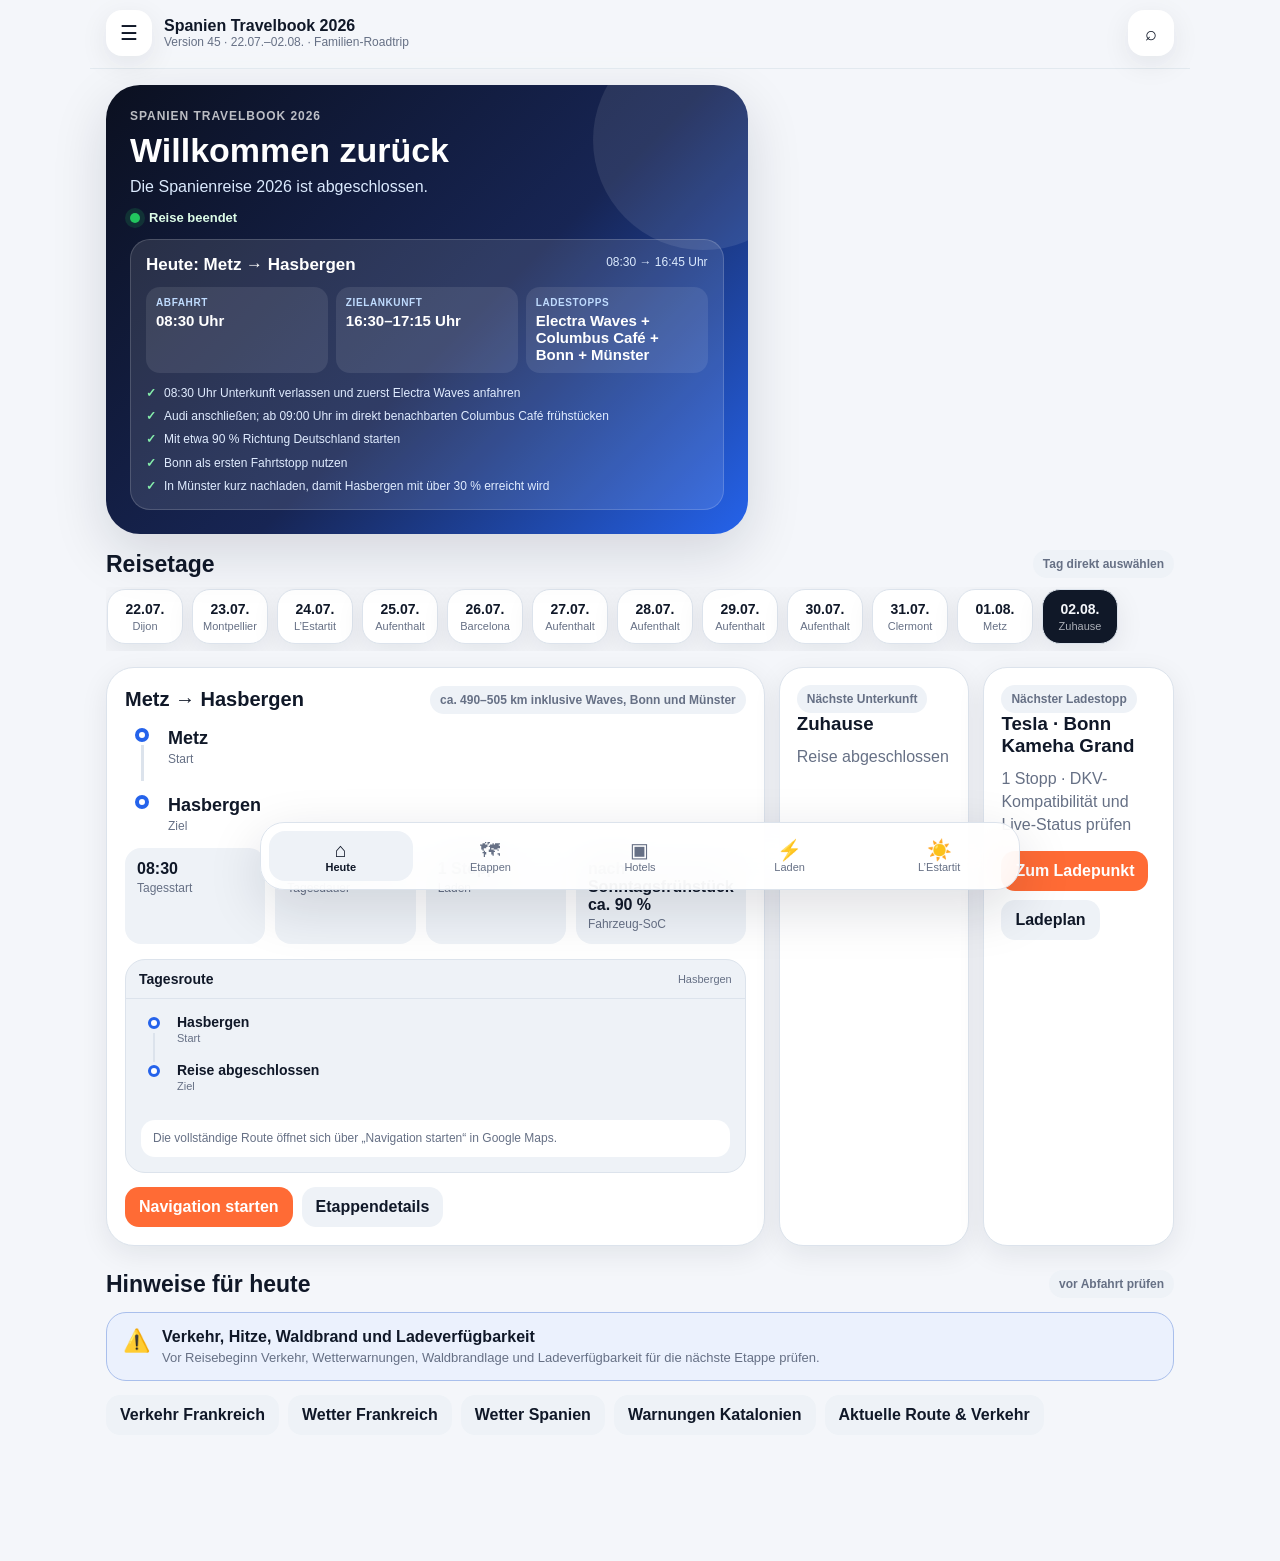
==== commit 787fabfb: "Add files via upload" ====
--- a/index.html
+++ b/index.html
@@ -5,7 +5,7 @@
 <meta charset="utf-8"/>
 <meta content="width=device-width,initial-scale=1,viewport-fit=cover" name="viewport"/>
 <meta content="#0b1020" name="theme-color"/>
-<title>Spanien Travelbook 2026 · Version 42</title>
+<title>Spanien Travelbook 2026 · Version 45</title>
 <style>
 :root{
   --bg:#f4f6fa;--panel:#ffffff;--panel2:#eef2f7;--text:#101828;--muted:#667085;
@@ -647,13 +647,16 @@
 /* V40: Samstagmorgen Clermont/Lempdes · Atlante 10 Rue du Pontel + Marie Blachère 3 Rue du Pontel */
 /* V41: Verbrauch 23 kWh/100 km · Clermont–Metz und Metz–Hasbergen neu gerechnet · Sonntagmorgen Metz zuerst laden, dann Frühstück im Waves */
 /* V42: robuste Tagesansicht und statische Unterkunfts-Fallbacks bei blockierter JavaScript-Initialisierung */
+/* V43: dynamische Etappenseite bindet alle Aktionsbuttons nach jedem Rendern neu */
+/* V44: Vollprüfung · robuste Fallback-Aktionen · Zeit- und SoC-Konsistenz der Rückreise */
+/* V45: Clermont–Metz optimiert über A71 · A79/RCEA · A6 · A31; Maut-/Zeit-Kompromiss und Ladeplan synchronisiert */
 </style>
 </head>
 <body>
 <div class="app">
 <header class="topbar">
 <button aria-label="Menü öffnen" class="icon-btn" id="menuBtn">☰</button>
-<div class="brand"><strong>Spanien Travelbook 2026</strong><span>Version 42 · 22.07.–02.08. · Familien-Roadtrip</span></div>
+<div class="brand"><strong>Spanien Travelbook 2026</strong><span>Version 45 · 22.07.–02.08. · Familien-Roadtrip</span></div>
 <button aria-label="Suche öffnen" class="icon-btn" id="searchBtn">⌕</button>
 </header>
 <main>
@@ -689,7 +692,7 @@
 <div class="route-kpi"><b id="todayDeparture">08:30</b><span>Tagesstart</span></div>
 <div class="route-kpi"><b id="todayDriveTime">ca. 7½–8 Std.</b><span>Tagesdauer</span></div>
 <div class="route-kpi"><b id="todayChargingCount">1 HPC-Stopp</b><span>Laden</span></div>
-<div class="route-kpi"><b id="todaySoc">Start 90–95 %</b><span>Fahrzeug-SoC</span></div>
+<div class="route-kpi"><b id="todaySoc">Start 90 %</b><span>Fahrzeug-SoC</span></div>
 </div>
 <div class="today-map-wrap">
 <div class="today-map-head"><b>Tagesroute</b><span id="todayMapLabel">Dijon → Montpellier</span></div>
@@ -1329,7 +1332,7 @@
 <div class="cards two">
 <article class="card">
 <h3>Abreise aus L’Estartit</h3>
-<p>Gepäck, Unterkunft und Fahrzeug am Vorabend vorbereiten. Geplanter Start am 31.07. um 08:30 Uhr mit 90–95 % SoC.</p>
+<p>Gepäck, Unterkunft und Fahrzeug am Vorabend vorbereiten. Geplanter Start am 31.07. um 08:30 Uhr mit 90 % SoC.</p>
 <div class="actions">
 <button class="btn primary" data-stage-route="s4">Tagesroute öffnen</button>
 <button class="btn secondary" data-go="trip">Etappenziel Clermont-Ferrand</button>
@@ -1757,7 +1760,7 @@
     routeWaypoints:['Brioche Dorée Odysseum, 2 Place de Lisbonne, 34000 Montpellier, Frankreich','Centre Commercial Cap Roussillon, Avenue Georges Méliès, 66600 Rivesaltes, Frankreich','Camí del Molí, s/n, 17257 Torroella de Montgrí, Spanien'],
     plan:'Um 09:45 Uhr mit fest eingeplanten 85 % am Ibis Budget starten und zuerst Brioche Dorée im Einkaufszentrum Odysseum, 2 Place de Lisbonne, anfahren. Odysseum liegt direkt an der A709, Ausfahrt 29, und bietet große reguläre Parkflächen; die ersten zwei Stunden sind kostenlos. Etwa 20–30 Minuten für Anfahrt, Parken, Einkauf und Weiterfahrt einplanen. Gegen 10:20 Uhr direkt über A709/A9 Richtung Spanien starten. Tesla Rivesaltes am Centre Commercial Cap Roussillon ist der Hauptladestopp. Bei einem erwarteten Ankunfts-SoC von ungefähr 35–45 % wird dort bis exakt 90 % geladen. Dafür realistisch etwa 35–40 Minuten inklusive Anschließen und Ladeende einplanen. Anschließend nach Torroella fahren; dort werden ungefähr 60–70 % erwartet. Am Carrefour Market Torroella mit bis zu 60 kW bis exakt 95 % laden. Dafür realistisch etwa 25–35 Minuten einplanen. Danach direkt zur Unterkunft nach L’Estartit fahren. Audi-Prognose, Tesla-App, DKV-App und Live-Status bleiben am Fahrtag verbindlich.'},
 
-    {id:'s4',originAddress:'11 Carrer Salines, 17258 L’Estartit, Spanien',destinationAddress:'13 Boulevard Trudaine, 63000 Clermont-Ferrand, Frankreich',date:'31.07.',weekday:'Fr',departureTime:'08:30',arrivalTime:'ca. 16:15',arrivalWindow:'16:00–16:45',totalDayTime:'ca. 7 Std. 30–8 Std.',todayStops:'Aire du Viaduc de Millau + ein HPC-Stopp an der Aire de l’Aveyron',todayChecks:['Mit 90–95 % starten','Audi-Prognose und Live-Status des HPC vor Abfahrt prüfen','Am Aussichtspunkt 20–30 Minuten einplanen','Nur ein planmäßiger Ladestopp'],from:'L’Estartit',to:'Clermont-Ferrand',title:'L’Estartit → Clermont-Ferrand',
+    {id:'s4',originAddress:'11 Carrer Salines, 17258 L’Estartit, Spanien',destinationAddress:'13 Boulevard Trudaine, 63000 Clermont-Ferrand, Frankreich',date:'31.07.',weekday:'Fr',departureTime:'08:30',arrivalTime:'ca. 16:15',arrivalWindow:'16:00–16:45',totalDayTime:'ca. 7 Std. 30–8 Std.',todayStops:'Aire du Viaduc de Millau + ein HPC-Stopp an der Aire de l’Aveyron',todayChecks:['Mit 90 % starten','Audi-Prognose und Live-Status des HPC vor Abfahrt prüfen','Am Aussichtspunkt etwa 30 Minuten einplanen','Nur ein planmäßiger Ladestopp'],from:'L’Estartit',to:'Clermont-Ferrand',title:'L’Estartit → Clermont-Ferrand',
 summary:'Variante A ohne den Umweg zum Dorf: Start um 08:30 Uhr mit 90–95 %. Fahrt direkt über die A75 zum Millau-Viadukt und kurzer Halt an der Aire du Viaduc de Millau. Anschließend ein einziger HPC-Ladestopp an der Aire de l’Aveyron und direkte Weiterfahrt nach Clermont-Ferrand.',
 tags:['Etappe','Millau','Variante A','ein Ladestopp'],distance:'ca. 530 km Straßenstrecke über A75 und Millau',driveTime:'ca. 7,5–8 Std. inklusive Aussichtspunkt und einer Ladepause',
 toll:'A75 größtenteils mautfrei; Maut für das Millau-Viadukt am Fahrtag prüfen',
@@ -1768,16 +1771,16 @@
 routeWaypoints:['Viaduc de Millau A75','Aire du Viaduc de Millau Brocuéjouls 12100 Millau Frankreich','Aire de l’Aveyron A75 12150 Sévérac-d’Aveyron Frankreich'],
 plan:'08:30 Uhr Abfahrt in L’Estartit mit 90–95 % SoC. Direkte Fahrt über die A75 Richtung Millau. Gegen 12:30 Uhr Ankunft an der Aire du Viaduc de Millau. Für Toiletten, Fotos und den kurzen Weg zum Aussichtspunkt 20–30 Minuten einplanen. Anschließend weiter zur Aire de l’Aveyron und dort als einzigem planmäßigen Ladestopp von voraussichtlich etwa 10–15 % auf 80–85 % laden; Ladezeit ungefähr 30–35 Minuten. Danach direkte Weiterfahrt nach Clermont-Ferrand. Geplante Ankunft etwa 16:00–16:45 Uhr, Zielwert ca. 16:15 Uhr. Audi-Navigation, DKV-App, Verkehr und Ladeverfügbarkeit bleiben am Fahrtag verbindlich.'},
 
-{id:'s5',originAddress:'13 Boulevard Trudaine, 63000 Clermont-Ferrand, Frankreich',destinationAddress:'56 Rue Haute Seille, 57000 Metz, Frankreich',date:'01.08.',weekday:'Sa',departureTime:'08:00',arrivalTime:'17:15',arrivalWindow:'17:00–17:45',totalDayTime:'ca. 9 Std.–9 Std. 45 Min.',todayStops:'Atlante Lempdes + Frühstück Marie Blachère + Mâcon Saint-Albain + Laxou',todayChecks:['Mit dem tatsächlichen Rest-SoC des Vorabends starten – voraussichtlich etwa 30–40 %','Zuerst Atlante Lempdes anschließen und währenddessen bei Marie Blachère frühstücken','Mit 85 % Richtung Metz starten','Mâcon Saint-Albain als ersten Fahrtstopp nutzen','In Laxou nur bis etwa 50–55 % nachladen, damit Metz mit über 30 % erreicht wird'],from:'Clermont-Ferrand',to:'Metz',title:'Clermont-Ferrand → Metz',
-    summary:'Die Etappe ist auf 23 kWh/100 km neu gerechnet. Nach dem morgendlichen Laden und Frühstück in Lempdes startet ihr mit etwa 85 %. Beaune-Tailly ist als erster Stopp zu weit und wurde ersetzt. Erster Fahrtstopp ist Mâcon Saint-Albain; danach folgt eine kurze, bedarfsgerechte Nachladung in Laxou. Metz wird mit etwa 30–35 % erreicht.',
-    tags:['Etappe','Metz','Rückfahrt','23 kWh/100 km'],distance:'ca. 600–615 km inklusive Lempdes, Mâcon Saint-Albain und Laxou',driveTime:'ca. 9–9,75 Std. inklusive Frühstück und zwei Fahrt-Ladestopps',
-    toll:'Richtwert ca. 35–50 € je nach Route über A89/A6/A31',
+{id:'s5',originAddress:'13 Boulevard Trudaine, 63000 Clermont-Ferrand, Frankreich',destinationAddress:'56 Rue Haute Seille, 57000 Metz, Frankreich',date:'01.08.',weekday:'Sa',departureTime:'08:30',arrivalTime:'16:15',arrivalWindow:'16:00–16:45',totalDayTime:'ca. 7 Std. 30 Min.–8 Std. 15 Min.',todayStops:'Atlante Lempdes + Frühstück Marie Blachère + Mâcon Saint-Albain + kurzer Stopp Laxou',todayChecks:['Mit dem tatsächlichen Rest-SoC des Vorabends starten – voraussichtlich etwa 30–40 %','08:30 Uhr Unterkunft verlassen, zuerst Atlante Lempdes anschließen und währenddessen bei Marie Blachère frühstücken','Mit etwa 85 % über A71, A79/RCEA, A6 und A31 Richtung Metz starten','Mâcon Saint-Albain als Hauptladestopp nutzen','In Laxou nur kurz bis etwa 50–55 % nachladen, damit Metz mit über 30 % erreicht wird'],from:'Clermont-Ferrand',to:'Metz',title:'Clermont-Ferrand → Metz',
+    summary:'Beste Kombination aus Zeit, Maut und Fahrkomfort: nach dem morgendlichen Laden und Frühstück in Lempdes über A71, A79/RCEA, A6 und A31 nach Metz. Bei 23 kWh/100 km ist Mâcon Saint-Albain der Hauptladestopp; in Laxou folgt nur eine kurze Zielreserve-Nachladung. Die rund 500 km lange Route spart gegenüber der weitgehend mautfreien Alternative etwa 1½ bis 2 Stunden und erreicht Metz mit ungefähr 30–35 %.',
+    tags:['Etappe','Metz','Rückfahrt','23 kWh/100 km','A71/A79/A6/A31'],distance:'ca. 500–515 km inklusive Lempdes, Mâcon Saint-Albain und Laxou',driveTime:'ca. 7,5–8,25 Std. inklusive Frühstück und zwei Ladepausen',
+    toll:'Richtwert ca. 25–27 € über A71, A79/RCEA, A6 und A31; Betrag am Fahrtag in der Navigation prüfen',
     chargingPlan:'Lempdes ca. 30–40 % → 85 % · Mâcon Saint-Albain ca. 15–20 % → 85 % · Laxou ca. 5–12 % → etwa 50–55 %',
     evening:'Nach Ankunft Check-in, kompakte Altstadtrunde und Abendessen; kein Laden am Abend bei mindestens 30 %',
     startSoc:'ca. 30–40 % an der Unterkunft · nach Frühstück/HPC 85 %',maxMotorwaySpeed:'130 km/h',expectedAverageSpeed:'90–100 km/h',overnight:'Appartement Rue Haute Seille',
     destinationCharging:'Geplante Ankunft in Metz mit etwa 30–35 %. Laden auf Sonntagmorgen verlegen.',
     routeWaypoints:['Atlante 10 Rue du Pontel 63370 Lempdes','Marie Blachère 3 Rue du Pontel 63370 Lempdes','Aire de Mâcon Saint-Albain A6 71260 La Salle Frankreich','Rue de la Sapinière 54520 Laxou Frankreich'],
-    plan:'Gegen 08:00 Uhr zur Atlante-Station in Lempdes fahren, Audi anschließen und während des Ladens bei Marie Blachère frühstücken. Gegen 08:40–08:50 Uhr mit etwa 85 % starten. Bei 23 kWh/100 km ist Beaune-Tailly als erster Stopp nicht sicher erreichbar; deshalb Fahrt bis Mâcon Saint-Albain, Ankunft voraussichtlich etwa 15–20 %, dort auf etwa 85 % laden. Danach bis Tesla Laxou fahren, Ankunft voraussichtlich etwa 5–12 %, und nur bis ungefähr 50–55 % nachladen. Die verbleibenden rund 58 km nach Metz benötigen etwa 17–19 Prozentpunkte; damit wird die Unterkunft mit etwa 30–35 % erreicht. Audi-Prognose und Live-Status bleiben verbindlich.'},
+    plan:'08:30 Uhr Abfahrt von der Unterkunft und kurze Fahrt zur Atlante-Station in Lempdes. Audi sofort anschließen und während des Ladens bei Marie Blachère frühstücken. Gegen 09:10–09:20 Uhr mit etwa 85 % über A71 und A79/RCEA Richtung Mâcon starten; anschließend über A6 und A31 weiter nach Metz. Mâcon Saint-Albain ist der Hauptladestopp: erwartete Ankunft etwa 20–25 %, Laden auf ungefähr 85 %. Danach bis Laxou fahren, dort voraussichtlich mit etwa 8–15 % eintreffen und nur kurz auf ungefähr 50–55 % nachladen. Die letzten rund 58 km nach Metz benötigen etwa 17–19 Prozentpunkte; Ankunft daher mit ungefähr 30–35 %. Realistisches Ankunftsfenster 16:00–16:45 Uhr. Die weitgehend mautfreie Alternative spart etwa 20–25 €, verlängert die Fahrt jedoch um ungefähr 1½ bis 2 Stunden und führt über mehr Landstraßen. Audi-Prognose, Verkehr, DKV-Akzeptanz und Live-Status bleiben verbindlich.'},
 
     {id:'s6',originAddress:'56 Rue Haute Seille, 57000 Metz, Frankreich',destinationAddress:'Hasbergen, Deutschland',date:'02.08.',weekday:'So',departureTime:'08:30',arrivalTime:'16:45',arrivalWindow:'16:30–17:15',totalDayTime:'ca. 8–8,75 Std.',todayStops:'Electra Waves + Columbus Café + Bonn + Münster',todayChecks:['08:30 Uhr Unterkunft verlassen und zuerst Electra Waves anfahren','Audi anschließen; ab 09:00 Uhr im direkt benachbarten Columbus Café frühstücken','Mit etwa 90 % Richtung Deutschland starten','Bonn als ersten Fahrtstopp nutzen','In Münster kurz nachladen, damit Hasbergen mit über 30 % erreicht wird'],from:'Metz',to:'Hasbergen',title:'Metz → Hasbergen',
     summary:'Sonntagmorgen wird zuerst am Electra-HPC im Waves Actisud angeschlossen. Das Columbus Café im selben Einkaufszentrum öffnet sonntags um 09:00 Uhr; der Fußweg beträgt nur wenige Minuten. Danach startet ihr mit etwa 90 %. Bei 23 kWh/100 km sind zwei Fahrtstopps nötig, wenn Hasbergen mit über 30 % erreicht werden soll: Bonn und eine kurze Nachladung in Münster.',
@@ -1986,7 +1989,7 @@
   {
 stageId:'s4',date:'31.07.',route:'L’Estartit → Clermont-Ferrand',distance:'ca. 530 km über Millau',
 maxDetourKm:2,minimumStalls:6,dkvRequired:true,maxMotorwaySpeed:'130 km/h',expectedAverageSpeed:'90–100 km/h',
-calibration:'Planungsmodell',reference:'23 kWh/100 km · Start 90–95 % um 08:30 Uhr',modelRate:'Variante A mit kurzem Aussichtsstopp',
+calibration:'Planungsmodell',reference:'23 kWh/100 km · Start 90 % um 08:30 Uhr',modelRate:'Variante A mit kurzem Aussichtsstopp',
 note:'Nur ein planmäßiger HPC-Stopp nach dem Aussichtspunkt an der Aire de l’Aveyron.',
 primary:{name:'Einziger Ladestopp · Aire de l’Aveyron',legFrom:'Aire du Viaduc de Millau',legTo:'Aire de l’Aveyron',location:'A75, 12150 Sévérac-d’Aveyron',
 provider:'HPC · DKV-Akzeptanz und Live-Status unmittelbar vor Anfahrt prüfen',power:'HPC ≥150 kW bevorzugt',stops:'8 Ladepunkte',routeOffsetKm:0,legDistanceKm:350,
@@ -2000,27 +2003,27 @@
 map:'Tesla Supercharger Aire de la Garde France'}]},reserve:null,secondaryLabel:'Reserve'
 },
 {
-    stageId:'s5',date:'01.08.',route:'Clermont-Ferrand → Metz',distance:'ca. 610 km',
+    stageId:'s5',date:'01.08.',route:'Clermont-Ferrand → Metz',distance:'ca. 500–515 km',
     maxDetourKm:2,minimumStalls:6,dkvRequired:true,maxMotorwaySpeed:'130 km/h',expectedAverageSpeed:'90–100 km/h',
     calibration:'Planungsmodell',reference:'23 kWh/100 km · Start nach Lempdes 85 %',modelRate:'zwei Fahrt-Ladestopps',
-    note:'Beaune-Tailly ist bei 23 kWh/100 km als erster Stopp zu weit. Neuer erster Stopp: Mâcon Saint-Albain. In Laxou nur bis 50–55 % nachladen; Ziel Metz über 30 %.',
+    note:'Standardroute über A71, A79/RCEA, A6 und A31. Mâcon Saint-Albain ist der Hauptladestopp; in Laxou nur kurz bis 50–55 % nachladen. Diese Route ist rund 1½ bis 2 Stunden schneller als die weitgehend mautfreie Alternative und erreicht Metz mit über 30 %.',
     primary:{
       name:'1. Fahrt-Ladestopp · Mâcon Saint-Albain',legFrom:'Atlante Lempdes',legTo:'Mâcon Saint-Albain',location:'A6, Aire de Mâcon Saint-Albain, 71260 La Salle',
-      provider:'IONITY oder TotalEnergies · DKV-Akzeptanz live prüfen',power:'175–350 kW',stops:'mindestens 14–15 HPC',routeOffsetKm:0,legDistanceKm:225,
-      arrivalSoc:'voraussichtlich ca. 15–20 %',departureSoc:'ca. 85 %',
+      provider:'IONITY oder TotalEnergies · DKV-Akzeptanz live prüfen',power:'175–350 kW',stops:'mindestens 14–15 HPC',routeOffsetKm:0,legDistanceKm:205,
+      arrivalSoc:'voraussichtlich ca. 20–25 %',departureSoc:'ca. 85 %',
       toilet:'rund um die Uhr',toiletName:'Raststättentoilette',toiletConfirmed:true,
       food:'Restaurant, Café und Shop',
       map:'Aire de Mâcon Saint-Albain A6 71260 La Salle France',
-      routeRole:'erster Fahrtstopp',nextLeg:'Mâcon Saint-Albain → Laxou',targetSoc:'15–20 % → 85 %',alternatives:[]
+      routeRole:'Hauptladestopp',nextLeg:'Mâcon Saint-Albain → Laxou',targetSoc:'20–25 % → 85 %',alternatives:[]
     },
     reserve:{
       name:'2. Ladestopp · Tesla Laxou',legFrom:'Mâcon Saint-Albain',legTo:'Laxou',location:'Rue de la Sapinière, 54520 Laxou',
-      provider:'Tesla · DKV Card +Charge in Tesla-App',power:'bis 250 kW',stops:'28 HPC',routeOffsetKm:1.5,legDistanceKm:270,
-      arrivalSoc:'voraussichtlich ca. 5–12 %',departureSoc:'nur etwa 50–55 %',
+      provider:'Tesla · DKV Card +Charge in Tesla-App',power:'bis 250 kW',stops:'28 HPC',routeOffsetKm:1.5,legDistanceKm:250,
+      arrivalSoc:'voraussichtlich ca. 8–15 %',departureSoc:'nur etwa 50–55 %',
       toilet:'im Auchan während der Öffnungszeiten',toiletName:'Auchan-Kundentoilette',toiletConfirmed:true,
       food:'Auchan, Flunch, McDonald’s und Bäckerei',
       map:'Tesla Supercharger Rue de la Sapinière 54520 Laxou France',
-      routeRole:'kurze Zielreserve-Nachladung',nextLeg:'Laxou → Metz · ca. 58 km',targetSoc:'5–12 % → 50–55 %',alternatives:[]
+      routeRole:'kurze Zielreserve-Nachladung',nextLeg:'Laxou → Metz · ca. 58 km',targetSoc:'8–15 % → 50–55 %',alternatives:[]
     },secondaryLabel:'2. Ladestopp'
   },
   {
@@ -2104,7 +2107,7 @@
     stationMaps:'https://www.google.com/maps/search/?api=1&query=Atlante+10+Rue+du+Pontel+63370+Lempdes',
     bakeryMaps:'https://www.google.com/maps/search/?api=1&query=Marie+Blachere+3+Rue+du+Pontel+63370+Lempdes',
     walkMaps:'https://www.google.com/maps/dir/?api=1&origin=Atlante+10+Rue+du+Pontel+63370+Lempdes&destination=Marie+Blachere+3+Rue+du+Pontel+63370+Lempdes&travelmode=walking',
-    note:'Ablauf am Samstag, 01.08.: etwa 08:00 Uhr von der Unterkunft losfahren, zuerst an der Atlante-Station am TEDi, 10 Rue du Pontel in Lempdes, parken und den Audi anschließen. Danach etwa 100–200 m beziehungsweise 2–3 Minuten zu Fuß zu Marie Blachère, 3 Rue du Pontel, gehen und während des Ladevorgangs frühstücken. Gegen 08:40–08:50 Uhr zum Fahrzeug zurückkehren und mit 80–85 % Richtung Metz starten. Croissants, Pain au Chocolat, Kaffee und belegte Baguettes eignen sich auch als Reiseproviant. Atlante nennt DKV Mobility in Frankreich als Roamingpartner; Akzeptanz, Preis, Live-Belegung und Fußweg unmittelbar vor Nutzung in der DKV-App beziehungsweise Google Maps kontrollieren. Reserve: Tesla Supercharger am Novotel, 32–34 Rue Georges Besse.'
+    note:'Ablauf am Samstag, 01.08.: etwa 08:30 Uhr von der Unterkunft losfahren, zuerst an der Atlante-Station am TEDi, 10 Rue du Pontel in Lempdes, parken und den Audi anschließen. Danach etwa 100–200 m beziehungsweise 2–3 Minuten zu Fuß zu Marie Blachère, 3 Rue du Pontel, gehen und während des Ladevorgangs frühstücken. Gegen 09:10–09:20 Uhr zum Fahrzeug zurückkehren und mit 80–85 % Richtung Metz starten. Croissants, Pain au Chocolat, Kaffee und belegte Baguettes eignen sich auch als Reiseproviant. Atlante nennt DKV Mobility in Frankreich als Roamingpartner; Akzeptanz, Preis, Live-Belegung und Fußweg unmittelbar vor Nutzung in der DKV-App beziehungsweise Google Maps kontrollieren. Reserve: Tesla Supercharger am Novotel, 32–34 Rue Georges Besse.'
   },
   s5:{
     title:'Sonntagmorgen Metz · zuerst laden, währenddessen frühstücken',
@@ -2157,7 +2160,7 @@
   s5:[
     {name:'Atlante Lempdes TEDi',query:'Atlante 10 Rue du Pontel 63370 Lempdes France'},
     {name:'Marie Blachère Lempdes Pontel',query:'Marie Blachère 3 Rue du Pontel 63370 Lempdes France'},
-    {name:'Beaune-Tailly',query:'Aire de Beaune-Tailly A6 21190 Merceuil France'},
+    {name:'Mâcon Saint-Albain',query:'Aire de Mâcon Saint-Albain A6 71260 La Salle France'},
     {name:'Tesla Laxou',query:'Rue de la Sapinière 54520 Laxou France'},
     {name:'Metz',query:'56 Rue Haute Seille 57000 Metz France'}
   ],
@@ -2771,7 +2774,7 @@
     s2:['Tesla · Salaise-sur-Sanne','Tesla Supercharger Green 7 N7 38150 Salaise-sur-Sanne France','1 Stopp'],
     s3:['Carrefour Torroella · 150 kW','Camí del Molí s/n 17257 Torroella de Montgrí Spanien','1 Zielstopp + Reserve'],
     s4:['HPC · Aire de l’Aveyron','Aire de l’Aveyron A75 12150 Sévérac-d’Aveyron France','1 HPC-Stopp + Millau'],
-    s5:['TotalEnergies · Beaune-Tailly','Aire de Beaune-Tailly A6 21190 Merceuil France','2 Stopps'],
+    s5:['IONITY / TotalEnergies · Mâcon Saint-Albain','Aire de Mâcon Saint-Albain A6 71260 La Salle France','2 Stopps'],
     s6:['Tesla · Bonn Kameha Grand','Tesla Supercharger Am Bonner Bogen 1 53227 Bonn Deutschland','1 Stopp']
   })[id]||['Direktfahrt','IONITY Aire de Service Narbonne-Vinassan Nord A9 11110 Vinassan France','flexibel'];
 }
@@ -3589,7 +3592,7 @@
   results.push(Boolean(document.getElementById('routeAudit')) && typeof runRouteAudit==='function' && Object.keys(routeAuditPoints).length===6);
   results.push(chargingStages.every(stage=>[stage.primary,stage.reserve,stage.tertiary].filter(Boolean).every(stop=>new Set((stop.alternatives||[]).map(a=>a.name)).size===(stop.alternatives||[]).length)));
   results.push(chargingStages.find(s=>s.stageId==='s1')?.primary?.name.includes('Erftstadt') && chargingStages.find(s=>s.stageId==='s1')?.reserve?.name.includes('GLOBUS Trier') && chargingStages.find(s=>s.stageId==='s1')?.tertiary?.name.includes('Val-de-Meuse'));
-  results.push(chargingStages.find(s=>s.stageId==='s5')?.reserve?.legDistanceKm===250);
+  results.push(chargingStages.find(s=>s.stageId==='s5')?.primary?.legDistanceKm===205 && chargingStages.find(s=>s.stageId==='s5')?.reserve?.legDistanceKm===250);
   results.push(plannedLegKm('s6',1)===240);
   const todayPlan=chargingStages.find(s=>s.stageId==='s1');
   results.push(Boolean(todayPlan?.tertiary) && [todayPlan.primary,todayPlan.reserve,todayPlan.tertiary].every(stop=>(stop.alternatives||[]).filter(a=>a.deltaKm<0).length===3 && (stop.alternatives||[]).filter(a=>a.deltaKm>0).length===3));
@@ -3614,7 +3617,7 @@
   results.push(document.querySelectorAll('.dashboard .metric').length===1);
   results.push(morningChargingPlans.s2?.mode==='bakeryOnly' && Boolean(morningChargingPlans.s2?.fallbackAddress));
   results.push(travel.stages.find(s=>s.id==='s4')?.routeWaypoints?.some(x=>x.includes('Aire du Viaduc de Millau')));
-  results.push(travel.stages.find(s=>s.id==='s5')?.routeWaypoints?.[0]?.includes('Rue Louis Armstrong'));
+  results.push(travel.stages.find(s=>s.id==='s5')?.routeWaypoints?.[0]?.includes('Rue du Pontel'));
   results.push(travel.stages.find(s=>s.id==='s6')?.routeWaypoints?.[0]?.includes('Rue de Chaponost') && travel.stages.find(s=>s.id==='s6')?.routeWaypoints?.[1]?.includes('Pie Grièche'));
   results.push(document.getElementById('day2607')?.textContent.includes('10:00') && document.getElementById('day2607')?.textContent.includes('Kolumbus') && document.getElementById('day2607')?.textContent.includes('nur von außen') && document.getElementById('day2607')?.textContent.includes('Gelaaati di Marco') && document.getElementById('day2607')?.textContent.includes('La Fonda'));
   results.push(
@@ -3666,7 +3669,7 @@
   ));
   results.push(destinationChargingPlans.length===6);
   results.push(
-    chargingStages.find(x=>x.stageId==='s5')?.primary?.name.includes('Beaune-Tailly') &&
+    chargingStages.find(x=>x.stageId==='s5')?.primary?.name.includes('Mâcon Saint-Albain') &&
     chargingStages.find(x=>x.stageId==='s5')?.reserve?.name.includes('Laxou') &&
     destinationChargingPlans.find(x=>x.stageId==='s5')?.when==='am Etappenziel'
   );
@@ -3719,7 +3722,7 @@
   results.push(travel.stages.find(s=>s.id==='s2')?.routeWaypoints?.[1]?.includes('54 Rue de Longvic'));
   results.push(routeAuditPoints.s2?.[0]?.name==='Allego Chenôve');
   results.push(travel.hotelHubs.h1?.charging?.includes('Allego Hypercharger'));
-  results.push(travel.stages.find(s=>s.id==='s5')?.routeWaypoints?.[2]?.includes('Laxou'));
+  results.push(travel.stages.find(s=>s.id==='s5')?.routeWaypoints?.[2]?.includes('Mâcon Saint-Albain') && travel.stages.find(s=>s.id==='s5')?.routeWaypoints?.[3]?.includes('Laxou'));
   results.push(Array.from(document.querySelectorAll('[data-url]')).every(el=>{try{const u=new URL(el.dataset.url);return ['http:','https:'].includes(u.protocol);}catch(e){return false;}}));
   const failed=results.filter(x=>!x).length;
   const box=$('#selfTestResult');
@@ -3758,14 +3761,15 @@
   {type:'Ankunft',name:'L’Estartit',info:'Check-in ALMA BEACH, Einkauf, Strand und El Fornet.'}
  ],
  s4:[
-  {type:'Start',name:'ALMA BEACH ESTARTIT',info:'Abfahrt 08:30 Uhr mit 90–95 % SoC.'},
+  {type:'Start',name:'ALMA BEACH ESTARTIT',info:'Abfahrt 08:30 Uhr mit 90 % SoC.'},
   {type:'Erlebnis',name:'Aire du Viaduc de Millau',info:'Viadukt überqueren, Toiletten nutzen und 20–30 Minuten für Fotos und Aussicht einplanen.'},
   {type:'Ladepause',name:'Aire de l’Aveyron',info:'Einziger planmäßiger HPC-Stopp; auf etwa 80–85 % laden.'},
   {type:'Ankunft',name:'Clermont-Ferrand',info:'Ziel gegen 16:15 Uhr, danach Check-in, Altstadtrunde und Bouillon Clermont.'}
  ],
  s5:[
-  {type:'Frühstück/Laden',name:'Atlante Lempdes + Marie Blachère Pontel',info:'08:00 Uhr zuerst Atlante am TEDi, 10 Rue du Pontel, anfahren und anschließen. Etwa 100–200 m beziehungsweise 2–3 Minuten zu Fuß zu Marie Blachère, 3 Rue du Pontel; während des Ladens frühstücken. Rückkehr gegen 08:40–08:50 Uhr, Weiterfahrt mit 80–85 %. Atlante nennt DKV Mobility in Frankreich als Roamingpartner; Akzeptanz und Live-Status morgens in der DKV-App prüfen.'},
-  {type:'Ladepause',name:'Beaune-Tailly',info:'Autobahnservice mit Toiletten, Shop und Gastronomie.'},
+  {type:'Frühstück/Laden',name:'Atlante Lempdes + Marie Blachère Pontel',info:'08:30 Uhr zuerst Atlante am TEDi, 10 Rue du Pontel, anfahren und anschließen. Etwa 100–200 m beziehungsweise 2–3 Minuten zu Fuß zu Marie Blachère, 3 Rue du Pontel; während des Ladens frühstücken. Rückkehr gegen 09:10–09:20 Uhr, Weiterfahrt mit 80–85 %. Atlante nennt DKV Mobility in Frankreich als Roamingpartner; Akzeptanz und Live-Status morgens in der DKV-App prüfen.'},
+  {type:'Hauptladestopp',name:'Mâcon Saint-Albain',info:'IONITY/TotalEnergies mit Toiletten, Restaurant, Café und Shop; bei etwa 20–25 % ankommen und auf ungefähr 85 % laden.'},
+  {type:'Kurzer Ladestopp',name:'Tesla Laxou',info:'Nur bedarfsgerecht auf etwa 50–55 % nachladen, damit Metz mit ungefähr 30–35 % erreicht wird.'},
   {type:'Ankunft',name:'Metz',info:'Unterkunft, Altstadtrundgang und Abendessen zu Fuß.'}
  ],
  s6:[
@@ -4015,7 +4019,7 @@
      <div class="destination-fact"><b>Parken</b><span>Parkhaus Blaise Pascal, etwa 200 m; Ticket für Ein- und Ausfahrten aufbewahren.</span></div>
      <div class="destination-fact"><b>Self-Check-in</b><span>13 Boulevard Trudaine · grünes Tor · Innenhof · 2. Stock rechts · Schlüsselbox 8848 · Gegensprechanlage Wohnung 24.</span></div>
      <div class="destination-fact"><b>Abend</b><span>Place Delille → Kathedrale Notre-Dame-de-l’Assomption → Place de la Victoire → Bouillon Clermont.</span></div>
-     <div class="destination-fact"><b>Samstagmorgen 01.08.</b><span>Check-out-Zeit in der Airbnb-App prüfen und Schlüssel in die Box zurücklegen. Gegen 08:00 Uhr zuerst Atlante am TEDi, 10 Rue du Pontel in Lempdes, anfahren, Audi anschließen und danach etwa 100–200 m beziehungsweise 2–3 Minuten zu Marie Blachère, 3 Rue du Pontel, gehen. Während des Ladevorgangs frühstücken; gegen 08:40–08:50 Uhr mit 80–85 % Richtung Metz starten. Atlante nennt DKV Mobility in Frankreich als Roamingpartner; Akzeptanz, Preis und Live-Belegung morgens in der DKV-App prüfen.</span></div>
+     <div class="destination-fact"><b>Samstagmorgen 01.08.</b><span>Check-out-Zeit in der Airbnb-App prüfen und Schlüssel in die Box zurücklegen. Gegen 08:30 Uhr zuerst Atlante am TEDi, 10 Rue du Pontel in Lempdes, anfahren, Audi anschließen und danach etwa 100–200 m beziehungsweise 2–3 Minuten zu Marie Blachère, 3 Rue du Pontel, gehen. Während des Ladevorgangs frühstücken; gegen 09:10–09:20 Uhr mit 80–85 % über A71, A79/RCEA, A6 und A31 Richtung Metz starten. Atlante nennt DKV Mobility in Frankreich als Roamingpartner; Akzeptanz, Preis und Live-Belegung morgens in der DKV-App prüfen.</span></div>
      <div class="destination-fact"><b>DKV &amp; Ladeziel</b><span>Atlante nennt DKV Mobility in Frankreich als Roamingpartner. Vor dem Anschließen Akzeptanz und Preis in der DKV-App bestätigen. Geplantes Ladefenster: tatsächlicher Rest-SoC, voraussichtlich ca. 30–40 %, bis 80–85 %; etwa 25–35 Minuten.</span></div>
      <div class="destination-fact"><b>Frühstück während des Ladens</b><span>Marie Blachère: Croissants, Pain au Chocolat, Kaffee sowie belegte Baguettes als Proviant. Fußweg ca. 100–200 m beziehungsweise 2–3 Minuten; aktuelle Route in Google Maps prüfen.</span></div>
     </div>
@@ -4110,6 +4114,7 @@
   ${destinationHub(st,hotel)}`;
  renderStageBookSelector();
  bindStageBookLocal();
+ bindDynamic(host);
 }
 
 function bindStageBookLocal(){
@@ -4145,8 +4150,25 @@
 });
 
 
-
-
+// V44: Delegierter Fallback für Aktionsbuttons. Er greift nur, wenn ein dynamisch
+// erzeugter Button noch nicht durch bindDynamic verbunden wurde.
+document.addEventListener('click',function(event){
+  const b=event.target.closest('button');
+  if(!b || b.dataset.bound==='1' || typeof b.onclick==='function') return;
+  let handled=true;
+  if(b.dataset.map) openMap(b.dataset.map);
+  else if(b.dataset.url) openExternal(b.dataset.url);
+  else if(b.dataset.tel) window.location.href='tel:'+b.dataset.tel;
+  else if(b.dataset.go) showView(b.dataset.go);
+  else if(b.dataset.detailType) openDetail(b.dataset.detailType,b.dataset.id);
+  else if(b.dataset.stageRoute){const st=travel.stages.find(x=>x.id===b.dataset.stageRoute);if(st)openStageRoute(st);}
+  else if(b.dataset.eveningStage) openEveningForStage(b.dataset.eveningStage);
+  else if(b.dataset.eveningRoute) openEveningRoute(b.dataset.eveningRoute);
+  else if(b.dataset.tripRoute) openTripRoute(b.dataset.tripRoute);
+  else if(b.dataset.chargeForStage) openChargingForStage(b.dataset.chargeForStage);
+  else handled=false;
+  if(handled){event.preventDefault();event.stopPropagation();}
+},false);
 
 })();
 </script>
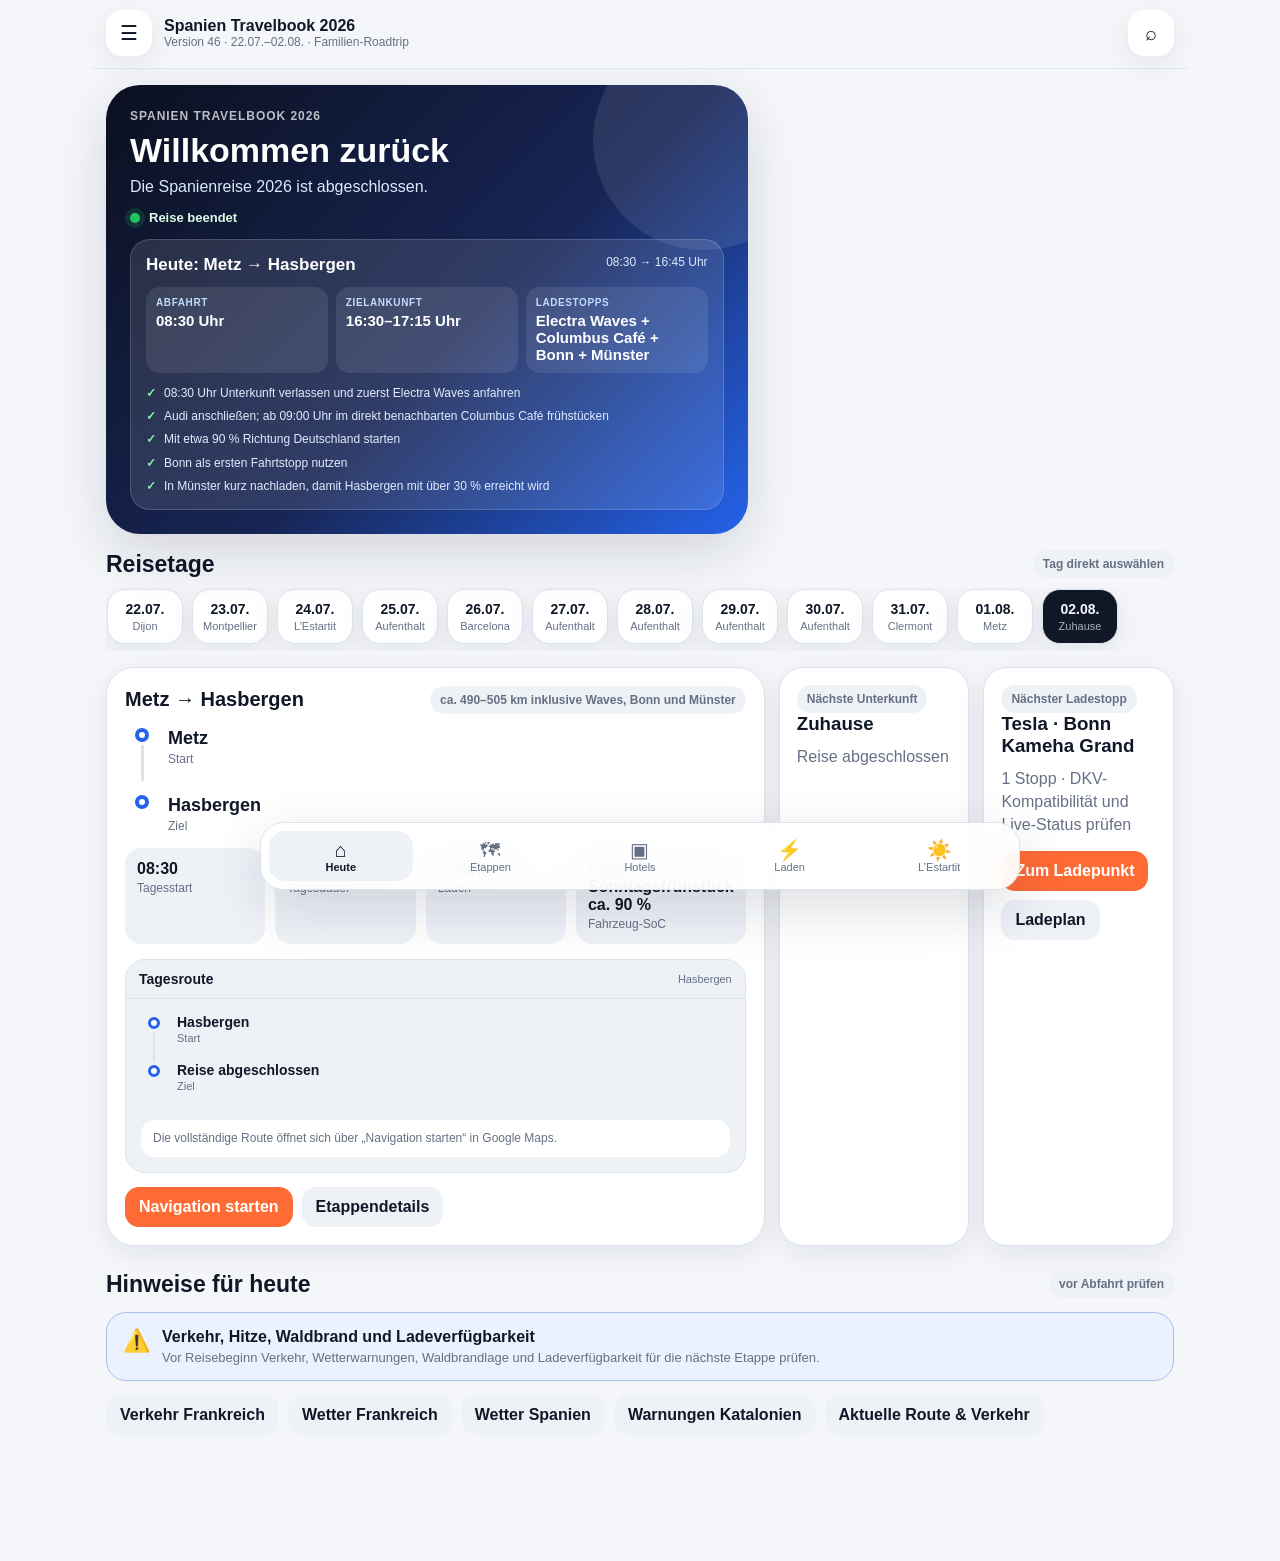
==== commit 79345759: "Add files via upload" ====
--- a/index.html
+++ b/index.html
@@ -5,7 +5,7 @@
 <meta charset="utf-8"/>
 <meta content="width=device-width,initial-scale=1,viewport-fit=cover" name="viewport"/>
 <meta content="#0b1020" name="theme-color"/>
-<title>Spanien Travelbook 2026 · Version 45</title>
+<title>Spanien Travelbook 2026 · Version 46</title>
 <style>
 :root{
   --bg:#f4f6fa;--panel:#ffffff;--panel2:#eef2f7;--text:#101828;--muted:#667085;
@@ -650,13 +650,14 @@
 /* V43: dynamische Etappenseite bindet alle Aktionsbuttons nach jedem Rendern neu */
 /* V44: Vollprüfung · robuste Fallback-Aktionen · Zeit- und SoC-Konsistenz der Rückreise */
 /* V45: Clermont–Metz optimiert über A71 · A79/RCEA · A6 · A31; Maut-/Zeit-Kompromiss und Ladeplan synchronisiert */
+/* V46: Google-Maps-Route Clermont–Metz mit Zwangspunkten Montmarault und Digoin gegen automatische A89-Umleitung */
 </style>
 </head>
 <body>
 <div class="app">
 <header class="topbar">
 <button aria-label="Menü öffnen" class="icon-btn" id="menuBtn">☰</button>
-<div class="brand"><strong>Spanien Travelbook 2026</strong><span>Version 45 · 22.07.–02.08. · Familien-Roadtrip</span></div>
+<div class="brand"><strong>Spanien Travelbook 2026</strong><span>Version 46 · 22.07.–02.08. · Familien-Roadtrip</span></div>
 <button aria-label="Suche öffnen" class="icon-btn" id="searchBtn">⌕</button>
 </header>
 <main>
@@ -1771,7 +1772,7 @@
 routeWaypoints:['Viaduc de Millau A75','Aire du Viaduc de Millau Brocuéjouls 12100 Millau Frankreich','Aire de l’Aveyron A75 12150 Sévérac-d’Aveyron Frankreich'],
 plan:'08:30 Uhr Abfahrt in L’Estartit mit 90–95 % SoC. Direkte Fahrt über die A75 Richtung Millau. Gegen 12:30 Uhr Ankunft an der Aire du Viaduc de Millau. Für Toiletten, Fotos und den kurzen Weg zum Aussichtspunkt 20–30 Minuten einplanen. Anschließend weiter zur Aire de l’Aveyron und dort als einzigem planmäßigen Ladestopp von voraussichtlich etwa 10–15 % auf 80–85 % laden; Ladezeit ungefähr 30–35 Minuten. Danach direkte Weiterfahrt nach Clermont-Ferrand. Geplante Ankunft etwa 16:00–16:45 Uhr, Zielwert ca. 16:15 Uhr. Audi-Navigation, DKV-App, Verkehr und Ladeverfügbarkeit bleiben am Fahrtag verbindlich.'},
 
-{id:'s5',originAddress:'13 Boulevard Trudaine, 63000 Clermont-Ferrand, Frankreich',destinationAddress:'56 Rue Haute Seille, 57000 Metz, Frankreich',date:'01.08.',weekday:'Sa',departureTime:'08:30',arrivalTime:'16:15',arrivalWindow:'16:00–16:45',totalDayTime:'ca. 7 Std. 30 Min.–8 Std. 15 Min.',todayStops:'Atlante Lempdes + Frühstück Marie Blachère + Mâcon Saint-Albain + kurzer Stopp Laxou',todayChecks:['Mit dem tatsächlichen Rest-SoC des Vorabends starten – voraussichtlich etwa 30–40 %','08:30 Uhr Unterkunft verlassen, zuerst Atlante Lempdes anschließen und währenddessen bei Marie Blachère frühstücken','Mit etwa 85 % über A71, A79/RCEA, A6 und A31 Richtung Metz starten','Mâcon Saint-Albain als Hauptladestopp nutzen','In Laxou nur kurz bis etwa 50–55 % nachladen, damit Metz mit über 30 % erreicht wird'],from:'Clermont-Ferrand',to:'Metz',title:'Clermont-Ferrand → Metz',
+{id:'s5',originAddress:'13 Boulevard Trudaine, 63000 Clermont-Ferrand, Frankreich',destinationAddress:'56 Rue Haute Seille, 57000 Metz, Frankreich',date:'01.08.',weekday:'Sa',departureTime:'08:30',arrivalTime:'16:15',arrivalWindow:'16:00–16:45',totalDayTime:'ca. 7 Std. 30 Min.–8 Std. 15 Min.',todayStops:'Atlante Lempdes + Frühstück Marie Blachère + Route via Montmarault/Digoin + Mâcon Saint-Albain + kurzer Stopp Laxou',todayChecks:['Mit dem tatsächlichen Rest-SoC des Vorabends starten – voraussichtlich etwa 30–40 %','08:30 Uhr Unterkunft verlassen, zuerst Atlante Lempdes anschließen und währenddessen bei Marie Blachère frühstücken','Mit etwa 85 % über A71, A79/RCEA, A6 und A31 Richtung Metz starten','Mâcon Saint-Albain als Hauptladestopp nutzen','In Laxou nur kurz bis etwa 50–55 % nachladen, damit Metz mit über 30 % erreicht wird'],from:'Clermont-Ferrand',to:'Metz',title:'Clermont-Ferrand → Metz',
     summary:'Beste Kombination aus Zeit, Maut und Fahrkomfort: nach dem morgendlichen Laden und Frühstück in Lempdes über A71, A79/RCEA, A6 und A31 nach Metz. Bei 23 kWh/100 km ist Mâcon Saint-Albain der Hauptladestopp; in Laxou folgt nur eine kurze Zielreserve-Nachladung. Die rund 500 km lange Route spart gegenüber der weitgehend mautfreien Alternative etwa 1½ bis 2 Stunden und erreicht Metz mit ungefähr 30–35 %.',
     tags:['Etappe','Metz','Rückfahrt','23 kWh/100 km','A71/A79/A6/A31'],distance:'ca. 500–515 km inklusive Lempdes, Mâcon Saint-Albain und Laxou',driveTime:'ca. 7,5–8,25 Std. inklusive Frühstück und zwei Ladepausen',
     toll:'Richtwert ca. 25–27 € über A71, A79/RCEA, A6 und A31; Betrag am Fahrtag in der Navigation prüfen',
@@ -1779,8 +1780,8 @@
     evening:'Nach Ankunft Check-in, kompakte Altstadtrunde und Abendessen; kein Laden am Abend bei mindestens 30 %',
     startSoc:'ca. 30–40 % an der Unterkunft · nach Frühstück/HPC 85 %',maxMotorwaySpeed:'130 km/h',expectedAverageSpeed:'90–100 km/h',overnight:'Appartement Rue Haute Seille',
     destinationCharging:'Geplante Ankunft in Metz mit etwa 30–35 %. Laden auf Sonntagmorgen verlegen.',
-    routeWaypoints:['Atlante 10 Rue du Pontel 63370 Lempdes','Marie Blachère 3 Rue du Pontel 63370 Lempdes','Aire de Mâcon Saint-Albain A6 71260 La Salle Frankreich','Rue de la Sapinière 54520 Laxou Frankreich'],
-    plan:'08:30 Uhr Abfahrt von der Unterkunft und kurze Fahrt zur Atlante-Station in Lempdes. Audi sofort anschließen und während des Ladens bei Marie Blachère frühstücken. Gegen 09:10–09:20 Uhr mit etwa 85 % über A71 und A79/RCEA Richtung Mâcon starten; anschließend über A6 und A31 weiter nach Metz. Mâcon Saint-Albain ist der Hauptladestopp: erwartete Ankunft etwa 20–25 %, Laden auf ungefähr 85 %. Danach bis Laxou fahren, dort voraussichtlich mit etwa 8–15 % eintreffen und nur kurz auf ungefähr 50–55 % nachladen. Die letzten rund 58 km nach Metz benötigen etwa 17–19 Prozentpunkte; Ankunft daher mit ungefähr 30–35 %. Realistisches Ankunftsfenster 16:00–16:45 Uhr. Die weitgehend mautfreie Alternative spart etwa 20–25 €, verlängert die Fahrt jedoch um ungefähr 1½ bis 2 Stunden und führt über mehr Landstraßen. Audi-Prognose, Verkehr, DKV-Akzeptanz und Live-Status bleiben verbindlich.'},
+    routeWaypoints:['Atlante 10 Rue du Pontel 63370 Lempdes','Échangeur A71 A79 03390 Montmarault Frankreich','N79 71160 Digoin Frankreich','Aire de Mâcon Saint-Albain A6 71260 La Salle Frankreich','Rue de la Sapinière 54520 Laxou Frankreich'],
+    plan:'08:30 Uhr Abfahrt von der Unterkunft und kurze Fahrt zur Atlante-Station in Lempdes. Audi sofort anschließen und während des Ladens bei Marie Blachère frühstücken. Gegen 09:10–09:20 Uhr mit etwa 85 % starten. Die Google-Maps-Route wird über die technischen Zwangspunkte Montmarault und Digoin geführt, damit sie tatsächlich A71 und A79/N79 nutzt und nicht automatisch auf die A89 über Lyon ausweicht. Anschließend über A6 und A31 weiter nach Metz. Mâcon Saint-Albain ist der Hauptladestopp: erwartete Ankunft etwa 20–25 %, Laden auf ungefähr 85 %. Danach bis Laxou fahren, dort voraussichtlich mit etwa 8–15 % eintreffen und nur kurz auf ungefähr 50–55 % nachladen. Die letzten rund 58 km nach Metz benötigen etwa 17–19 Prozentpunkte; Ankunft daher mit ungefähr 30–35 %. Realistisches Ankunftsfenster 16:00–16:45 Uhr. Die weitgehend mautfreie Alternative spart etwa 20–25 €, verlängert die Fahrt jedoch um ungefähr 1½ bis 2 Stunden und führt über mehr Landstraßen. Audi-Prognose, Verkehr, DKV-Akzeptanz und Live-Status bleiben verbindlich.'},
 
     {id:'s6',originAddress:'56 Rue Haute Seille, 57000 Metz, Frankreich',destinationAddress:'Hasbergen, Deutschland',date:'02.08.',weekday:'So',departureTime:'08:30',arrivalTime:'16:45',arrivalWindow:'16:30–17:15',totalDayTime:'ca. 8–8,75 Std.',todayStops:'Electra Waves + Columbus Café + Bonn + Münster',todayChecks:['08:30 Uhr Unterkunft verlassen und zuerst Electra Waves anfahren','Audi anschließen; ab 09:00 Uhr im direkt benachbarten Columbus Café frühstücken','Mit etwa 90 % Richtung Deutschland starten','Bonn als ersten Fahrtstopp nutzen','In Münster kurz nachladen, damit Hasbergen mit über 30 % erreicht wird'],from:'Metz',to:'Hasbergen',title:'Metz → Hasbergen',
     summary:'Sonntagmorgen wird zuerst am Electra-HPC im Waves Actisud angeschlossen. Das Columbus Café im selben Einkaufszentrum öffnet sonntags um 09:00 Uhr; der Fußweg beträgt nur wenige Minuten. Danach startet ihr mit etwa 90 %. Bei 23 kWh/100 km sind zwei Fahrtstopps nötig, wenn Hasbergen mit über 30 % erreicht werden soll: Bonn und eine kurze Nachladung in Münster.',
@@ -3722,7 +3723,7 @@
   results.push(travel.stages.find(s=>s.id==='s2')?.routeWaypoints?.[1]?.includes('54 Rue de Longvic'));
   results.push(routeAuditPoints.s2?.[0]?.name==='Allego Chenôve');
   results.push(travel.hotelHubs.h1?.charging?.includes('Allego Hypercharger'));
-  results.push(travel.stages.find(s=>s.id==='s5')?.routeWaypoints?.[2]?.includes('Mâcon Saint-Albain') && travel.stages.find(s=>s.id==='s5')?.routeWaypoints?.[3]?.includes('Laxou'));
+  results.push(travel.stages.find(s=>s.id==='s5')?.routeWaypoints?.[1]?.includes('Montmarault') && travel.stages.find(s=>s.id==='s5')?.routeWaypoints?.[2]?.includes('Digoin') && travel.stages.find(s=>s.id==='s5')?.routeWaypoints?.[3]?.includes('Mâcon Saint-Albain') && travel.stages.find(s=>s.id==='s5')?.routeWaypoints?.[4]?.includes('Laxou'));
   results.push(Array.from(document.querySelectorAll('[data-url]')).every(el=>{try{const u=new URL(el.dataset.url);return ['http:','https:'].includes(u.protocol);}catch(e){return false;}}));
   const failed=results.filter(x=>!x).length;
   const box=$('#selfTestResult');
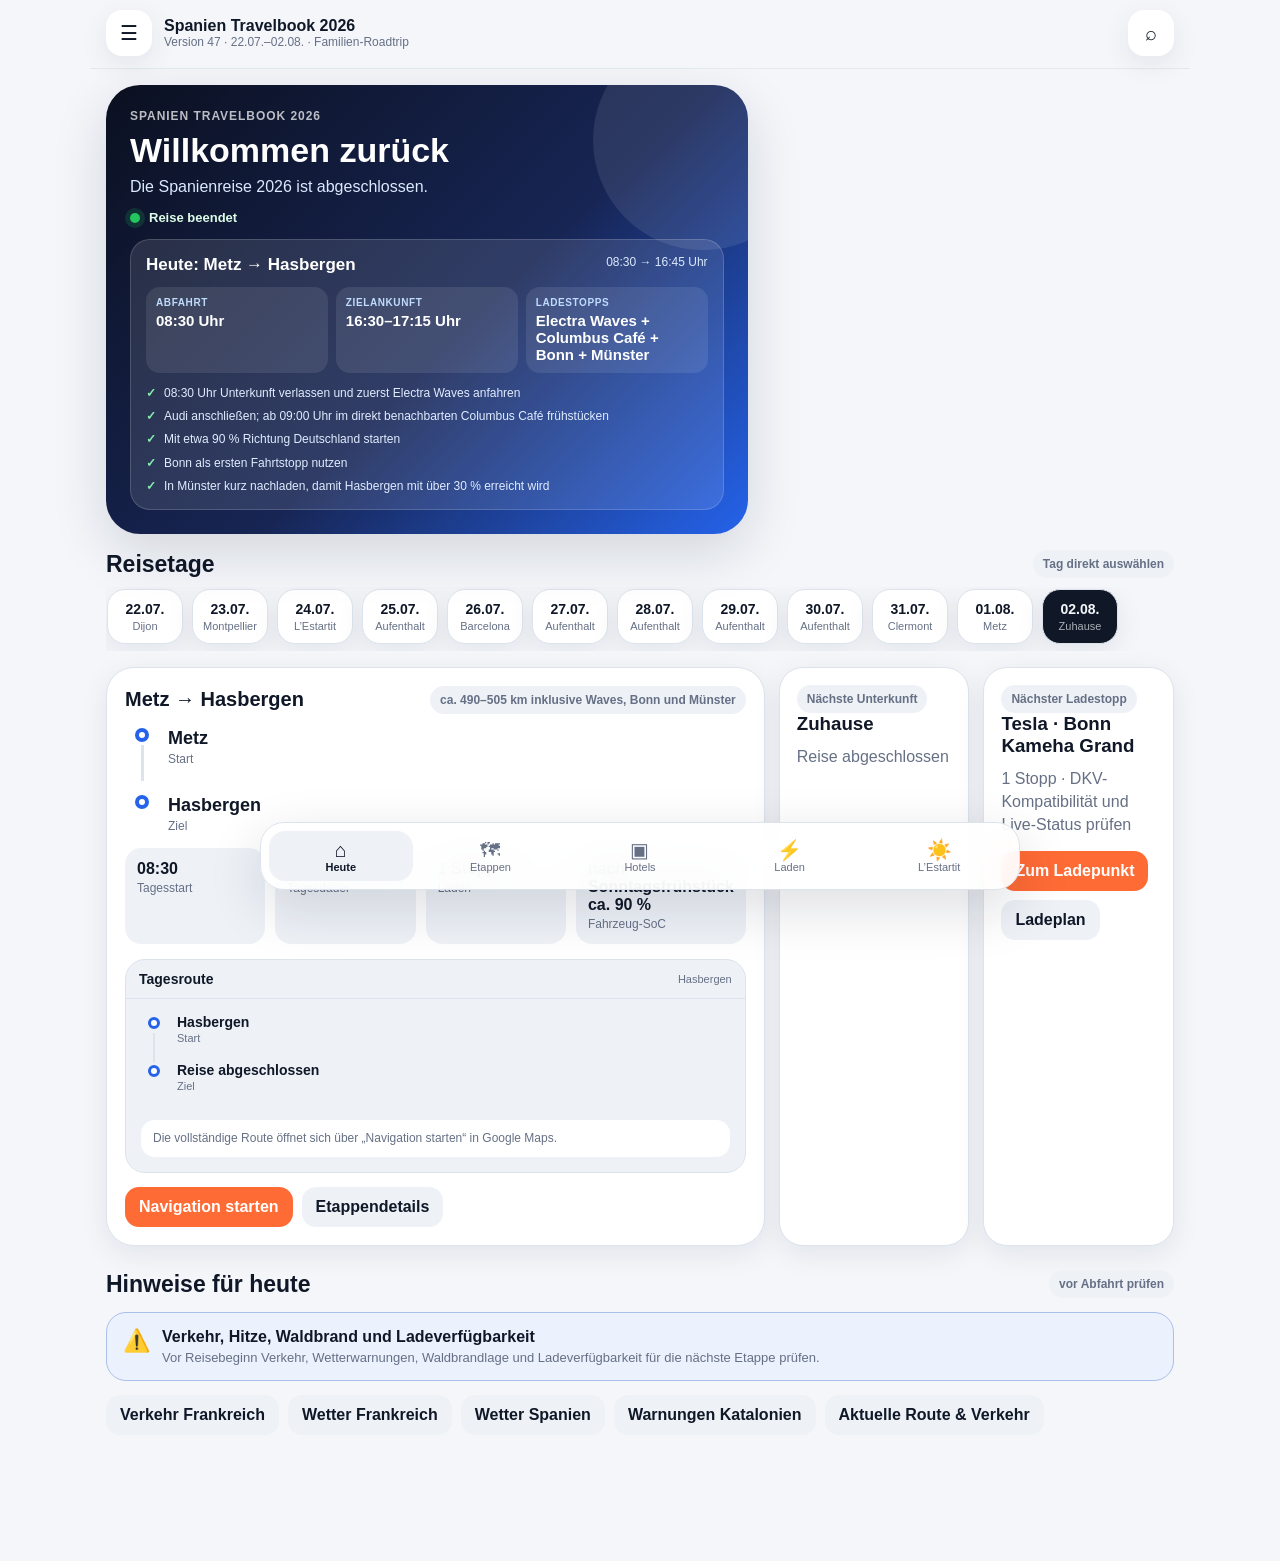
==== commit a7134fe2: "Add files via upload" ====
--- a/index.html
+++ b/index.html
@@ -5,7 +5,7 @@
 <meta charset="utf-8"/>
 <meta content="width=device-width,initial-scale=1,viewport-fit=cover" name="viewport"/>
 <meta content="#0b1020" name="theme-color"/>
-<title>Spanien Travelbook 2026 · Version 46</title>
+<title>Spanien Travelbook 2026 · Version 47</title>
 <style>
 :root{
   --bg:#f4f6fa;--panel:#ffffff;--panel2:#eef2f7;--text:#101828;--muted:#667085;
@@ -650,14 +650,15 @@
 /* V43: dynamische Etappenseite bindet alle Aktionsbuttons nach jedem Rendern neu */
 /* V44: Vollprüfung · robuste Fallback-Aktionen · Zeit- und SoC-Konsistenz der Rückreise */
 /* V45: Clermont–Metz optimiert über A71 · A79/RCEA · A6 · A31; Maut-/Zeit-Kompromiss und Ladeplan synchronisiert */
-/* V46: Google-Maps-Route Clermont–Metz mit Zwangspunkten Montmarault und Digoin gegen automatische A89-Umleitung */
+/* V46: frühere Google-Maps-Zwangspunkte Montmarault und Digoin */
+/* V47: Clermont–Metz über A71 · A79 · E607/N70/N80 · Chalon · A6 · A31; Fastned Saint-Ambreuil + kurzer Zielreserve-Stopp Laxou */
 </style>
 </head>
 <body>
 <div class="app">
 <header class="topbar">
 <button aria-label="Menü öffnen" class="icon-btn" id="menuBtn">☰</button>
-<div class="brand"><strong>Spanien Travelbook 2026</strong><span>Version 46 · 22.07.–02.08. · Familien-Roadtrip</span></div>
+<div class="brand"><strong>Spanien Travelbook 2026</strong><span>Version 47 · 22.07.–02.08. · Familien-Roadtrip</span></div>
 <button aria-label="Suche öffnen" class="icon-btn" id="searchBtn">⌕</button>
 </header>
 <main>
@@ -1772,16 +1773,16 @@
 routeWaypoints:['Viaduc de Millau A75','Aire du Viaduc de Millau Brocuéjouls 12100 Millau Frankreich','Aire de l’Aveyron A75 12150 Sévérac-d’Aveyron Frankreich'],
 plan:'08:30 Uhr Abfahrt in L’Estartit mit 90–95 % SoC. Direkte Fahrt über die A75 Richtung Millau. Gegen 12:30 Uhr Ankunft an der Aire du Viaduc de Millau. Für Toiletten, Fotos und den kurzen Weg zum Aussichtspunkt 20–30 Minuten einplanen. Anschließend weiter zur Aire de l’Aveyron und dort als einzigem planmäßigen Ladestopp von voraussichtlich etwa 10–15 % auf 80–85 % laden; Ladezeit ungefähr 30–35 Minuten. Danach direkte Weiterfahrt nach Clermont-Ferrand. Geplante Ankunft etwa 16:00–16:45 Uhr, Zielwert ca. 16:15 Uhr. Audi-Navigation, DKV-App, Verkehr und Ladeverfügbarkeit bleiben am Fahrtag verbindlich.'},
 
-{id:'s5',originAddress:'13 Boulevard Trudaine, 63000 Clermont-Ferrand, Frankreich',destinationAddress:'56 Rue Haute Seille, 57000 Metz, Frankreich',date:'01.08.',weekday:'Sa',departureTime:'08:30',arrivalTime:'16:15',arrivalWindow:'16:00–16:45',totalDayTime:'ca. 7 Std. 30 Min.–8 Std. 15 Min.',todayStops:'Atlante Lempdes + Frühstück Marie Blachère + Route via Montmarault/Digoin + Mâcon Saint-Albain + kurzer Stopp Laxou',todayChecks:['Mit dem tatsächlichen Rest-SoC des Vorabends starten – voraussichtlich etwa 30–40 %','08:30 Uhr Unterkunft verlassen, zuerst Atlante Lempdes anschließen und währenddessen bei Marie Blachère frühstücken','Mit etwa 85 % über A71, A79/RCEA, A6 und A31 Richtung Metz starten','Mâcon Saint-Albain als Hauptladestopp nutzen','In Laxou nur kurz bis etwa 50–55 % nachladen, damit Metz mit über 30 % erreicht wird'],from:'Clermont-Ferrand',to:'Metz',title:'Clermont-Ferrand → Metz',
-    summary:'Beste Kombination aus Zeit, Maut und Fahrkomfort: nach dem morgendlichen Laden und Frühstück in Lempdes über A71, A79/RCEA, A6 und A31 nach Metz. Bei 23 kWh/100 km ist Mâcon Saint-Albain der Hauptladestopp; in Laxou folgt nur eine kurze Zielreserve-Nachladung. Die rund 500 km lange Route spart gegenüber der weitgehend mautfreien Alternative etwa 1½ bis 2 Stunden und erreicht Metz mit ungefähr 30–35 %.',
-    tags:['Etappe','Metz','Rückfahrt','23 kWh/100 km','A71/A79/A6/A31'],distance:'ca. 500–515 km inklusive Lempdes, Mâcon Saint-Albain und Laxou',driveTime:'ca. 7,5–8,25 Std. inklusive Frühstück und zwei Ladepausen',
-    toll:'Richtwert ca. 25–27 € über A71, A79/RCEA, A6 und A31; Betrag am Fahrtag in der Navigation prüfen',
-    chargingPlan:'Lempdes ca. 30–40 % → 85 % · Mâcon Saint-Albain ca. 15–20 % → 85 % · Laxou ca. 5–12 % → etwa 50–55 %',
+{id:'s5',originAddress:'13 Boulevard Trudaine, 63000 Clermont-Ferrand, Frankreich',destinationAddress:'56 Rue Haute Seille, 57000 Metz, Frankreich',date:'01.08.',weekday:'Sa',departureTime:'08:30',arrivalTime:'16:30',arrivalWindow:'16:15–17:00',totalDayTime:'ca. 7 Std. 45 Min.–8 Std. 30 Min.',todayStops:'Atlante Lempdes + Frühstück Marie Blachère + E607/N70/N80 + Fastned Saint-Ambreuil + kurzer Stopp Laxou',todayChecks:['Mit dem tatsächlichen Rest-SoC des Vorabends starten – voraussichtlich etwa 30–40 %','08:30 Uhr Unterkunft verlassen, zuerst Atlante Lempdes anschließen und währenddessen bei Marie Blachère frühstücken','Mit etwa 85–90 % über A71, A79, N79/E607 sowie N70/N80 Richtung Chalon-sur-Saône starten','Fastned Aire de Saint-Ambreuil als Hauptladestopp nutzen','In Laxou nur kurz bis etwa 50–55 % nachladen, damit Metz mit über 30 % erreicht wird'],from:'Clermont-Ferrand',to:'Metz',title:'Clermont-Ferrand → Metz',
+    summary:'Optimierte Route nach dem morgendlichen Laden und Frühstück in Lempdes: A71, A79, N79/E607 und N70/N80 über Digoin, Montceau-les-Mines und Chalon-sur-Saône, danach A6 und A31 nach Metz. Fastned Aire de Saint-Ambreuil ist der Hauptladestopp. Ein kurzer Zielreserve-Stopp in Laxou bleibt bei 23 kWh/100 km erforderlich, weil Saint-Ambreuil allein nicht für eine Ankunft in Metz mit mehr als 30 % reicht.',
+    tags:['Etappe','Metz','Rückfahrt','23 kWh/100 km','A71/A79/E607/N80/A6/A31'],distance:'ca. 500–520 km inklusive Lempdes, Saint-Ambreuil und Laxou',driveTime:'ca. 7,75–8,5 Std. inklusive Frühstück und zwei Ladepausen',
+    toll:'Mautoptimierte Route über A71, A79, E607/N70/N80, A6 und A31; aktuellen Betrag am Fahrtag in der Navigation prüfen',
+    chargingPlan:'Lempdes ca. 30–40 % → 85–90 % · Fastned Saint-Ambreuil ca. 10–20 % → 85–90 % · Laxou ca. 10–20 % → etwa 50–55 %',
     evening:'Nach Ankunft Check-in, kompakte Altstadtrunde und Abendessen; kein Laden am Abend bei mindestens 30 %',
-    startSoc:'ca. 30–40 % an der Unterkunft · nach Frühstück/HPC 85 %',maxMotorwaySpeed:'130 km/h',expectedAverageSpeed:'90–100 km/h',overnight:'Appartement Rue Haute Seille',
+    startSoc:'ca. 30–40 % an der Unterkunft · nach Frühstück/HPC 85–90 %',maxMotorwaySpeed:'130 km/h',expectedAverageSpeed:'85–95 km/h',overnight:'Appartement Rue Haute Seille',
     destinationCharging:'Geplante Ankunft in Metz mit etwa 30–35 %. Laden auf Sonntagmorgen verlegen.',
-    routeWaypoints:['Atlante 10 Rue du Pontel 63370 Lempdes','Échangeur A71 A79 03390 Montmarault Frankreich','N79 71160 Digoin Frankreich','Aire de Mâcon Saint-Albain A6 71260 La Salle Frankreich','Rue de la Sapinière 54520 Laxou Frankreich'],
-    plan:'08:30 Uhr Abfahrt von der Unterkunft und kurze Fahrt zur Atlante-Station in Lempdes. Audi sofort anschließen und während des Ladens bei Marie Blachère frühstücken. Gegen 09:10–09:20 Uhr mit etwa 85 % starten. Die Google-Maps-Route wird über die technischen Zwangspunkte Montmarault und Digoin geführt, damit sie tatsächlich A71 und A79/N79 nutzt und nicht automatisch auf die A89 über Lyon ausweicht. Anschließend über A6 und A31 weiter nach Metz. Mâcon Saint-Albain ist der Hauptladestopp: erwartete Ankunft etwa 20–25 %, Laden auf ungefähr 85 %. Danach bis Laxou fahren, dort voraussichtlich mit etwa 8–15 % eintreffen und nur kurz auf ungefähr 50–55 % nachladen. Die letzten rund 58 km nach Metz benötigen etwa 17–19 Prozentpunkte; Ankunft daher mit ungefähr 30–35 %. Realistisches Ankunftsfenster 16:00–16:45 Uhr. Die weitgehend mautfreie Alternative spart etwa 20–25 €, verlängert die Fahrt jedoch um ungefähr 1½ bis 2 Stunden und führt über mehr Landstraßen. Audi-Prognose, Verkehr, DKV-Akzeptanz und Live-Status bleiben verbindlich.'},
+    routeWaypoints:['Atlante 10 Rue du Pontel 63370 Lempdes','Échangeur A71 A79 03390 Montmarault Frankreich','N79 71160 Digoin Frankreich','N70 Montceau-les-Mines Frankreich','Fastned Aire de Saint-Ambreuil A6 71240 Saint-Ambreuil Frankreich','Rue de la Sapinière 54520 Laxou Frankreich'],
+    plan:'08:30 Uhr Abfahrt von der Unterkunft und kurze Fahrt zur Atlante-Station in Lempdes. Audi sofort anschließen und während des Ladens bei Marie Blachère frühstücken. Gegen 09:10–09:20 Uhr mit etwa 85–90 % starten. Die Google-Maps-Route wird über Montmarault, Digoin und Montceau-les-Mines geführt und nutzt damit A71, A79, N79/E607 sowie N70/N80 bis Chalon-sur-Saône; der Umweg über Lyon entfällt. Anschließend auf die A6 und zur Fastned-Station Aire de Saint-Ambreuil. Dort als Hauptladestopp voraussichtlich bei etwa 10–20 % ankommen und auf ungefähr 85–90 % laden. Saint-Ambreuil allein reicht bei 23 kWh/100 km nicht für die geforderte Zielreserve. Deshalb in Laxou bedarfsgerecht kurz auf etwa 50–55 % nachladen. Die letzten rund 58 km nach Metz benötigen etwa 17–19 Prozentpunkte; geplante Ankunft daher mit ungefähr 30–35 %. Realistisches Ankunftsfenster 16:15–17:00 Uhr. Audi-Prognose, Verkehr, DKV-Akzeptanz und Live-Status bleiben verbindlich.'},
 
     {id:'s6',originAddress:'56 Rue Haute Seille, 57000 Metz, Frankreich',destinationAddress:'Hasbergen, Deutschland',date:'02.08.',weekday:'So',departureTime:'08:30',arrivalTime:'16:45',arrivalWindow:'16:30–17:15',totalDayTime:'ca. 8–8,75 Std.',todayStops:'Electra Waves + Columbus Café + Bonn + Münster',todayChecks:['08:30 Uhr Unterkunft verlassen und zuerst Electra Waves anfahren','Audi anschließen; ab 09:00 Uhr im direkt benachbarten Columbus Café frühstücken','Mit etwa 90 % Richtung Deutschland starten','Bonn als ersten Fahrtstopp nutzen','In Münster kurz nachladen, damit Hasbergen mit über 30 % erreicht wird'],from:'Metz',to:'Hasbergen',title:'Metz → Hasbergen',
     summary:'Sonntagmorgen wird zuerst am Electra-HPC im Waves Actisud angeschlossen. Das Columbus Café im selben Einkaufszentrum öffnet sonntags um 09:00 Uhr; der Fußweg beträgt nur wenige Minuten. Danach startet ihr mit etwa 90 %. Bei 23 kWh/100 km sind zwei Fahrtstopps nötig, wenn Hasbergen mit über 30 % erreicht werden soll: Bonn und eine kurze Nachladung in Münster.',
@@ -2004,27 +2005,27 @@
 map:'Tesla Supercharger Aire de la Garde France'}]},reserve:null,secondaryLabel:'Reserve'
 },
 {
-    stageId:'s5',date:'01.08.',route:'Clermont-Ferrand → Metz',distance:'ca. 500–515 km',
-    maxDetourKm:2,minimumStalls:6,dkvRequired:true,maxMotorwaySpeed:'130 km/h',expectedAverageSpeed:'90–100 km/h',
-    calibration:'Planungsmodell',reference:'23 kWh/100 km · Start nach Lempdes 85 %',modelRate:'zwei Fahrt-Ladestopps',
-    note:'Standardroute über A71, A79/RCEA, A6 und A31. Mâcon Saint-Albain ist der Hauptladestopp; in Laxou nur kurz bis 50–55 % nachladen. Diese Route ist rund 1½ bis 2 Stunden schneller als die weitgehend mautfreie Alternative und erreicht Metz mit über 30 %.',
+    stageId:'s5',date:'01.08.',route:'Clermont-Ferrand → Metz',distance:'ca. 500–520 km',
+    maxDetourKm:2,minimumStalls:6,dkvRequired:true,maxMotorwaySpeed:'130 km/h',expectedAverageSpeed:'85–95 km/h',
+    calibration:'Planungsmodell',reference:'23 kWh/100 km · Start nach Lempdes 85–90 %',modelRate:'Hauptladung plus kurze Zielreserve-Nachladung',
+    note:'Mautoptimierte Route über A71, A79, N79/E607 und N70/N80 bis Chalon-sur-Saône, anschließend A6 und A31. Fastned Saint-Ambreuil ist der Hauptladestopp; in Laxou nur kurz bis 50–55 % nachladen. Ein einzelner Stopp in Saint-Ambreuil reicht bei 23 kWh/100 km nicht für mehr als 30 % Zielreserve in Metz.',
     primary:{
-      name:'1. Fahrt-Ladestopp · Mâcon Saint-Albain',legFrom:'Atlante Lempdes',legTo:'Mâcon Saint-Albain',location:'A6, Aire de Mâcon Saint-Albain, 71260 La Salle',
-      provider:'IONITY oder TotalEnergies · DKV-Akzeptanz live prüfen',power:'175–350 kW',stops:'mindestens 14–15 HPC',routeOffsetKm:0,legDistanceKm:205,
-      arrivalSoc:'voraussichtlich ca. 20–25 %',departureSoc:'ca. 85 %',
-      toilet:'rund um die Uhr',toiletName:'Raststättentoilette',toiletConfirmed:true,
-      food:'Restaurant, Café und Shop',
-      map:'Aire de Mâcon Saint-Albain A6 71260 La Salle France',
-      routeRole:'Hauptladestopp',nextLeg:'Mâcon Saint-Albain → Laxou',targetSoc:'20–25 % → 85 %',alternatives:[]
+      name:'1. Fahrt-Ladestopp · Fastned Aire de Saint-Ambreuil',legFrom:'Atlante Lempdes',legTo:'Saint-Ambreuil',location:'A6, Aire de Saint-Ambreuil, 71240 Saint-Ambreuil',
+      provider:'Fastned · DKV-Akzeptanz live prüfen',power:'bis 300 kW',stops:'HPC-Ladepark · Anzahl live prüfen',routeOffsetKm:0,legDistanceKm:245,
+      arrivalSoc:'voraussichtlich ca. 10–20 %',departureSoc:'ca. 85–90 %',
+      toilet:'rund um die Uhr an der Rastanlage',toiletName:'Raststättentoilette',toiletConfirmed:true,
+      food:'Raststättenrestaurant, Café, Sandwiches und Shop',
+      map:'Fastned Aire de Saint-Ambreuil A6 71240 Saint-Ambreuil France',
+      routeRole:'Hauptladestopp',nextLeg:'Saint-Ambreuil → Laxou',targetSoc:'10–20 % → 85–90 %',alternatives:[]
     },
     reserve:{
-      name:'2. Ladestopp · Tesla Laxou',legFrom:'Mâcon Saint-Albain',legTo:'Laxou',location:'Rue de la Sapinière, 54520 Laxou',
-      provider:'Tesla · DKV Card +Charge in Tesla-App',power:'bis 250 kW',stops:'28 HPC',routeOffsetKm:1.5,legDistanceKm:250,
-      arrivalSoc:'voraussichtlich ca. 8–15 %',departureSoc:'nur etwa 50–55 %',
+      name:'2. Ladestopp · Tesla Laxou',legFrom:'Saint-Ambreuil',legTo:'Laxou',location:'Rue de la Sapinière, 54520 Laxou',
+      provider:'Tesla · DKV Card +Charge in Tesla-App',power:'bis 250 kW',stops:'28 HPC',routeOffsetKm:1.5,legDistanceKm:230,
+      arrivalSoc:'voraussichtlich ca. 10–20 %',departureSoc:'nur etwa 50–55 %',
       toilet:'im Auchan während der Öffnungszeiten',toiletName:'Auchan-Kundentoilette',toiletConfirmed:true,
       food:'Auchan, Flunch, McDonald’s und Bäckerei',
       map:'Tesla Supercharger Rue de la Sapinière 54520 Laxou France',
-      routeRole:'kurze Zielreserve-Nachladung',nextLeg:'Laxou → Metz · ca. 58 km',targetSoc:'8–15 % → 50–55 %',alternatives:[]
+      routeRole:'kurze Zielreserve-Nachladung',nextLeg:'Laxou → Metz · ca. 58 km',targetSoc:'10–20 % → 50–55 %',alternatives:[]
     },secondaryLabel:'2. Ladestopp'
   },
   {
@@ -2161,7 +2162,7 @@
   s5:[
     {name:'Atlante Lempdes TEDi',query:'Atlante 10 Rue du Pontel 63370 Lempdes France'},
     {name:'Marie Blachère Lempdes Pontel',query:'Marie Blachère 3 Rue du Pontel 63370 Lempdes France'},
-    {name:'Mâcon Saint-Albain',query:'Aire de Mâcon Saint-Albain A6 71260 La Salle France'},
+    {name:'Fastned Saint-Ambreuil',query:'Fastned Aire de Saint-Ambreuil A6 71240 Saint-Ambreuil France'},
     {name:'Tesla Laxou',query:'Rue de la Sapinière 54520 Laxou France'},
     {name:'Metz',query:'56 Rue Haute Seille 57000 Metz France'}
   ],
@@ -2199,7 +2200,7 @@
   if(stageId==='s2') return [242,252][index]??null;
   if(stageId==='s3') return [243,12][index]??null;
   if(stageId==='s4') return [300,15,45,170][index]??null;
-  if(stageId==='s5') return [290,250,58][index]??null;
+  if(stageId==='s5') return [245,230,58][index]??null;
   if(stageId==='s6') return [240,240][index]??null;
   return null;
 }
@@ -2775,7 +2776,7 @@
     s2:['Tesla · Salaise-sur-Sanne','Tesla Supercharger Green 7 N7 38150 Salaise-sur-Sanne France','1 Stopp'],
     s3:['Carrefour Torroella · 150 kW','Camí del Molí s/n 17257 Torroella de Montgrí Spanien','1 Zielstopp + Reserve'],
     s4:['HPC · Aire de l’Aveyron','Aire de l’Aveyron A75 12150 Sévérac-d’Aveyron France','1 HPC-Stopp + Millau'],
-    s5:['IONITY / TotalEnergies · Mâcon Saint-Albain','Aire de Mâcon Saint-Albain A6 71260 La Salle France','2 Stopps'],
+    s5:['Fastned · Aire de Saint-Ambreuil','Fastned Aire de Saint-Ambreuil A6 71240 Saint-Ambreuil France','2 Stopps'],
     s6:['Tesla · Bonn Kameha Grand','Tesla Supercharger Am Bonner Bogen 1 53227 Bonn Deutschland','1 Stopp']
   })[id]||['Direktfahrt','IONITY Aire de Service Narbonne-Vinassan Nord A9 11110 Vinassan France','flexibel'];
 }
@@ -3593,7 +3594,7 @@
   results.push(Boolean(document.getElementById('routeAudit')) && typeof runRouteAudit==='function' && Object.keys(routeAuditPoints).length===6);
   results.push(chargingStages.every(stage=>[stage.primary,stage.reserve,stage.tertiary].filter(Boolean).every(stop=>new Set((stop.alternatives||[]).map(a=>a.name)).size===(stop.alternatives||[]).length)));
   results.push(chargingStages.find(s=>s.stageId==='s1')?.primary?.name.includes('Erftstadt') && chargingStages.find(s=>s.stageId==='s1')?.reserve?.name.includes('GLOBUS Trier') && chargingStages.find(s=>s.stageId==='s1')?.tertiary?.name.includes('Val-de-Meuse'));
-  results.push(chargingStages.find(s=>s.stageId==='s5')?.primary?.legDistanceKm===205 && chargingStages.find(s=>s.stageId==='s5')?.reserve?.legDistanceKm===250);
+  results.push(chargingStages.find(s=>s.stageId==='s5')?.primary?.legDistanceKm===245 && chargingStages.find(s=>s.stageId==='s5')?.reserve?.legDistanceKm===230);
   results.push(plannedLegKm('s6',1)===240);
   const todayPlan=chargingStages.find(s=>s.stageId==='s1');
   results.push(Boolean(todayPlan?.tertiary) && [todayPlan.primary,todayPlan.reserve,todayPlan.tertiary].every(stop=>(stop.alternatives||[]).filter(a=>a.deltaKm<0).length===3 && (stop.alternatives||[]).filter(a=>a.deltaKm>0).length===3));
@@ -3670,7 +3671,7 @@
   ));
   results.push(destinationChargingPlans.length===6);
   results.push(
-    chargingStages.find(x=>x.stageId==='s5')?.primary?.name.includes('Mâcon Saint-Albain') &&
+    chargingStages.find(x=>x.stageId==='s5')?.primary?.name.includes('Saint-Ambreuil') &&
     chargingStages.find(x=>x.stageId==='s5')?.reserve?.name.includes('Laxou') &&
     destinationChargingPlans.find(x=>x.stageId==='s5')?.when==='am Etappenziel'
   );
@@ -3723,7 +3724,7 @@
   results.push(travel.stages.find(s=>s.id==='s2')?.routeWaypoints?.[1]?.includes('54 Rue de Longvic'));
   results.push(routeAuditPoints.s2?.[0]?.name==='Allego Chenôve');
   results.push(travel.hotelHubs.h1?.charging?.includes('Allego Hypercharger'));
-  results.push(travel.stages.find(s=>s.id==='s5')?.routeWaypoints?.[1]?.includes('Montmarault') && travel.stages.find(s=>s.id==='s5')?.routeWaypoints?.[2]?.includes('Digoin') && travel.stages.find(s=>s.id==='s5')?.routeWaypoints?.[3]?.includes('Mâcon Saint-Albain') && travel.stages.find(s=>s.id==='s5')?.routeWaypoints?.[4]?.includes('Laxou'));
+  results.push(travel.stages.find(s=>s.id==='s5')?.routeWaypoints?.[1]?.includes('Montmarault') && travel.stages.find(s=>s.id==='s5')?.routeWaypoints?.[2]?.includes('Digoin') && travel.stages.find(s=>s.id==='s5')?.routeWaypoints?.[3]?.includes('Montceau') && travel.stages.find(s=>s.id==='s5')?.routeWaypoints?.[4]?.includes('Saint-Ambreuil') && travel.stages.find(s=>s.id==='s5')?.routeWaypoints?.[5]?.includes('Laxou'));
   results.push(Array.from(document.querySelectorAll('[data-url]')).every(el=>{try{const u=new URL(el.dataset.url);return ['http:','https:'].includes(u.protocol);}catch(e){return false;}}));
   const failed=results.filter(x=>!x).length;
   const box=$('#selfTestResult');
@@ -3769,7 +3770,7 @@
  ],
  s5:[
   {type:'Frühstück/Laden',name:'Atlante Lempdes + Marie Blachère Pontel',info:'08:30 Uhr zuerst Atlante am TEDi, 10 Rue du Pontel, anfahren und anschließen. Etwa 100–200 m beziehungsweise 2–3 Minuten zu Fuß zu Marie Blachère, 3 Rue du Pontel; während des Ladens frühstücken. Rückkehr gegen 09:10–09:20 Uhr, Weiterfahrt mit 80–85 %. Atlante nennt DKV Mobility in Frankreich als Roamingpartner; Akzeptanz und Live-Status morgens in der DKV-App prüfen.'},
-  {type:'Hauptladestopp',name:'Mâcon Saint-Albain',info:'IONITY/TotalEnergies mit Toiletten, Restaurant, Café und Shop; bei etwa 20–25 % ankommen und auf ungefähr 85 % laden.'},
+  {type:'Hauptladestopp',name:'Fastned Aire de Saint-Ambreuil',info:'Fastned-HPC an der Rastanlage mit Toiletten, Restaurant, Café und Shop; bei etwa 10–20 % ankommen und auf ungefähr 85–90 % laden.'},
   {type:'Kurzer Ladestopp',name:'Tesla Laxou',info:'Nur bedarfsgerecht auf etwa 50–55 % nachladen, damit Metz mit ungefähr 30–35 % erreicht wird.'},
   {type:'Ankunft',name:'Metz',info:'Unterkunft, Altstadtrundgang und Abendessen zu Fuß.'}
  ],
@@ -4020,7 +4021,7 @@
      <div class="destination-fact"><b>Parken</b><span>Parkhaus Blaise Pascal, etwa 200 m; Ticket für Ein- und Ausfahrten aufbewahren.</span></div>
      <div class="destination-fact"><b>Self-Check-in</b><span>13 Boulevard Trudaine · grünes Tor · Innenhof · 2. Stock rechts · Schlüsselbox 8848 · Gegensprechanlage Wohnung 24.</span></div>
      <div class="destination-fact"><b>Abend</b><span>Place Delille → Kathedrale Notre-Dame-de-l’Assomption → Place de la Victoire → Bouillon Clermont.</span></div>
-     <div class="destination-fact"><b>Samstagmorgen 01.08.</b><span>Check-out-Zeit in der Airbnb-App prüfen und Schlüssel in die Box zurücklegen. Gegen 08:30 Uhr zuerst Atlante am TEDi, 10 Rue du Pontel in Lempdes, anfahren, Audi anschließen und danach etwa 100–200 m beziehungsweise 2–3 Minuten zu Marie Blachère, 3 Rue du Pontel, gehen. Während des Ladevorgangs frühstücken; gegen 09:10–09:20 Uhr mit 80–85 % über A71, A79/RCEA, A6 und A31 Richtung Metz starten. Atlante nennt DKV Mobility in Frankreich als Roamingpartner; Akzeptanz, Preis und Live-Belegung morgens in der DKV-App prüfen.</span></div>
+     <div class="destination-fact"><b>Samstagmorgen 01.08.</b><span>Check-out-Zeit in der Airbnb-App prüfen und Schlüssel in die Box zurücklegen. Gegen 08:30 Uhr zuerst Atlante am TEDi, 10 Rue du Pontel in Lempdes, anfahren, Audi anschließen und danach etwa 100–200 m beziehungsweise 2–3 Minuten zu Marie Blachère, 3 Rue du Pontel, gehen. Während des Ladevorgangs frühstücken; gegen 09:10–09:20 Uhr mit 85–90 % über A71, A79, E607/N70/N80, A6 und A31 Richtung Metz starten. Atlante nennt DKV Mobility in Frankreich als Roamingpartner; Akzeptanz, Preis und Live-Belegung morgens in der DKV-App prüfen.</span></div>
      <div class="destination-fact"><b>DKV &amp; Ladeziel</b><span>Atlante nennt DKV Mobility in Frankreich als Roamingpartner. Vor dem Anschließen Akzeptanz und Preis in der DKV-App bestätigen. Geplantes Ladefenster: tatsächlicher Rest-SoC, voraussichtlich ca. 30–40 %, bis 80–85 %; etwa 25–35 Minuten.</span></div>
      <div class="destination-fact"><b>Frühstück während des Ladens</b><span>Marie Blachère: Croissants, Pain au Chocolat, Kaffee sowie belegte Baguettes als Proviant. Fußweg ca. 100–200 m beziehungsweise 2–3 Minuten; aktuelle Route in Google Maps prüfen.</span></div>
     </div>
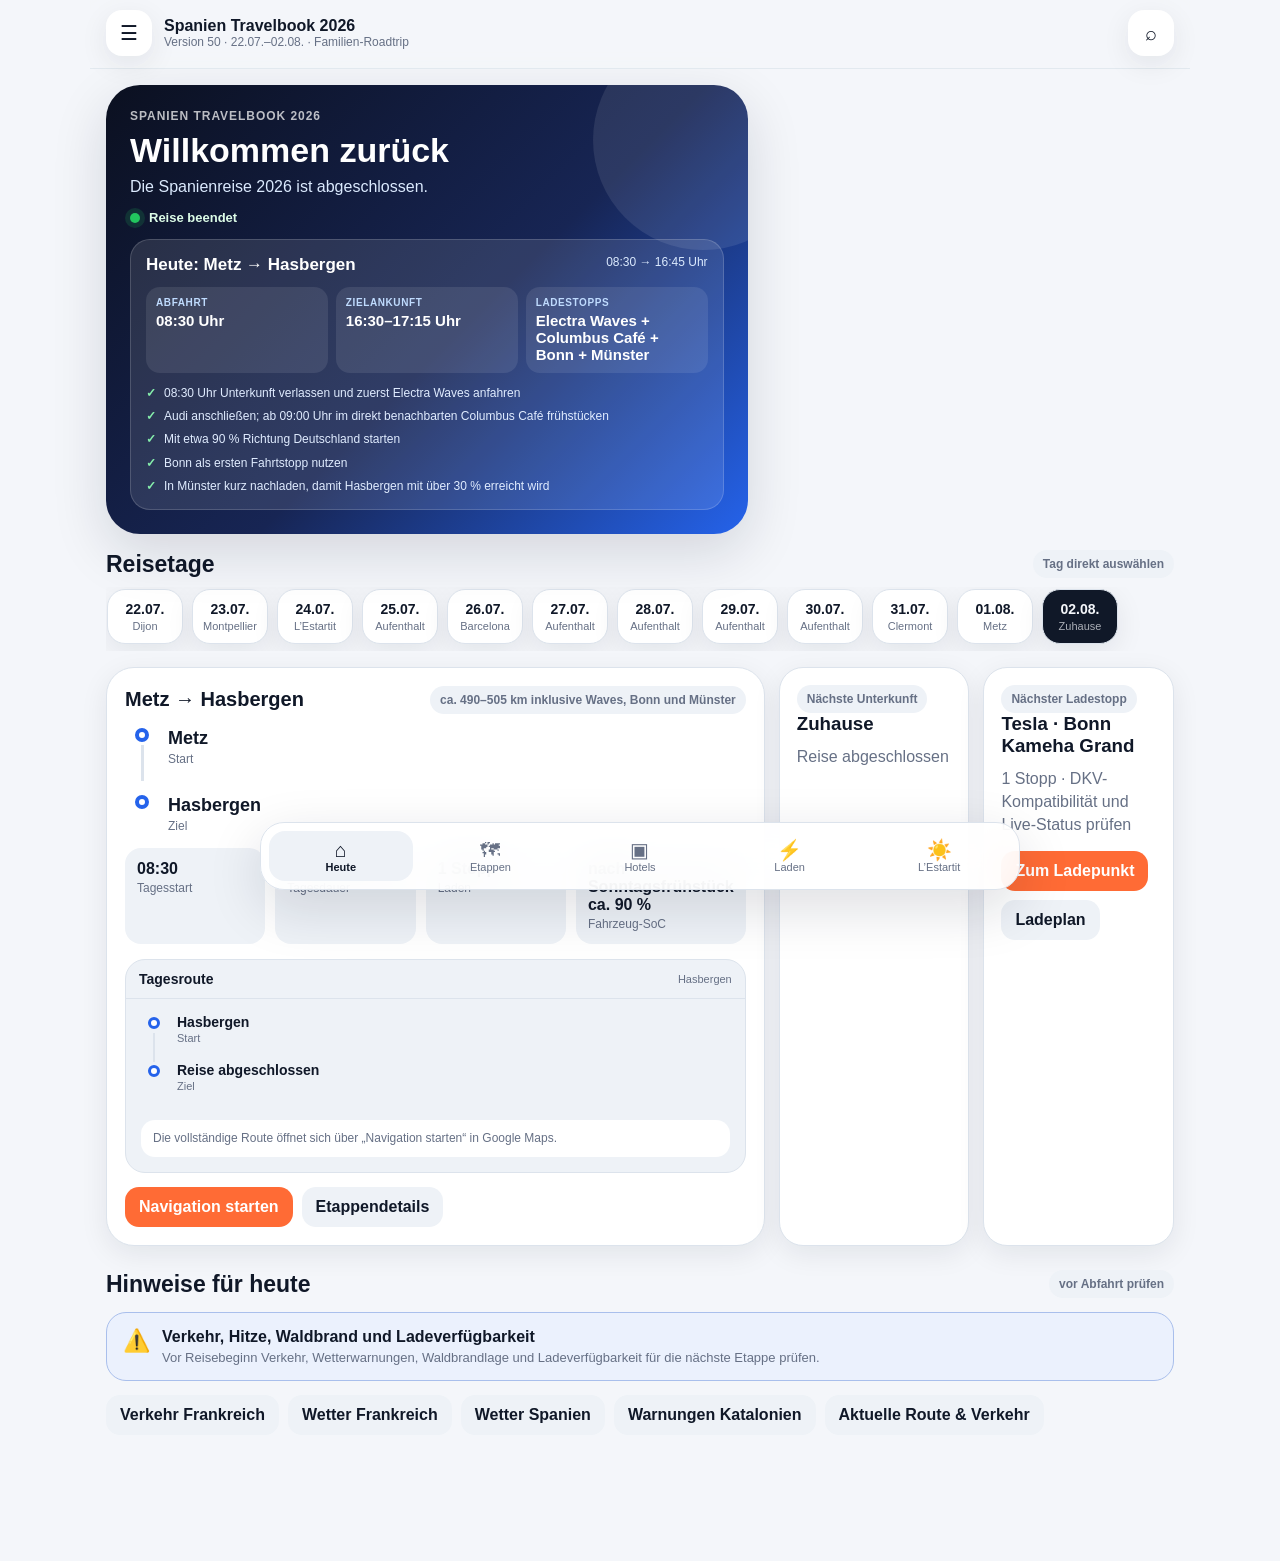
==== commit 83237492: "Add files via upload" ====
--- a/index.html
+++ b/index.html
@@ -5,7 +5,7 @@
 <meta charset="utf-8"/>
 <meta content="width=device-width,initial-scale=1,viewport-fit=cover" name="viewport"/>
 <meta content="#0b1020" name="theme-color"/>
-<title>Spanien Travelbook 2026 · Version 47</title>
+<title>Spanien Travelbook 2026 · Version 50</title>
 <style>
 :root{
   --bg:#f4f6fa;--panel:#ffffff;--panel2:#eef2f7;--text:#101828;--muted:#667085;
@@ -651,14 +651,16 @@
 /* V44: Vollprüfung · robuste Fallback-Aktionen · Zeit- und SoC-Konsistenz der Rückreise */
 /* V45: Clermont–Metz optimiert über A71 · A79/RCEA · A6 · A31; Maut-/Zeit-Kompromiss und Ladeplan synchronisiert */
 /* V46: frühere Google-Maps-Zwangspunkte Montmarault und Digoin */
-/* V47: Clermont–Metz über A71 · A79 · E607/N70/N80 · Chalon · A6 · A31; Fastned Saint-Ambreuil + kurzer Zielreserve-Stopp Laxou */
+/* V48: Clermont–Metz vollständig neu gerechnet · sinnvoll verteilte Stopps Saint-Ambreuil und Val-de-Meuse */
+/* V50: Google-Maps-Einbettung auch bei lokal geöffneter Datei aktiviert; direkter Fallback-Link ergänzt. */
+/* V49: fehlerhaften Stop C entfernt · keine Orts-Zwangspunkte Digoin/Montceau · Val-de-Meuse eindeutig Richtung Nancy/Metz */
 </style>
 </head>
 <body>
 <div class="app">
 <header class="topbar">
 <button aria-label="Menü öffnen" class="icon-btn" id="menuBtn">☰</button>
-<div class="brand"><strong>Spanien Travelbook 2026</strong><span>Version 47 · 22.07.–02.08. · Familien-Roadtrip</span></div>
+<div class="brand"><strong>Spanien Travelbook 2026</strong><span>Version 50 · 22.07.–02.08. · Familien-Roadtrip</span></div>
 <button aria-label="Suche öffnen" class="icon-btn" id="searchBtn">⌕</button>
 </header>
 <main>
@@ -1773,16 +1775,16 @@
 routeWaypoints:['Viaduc de Millau A75','Aire du Viaduc de Millau Brocuéjouls 12100 Millau Frankreich','Aire de l’Aveyron A75 12150 Sévérac-d’Aveyron Frankreich'],
 plan:'08:30 Uhr Abfahrt in L’Estartit mit 90–95 % SoC. Direkte Fahrt über die A75 Richtung Millau. Gegen 12:30 Uhr Ankunft an der Aire du Viaduc de Millau. Für Toiletten, Fotos und den kurzen Weg zum Aussichtspunkt 20–30 Minuten einplanen. Anschließend weiter zur Aire de l’Aveyron und dort als einzigem planmäßigen Ladestopp von voraussichtlich etwa 10–15 % auf 80–85 % laden; Ladezeit ungefähr 30–35 Minuten. Danach direkte Weiterfahrt nach Clermont-Ferrand. Geplante Ankunft etwa 16:00–16:45 Uhr, Zielwert ca. 16:15 Uhr. Audi-Navigation, DKV-App, Verkehr und Ladeverfügbarkeit bleiben am Fahrtag verbindlich.'},
 
-{id:'s5',originAddress:'13 Boulevard Trudaine, 63000 Clermont-Ferrand, Frankreich',destinationAddress:'56 Rue Haute Seille, 57000 Metz, Frankreich',date:'01.08.',weekday:'Sa',departureTime:'08:30',arrivalTime:'16:30',arrivalWindow:'16:15–17:00',totalDayTime:'ca. 7 Std. 45 Min.–8 Std. 30 Min.',todayStops:'Atlante Lempdes + Frühstück Marie Blachère + E607/N70/N80 + Fastned Saint-Ambreuil + kurzer Stopp Laxou',todayChecks:['Mit dem tatsächlichen Rest-SoC des Vorabends starten – voraussichtlich etwa 30–40 %','08:30 Uhr Unterkunft verlassen, zuerst Atlante Lempdes anschließen und währenddessen bei Marie Blachère frühstücken','Mit etwa 85–90 % über A71, A79, N79/E607 sowie N70/N80 Richtung Chalon-sur-Saône starten','Fastned Aire de Saint-Ambreuil als Hauptladestopp nutzen','In Laxou nur kurz bis etwa 50–55 % nachladen, damit Metz mit über 30 % erreicht wird'],from:'Clermont-Ferrand',to:'Metz',title:'Clermont-Ferrand → Metz',
-    summary:'Optimierte Route nach dem morgendlichen Laden und Frühstück in Lempdes: A71, A79, N79/E607 und N70/N80 über Digoin, Montceau-les-Mines und Chalon-sur-Saône, danach A6 und A31 nach Metz. Fastned Aire de Saint-Ambreuil ist der Hauptladestopp. Ein kurzer Zielreserve-Stopp in Laxou bleibt bei 23 kWh/100 km erforderlich, weil Saint-Ambreuil allein nicht für eine Ankunft in Metz mit mehr als 30 % reicht.',
-    tags:['Etappe','Metz','Rückfahrt','23 kWh/100 km','A71/A79/E607/N80/A6/A31'],distance:'ca. 500–520 km inklusive Lempdes, Saint-Ambreuil und Laxou',driveTime:'ca. 7,75–8,5 Std. inklusive Frühstück und zwei Ladepausen',
+{id:'s5',originAddress:'13 Boulevard Trudaine, 63000 Clermont-Ferrand, Frankreich',destinationAddress:'56 Rue Haute Seille, 57000 Metz, Frankreich',date:'01.08.',weekday:'Sa',departureTime:'08:30',arrivalTime:'16:45',arrivalWindow:'16:30–17:15',totalDayTime:'ca. 8–8,75 Std.',todayStops:'Atlante Lempdes + Frühstück Marie Blachère + Fastned Saint-Ambreuil + Val-de-Meuse Richtung Nancy/Metz',todayChecks:['Mit dem tatsächlichen Rest-SoC des Vorabends starten – voraussichtlich etwa 30–40 %','08:30 Uhr Unterkunft verlassen, zuerst Atlante Lempdes anschließen und währenddessen bei Marie Blachère frühstücken','Mit etwa 85–90 % über A71, A79, N79/E607 sowie N70/N80 Richtung Chalon-sur-Saône starten','Fastned Aire de Saint-Ambreuil als Hauptladestopp nutzen','Am Aire du Val de Meuse auf etwa 75 % nachladen; danach Metz mit rund 30–35 % erreichen'],from:'Clermont-Ferrand',to:'Metz',title:'Clermont-Ferrand → Metz',
+    summary:'Bereinigte Route nach dem Frühstücksladen in Lempdes: über A71 und A79/N79 zur N70/N80, anschließend A6 und A31 nach Metz. Die unnötigen Orts-Zwangspunkte Digoin und Montceau-les-Mines wurden entfernt. Unterwegs wird am Fastned Aire de Saint-Ambreuil und später ausschließlich an der A31-Raststätte Val de Meuse in Fahrtrichtung Nancy/Metz geladen.',
+    tags:['Etappe','Metz','Rückfahrt','23 kWh/100 km','A71/A79/E607/N80/A6/A31'],distance:'ca. 580–600 km inklusive Lempdes, Saint-Ambreuil und Val-de-Meuse',driveTime:'ca. 8–8,75 Std. inklusive Frühstück und zwei Ladepausen',
     toll:'Mautoptimierte Route über A71, A79, E607/N70/N80, A6 und A31; aktuellen Betrag am Fahrtag in der Navigation prüfen',
-    chargingPlan:'Lempdes ca. 30–40 % → 85–90 % · Fastned Saint-Ambreuil ca. 10–20 % → 85–90 % · Laxou ca. 10–20 % → etwa 50–55 %',
+    chargingPlan:'Lempdes ca. 30–40 % → 90 % · Fastned Saint-Ambreuil ca. 15–20 % → 85 % · Val-de-Meuse ca. 20–30 % → etwa 75 %',
     evening:'Nach Ankunft Check-in, kompakte Altstadtrunde und Abendessen; kein Laden am Abend bei mindestens 30 %',
     startSoc:'ca. 30–40 % an der Unterkunft · nach Frühstück/HPC 85–90 %',maxMotorwaySpeed:'130 km/h',expectedAverageSpeed:'85–95 km/h',overnight:'Appartement Rue Haute Seille',
     destinationCharging:'Geplante Ankunft in Metz mit etwa 30–35 %. Laden auf Sonntagmorgen verlegen.',
-    routeWaypoints:['Atlante 10 Rue du Pontel 63370 Lempdes','Échangeur A71 A79 03390 Montmarault Frankreich','N79 71160 Digoin Frankreich','N70 Montceau-les-Mines Frankreich','Fastned Aire de Saint-Ambreuil A6 71240 Saint-Ambreuil Frankreich','Rue de la Sapinière 54520 Laxou Frankreich'],
-    plan:'08:30 Uhr Abfahrt von der Unterkunft und kurze Fahrt zur Atlante-Station in Lempdes. Audi sofort anschließen und während des Ladens bei Marie Blachère frühstücken. Gegen 09:10–09:20 Uhr mit etwa 85–90 % starten. Die Google-Maps-Route wird über Montmarault, Digoin und Montceau-les-Mines geführt und nutzt damit A71, A79, N79/E607 sowie N70/N80 bis Chalon-sur-Saône; der Umweg über Lyon entfällt. Anschließend auf die A6 und zur Fastned-Station Aire de Saint-Ambreuil. Dort als Hauptladestopp voraussichtlich bei etwa 10–20 % ankommen und auf ungefähr 85–90 % laden. Saint-Ambreuil allein reicht bei 23 kWh/100 km nicht für die geforderte Zielreserve. Deshalb in Laxou bedarfsgerecht kurz auf etwa 50–55 % nachladen. Die letzten rund 58 km nach Metz benötigen etwa 17–19 Prozentpunkte; geplante Ankunft daher mit ungefähr 30–35 %. Realistisches Ankunftsfenster 16:15–17:00 Uhr. Audi-Prognose, Verkehr, DKV-Akzeptanz und Live-Status bleiben verbindlich.'},
+    routeWaypoints:['Atlante 10 Rue du Pontel 63370 Lempdes','Échangeur A71 A79 03390 Montmarault Frankreich','Fastned Aire de Saint-Ambreuil A6 71240 Saint-Ambreuil Frankreich','ENGIE Vianeo A31 Val de Meuse direction Nancy 52140 Val-de-Meuse Frankreich'],
+    plan:'08:30 Uhr Abfahrt von der Unterkunft und kurze Fahrt zur Atlante-Station in Lempdes. Audi sofort anschließen und während des Ladens bei Marie Blachère frühstücken. Gegen 09:10–09:20 Uhr mit etwa 90 % starten. Für Google Maps bleibt nur der Autobahnknoten Montmarault als technischer Zwangspunkt erhalten; die fehlerhaften Ortsstopps Digoin und Montceau-les-Mines sind vollständig entfernt. Danach direkte Fahrt zum Fastned Aire de Saint-Ambreuil, dort nach rund 245 km voraussichtlich mit etwa 15–20 % ankommen und auf ungefähr 85 % laden. Der zweite Ladestopp ist eindeutig als ENGIE Vianeo A31 Val de Meuse in Fahrtrichtung Nancy/Metz hinterlegt, sodass keine Kehrtwende mehr entsteht. Dort bei etwa 20–30 % nur bis ungefähr 75 % nachladen. Von dort verbleiben rund 140 km bis Metz; bei 23 kWh/100 km ergibt sich eine geplante Ankunft mit etwa 30–35 %. Realistisches Ankunftsfenster 16:30–17:15 Uhr. Audi-Prognose, Verkehr, DKV-Akzeptanz und Live-Status bleiben verbindlich.'},
 
     {id:'s6',originAddress:'56 Rue Haute Seille, 57000 Metz, Frankreich',destinationAddress:'Hasbergen, Deutschland',date:'02.08.',weekday:'So',departureTime:'08:30',arrivalTime:'16:45',arrivalWindow:'16:30–17:15',totalDayTime:'ca. 8–8,75 Std.',todayStops:'Electra Waves + Columbus Café + Bonn + Münster',todayChecks:['08:30 Uhr Unterkunft verlassen und zuerst Electra Waves anfahren','Audi anschließen; ab 09:00 Uhr im direkt benachbarten Columbus Café frühstücken','Mit etwa 90 % Richtung Deutschland starten','Bonn als ersten Fahrtstopp nutzen','In Münster kurz nachladen, damit Hasbergen mit über 30 % erreicht wird'],from:'Metz',to:'Hasbergen',title:'Metz → Hasbergen',
     summary:'Sonntagmorgen wird zuerst am Electra-HPC im Waves Actisud angeschlossen. Das Columbus Café im selben Einkaufszentrum öffnet sonntags um 09:00 Uhr; der Fußweg beträgt nur wenige Minuten. Danach startet ihr mit etwa 90 %. Bei 23 kWh/100 km sind zwei Fahrtstopps nötig, wenn Hasbergen mit über 30 % erreicht werden soll: Bonn und eine kurze Nachladung in Münster.',
@@ -2005,10 +2007,10 @@
 map:'Tesla Supercharger Aire de la Garde France'}]},reserve:null,secondaryLabel:'Reserve'
 },
 {
-    stageId:'s5',date:'01.08.',route:'Clermont-Ferrand → Metz',distance:'ca. 500–520 km',
+    stageId:'s5',date:'01.08.',route:'Clermont-Ferrand → Metz',distance:'ca. 580–600 km',
     maxDetourKm:2,minimumStalls:6,dkvRequired:true,maxMotorwaySpeed:'130 km/h',expectedAverageSpeed:'85–95 km/h',
-    calibration:'Planungsmodell',reference:'23 kWh/100 km · Start nach Lempdes 85–90 %',modelRate:'Hauptladung plus kurze Zielreserve-Nachladung',
-    note:'Mautoptimierte Route über A71, A79, N79/E607 und N70/N80 bis Chalon-sur-Saône, anschließend A6 und A31. Fastned Saint-Ambreuil ist der Hauptladestopp; in Laxou nur kurz bis 50–55 % nachladen. Ein einzelner Stopp in Saint-Ambreuil reicht bei 23 kWh/100 km nicht für mehr als 30 % Zielreserve in Metz.',
+    calibration:'Planungsmodell',reference:'23 kWh/100 km · Start nach Lempdes 85–90 %',modelRate:'zwei sinnvoll verteilte Fahrt-Ladestopps',
+    note:'Route über A71, A79, N79/E607 und N70/N80 bis Chalon-sur-Saône, anschließend A6 und A31. Die Stopps liegen sinnvoll verteilt bei Saint-Ambreuil und Val-de-Meuse.',
     primary:{
       name:'1. Fahrt-Ladestopp · Fastned Aire de Saint-Ambreuil',legFrom:'Atlante Lempdes',legTo:'Saint-Ambreuil',location:'A6, Aire de Saint-Ambreuil, 71240 Saint-Ambreuil',
       provider:'Fastned · DKV-Akzeptanz live prüfen',power:'bis 300 kW',stops:'HPC-Ladepark · Anzahl live prüfen',routeOffsetKm:0,legDistanceKm:245,
@@ -2016,16 +2018,16 @@
       toilet:'rund um die Uhr an der Rastanlage',toiletName:'Raststättentoilette',toiletConfirmed:true,
       food:'Raststättenrestaurant, Café, Sandwiches und Shop',
       map:'Fastned Aire de Saint-Ambreuil A6 71240 Saint-Ambreuil France',
-      routeRole:'Hauptladestopp',nextLeg:'Saint-Ambreuil → Laxou',targetSoc:'10–20 % → 85–90 %',alternatives:[]
+      routeRole:'Hauptladestopp',nextLeg:'Saint-Ambreuil → Val-de-Meuse',targetSoc:'15–20 % → ca. 85 %',alternatives:[]
     },
     reserve:{
-      name:'2. Ladestopp · Tesla Laxou',legFrom:'Saint-Ambreuil',legTo:'Laxou',location:'Rue de la Sapinière, 54520 Laxou',
-      provider:'Tesla · DKV Card +Charge in Tesla-App',power:'bis 250 kW',stops:'28 HPC',routeOffsetKm:1.5,legDistanceKm:230,
-      arrivalSoc:'voraussichtlich ca. 10–20 %',departureSoc:'nur etwa 50–55 %',
-      toilet:'im Auchan während der Öffnungszeiten',toiletName:'Auchan-Kundentoilette',toiletConfirmed:true,
-      food:'Auchan, Flunch, McDonald’s und Bäckerei',
-      map:'Tesla Supercharger Rue de la Sapinière 54520 Laxou France',
-      routeRole:'kurze Zielreserve-Nachladung',nextLeg:'Laxou → Metz · ca. 58 km',targetSoc:'10–20 % → 50–55 %',alternatives:[]
+      name:'2. Fahrt-Ladestopp · Val de Meuse Richtung Nancy/Metz',legFrom:'Saint-Ambreuil',legTo:'Val-de-Meuse',location:'A31, ENGIE Vianeo Val de Meuse · Fahrtrichtung Nancy/Metz, 52140 Val-de-Meuse',
+      provider:'ENGIE Vianeo · DKV-Akzeptanz live prüfen',power:'150–300 kW',stops:'14 Ladeanschlüsse laut Stationsverzeichnis',routeOffsetKm:0,legDistanceKm:200,
+      arrivalSoc:'voraussichtlich ca. 20–30 %',departureSoc:'etwa 75 %',
+      toilet:'rund um die Uhr an der Rastanlage',toiletName:'Raststättentoilette',toiletConfirmed:true,
+      food:'Restaurant, Café, Sandwiches und Shop an der Rastanlage',
+      map:'ENGIE Vianeo A31 Val de Meuse direction Nancy 52140 Val-de-Meuse France',
+      routeRole:'zweiter regulärer Fahrt-Ladestopp',nextLeg:'Val-de-Meuse → Metz · ca. 140 km',targetSoc:'20–30 % → ca. 75 %',alternatives:[]
     },secondaryLabel:'2. Ladestopp'
   },
   {
@@ -2163,7 +2165,7 @@
     {name:'Atlante Lempdes TEDi',query:'Atlante 10 Rue du Pontel 63370 Lempdes France'},
     {name:'Marie Blachère Lempdes Pontel',query:'Marie Blachère 3 Rue du Pontel 63370 Lempdes France'},
     {name:'Fastned Saint-Ambreuil',query:'Fastned Aire de Saint-Ambreuil A6 71240 Saint-Ambreuil France'},
-    {name:'Tesla Laxou',query:'Rue de la Sapinière 54520 Laxou France'},
+    {name:'Val de Meuse Richtung Nancy/Metz',query:'ENGIE Vianeo A31 Val de Meuse direction Nancy 52140 Val-de-Meuse France'},
     {name:'Metz',query:'56 Rue Haute Seille 57000 Metz France'}
   ],
   s6:[
@@ -2200,7 +2202,7 @@
   if(stageId==='s2') return [242,252][index]??null;
   if(stageId==='s3') return [243,12][index]??null;
   if(stageId==='s4') return [300,15,45,170][index]??null;
-  if(stageId==='s5') return [245,230,58][index]??null;
+  if(stageId==='s5') return [245,200,140][index]??null;
   if(stageId==='s6') return [240,240][index]??null;
   return null;
 }
@@ -2464,7 +2466,7 @@
   const end=normalizeMapValue(destination||'');
   const stops=(Array.isArray(waypoints)?waypoints:[]).map(normalizeMapValue).filter(Boolean);
   const destinationChain=[...stops,end].filter(Boolean).map(encodeURIComponent).join('+to:');
-  return `https://maps.google.com/maps?saddr=${encodeURIComponent(start)}&daddr=${destinationChain}&output=embed`;
+  return `https://maps.google.com/maps?output=embed&saddr=${encodeURIComponent(start)}&daddr=${destinationChain}&dirflg=d`;
 }
 function updateTodayMap(stage,mode){
   const frame=$('#todayRouteMap');
@@ -2500,22 +2502,26 @@
       <div><b>${esc(normalizeMapValue(point))}</b><span>${index===0?'Start':index===points.length-1?'Ziel':`Zwischenstopp ${index}`}</span></div>
     </div>`).join('');
 
-  const canEmbed=location.protocol==='https:'||location.protocol==='http:';
-  if(canEmbed && mode!=='holiday' && mode!=='after'){
+  if(mode!=='holiday' && mode!=='after'){
     const actual=travel.stages.find(x=>x.id===stage?.id)||travel.stages[0];
-    frame.src=googleMapsEmbedUrl(
+    const mapUrl=googleMapsEmbedUrl(
       actual.originAddress||actual.from,
       actual.destinationAddress||actual.to,
       actual.routeWaypoints||[]
     );
+    frame.src=mapUrl;
     frame.style.display='block';
-    note.textContent='Falls Google die eingebettete Karte blockiert, bitte „Navigation starten“ verwenden.';
+    note.innerHTML='Die Karte wird auch in der lokal geöffneten Datei geladen. Falls iOS oder Google die Einbettung blockiert, <button class="link-btn" id="todayMapOpenFallback" type="button">Route direkt in Google Maps öffnen</button>.';
+    const fallback=$('#todayMapOpenFallback');
+    if(fallback) fallback.addEventListener('click',()=>openDirections(
+      actual.originAddress||actual.from,
+      actual.destinationAddress||actual.to,
+      actual.routeWaypoints||[]
+    ));
   }else{
     frame.removeAttribute('src');
     frame.style.display='none';
-    note.textContent=canEmbed
-      ? 'Die vollständige Route öffnet sich über „Navigation starten“ in Google Maps.'
-      : 'Lokale Dateivorschauen blockieren eingebettete Google-Karten. „Navigation starten“ öffnet die vollständige Route mit allen Stopps.';
+    note.textContent='Die vollständige Route öffnet sich über „Navigation starten“ in Google Maps.';
   }
 }
 
@@ -2776,7 +2782,7 @@
     s2:['Tesla · Salaise-sur-Sanne','Tesla Supercharger Green 7 N7 38150 Salaise-sur-Sanne France','1 Stopp'],
     s3:['Carrefour Torroella · 150 kW','Camí del Molí s/n 17257 Torroella de Montgrí Spanien','1 Zielstopp + Reserve'],
     s4:['HPC · Aire de l’Aveyron','Aire de l’Aveyron A75 12150 Sévérac-d’Aveyron France','1 HPC-Stopp + Millau'],
-    s5:['Fastned · Aire de Saint-Ambreuil','Fastned Aire de Saint-Ambreuil A6 71240 Saint-Ambreuil France','2 Stopps'],
+    s5:['Fastned Saint-Ambreuil + Val-de-Meuse Richtung Nancy/Metz','ENGIE Vianeo A31 Val de Meuse direction Nancy 52140 Val-de-Meuse France','2 Stopps'],
     s6:['Tesla · Bonn Kameha Grand','Tesla Supercharger Am Bonner Bogen 1 53227 Bonn Deutschland','1 Stopp']
   })[id]||['Direktfahrt','IONITY Aire de Service Narbonne-Vinassan Nord A9 11110 Vinassan France','flexibel'];
 }
@@ -3594,7 +3600,7 @@
   results.push(Boolean(document.getElementById('routeAudit')) && typeof runRouteAudit==='function' && Object.keys(routeAuditPoints).length===6);
   results.push(chargingStages.every(stage=>[stage.primary,stage.reserve,stage.tertiary].filter(Boolean).every(stop=>new Set((stop.alternatives||[]).map(a=>a.name)).size===(stop.alternatives||[]).length)));
   results.push(chargingStages.find(s=>s.stageId==='s1')?.primary?.name.includes('Erftstadt') && chargingStages.find(s=>s.stageId==='s1')?.reserve?.name.includes('GLOBUS Trier') && chargingStages.find(s=>s.stageId==='s1')?.tertiary?.name.includes('Val-de-Meuse'));
-  results.push(chargingStages.find(s=>s.stageId==='s5')?.primary?.legDistanceKm===245 && chargingStages.find(s=>s.stageId==='s5')?.reserve?.legDistanceKm===230);
+  results.push(chargingStages.find(s=>s.stageId==='s5')?.primary?.legDistanceKm===245 && chargingStages.find(s=>s.stageId==='s5')?.reserve?.legDistanceKm===200);
   results.push(plannedLegKm('s6',1)===240);
   const todayPlan=chargingStages.find(s=>s.stageId==='s1');
   results.push(Boolean(todayPlan?.tertiary) && [todayPlan.primary,todayPlan.reserve,todayPlan.tertiary].every(stop=>(stop.alternatives||[]).filter(a=>a.deltaKm<0).length===3 && (stop.alternatives||[]).filter(a=>a.deltaKm>0).length===3));
@@ -3606,7 +3612,7 @@
   results.push(chargingStopCard(todayPlan.primary,'Test',true,'s1','primary').includes('data-charge-done="s1:primary"'));
   results.push(chargingStages.find(s=>s.stageId==='s1')?.primary?.name.includes('Erftstadt') && chargingStages.find(s=>s.stageId==='s1')?.reserve?.name.includes('GLOBUS Trier') && chargingStages.find(s=>s.stageId==='s1')?.tertiary?.name.includes('Val-de-Meuse'));
   results.push(chargingStages.find(s=>s.stageId==='s4')?.reserve?.name.includes('Aire de l’Aveyron'));
-  results.push(chargingStages.find(s=>s.stageId==='s5')?.reserve?.name.includes('Laxou'));
+  results.push(chargingStages.find(s=>s.stageId==='s5')?.reserve?.name.includes('Val de Meuse'));
   results.push(chargingStages.find(s=>s.stageId==='s6')?.primary?.name.includes('Bonn'));
   results.push(travel.stages.every(s=>/^\d{2}:\d{2}$/.test(s.departureTime) && /^\d{2}:\d{2}$/.test(s.arrivalTime)));
   results.push(Boolean(document.getElementById('todayBrief')) && Boolean(document.getElementById('todayDeparture')) && !document.getElementById('todaySection') && !document.getElementById('todayState'));
@@ -3672,7 +3678,7 @@
   results.push(destinationChargingPlans.length===6);
   results.push(
     chargingStages.find(x=>x.stageId==='s5')?.primary?.name.includes('Saint-Ambreuil') &&
-    chargingStages.find(x=>x.stageId==='s5')?.reserve?.name.includes('Laxou') &&
+    chargingStages.find(x=>x.stageId==='s5')?.reserve?.name.includes('Val de Meuse') &&
     destinationChargingPlans.find(x=>x.stageId==='s5')?.when==='am Etappenziel'
   );
   results.push(destinationChargingPlans.filter(x=>x.stageId!=='s6').every(x=>/85|90|95/.test(x.target)));
@@ -3724,7 +3730,7 @@
   results.push(travel.stages.find(s=>s.id==='s2')?.routeWaypoints?.[1]?.includes('54 Rue de Longvic'));
   results.push(routeAuditPoints.s2?.[0]?.name==='Allego Chenôve');
   results.push(travel.hotelHubs.h1?.charging?.includes('Allego Hypercharger'));
-  results.push(travel.stages.find(s=>s.id==='s5')?.routeWaypoints?.[1]?.includes('Montmarault') && travel.stages.find(s=>s.id==='s5')?.routeWaypoints?.[2]?.includes('Digoin') && travel.stages.find(s=>s.id==='s5')?.routeWaypoints?.[3]?.includes('Montceau') && travel.stages.find(s=>s.id==='s5')?.routeWaypoints?.[4]?.includes('Saint-Ambreuil') && travel.stages.find(s=>s.id==='s5')?.routeWaypoints?.[5]?.includes('Laxou'));
+  results.push(travel.stages.find(s=>s.id==='s5')?.routeWaypoints?.length===4 && travel.stages.find(s=>s.id==='s5')?.routeWaypoints?.[1]?.includes('Montmarault') && travel.stages.find(s=>s.id==='s5')?.routeWaypoints?.[2]?.includes('Saint-Ambreuil') && travel.stages.find(s=>s.id==='s5')?.routeWaypoints?.[3]?.includes('direction Nancy'));
   results.push(Array.from(document.querySelectorAll('[data-url]')).every(el=>{try{const u=new URL(el.dataset.url);return ['http:','https:'].includes(u.protocol);}catch(e){return false;}}));
   const failed=results.filter(x=>!x).length;
   const box=$('#selfTestResult');
@@ -3771,7 +3777,7 @@
  s5:[
   {type:'Frühstück/Laden',name:'Atlante Lempdes + Marie Blachère Pontel',info:'08:30 Uhr zuerst Atlante am TEDi, 10 Rue du Pontel, anfahren und anschließen. Etwa 100–200 m beziehungsweise 2–3 Minuten zu Fuß zu Marie Blachère, 3 Rue du Pontel; während des Ladens frühstücken. Rückkehr gegen 09:10–09:20 Uhr, Weiterfahrt mit 80–85 %. Atlante nennt DKV Mobility in Frankreich als Roamingpartner; Akzeptanz und Live-Status morgens in der DKV-App prüfen.'},
   {type:'Hauptladestopp',name:'Fastned Aire de Saint-Ambreuil',info:'Fastned-HPC an der Rastanlage mit Toiletten, Restaurant, Café und Shop; bei etwa 10–20 % ankommen und auf ungefähr 85–90 % laden.'},
-  {type:'Kurzer Ladestopp',name:'Tesla Laxou',info:'Nur bedarfsgerecht auf etwa 50–55 % nachladen, damit Metz mit ungefähr 30–35 % erreicht wird.'},
+  {type:'2. Fahrt-Ladestopp',name:'Val de Meuse Richtung Nancy/Metz',info:'Nach rund 200 km mit etwa 20–30 % ankommen und auf ungefähr 75 % laden. Danach bleiben rund 140 km bis Metz; geplante Zielreserve etwa 30–35 %.'},
   {type:'Ankunft',name:'Metz',info:'Unterkunft, Altstadtrundgang und Abendessen zu Fuß.'}
  ],
  s6:[
@@ -4021,7 +4027,7 @@
      <div class="destination-fact"><b>Parken</b><span>Parkhaus Blaise Pascal, etwa 200 m; Ticket für Ein- und Ausfahrten aufbewahren.</span></div>
      <div class="destination-fact"><b>Self-Check-in</b><span>13 Boulevard Trudaine · grünes Tor · Innenhof · 2. Stock rechts · Schlüsselbox 8848 · Gegensprechanlage Wohnung 24.</span></div>
      <div class="destination-fact"><b>Abend</b><span>Place Delille → Kathedrale Notre-Dame-de-l’Assomption → Place de la Victoire → Bouillon Clermont.</span></div>
-     <div class="destination-fact"><b>Samstagmorgen 01.08.</b><span>Check-out-Zeit in der Airbnb-App prüfen und Schlüssel in die Box zurücklegen. Gegen 08:30 Uhr zuerst Atlante am TEDi, 10 Rue du Pontel in Lempdes, anfahren, Audi anschließen und danach etwa 100–200 m beziehungsweise 2–3 Minuten zu Marie Blachère, 3 Rue du Pontel, gehen. Während des Ladevorgangs frühstücken; gegen 09:10–09:20 Uhr mit 85–90 % über A71, A79, E607/N70/N80, A6 und A31 Richtung Metz starten. Atlante nennt DKV Mobility in Frankreich als Roamingpartner; Akzeptanz, Preis und Live-Belegung morgens in der DKV-App prüfen.</span></div>
+     <div class="destination-fact"><b>Samstagmorgen 01.08.</b><span>Check-out-Zeit in der Airbnb-App prüfen und Schlüssel in die Box zurücklegen. Gegen 08:30 Uhr zuerst Atlante am TEDi, 10 Rue du Pontel in Lempdes, anfahren, Audi anschließen und danach etwa 100–200 m beziehungsweise 2–3 Minuten zu Marie Blachère, 3 Rue du Pontel, gehen. Während des Ladevorgangs frühstücken; gegen 09:10–09:20 Uhr mit etwa 90 % über A71, A79, E607/N70/N80, A6 und A31 Richtung Metz starten. Atlante nennt DKV Mobility in Frankreich als Roamingpartner; Akzeptanz, Preis und Live-Belegung morgens in der DKV-App prüfen.</span></div>
      <div class="destination-fact"><b>DKV &amp; Ladeziel</b><span>Atlante nennt DKV Mobility in Frankreich als Roamingpartner. Vor dem Anschließen Akzeptanz und Preis in der DKV-App bestätigen. Geplantes Ladefenster: tatsächlicher Rest-SoC, voraussichtlich ca. 30–40 %, bis 80–85 %; etwa 25–35 Minuten.</span></div>
      <div class="destination-fact"><b>Frühstück während des Ladens</b><span>Marie Blachère: Croissants, Pain au Chocolat, Kaffee sowie belegte Baguettes als Proviant. Fußweg ca. 100–200 m beziehungsweise 2–3 Minuten; aktuelle Route in Google Maps prüfen.</span></div>
     </div>
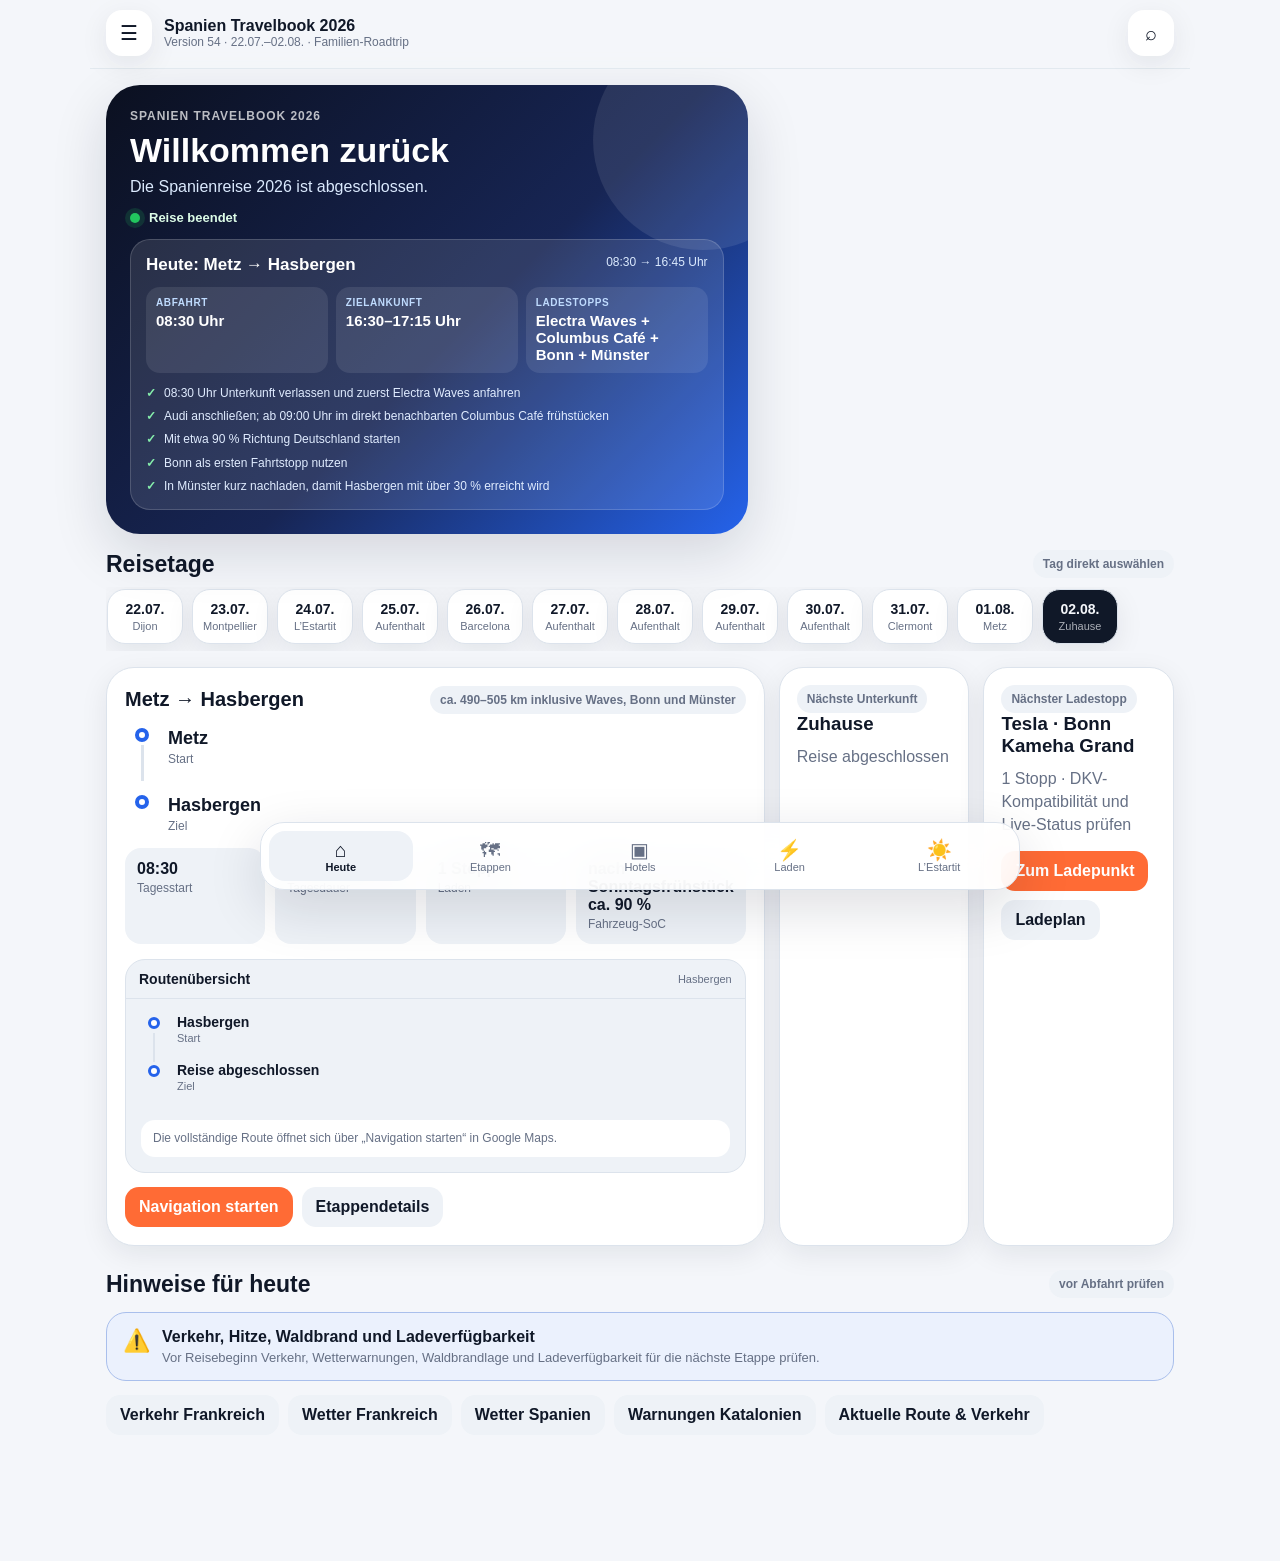
==== commit f6427cdd: "Add files via upload" ====
--- a/index.html
+++ b/index.html
@@ -5,7 +5,7 @@
 <meta charset="utf-8"/>
 <meta content="width=device-width,initial-scale=1,viewport-fit=cover" name="viewport"/>
 <meta content="#0b1020" name="theme-color"/>
-<title>Spanien Travelbook 2026 · Version 50</title>
+<title>Spanien Travelbook 2026 · Version 54</title>
 <style>
 :root{
   --bg:#f4f6fa;--panel:#ffffff;--panel2:#eef2f7;--text:#101828;--muted:#667085;
@@ -190,7 +190,7 @@
 .today-map-head{display:flex;align-items:center;justify-content:space-between;gap:10px;padding:11px 13px;border-bottom:1px solid var(--line)}
 .today-map-head b{font-size:14px}
 .today-map-head span{font-size:11px;color:var(--muted)}
-.today-map{display:none;width:100%;height:300px;border:0;background:var(--panel2)}
+.today-map{display:none!important}
 .today-map-preview{padding:15px}
 .today-map-stops{display:grid;gap:0}
 .today-map-stop{display:grid;grid-template-columns:26px 1fr;gap:10px;min-height:48px}
@@ -652,6 +652,9 @@
 /* V45: Clermont–Metz optimiert über A71 · A79/RCEA · A6 · A31; Maut-/Zeit-Kompromiss und Ladeplan synchronisiert */
 /* V46: frühere Google-Maps-Zwangspunkte Montmarault und Digoin */
 /* V48: Clermont–Metz vollständig neu gerechnet · sinnvoll verteilte Stopps Saint-Ambreuil und Val-de-Meuse */
+/* V51: Google Directions API-URL; nur echte Halte, keine künstlichen Zwangspunkte */
+/* V52: frühere eingebettete Tagesroute mit saddr/daddr */
+/* V53: fehleranfällige Google-Maps-Iframe-Einbettung entfernt; stabile Mehrstopp-Routenansicht im Travelbook plus externer Directions-Link */
 /* V50: Google-Maps-Einbettung auch bei lokal geöffneter Datei aktiviert; direkter Fallback-Link ergänzt. */
 /* V49: fehlerhaften Stop C entfernt · keine Orts-Zwangspunkte Digoin/Montceau · Val-de-Meuse eindeutig Richtung Nancy/Metz */
 </style>
@@ -660,7 +663,7 @@
 <div class="app">
 <header class="topbar">
 <button aria-label="Menü öffnen" class="icon-btn" id="menuBtn">☰</button>
-<div class="brand"><strong>Spanien Travelbook 2026</strong><span>Version 50 · 22.07.–02.08. · Familien-Roadtrip</span></div>
+<div class="brand"><strong>Spanien Travelbook 2026</strong><span>Version 54 · 22.07.–02.08. · Familien-Roadtrip</span></div>
 <button aria-label="Suche öffnen" class="icon-btn" id="searchBtn">⌕</button>
 </header>
 <main>
@@ -699,7 +702,7 @@
 <div class="route-kpi"><b id="todaySoc">Start 90 %</b><span>Fahrzeug-SoC</span></div>
 </div>
 <div class="today-map-wrap">
-<div class="today-map-head"><b>Tagesroute</b><span id="todayMapLabel">Dijon → Montpellier</span></div>
+<div class="today-map-head"><b>Routenübersicht</b><span id="todayMapLabel">Dijon → Montpellier</span></div>
 <div class="today-map-preview" id="todayMapPreview">
 <div class="today-map-stops" id="todayMapStops"></div>
 <div class="today-map-note" id="todayMapNote">Die vollständige Route öffnet sich über „Navigation starten“ in Google Maps.</div>
@@ -1776,15 +1779,15 @@
 plan:'08:30 Uhr Abfahrt in L’Estartit mit 90–95 % SoC. Direkte Fahrt über die A75 Richtung Millau. Gegen 12:30 Uhr Ankunft an der Aire du Viaduc de Millau. Für Toiletten, Fotos und den kurzen Weg zum Aussichtspunkt 20–30 Minuten einplanen. Anschließend weiter zur Aire de l’Aveyron und dort als einzigem planmäßigen Ladestopp von voraussichtlich etwa 10–15 % auf 80–85 % laden; Ladezeit ungefähr 30–35 Minuten. Danach direkte Weiterfahrt nach Clermont-Ferrand. Geplante Ankunft etwa 16:00–16:45 Uhr, Zielwert ca. 16:15 Uhr. Audi-Navigation, DKV-App, Verkehr und Ladeverfügbarkeit bleiben am Fahrtag verbindlich.'},
 
 {id:'s5',originAddress:'13 Boulevard Trudaine, 63000 Clermont-Ferrand, Frankreich',destinationAddress:'56 Rue Haute Seille, 57000 Metz, Frankreich',date:'01.08.',weekday:'Sa',departureTime:'08:30',arrivalTime:'16:45',arrivalWindow:'16:30–17:15',totalDayTime:'ca. 8–8,75 Std.',todayStops:'Atlante Lempdes + Frühstück Marie Blachère + Fastned Saint-Ambreuil + Val-de-Meuse Richtung Nancy/Metz',todayChecks:['Mit dem tatsächlichen Rest-SoC des Vorabends starten – voraussichtlich etwa 30–40 %','08:30 Uhr Unterkunft verlassen, zuerst Atlante Lempdes anschließen und währenddessen bei Marie Blachère frühstücken','Mit etwa 85–90 % über A71, A79, N79/E607 sowie N70/N80 Richtung Chalon-sur-Saône starten','Fastned Aire de Saint-Ambreuil als Hauptladestopp nutzen','Am Aire du Val de Meuse auf etwa 75 % nachladen; danach Metz mit rund 30–35 % erreichen'],from:'Clermont-Ferrand',to:'Metz',title:'Clermont-Ferrand → Metz',
-    summary:'Bereinigte Route nach dem Frühstücksladen in Lempdes: über A71 und A79/N79 zur N70/N80, anschließend A6 und A31 nach Metz. Die unnötigen Orts-Zwangspunkte Digoin und Montceau-les-Mines wurden entfernt. Unterwegs wird am Fastned Aire de Saint-Ambreuil und später ausschließlich an der A31-Raststätte Val de Meuse in Fahrtrichtung Nancy/Metz geladen.',
+    summary:'Bereinigte Route nach dem Frühstücksladen in Lempdes: über A71 und A79/N79 zur N70/N80, anschließend A6 und A31 nach Metz. Sämtliche künstlichen Orts- und Autobahn-Zwangspunkte wurden entfernt. Unterwegs wird am Fastned Aire de Saint-Ambreuil und später ausschließlich an der A31-Raststätte Val de Meuse in Fahrtrichtung Nancy/Metz geladen.',
     tags:['Etappe','Metz','Rückfahrt','23 kWh/100 km','A71/A79/E607/N80/A6/A31'],distance:'ca. 580–600 km inklusive Lempdes, Saint-Ambreuil und Val-de-Meuse',driveTime:'ca. 8–8,75 Std. inklusive Frühstück und zwei Ladepausen',
     toll:'Mautoptimierte Route über A71, A79, E607/N70/N80, A6 und A31; aktuellen Betrag am Fahrtag in der Navigation prüfen',
     chargingPlan:'Lempdes ca. 30–40 % → 90 % · Fastned Saint-Ambreuil ca. 15–20 % → 85 % · Val-de-Meuse ca. 20–30 % → etwa 75 %',
     evening:'Nach Ankunft Check-in, kompakte Altstadtrunde und Abendessen; kein Laden am Abend bei mindestens 30 %',
     startSoc:'ca. 30–40 % an der Unterkunft · nach Frühstück/HPC 85–90 %',maxMotorwaySpeed:'130 km/h',expectedAverageSpeed:'85–95 km/h',overnight:'Appartement Rue Haute Seille',
     destinationCharging:'Geplante Ankunft in Metz mit etwa 30–35 %. Laden auf Sonntagmorgen verlegen.',
-    routeWaypoints:['Atlante 10 Rue du Pontel 63370 Lempdes','Échangeur A71 A79 03390 Montmarault Frankreich','Fastned Aire de Saint-Ambreuil A6 71240 Saint-Ambreuil Frankreich','ENGIE Vianeo A31 Val de Meuse direction Nancy 52140 Val-de-Meuse Frankreich'],
-    plan:'08:30 Uhr Abfahrt von der Unterkunft und kurze Fahrt zur Atlante-Station in Lempdes. Audi sofort anschließen und während des Ladens bei Marie Blachère frühstücken. Gegen 09:10–09:20 Uhr mit etwa 90 % starten. Für Google Maps bleibt nur der Autobahnknoten Montmarault als technischer Zwangspunkt erhalten; die fehlerhaften Ortsstopps Digoin und Montceau-les-Mines sind vollständig entfernt. Danach direkte Fahrt zum Fastned Aire de Saint-Ambreuil, dort nach rund 245 km voraussichtlich mit etwa 15–20 % ankommen und auf ungefähr 85 % laden. Der zweite Ladestopp ist eindeutig als ENGIE Vianeo A31 Val de Meuse in Fahrtrichtung Nancy/Metz hinterlegt, sodass keine Kehrtwende mehr entsteht. Dort bei etwa 20–30 % nur bis ungefähr 75 % nachladen. Von dort verbleiben rund 140 km bis Metz; bei 23 kWh/100 km ergibt sich eine geplante Ankunft mit etwa 30–35 %. Realistisches Ankunftsfenster 16:30–17:15 Uhr. Audi-Prognose, Verkehr, DKV-Akzeptanz und Live-Status bleiben verbindlich.'},
+    routeWaypoints:['Atlante, 10 Rue du Pontel, 63370 Lempdes, Frankreich','Aire de service de Saint-Ambreuil, A6, 71240 Saint-Ambreuil, Frankreich','ENGIE Vianeo - A31 Val de Meuse, Aire du Val de Meuse, 52140 Val-de-Meuse, Frankreich'],
+    plan:'08:30 Uhr Abfahrt von der Unterkunft und kurze Fahrt zur Atlante-Station in Lempdes. Audi sofort anschließen und während des Ladens bei Marie Blachère frühstücken. Gegen 09:10–09:20 Uhr mit etwa 90 % starten. Google Maps erhält nur die drei tatsächlichen Halte Lempdes, Saint-Ambreuil und Val de Meuse; künstliche Orts- und Autobahn-Zwangspunkte sind vollständig entfernt. Danach direkte Fahrt zum Fastned Aire de Saint-Ambreuil, dort nach rund 245 km voraussichtlich mit etwa 15–20 % ankommen und auf ungefähr 85 % laden. Der zweite Ladestopp ist eindeutig als ENGIE Vianeo A31 Val de Meuse in Fahrtrichtung Nancy/Metz hinterlegt, sodass keine Kehrtwende mehr entsteht. Dort bei etwa 20–30 % nur bis ungefähr 75 % nachladen. Von dort verbleiben rund 140 km bis Metz; bei 23 kWh/100 km ergibt sich eine geplante Ankunft mit etwa 30–35 %. Realistisches Ankunftsfenster 16:30–17:15 Uhr. Audi-Prognose, Verkehr, DKV-Akzeptanz und Live-Status bleiben verbindlich.'},
 
     {id:'s6',originAddress:'56 Rue Haute Seille, 57000 Metz, Frankreich',destinationAddress:'Hasbergen, Deutschland',date:'02.08.',weekday:'So',departureTime:'08:30',arrivalTime:'16:45',arrivalWindow:'16:30–17:15',totalDayTime:'ca. 8–8,75 Std.',todayStops:'Electra Waves + Columbus Café + Bonn + Münster',todayChecks:['08:30 Uhr Unterkunft verlassen und zuerst Electra Waves anfahren','Audi anschließen; ab 09:00 Uhr im direkt benachbarten Columbus Café frühstücken','Mit etwa 90 % Richtung Deutschland starten','Bonn als ersten Fahrtstopp nutzen','In Münster kurz nachladen, damit Hasbergen mit über 30 % erreicht wird'],from:'Metz',to:'Hasbergen',title:'Metz → Hasbergen',
     summary:'Sonntagmorgen wird zuerst am Electra-HPC im Waves Actisud angeschlossen. Das Columbus Café im selben Einkaufszentrum öffnet sonntags um 09:00 Uhr; der Fußweg beträgt nur wenige Minuten. Danach startet ihr mit etwa 90 %. Bei 23 kWh/100 km sind zwei Fahrtstopps nötig, wenn Hasbergen mit über 30 % erreicht werden soll: Bonn und eine kurze Nachladung in Münster.',
@@ -2026,7 +2029,7 @@
       arrivalSoc:'voraussichtlich ca. 20–30 %',departureSoc:'etwa 75 %',
       toilet:'rund um die Uhr an der Rastanlage',toiletName:'Raststättentoilette',toiletConfirmed:true,
       food:'Restaurant, Café, Sandwiches und Shop an der Rastanlage',
-      map:'ENGIE Vianeo A31 Val de Meuse direction Nancy 52140 Val-de-Meuse France',
+      map:'ENGIE Vianeo - A31 Val de Meuse, Aire du Val de Meuse, 52140 Val-de-Meuse, France',
       routeRole:'zweiter regulärer Fahrt-Ladestopp',nextLeg:'Val-de-Meuse → Metz · ca. 140 km',targetSoc:'20–30 % → ca. 75 %',alternatives:[]
     },secondaryLabel:'2. Ladestopp'
   },
@@ -2165,7 +2168,7 @@
     {name:'Atlante Lempdes TEDi',query:'Atlante 10 Rue du Pontel 63370 Lempdes France'},
     {name:'Marie Blachère Lempdes Pontel',query:'Marie Blachère 3 Rue du Pontel 63370 Lempdes France'},
     {name:'Fastned Saint-Ambreuil',query:'Fastned Aire de Saint-Ambreuil A6 71240 Saint-Ambreuil France'},
-    {name:'Val de Meuse Richtung Nancy/Metz',query:'ENGIE Vianeo A31 Val de Meuse direction Nancy 52140 Val-de-Meuse France'},
+    {name:'Val de Meuse Richtung Nancy/Metz',query:'ENGIE Vianeo - A31 Val de Meuse, Aire du Val de Meuse, 52140 Val-de-Meuse, France'},
     {name:'Metz',query:'56 Rue Haute Seille 57000 Metz France'}
   ],
   s6:[
@@ -2455,18 +2458,22 @@
   const value=normalizeMapValue(query);
   openExternal(`https://www.google.com/maps/search/?api=1&query=${encodeURIComponent(value)}`);
 }
+function buildGoogleRouteUrl(origin,destination,waypoints=[]){
+  const start=String(normalizeMapValue(origin)||'').trim();
+  const end=String(normalizeMapValue(destination)||'').trim();
+  const stops=(Array.isArray(waypoints)?waypoints:[])
+    .map(normalizeMapValue)
+    .map(v=>String(v||'').trim())
+    .filter(Boolean);
+  const params=new URLSearchParams({api:'1',origin:start,destination:end,travelmode:'driving',dir_action:'navigate'});
+  if(stops.length) params.set('waypoints',stops.join('|'));
+  return `https://www.google.com/maps/dir/?${params.toString()}`;
+}
 function openDirections(origin,destination,waypoints=[]){
-  const points=[origin,...(Array.isArray(waypoints)?waypoints:[]),destination]
-    .filter(Boolean)
-    .map(value=>encodeURIComponent(normalizeMapValue(value)));
-  openExternal(`https://www.google.com/maps/dir/${points.join('/')}/`);
-}
-function googleMapsEmbedUrl(origin,destination,waypoints=[]){
-  const start=normalizeMapValue(origin||'');
-  const end=normalizeMapValue(destination||'');
-  const stops=(Array.isArray(waypoints)?waypoints:[]).map(normalizeMapValue).filter(Boolean);
-  const destinationChain=[...stops,end].filter(Boolean).map(encodeURIComponent).join('+to:');
-  return `https://maps.google.com/maps?output=embed&saddr=${encodeURIComponent(start)}&daddr=${destinationChain}&dirflg=d`;
+  const url=buildGoogleRouteUrl(origin,destination,waypoints);
+  // Auf iPhone/iPad muss die Universal-URL im selben Fenster geöffnet werden,
+  // damit Google Maps die komplette Mehrstopp-Route übernimmt.
+  window.location.href=url;
 }
 function updateTodayMap(stage,mode){
   const frame=$('#todayRouteMap');
@@ -2502,25 +2509,27 @@
       <div><b>${esc(normalizeMapValue(point))}</b><span>${index===0?'Start':index===points.length-1?'Ziel':`Zwischenstopp ${index}`}</span></div>
     </div>`).join('');
 
+  frame.removeAttribute('src');
+  frame.style.display='none';
   if(mode!=='holiday' && mode!=='after'){
     const actual=travel.stages.find(x=>x.id===stage?.id)||travel.stages[0];
-    const mapUrl=googleMapsEmbedUrl(
-      actual.originAddress||actual.from,
-      actual.destinationAddress||actual.to,
-      actual.routeWaypoints||[]
-    );
-    frame.src=mapUrl;
-    frame.style.display='block';
-    note.innerHTML='Die Karte wird auch in der lokal geöffneten Datei geladen. Falls iOS oder Google die Einbettung blockiert, <button class="link-btn" id="todayMapOpenFallback" type="button">Route direkt in Google Maps öffnen</button>.';
+    const isClermontMetz=actual.id==='s5';
+    note.innerHTML=isClermontMetz
+      ? 'Die komplette Route wird direkt an Google Maps übergeben. <button class="link-btn" id="todayMapOpenFallback" type="button">Gesamtroute öffnen</button><div class="actions" style="margin-top:8px"><button class="btn secondary" id="routeLeg1" type="button">1 · Clermont → Lempdes</button><button class="btn secondary" id="routeLeg2" type="button">2 · Lempdes → Saint-Ambreuil</button><button class="btn secondary" id="routeLeg3" type="button">3 · Saint-Ambreuil → Val de Meuse</button><button class="btn secondary" id="routeLeg4" type="button">4 · Val de Meuse → Metz</button></div>'
+      : 'Die komplette Reihenfolge ist oben dargestellt. <button class="link-btn" id="todayMapOpenFallback" type="button">Vollständige Route in Google Maps anzeigen</button>.';
     const fallback=$('#todayMapOpenFallback');
     if(fallback) fallback.addEventListener('click',()=>openDirections(
       actual.originAddress||actual.from,
       actual.destinationAddress||actual.to,
       actual.routeWaypoints||[]
     ));
+    if(isClermontMetz){
+      const pts=[actual.originAddress||actual.from,...(actual.routeWaypoints||[]),actual.destinationAddress||actual.to];
+      ['routeLeg1','routeLeg2','routeLeg3','routeLeg4'].forEach((id,i)=>{
+        const btn=$('#'+id); if(btn&&pts[i]&&pts[i+1]) btn.addEventListener('click',()=>openDirections(pts[i],pts[i+1],[]));
+      });
+    }
   }else{
-    frame.removeAttribute('src');
-    frame.style.display='none';
     note.textContent='Die vollständige Route öffnet sich über „Navigation starten“ in Google Maps.';
   }
 }
@@ -2782,7 +2791,7 @@
     s2:['Tesla · Salaise-sur-Sanne','Tesla Supercharger Green 7 N7 38150 Salaise-sur-Sanne France','1 Stopp'],
     s3:['Carrefour Torroella · 150 kW','Camí del Molí s/n 17257 Torroella de Montgrí Spanien','1 Zielstopp + Reserve'],
     s4:['HPC · Aire de l’Aveyron','Aire de l’Aveyron A75 12150 Sévérac-d’Aveyron France','1 HPC-Stopp + Millau'],
-    s5:['Fastned Saint-Ambreuil + Val-de-Meuse Richtung Nancy/Metz','ENGIE Vianeo A31 Val de Meuse direction Nancy 52140 Val-de-Meuse France','2 Stopps'],
+    s5:['Fastned Saint-Ambreuil + Val-de-Meuse Richtung Nancy/Metz','ENGIE Vianeo - A31 Val de Meuse, Aire du Val de Meuse, 52140 Val-de-Meuse, France','2 Stopps'],
     s6:['Tesla · Bonn Kameha Grand','Tesla Supercharger Am Bonner Bogen 1 53227 Bonn Deutschland','1 Stopp']
   })[id]||['Direktfahrt','IONITY Aire de Service Narbonne-Vinassan Nord A9 11110 Vinassan France','flexibel'];
 }
@@ -3619,7 +3628,7 @@
   results.push(document.getElementById('weatherCard')===null);
   results.push(travel.stages[0].todayStops==='Erftstadt + Trier + Val-de-Meuse');
   results.push(Boolean(document.getElementById('todayRouteMap')) && Boolean(document.getElementById('todayMapLabel')) && Boolean(document.getElementById('todayMapStops')));
-  results.push(typeof googleMapsEmbedUrl==='function' && googleMapsEmbedUrl('A','B',['C']).includes('output=embed'));
+  results.push(typeof buildGoogleRouteUrl==='function' && buildGoogleRouteUrl('A','B',['C']).includes('/dir/'));
   results.push(!document.getElementById('todaySection') && !document.getElementById('todayState'));
   results.push(!document.getElementById('metricRoute') && !document.getElementById('metricStatus'));
   results.push(document.querySelectorAll('.dashboard .metric').length===1);
@@ -3730,7 +3739,7 @@
   results.push(travel.stages.find(s=>s.id==='s2')?.routeWaypoints?.[1]?.includes('54 Rue de Longvic'));
   results.push(routeAuditPoints.s2?.[0]?.name==='Allego Chenôve');
   results.push(travel.hotelHubs.h1?.charging?.includes('Allego Hypercharger'));
-  results.push(travel.stages.find(s=>s.id==='s5')?.routeWaypoints?.length===4 && travel.stages.find(s=>s.id==='s5')?.routeWaypoints?.[1]?.includes('Montmarault') && travel.stages.find(s=>s.id==='s5')?.routeWaypoints?.[2]?.includes('Saint-Ambreuil') && travel.stages.find(s=>s.id==='s5')?.routeWaypoints?.[3]?.includes('direction Nancy'));
+  results.push(travel.stages.find(s=>s.id==='s5')?.routeWaypoints?.length===3 && travel.stages.find(s=>s.id==='s5')?.routeWaypoints?.[0]?.includes('Rue du Pontel') && travel.stages.find(s=>s.id==='s5')?.routeWaypoints?.[1]?.includes('Saint-Ambreuil') && travel.stages.find(s=>s.id==='s5')?.routeWaypoints?.[2]?.includes('Val de Meuse'));
   results.push(Array.from(document.querySelectorAll('[data-url]')).every(el=>{try{const u=new URL(el.dataset.url);return ['http:','https:'].includes(u.protocol);}catch(e){return false;}}));
   const failed=results.filter(x=>!x).length;
   const box=$('#selfTestResult');
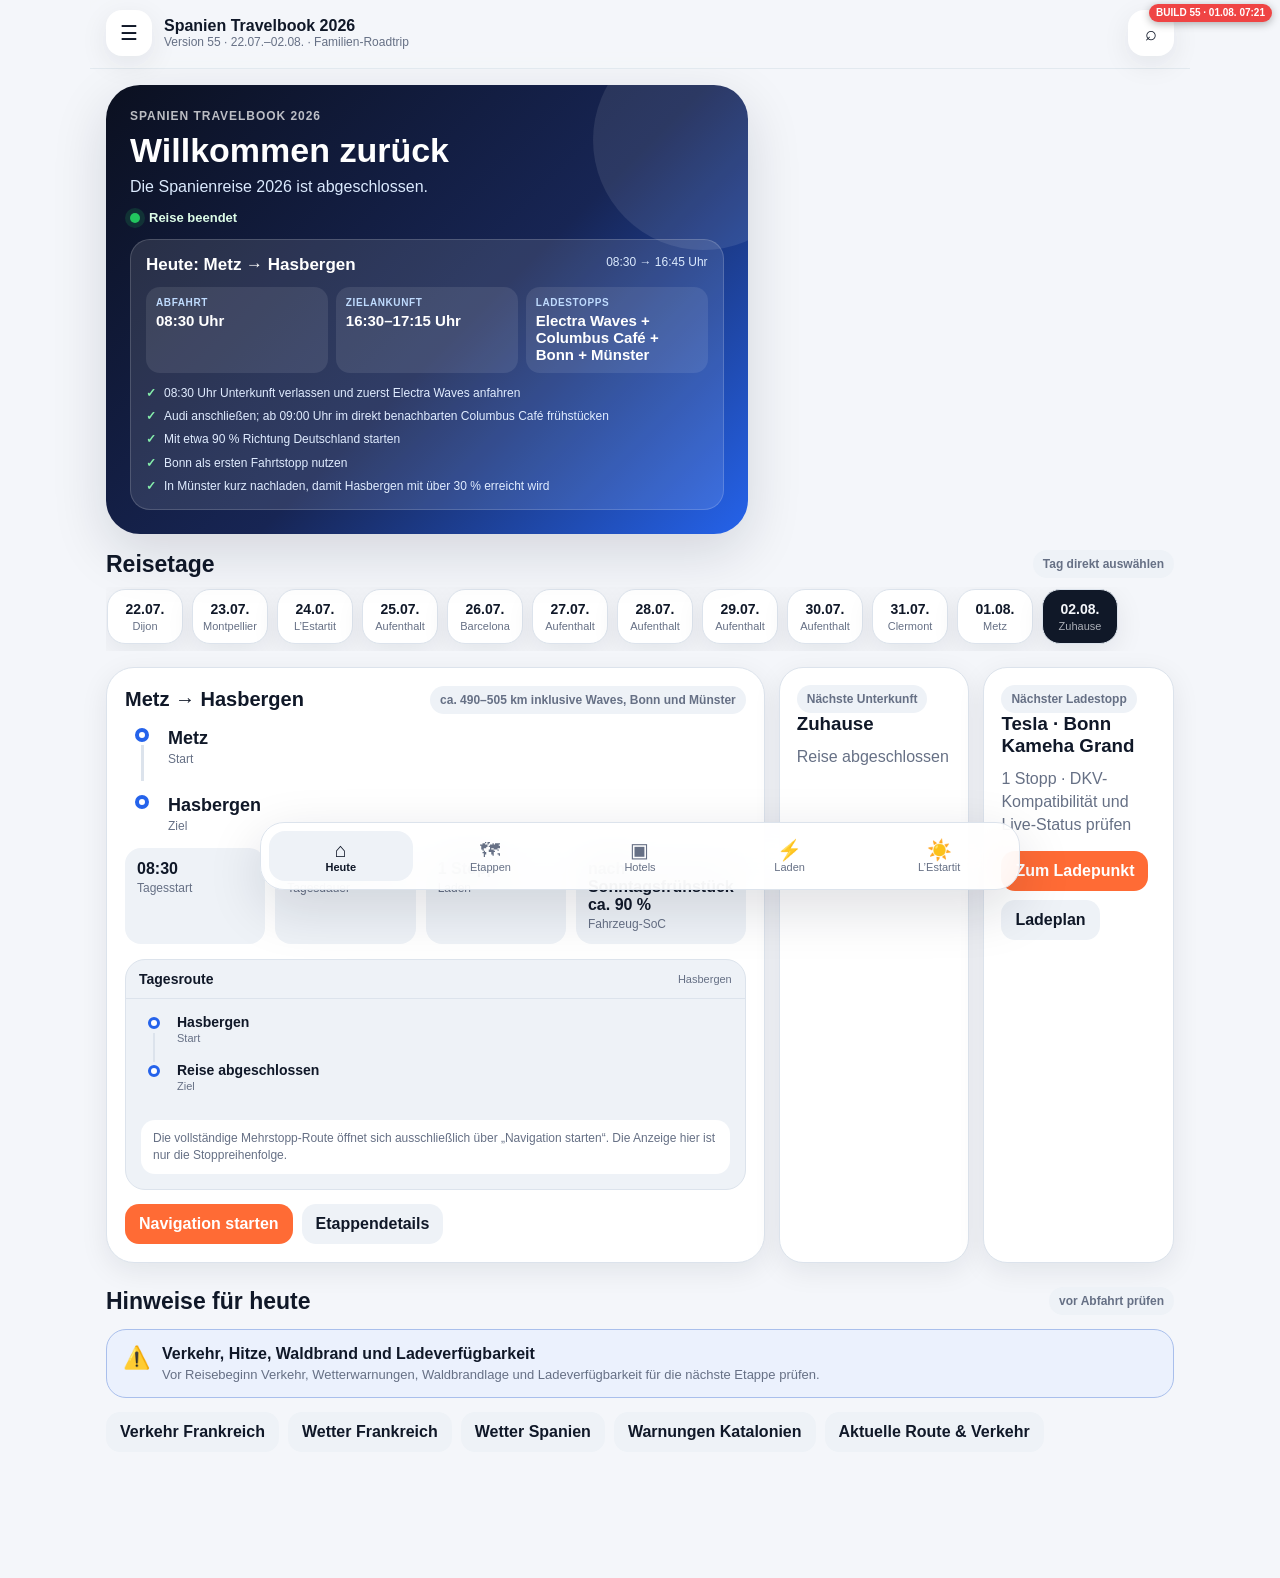
==== commit cac30039: "Add files via upload" ====
--- a/index.html
+++ b/index.html
@@ -5,7 +5,10 @@
 <meta charset="utf-8"/>
 <meta content="width=device-width,initial-scale=1,viewport-fit=cover" name="viewport"/>
 <meta content="#0b1020" name="theme-color"/>
-<title>Spanien Travelbook 2026 · Version 54</title>
+<meta http-equiv="Cache-Control" content="no-cache, no-store, must-revalidate"/>
+<meta http-equiv="Pragma" content="no-cache"/>
+<meta http-equiv="Expires" content="0"/>
+<title>Spanien Travelbook 2026 · Version 55</title>
 <style>
 :root{
   --bg:#f4f6fa;--panel:#ffffff;--panel2:#eef2f7;--text:#101828;--muted:#667085;
@@ -190,7 +193,7 @@
 .today-map-head{display:flex;align-items:center;justify-content:space-between;gap:10px;padding:11px 13px;border-bottom:1px solid var(--line)}
 .today-map-head b{font-size:14px}
 .today-map-head span{font-size:11px;color:var(--muted)}
-.today-map{display:none!important}
+.today-map{display:none;width:100%;height:300px;border:0;background:var(--panel2);pointer-events:none}
 .today-map-preview{padding:15px}
 .today-map-stops{display:grid;gap:0}
 .today-map-stop{display:grid;grid-template-columns:26px 1fr;gap:10px;min-height:48px}
@@ -653,17 +656,35 @@
 /* V46: frühere Google-Maps-Zwangspunkte Montmarault und Digoin */
 /* V48: Clermont–Metz vollständig neu gerechnet · sinnvoll verteilte Stopps Saint-Ambreuil und Val-de-Meuse */
 /* V51: Google Directions API-URL; nur echte Halte, keine künstlichen Zwangspunkte */
-/* V52: frühere eingebettete Tagesroute mit saddr/daddr */
-/* V53: fehleranfällige Google-Maps-Iframe-Einbettung entfernt; stabile Mehrstopp-Routenansicht im Travelbook plus externer Directions-Link */
+/* V52: eingebettete Tagesroute mit saddr/daddr statt fehlerhafter q-Suche; Vorschau nicht anklickbar */
+/* V55: Cache-Reset, sichtbare Build-Kennung und keine eingebettete Google-Maps-Routenkarte */
 /* V50: Google-Maps-Einbettung auch bei lokal geöffneter Datei aktiviert; direkter Fallback-Link ergänzt. */
 /* V49: fehlerhaften Stop C entfernt · keine Orts-Zwangspunkte Digoin/Montceau · Val-de-Meuse eindeutig Richtung Nancy/Metz */
+
+.build-marker{position:fixed;right:8px;top:calc(env(safe-area-inset-top) + 4px);z-index:9999;padding:3px 7px;border-radius:999px;background:#ef4444;color:#fff;font:700 10px/1.2 -apple-system,BlinkMacSystemFont,"Segoe UI",sans-serif;box-shadow:0 2px 8px rgba(0,0,0,.3)}
 </style>
 </head>
 <body>
+<div class="build-marker">BUILD 55 · 01.08. 07:21</div>
+<script>
+(function(){
+  const build='55';
+  try{
+    if('serviceWorker' in navigator){navigator.serviceWorker.getRegistrations().then(rs=>rs.forEach(r=>r.unregister())).catch(()=>{});}
+    if('caches' in window){caches.keys().then(keys=>Promise.all(keys.map(k=>caches.delete(k)))).catch(()=>{});}
+    const key='travelbook-build';
+    if(sessionStorage.getItem(key)!==build){
+      sessionStorage.setItem(key,build);
+      const u=new URL(location.href);
+      if(u.searchParams.get('build')!==build){u.searchParams.set('build',build);location.replace(u.toString());}
+    }
+  }catch(e){}
+})();
+</script>
 <div class="app">
 <header class="topbar">
 <button aria-label="Menü öffnen" class="icon-btn" id="menuBtn">☰</button>
-<div class="brand"><strong>Spanien Travelbook 2026</strong><span>Version 54 · 22.07.–02.08. · Familien-Roadtrip</span></div>
+<div class="brand"><strong>Spanien Travelbook 2026</strong><span>Version 55 · 22.07.–02.08. · Familien-Roadtrip</span></div>
 <button aria-label="Suche öffnen" class="icon-btn" id="searchBtn">⌕</button>
 </header>
 <main>
@@ -702,10 +723,10 @@
 <div class="route-kpi"><b id="todaySoc">Start 90 %</b><span>Fahrzeug-SoC</span></div>
 </div>
 <div class="today-map-wrap">
-<div class="today-map-head"><b>Routenübersicht</b><span id="todayMapLabel">Dijon → Montpellier</span></div>
+<div class="today-map-head"><b>Tagesroute</b><span id="todayMapLabel">Dijon → Montpellier</span></div>
 <div class="today-map-preview" id="todayMapPreview">
 <div class="today-map-stops" id="todayMapStops"></div>
-<div class="today-map-note" id="todayMapNote">Die vollständige Route öffnet sich über „Navigation starten“ in Google Maps.</div>
+<div class="today-map-note" id="todayMapNote">Die vollständige Mehrstopp-Route öffnet sich ausschließlich über „Navigation starten“. Die Anzeige hier ist nur die Stoppreihenfolge.</div>
 </div>
 <iframe class="today-map" id="todayRouteMap" loading="lazy" referrerpolicy="no-referrer-when-downgrade" title="Google-Maps-Karte der Tagesroute"></iframe>
 </div>
@@ -2458,22 +2479,21 @@
   const value=normalizeMapValue(query);
   openExternal(`https://www.google.com/maps/search/?api=1&query=${encodeURIComponent(value)}`);
 }
-function buildGoogleRouteUrl(origin,destination,waypoints=[]){
-  const start=String(normalizeMapValue(origin)||'').trim();
-  const end=String(normalizeMapValue(destination)||'').trim();
+function openDirections(origin,destination,waypoints=[]){
+  const start=normalizeMapValue(origin||'');
+  const end=normalizeMapValue(destination||'');
   const stops=(Array.isArray(waypoints)?waypoints:[])
     .map(normalizeMapValue)
-    .map(v=>String(v||'').trim())
     .filter(Boolean);
-  const params=new URLSearchParams({api:'1',origin:start,destination:end,travelmode:'driving',dir_action:'navigate'});
-  if(stops.length) params.set('waypoints',stops.join('|'));
-  return `https://www.google.com/maps/dir/?${params.toString()}`;
-}
-function openDirections(origin,destination,waypoints=[]){
-  const url=buildGoogleRouteUrl(origin,destination,waypoints);
-  // Auf iPhone/iPad muss die Universal-URL im selben Fenster geöffnet werden,
-  // damit Google Maps die komplette Mehrstopp-Route übernimmt.
-  window.location.href=url;
+  const wp=stops.length ? `&waypoints=${encodeURIComponent(stops.join('|'))}` : '';
+  openExternal(`https://www.google.com/maps/dir/?api=1&origin=${encodeURIComponent(start)}&destination=${encodeURIComponent(end)}&travelmode=driving${wp}`);
+}
+function googleMapsEmbedUrl(origin,destination,waypoints=[]){
+  const start=normalizeMapValue(origin||'');
+  const end=normalizeMapValue(destination||'');
+  const stops=(Array.isArray(waypoints)?waypoints:[]).map(normalizeMapValue).filter(Boolean);
+  const destinationChain=[...stops,end].filter(Boolean).map(encodeURIComponent).join('+to:');
+  return `https://maps.google.com/maps?saddr=${encodeURIComponent(start)}&daddr=${destinationChain}&dirflg=d&output=embed`;
 }
 function updateTodayMap(stage,mode){
   const frame=$('#todayRouteMap');
@@ -2509,28 +2529,26 @@
       <div><b>${esc(normalizeMapValue(point))}</b><span>${index===0?'Start':index===points.length-1?'Ziel':`Zwischenstopp ${index}`}</span></div>
     </div>`).join('');
 
-  frame.removeAttribute('src');
-  frame.style.display='none';
   if(mode!=='holiday' && mode!=='after'){
     const actual=travel.stages.find(x=>x.id===stage?.id)||travel.stages[0];
-    const isClermontMetz=actual.id==='s5';
-    note.innerHTML=isClermontMetz
-      ? 'Die komplette Route wird direkt an Google Maps übergeben. <button class="link-btn" id="todayMapOpenFallback" type="button">Gesamtroute öffnen</button><div class="actions" style="margin-top:8px"><button class="btn secondary" id="routeLeg1" type="button">1 · Clermont → Lempdes</button><button class="btn secondary" id="routeLeg2" type="button">2 · Lempdes → Saint-Ambreuil</button><button class="btn secondary" id="routeLeg3" type="button">3 · Saint-Ambreuil → Val de Meuse</button><button class="btn secondary" id="routeLeg4" type="button">4 · Val de Meuse → Metz</button></div>'
-      : 'Die komplette Reihenfolge ist oben dargestellt. <button class="link-btn" id="todayMapOpenFallback" type="button">Vollständige Route in Google Maps anzeigen</button>.';
+    const mapUrl=googleMapsEmbedUrl(
+      actual.originAddress||actual.from,
+      actual.destinationAddress||actual.to,
+      actual.routeWaypoints||[]
+    );
+    frame.src=mapUrl;
+    frame.style.display='block';
+    note.innerHTML='Die eingebettete Karte zeigt nur die vollständige Tagesroute und ist absichtlich nicht anklickbar. Für Navigation <button class="link-btn" id="todayMapOpenFallback" type="button">Route in Google Maps öffnen</button>.';
     const fallback=$('#todayMapOpenFallback');
     if(fallback) fallback.addEventListener('click',()=>openDirections(
       actual.originAddress||actual.from,
       actual.destinationAddress||actual.to,
       actual.routeWaypoints||[]
     ));
-    if(isClermontMetz){
-      const pts=[actual.originAddress||actual.from,...(actual.routeWaypoints||[]),actual.destinationAddress||actual.to];
-      ['routeLeg1','routeLeg2','routeLeg3','routeLeg4'].forEach((id,i)=>{
-        const btn=$('#'+id); if(btn&&pts[i]&&pts[i+1]) btn.addEventListener('click',()=>openDirections(pts[i],pts[i+1],[]));
-      });
-    }
   }else{
-    note.textContent='Die vollständige Route öffnet sich über „Navigation starten“ in Google Maps.';
+    frame.removeAttribute('src');
+    frame.style.display='none';
+    note.textContent='Die vollständige Mehrstopp-Route öffnet sich ausschließlich über „Navigation starten“. Die Anzeige hier ist nur die Stoppreihenfolge.';
   }
 }
 
@@ -3628,7 +3646,7 @@
   results.push(document.getElementById('weatherCard')===null);
   results.push(travel.stages[0].todayStops==='Erftstadt + Trier + Val-de-Meuse');
   results.push(Boolean(document.getElementById('todayRouteMap')) && Boolean(document.getElementById('todayMapLabel')) && Boolean(document.getElementById('todayMapStops')));
-  results.push(typeof buildGoogleRouteUrl==='function' && buildGoogleRouteUrl('A','B',['C']).includes('/dir/'));
+  results.push(typeof googleMapsEmbedUrl==='function' && googleMapsEmbedUrl('A','B',['C']).includes('output=embed'));
   results.push(!document.getElementById('todaySection') && !document.getElementById('todayState'));
   results.push(!document.getElementById('metricRoute') && !document.getElementById('metricStatus'));
   results.push(document.querySelectorAll('.dashboard .metric').length===1);
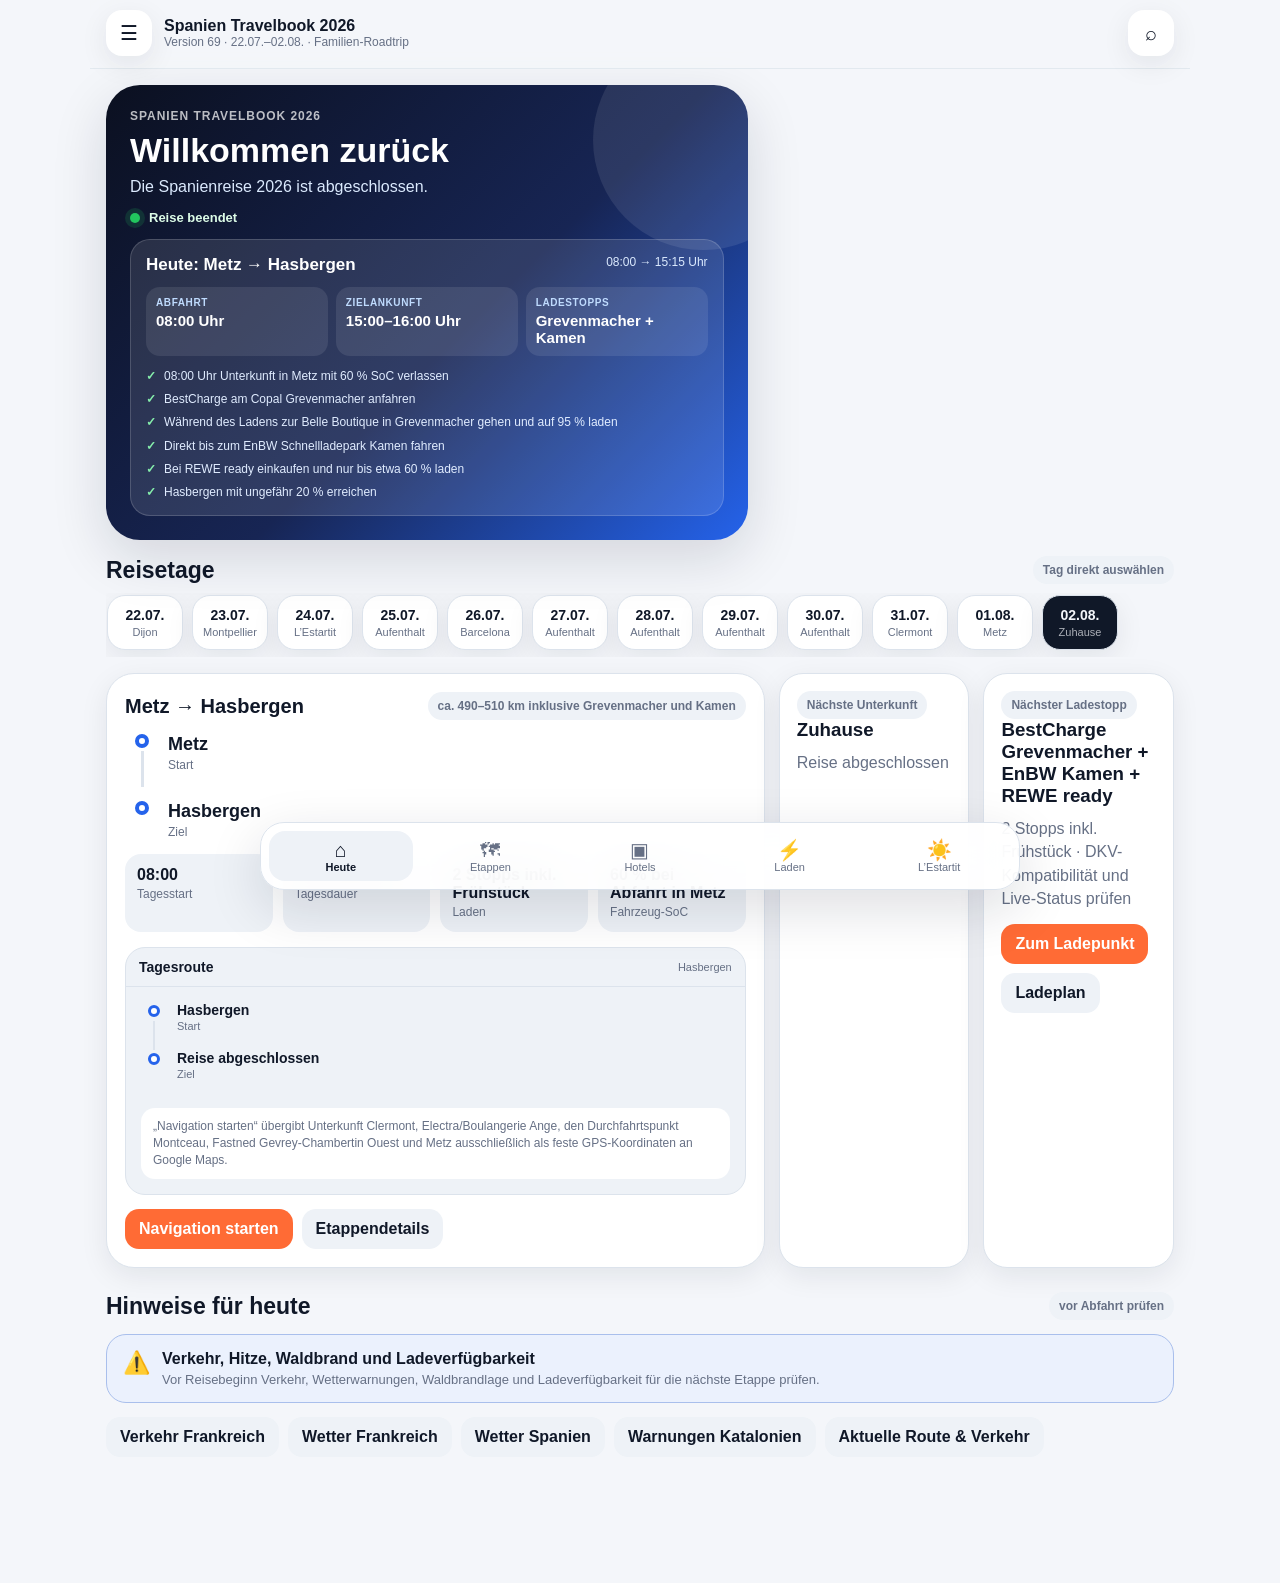
==== commit 6a158e01: "Add files via upload" ====
--- a/index.html
+++ b/index.html
@@ -5,10 +5,7 @@
 <meta charset="utf-8"/>
 <meta content="width=device-width,initial-scale=1,viewport-fit=cover" name="viewport"/>
 <meta content="#0b1020" name="theme-color"/>
-<meta http-equiv="Cache-Control" content="no-cache, no-store, must-revalidate"/>
-<meta http-equiv="Pragma" content="no-cache"/>
-<meta http-equiv="Expires" content="0"/>
-<title>Spanien Travelbook 2026 · Version 55</title>
+<title>Spanien Travelbook 2026 · Version 70</title>
 <style>
 :root{
   --bg:#f4f6fa;--panel:#ffffff;--panel2:#eef2f7;--text:#101828;--muted:#667085;
@@ -648,43 +645,30 @@
 /* V38: Rücketappe Variante A · nur Aire du Viaduc · ein HPC-Stopp · Clermont-Altstadt und Bouillon */
 /* V39: Samstagmorgen Clermont · zuerst Electra laden, währenddessen Frühstück bei Marie Blachère · DKV-Hinweis */
 /* V40: Samstagmorgen Clermont/Lempdes · Atlante 10 Rue du Pontel + Marie Blachère 3 Rue du Pontel */
-/* V41: Verbrauch 23 kWh/100 km · Clermont–Metz und Metz–Hasbergen neu gerechnet · Sonntagmorgen Metz zuerst laden, dann Frühstück im Waves */
+/* V70: Metz–Hasbergen final geprüft · Grevenmacher Bäcker, Grevenmacher Laden, Kamen REWE ready */
 /* V42: robuste Tagesansicht und statische Unterkunfts-Fallbacks bei blockierter JavaScript-Initialisierung */
 /* V43: dynamische Etappenseite bindet alle Aktionsbuttons nach jedem Rendern neu */
 /* V44: Vollprüfung · robuste Fallback-Aktionen · Zeit- und SoC-Konsistenz der Rückreise */
 /* V45: Clermont–Metz optimiert über A71 · A79/RCEA · A6 · A31; Maut-/Zeit-Kompromiss und Ladeplan synchronisiert */
 /* V46: frühere Google-Maps-Zwangspunkte Montmarault und Digoin */
-/* V48: Clermont–Metz vollständig neu gerechnet · sinnvoll verteilte Stopps Saint-Ambreuil und Val-de-Meuse */
+/* V48: Clermont–Metz vollständig neu gerechnet · sinnvoll verteilte Stopps Montceau-les-Mines und Val-de-Meuse */
 /* V51: Google Directions API-URL; nur echte Halte, keine künstlichen Zwangspunkte */
 /* V52: eingebettete Tagesroute mit saddr/daddr statt fehlerhafter q-Suche; Vorschau nicht anklickbar */
-/* V55: Cache-Reset, sichtbare Build-Kennung und keine eingebettete Google-Maps-Routenkarte */
+/* V56: Clermont–Metz mit festen GPS-Punkten; Morgenstopp getrennt von Fernroute */
+/* V58: erster Fahrt-Ladestopp Allego Burger King Montceau-les-Mines direkt am N70-Korridor */
+/* V59: Clermont–Metz vollständig mit GPS-Koordinaten an Google Maps übergeben */
+/* V62: Electra Clermont + Boulangerie Ange als erster echter Ladestopp des Reisetags; gesamte Route nur mit GPS-Koordinaten */
+/* V63: Ladeplanung ab 90 % neu gerechnet · Montceau nur Durchfahrt · Hauptladung Beaune-Merceuil · Top-up Val de Meuse */
+/* V64: nach Frühstück 90 % · zweiter Ladestopp bei ca. 5 % · Fastned Gevrey-Chambertin Ouest auf 90 % · danach direkt Metz */
 /* V50: Google-Maps-Einbettung auch bei lokal geöffneter Datei aktiviert; direkter Fallback-Link ergänzt. */
 /* V49: fehlerhaften Stop C entfernt · keine Orts-Zwangspunkte Digoin/Montceau · Val-de-Meuse eindeutig Richtung Nancy/Metz */
-
-.build-marker{position:fixed;right:8px;top:calc(env(safe-area-inset-top) + 4px);z-index:9999;padding:3px 7px;border-radius:999px;background:#ef4444;color:#fff;font:700 10px/1.2 -apple-system,BlinkMacSystemFont,"Segoe UI",sans-serif;box-shadow:0 2px 8px rgba(0,0,0,.3)}
 </style>
 </head>
 <body>
-<div class="build-marker">BUILD 55 · 01.08. 07:21</div>
-<script>
-(function(){
-  const build='55';
-  try{
-    if('serviceWorker' in navigator){navigator.serviceWorker.getRegistrations().then(rs=>rs.forEach(r=>r.unregister())).catch(()=>{});}
-    if('caches' in window){caches.keys().then(keys=>Promise.all(keys.map(k=>caches.delete(k)))).catch(()=>{});}
-    const key='travelbook-build';
-    if(sessionStorage.getItem(key)!==build){
-      sessionStorage.setItem(key,build);
-      const u=new URL(location.href);
-      if(u.searchParams.get('build')!==build){u.searchParams.set('build',build);location.replace(u.toString());}
-    }
-  }catch(e){}
-})();
-</script>
 <div class="app">
 <header class="topbar">
 <button aria-label="Menü öffnen" class="icon-btn" id="menuBtn">☰</button>
-<div class="brand"><strong>Spanien Travelbook 2026</strong><span>Version 55 · 22.07.–02.08. · Familien-Roadtrip</span></div>
+<div class="brand"><strong>Spanien Travelbook 2026</strong><span>Version 69 · 22.07.–02.08. · Familien-Roadtrip</span></div>
 <button aria-label="Suche öffnen" class="icon-btn" id="searchBtn">⌕</button>
 </header>
 <main>
@@ -726,7 +710,7 @@
 <div class="today-map-head"><b>Tagesroute</b><span id="todayMapLabel">Dijon → Montpellier</span></div>
 <div class="today-map-preview" id="todayMapPreview">
 <div class="today-map-stops" id="todayMapStops"></div>
-<div class="today-map-note" id="todayMapNote">Die vollständige Mehrstopp-Route öffnet sich ausschließlich über „Navigation starten“. Die Anzeige hier ist nur die Stoppreihenfolge.</div>
+<div class="today-map-note" id="todayMapNote">„Navigation starten“ übergibt Unterkunft Clermont, Electra/Boulangerie Ange, den Durchfahrtspunkt Montceau, Fastned Gevrey-Chambertin Ouest und Metz ausschließlich als feste GPS-Koordinaten an Google Maps.</div>
 </div>
 <iframe class="today-map" id="todayRouteMap" loading="lazy" referrerpolicy="no-referrer-when-downgrade" title="Google-Maps-Karte der Tagesroute"></iframe>
 </div>
@@ -1585,7 +1569,7 @@
 <button class="btn secondary" data-map="Place de Jaude Clermont-Ferrand">Rundgang starten</button>
 <button class="btn secondary" data-map="Cathédrale Notre-Dame-de-l’Assomption Clermont-Ferrand">Kathedrale</button>
 <button class="btn secondary" data-map="Bouillon Clermont Clermont-Ferrand">Bouillon Clermont</button>
-<button class="btn secondary" data-map="Atlante 10 Rue du Pontel 63370 Lempdes">Atlante morgens</button>
+<button class="btn secondary" data-map="45.789140,3.137831">Electra + Boulangerie Ange morgens</button>
 </div>
 </div>
 </article>
@@ -1799,35 +1783,34 @@
 routeWaypoints:['Viaduc de Millau A75','Aire du Viaduc de Millau Brocuéjouls 12100 Millau Frankreich','Aire de l’Aveyron A75 12150 Sévérac-d’Aveyron Frankreich'],
 plan:'08:30 Uhr Abfahrt in L’Estartit mit 90–95 % SoC. Direkte Fahrt über die A75 Richtung Millau. Gegen 12:30 Uhr Ankunft an der Aire du Viaduc de Millau. Für Toiletten, Fotos und den kurzen Weg zum Aussichtspunkt 20–30 Minuten einplanen. Anschließend weiter zur Aire de l’Aveyron und dort als einzigem planmäßigen Ladestopp von voraussichtlich etwa 10–15 % auf 80–85 % laden; Ladezeit ungefähr 30–35 Minuten. Danach direkte Weiterfahrt nach Clermont-Ferrand. Geplante Ankunft etwa 16:00–16:45 Uhr, Zielwert ca. 16:15 Uhr. Audi-Navigation, DKV-App, Verkehr und Ladeverfügbarkeit bleiben am Fahrtag verbindlich.'},
 
-{id:'s5',originAddress:'13 Boulevard Trudaine, 63000 Clermont-Ferrand, Frankreich',destinationAddress:'56 Rue Haute Seille, 57000 Metz, Frankreich',date:'01.08.',weekday:'Sa',departureTime:'08:30',arrivalTime:'16:45',arrivalWindow:'16:30–17:15',totalDayTime:'ca. 8–8,75 Std.',todayStops:'Atlante Lempdes + Frühstück Marie Blachère + Fastned Saint-Ambreuil + Val-de-Meuse Richtung Nancy/Metz',todayChecks:['Mit dem tatsächlichen Rest-SoC des Vorabends starten – voraussichtlich etwa 30–40 %','08:30 Uhr Unterkunft verlassen, zuerst Atlante Lempdes anschließen und währenddessen bei Marie Blachère frühstücken','Mit etwa 85–90 % über A71, A79, N79/E607 sowie N70/N80 Richtung Chalon-sur-Saône starten','Fastned Aire de Saint-Ambreuil als Hauptladestopp nutzen','Am Aire du Val de Meuse auf etwa 75 % nachladen; danach Metz mit rund 30–35 % erreichen'],from:'Clermont-Ferrand',to:'Metz',title:'Clermont-Ferrand → Metz',
-    summary:'Bereinigte Route nach dem Frühstücksladen in Lempdes: über A71 und A79/N79 zur N70/N80, anschließend A6 und A31 nach Metz. Sämtliche künstlichen Orts- und Autobahn-Zwangspunkte wurden entfernt. Unterwegs wird am Fastned Aire de Saint-Ambreuil und später ausschließlich an der A31-Raststätte Val de Meuse in Fahrtrichtung Nancy/Metz geladen.',
-    tags:['Etappe','Metz','Rückfahrt','23 kWh/100 km','A71/A79/E607/N80/A6/A31'],distance:'ca. 580–600 km inklusive Lempdes, Saint-Ambreuil und Val-de-Meuse',driveTime:'ca. 8–8,75 Std. inklusive Frühstück und zwei Ladepausen',
-    toll:'Mautoptimierte Route über A71, A79, E607/N70/N80, A6 und A31; aktuellen Betrag am Fahrtag in der Navigation prüfen',
-    chargingPlan:'Lempdes ca. 30–40 % → 90 % · Fastned Saint-Ambreuil ca. 15–20 % → 85 % · Val-de-Meuse ca. 20–30 % → etwa 75 %',
-    evening:'Nach Ankunft Check-in, kompakte Altstadtrunde und Abendessen; kein Laden am Abend bei mindestens 30 %',
-    startSoc:'ca. 30–40 % an der Unterkunft · nach Frühstück/HPC 85–90 %',maxMotorwaySpeed:'130 km/h',expectedAverageSpeed:'85–95 km/h',overnight:'Appartement Rue Haute Seille',
-    destinationCharging:'Geplante Ankunft in Metz mit etwa 30–35 %. Laden auf Sonntagmorgen verlegen.',
-    routeWaypoints:['Atlante, 10 Rue du Pontel, 63370 Lempdes, Frankreich','Aire de service de Saint-Ambreuil, A6, 71240 Saint-Ambreuil, Frankreich','ENGIE Vianeo - A31 Val de Meuse, Aire du Val de Meuse, 52140 Val-de-Meuse, Frankreich'],
-    plan:'08:30 Uhr Abfahrt von der Unterkunft und kurze Fahrt zur Atlante-Station in Lempdes. Audi sofort anschließen und während des Ladens bei Marie Blachère frühstücken. Gegen 09:10–09:20 Uhr mit etwa 90 % starten. Google Maps erhält nur die drei tatsächlichen Halte Lempdes, Saint-Ambreuil und Val de Meuse; künstliche Orts- und Autobahn-Zwangspunkte sind vollständig entfernt. Danach direkte Fahrt zum Fastned Aire de Saint-Ambreuil, dort nach rund 245 km voraussichtlich mit etwa 15–20 % ankommen und auf ungefähr 85 % laden. Der zweite Ladestopp ist eindeutig als ENGIE Vianeo A31 Val de Meuse in Fahrtrichtung Nancy/Metz hinterlegt, sodass keine Kehrtwende mehr entsteht. Dort bei etwa 20–30 % nur bis ungefähr 75 % nachladen. Von dort verbleiben rund 140 km bis Metz; bei 23 kWh/100 km ergibt sich eine geplante Ankunft mit etwa 30–35 %. Realistisches Ankunftsfenster 16:30–17:15 Uhr. Audi-Prognose, Verkehr, DKV-Akzeptanz und Live-Status bleiben verbindlich.'},
-
-    {id:'s6',originAddress:'56 Rue Haute Seille, 57000 Metz, Frankreich',destinationAddress:'Hasbergen, Deutschland',date:'02.08.',weekday:'So',departureTime:'08:30',arrivalTime:'16:45',arrivalWindow:'16:30–17:15',totalDayTime:'ca. 8–8,75 Std.',todayStops:'Electra Waves + Columbus Café + Bonn + Münster',todayChecks:['08:30 Uhr Unterkunft verlassen und zuerst Electra Waves anfahren','Audi anschließen; ab 09:00 Uhr im direkt benachbarten Columbus Café frühstücken','Mit etwa 90 % Richtung Deutschland starten','Bonn als ersten Fahrtstopp nutzen','In Münster kurz nachladen, damit Hasbergen mit über 30 % erreicht wird'],from:'Metz',to:'Hasbergen',title:'Metz → Hasbergen',
-    summary:'Sonntagmorgen wird zuerst am Electra-HPC im Waves Actisud angeschlossen. Das Columbus Café im selben Einkaufszentrum öffnet sonntags um 09:00 Uhr; der Fußweg beträgt nur wenige Minuten. Danach startet ihr mit etwa 90 %. Bei 23 kWh/100 km sind zwei Fahrtstopps nötig, wenn Hasbergen mit über 30 % erreicht werden soll: Bonn und eine kurze Nachladung in Münster.',
-    tags:['Etappe','Heimreise','23 kWh/100 km','Frühstück + Laden'],distance:'ca. 490–505 km inklusive Waves, Bonn und Münster',driveTime:'ca. 8–8,75 Std. inklusive Frühstück und drei Ladevorgängen',
-    toll:'Überwiegend mautfrei; gegebenenfalls geringe französische Maut bis Luxemburg',
-    chargingPlan:'Electra Waves ca. 30–35 % → 90 % · Bonn ca. 15–20 % → 80 % · Münster ca. 20–25 % → 55–60 %',
+{id:'s5',originAddress:'13 Boulevard Trudaine, 63000 Clermont-Ferrand, Frankreich',destinationAddress:'56 Rue Haute Seille, 57000 Metz, Frankreich',date:'01.08.',weekday:'Sa',departureTime:'08:30',arrivalTime:'16:30',arrivalWindow:'16:15–17:00',totalDayTime:'ca. 8–8,5 Std.',todayStops:'Electra Clermont + Frühstück Boulangerie Ange + Fastned Gevrey-Chambertin Ouest',todayChecks:['Mit dem tatsächlichen Rest-SoC des Vorabends starten – voraussichtlich etwa 30–40 %','08:30 Uhr Unterkunft verlassen, zuerst Electra Clermont anschließen und währenddessen bei Boulangerie Ange frühstücken','Gegen 09:10–09:20 Uhr mit 90 % über A71, A79 und N79/N70 starten','Montceau-les-Mines nur passieren – dort ist kein Ladestopp vorgesehen','Zweiter Ladestopp des Tages erst bei Fastned Gevrey-Chambertin Ouest; Zielankunft dort ca. 5 % und Ladung auf 90 %','Falls die Audi-Prognose vor Gevrey unter 5 % fällt, Beaune-Merceuil als Sicherheitsreserve nutzen'],from:'Clermont-Ferrand',to:'Metz',title:'Clermont-Ferrand → Metz',
+    summary:'Ladeplanung nach deinem 5-%-Prinzip: morgens bei Electra Clermont während des Frühstücks auf 90 % laden. Danach über A71, A79 und N79/N70 ohne Ladepause in Montceau bis Fastned Gevrey-Chambertin Ouest an der A31. Dieser zweite Ladestopp des Tages liegt etwa 280–290 km nach dem Bäcker und soll mit ungefähr 5 % erreicht werden. Dort auf 90 % laden und anschließend ohne weiteren Pflichtstopp direkt nach Metz fahren.',
+    tags:['Etappe','Metz','Rückfahrt','23 kWh/100 km','5-%-Minimum','A71/A79/N79/N70/N80/A6/A31'],distance:'ca. 560–580 km inklusive Electra Clermont und Fastned Gevrey-Chambertin',driveTime:'ca. 8–8,5 Std. inklusive Frühstück und einem Fahrt-Ladestopp',
+    toll:'Mautoptimierte Route über A71, A79, N79/N70/N80, A6 und A31; aktuellen Betrag am Fahrtag in der Navigation prüfen',
+    chargingPlan:'Electra Clermont ca. 30–40 % → 90 % · Fastned Gevrey-Chambertin Ouest ca. 5 % → 90 %',
+    evening:'Nach Ankunft Check-in, kompakte Altstadtrunde und Abendessen; Sonntagmorgen mit 60 % direkt nach Grevenmacher zum Lade- und Frühstücksstopp',
+    startSoc:'ca. 30–40 % an der Unterkunft · nach Frühstück/HPC 90 %',maxMotorwaySpeed:'130 km/h',expectedAverageSpeed:'80–90 km/h',overnight:'Appartement Rue Haute Seille',
+    destinationCharging:'Geplante Ankunft in Metz ungefähr mit 5–10 %. Laden auf Sonntagmorgen verlegen.',
+    routeWaypoints:['45.789140,3.137831','46.680201,4.365510','47.216712,5.001740'],
+    plan:'08:30 Uhr Abfahrt von der Unterkunft und kurze Fahrt zur Electra-Station bei Boulangerie Ange, GPS 45.789140,3.137831. Audi sofort anschließen und während des Ladens direkt am Standort frühstücken. Gegen 09:10–09:20 Uhr mit 90 % starten. Die Route führt über A71, A79 und N79/N70; der Punkt bei Montceau-les-Mines dient ausschließlich als Durchfahrtspunkt und ist kein Halt. Nach ungefähr 280–290 km wird Fastned Aire de Gevrey-Chambertin Ouest an der A31, GPS 47.216712,5.001740, als zweiter Ladestopp des Tages mit etwa 5 % erreicht. Dort von ungefähr 5 % auf 90 % laden. Danach direkte Weiterfahrt über die A31 nach Metz, ohne planmäßigen Top-up am Val de Meuse. Erwartete Ankunft in Metz etwa 5–10 %. Wegen der knappen 5-%-Reserve gilt: zeigt die Audi-Liveprognose vor Gevrey weniger als 5 % an, muss Beaune-Merceuil als früherer Sicherheitsstopp genutzt werden. Audi-Prognose, Verkehr, DKV-Akzeptanz und Live-Status bleiben verbindlich.',morningRoute:{origin:'45.778355,3.090270',destination:'45.789140,3.137831'},mainRoute:{origin:'45.778355,3.090270',destination:'49.114720,6.182560',waypoints:['45.789140,3.137831','46.680201,4.365510','47.216712,5.001740']},routeDisplayPoints:['Unterkunft Clermont-Ferrand','Electra Clermont + Boulangerie Ange · auf 90 %','Montceau-les-Mines · nur Durchfahrt, kein Halt','Fastned Gevrey-Chambertin Ouest · ca. 5 % auf 90 %','Unterkunft Metz']},
+    {id:'s6',originAddress:'56 Rue Haute Seille, 57000 Metz, Frankreich',destinationAddress:'Hasbergen, Deutschland',date:'02.08.',weekday:'So',departureTime:'08:00',arrivalTime:'15:15',arrivalWindow:'15:00–16:00',totalDayTime:'ca. 7–8 Std.',todayStops:'Grevenmacher + Kamen',todayChecks:['08:00 Uhr Unterkunft in Metz mit 60 % SoC verlassen','BestCharge am Copal Grevenmacher anfahren','Während des Ladens zur Belle Boutique in Grevenmacher gehen und auf 95 % laden','Direkt bis zum EnBW Schnellladepark Kamen fahren','Bei REWE ready einkaufen und nur bis etwa 60 % laden','Hasbergen mit ungefähr 20 % erreichen'],from:'Metz',to:'Hasbergen',title:'Metz → Hasbergen',
+    summary:'Mit 60 % startet ihr in Metz und fahrt rund 78–85 km zum Copal Grevenmacher. Dort wird am BestCharge-HPC geladen; zum Frühstück geht ihr zur Belle Boutique in Grevenmacher. Abfahrt mit 95 %. Danach folgt die lange Etappe direkt zum EnBW Schnellladepark Kamen am Kamener Kreuz. Dort reicht eine kurze Ladung von etwa 10 % auf rund 60 %. Währenddessen kann der rund um die Uhr geöffnete autonome REWE-ready-Shop genutzt werden. Anschließend direkte Weiterfahrt nach Hasbergen mit geplant etwa 20 % Restakku.',
+    tags:['Etappe','Heimreise','23 kWh/100 km','Grevenmacher Laden + Frühstück','REWE ready','Ziel 20 %'],distance:'ca. 490–510 km inklusive Grevenmacher und Kamen',driveTime:'ca. 7–8 Std. inklusive Frühstück und zwei Ladevorgängen',
+    toll:'Über Luxemburg und Deutschland mautfrei; aktuelle Navigation und Verkehrslage am Fahrtag prüfen',
+    chargingPlan:'Grevenmacher ca. 37 % → 95 % · Kamen ca. 8–12 % → 60 % · Ziel Hasbergen ca. 20 %',
     evening:'Ankunft zuhause',
-    startSoc:'nach Sonntagsfrühstück ca. 90 %',maxMotorwaySpeed:'130 km/h',expectedAverageSpeed:'90–100 km/h',overnight:'Zuhause',
-    destinationCharging:'Geplante Ankunft zuhause mit etwa 35–40 %',
-    routeWaypoints:['Electra Waves Actisud 1 Chemin de la Pie Grièche 57160 Moulins-lès-Metz Frankreich','Columbus Café Waves Actisud Moulins-lès-Metz','Tesla Supercharger Am Bonner Bogen 1 53227 Bonn Deutschland','Tesla Supercharger Haus Uhlenkotten 28 48159 Münster Deutschland'],
-    plan:'08:30 Uhr Abfahrt von der Unterkunft und zuerst zum Electra-HPC Waves Actisud. Audi anschließen; das Columbus Café liegt im selben Einkaufszentrum und öffnet sonntags um 09:00 Uhr. Während des Ladevorgangs frühstücken und auf etwa 90 % laden. Danach Richtung Bonn fahren. Bei 23 kWh/100 km wird Bonn voraussichtlich mit etwa 15–20 % erreicht; dort auf etwa 80 % laden. Nach rund 185–195 km folgt Tesla Münster, voraussichtliche Ankunft etwa 20–25 %. Dort reicht eine kurze Nachladung auf etwa 55–60 %. Die restlichen etwa 60–70 km nach Hasbergen führen zu einer Zielreserve von ungefähr 35–40 %. DKV Card +Charge bei Tesla in der Tesla-App hinterlegen; Live-Prognose des Audi hat Vorrang.'}
+    startSoc:'60 % bei Abfahrt in Metz',maxMotorwaySpeed:'130 km/h',expectedAverageSpeed:'85–95 km/h',overnight:'Zuhause',
+    destinationCharging:'Geplante Ankunft zuhause mit etwa 20 %',
+    routeWaypoints:['BestCharge Copal Grevenmacher 2 Route Nationale 1 L-6776 Grevenmacher Luxemburg','EnBW Schnellladepark Kamener Kreuz Kamen Karree 12 59174 Kamen Deutschland'],
+    plan:'08:00 Uhr Abfahrt von der Unterkunft in Metz mit 60 % SoC. Nach rund 78–85 km und etwa 1:00–1:15 Stunden wird Grevenmacher voraussichtlich mit ungefähr 37 % erreicht. Am BestCharge-HPC anschließen, zur Belle Boutique in Grevenmacher gehen und bis 95 % laden. Gegen 09:50–10:05 Uhr weiterfahren. Die folgende Etappe zum EnBW Schnellladepark Kamen ist mit ungefähr 280–290 km die längste des Tages. Bei 23 kWh/100 km entspricht sie rund 84–87 % des nutzbaren Akkus; geplante Ankunft in Kamen daher mit etwa 8–12 %. Am EnBW-Ladepark bis ungefähr 60 % laden. Das reicht für die letzten etwa 125–135 km nach Hasbergen und eine Zielreserve von rund 20 %. Während der kurzen Ladung steht der autonome REWE-ready-Shop direkt am Ladepark zur Verfügung. Die Audi-Liveprognose hat Vorrang; zeigt sie in Kamen weniger als 18 % Ziel-SoC an, bis 55 % laden.'}
 
     ],
   hotels: [
     {id:'h1',name:'L’Atypique',place:'Dijon',date:'22.07.',status:'vollständig',source:'Buchung und Gastgeberangaben · Adresse, Zugang, Parken und Check-out bestätigt',checkin:'Self Check-in · bestätigte Zugangsdaten aus Gastgeber-Nachricht verwenden',parking:'Rue Marguerite Thibert ca. 150 m',address:'34Bis rue d’Auxonne, 21000 Dijon',summary:'Straßenparken Mo–Sa 9:00–12:30 und 14:00–19:00 Uhr gebührenpflichtig. Kostenloser Parkplatz: Rue Marguerite Thibert (ca. 150 m). Intermarché: 2 Stunden kostenlos. Empfohlener Abend: kurzer Altstadtrundgang mit einem kleinen Teil des Eulenwegs, gezielter Besuch der Eule an Notre-Dame, französischer Burger und Eis.',checkout:'laut Gastgeber-Nachricht bestätigt',charging:'23.07. morgens: Marie Blachère Chenôve mit drei DKV-HPC-Optionen über 150 kW im Radius von etwa 6 Fußminuten',nearby:'Altstadt, Place de la Libération, Notre-Dame, Intermarché, Rue Marguerite Thibert',hotelChecklist:'Gepäck ausladen · Fahrzeug parken · Self-Check-in · kurzer Eulenweg · Eule besuchen · Burger · Eis · Laden'},
     {id:'h2',name:'Ibis Budget Montpellier Centre Millénaire',place:'Montpellier',date:'23.07.',status:'vollständig',source:'Hotelinformation und Buchung',checkin:'ab 14:00 Uhr',parking:'kostenloser, geschlossener Hotelparkplatz',address:'25 rue des Frères Lumière, 34000 Montpellier',summary:'Check-out bis 12:00 Uhr. Gültiger Ausweis erforderlich. Kostenloser, geschlossener Hotelparkplatz und vier kostenpflichtige Ladepunkte. Abendziel ist La Grande-Motte mit Hafenrunde, Café Soleil als preisbewusster Hauptoption sowie La Barque Bleue und Le Poisson Bleu als Seafood-Alternativen.',checkout:'bis 12:00 Uhr',charging:'24.07. Abfahrt 09:45 Uhr mit 85 % · Tesla Rivesaltes bis 90 % (ca. 35–40 Min.) · Carrefour Torroella bis 95 % (ca. 25–35 Min.)',nearby:'La Grande-Motte, Hafen, Café Soleil, La Barque Bleue, Le Poisson Bleu',hotelChecklist:'einchecken · Ladestand prüfen · 09:45 Uhr auschecken · Brioche Dorée Odysseum · Tesla Rivesaltes · Carrefour Torroella'},
     {id:'h3',name:'ALMA BEACH ESTARTIT',place:'L’Estartit',date:'24.–31.07.',status:'vollständig',source:'Booking.com-Unterkunftsseite · Kontaktangaben von Mónica',checkin:'15:00–18:00 Uhr · Ankunftszeit vorab mitteilen',parking:'kostenloses Parken in den umliegenden Straßen',address:'11 Carrer Salines, 17258 L’Estartit, Spanien',summary:'Familienunterkunft für den einwöchigen Strandaufenthalt an der Costa Brava. Idealer Ausgangspunkt für Strand, Hafenpromenade, Medes-Inseln, Barcelona-Tagesausflug und die geplante Costa-Brava-Rundtour über Begur, Pals und Peratallada.',checkout:'08:00–10:00 Uhr',charging:'Anreise 24.07.: Start Montpellier 85 % · Tesla Rivesaltes bis 90 % · Carrefour Torroella bis 95 %. Vor Rückfahrt am 30.07. erneut auf etwa 95 % laden',nearby:'Strandlage, saisonaler Supermarkt im Gebäude, Zentrum ca. 750 m, Medes-Inseln ca. 1 km',contactName:'Mónica',email:'almabeachestartit@gmail.com',phone:'+34679937019',whatsapp:'+34679937019',hotelChecklist:'Gepäck · Einkauf · Strandtasche · Hafenbummel · Barcelona planen · Audi vor Rückreise auf etwa 95 % laden'},
-    {id:'h4',name:'Airbnb bei Emilien',place:'Clermont-Ferrand',date:'31.07.',status:'teilweise',source:'Airbnb-Screenshots · Gastgeber Emilien · Co-Host Sophie; Zugang vollständig, Check-out-Uhrzeit noch offen',checkin:'Self Check-in über Schlüsselbox · Code 8848',parking:'Parkhaus Blaise Pascal ca. 200 m · Ticket/Pass 31 Tage gültig · für Ein- und Ausfahrt aufbewahren · nicht direkt am Handy lagern',address:'13 Boulevard Trudaine, 63000 Clermont-Ferrand, Frankreich',summary:'Zugang über das grüne Tor und den Innenhof. Wohnung im 2. Stock rechts; Tür mit festem Griff. Gegensprechanlage Wohnung 24. Der Schlüssel für die Fahrrad-/Motorradgarage befindet sich hinten links im Hof. Google Maps lokalisiert die Adresse teilweise ungenau; besser ein alternatives GPS-System oder die vollständige Adresse verwenden.',checkout:'Uhrzeit in der Airbnb-App prüfen · Schlüssel zurück in die Box',charging:'Samstag 01.08.: zuerst Atlante am TEDi, 10 Rue du Pontel in Lempdes anfahren und anschließen · ca. 2–3 Minuten zu Fuß zu Marie Blachère, 3 Rue du Pontel · während des Ladens frühstücken · mit 80–85 % Richtung Metz starten · DKV-Akzeptanz und Live-Status morgens prüfen',nearby:'Place Delille ca. 5 Minuten zu Fuß · Bahnhof ca. 10 Minuten zu Fuß · Altstadt und Kathedrale gut erreichbar',hotelChecklist:'Schlüsselbox 8848 · grünes Tor · Innenhof · 2. Stock rechts · Gegensprechanlage 24 · Parkticket aufbewahren'},
-    {id:'h5',name:'Appartement Rue Haute Seille',place:'Metz',date:'01.08.',status:'teilweise',source:'Booking.com-Unterkunftsseite · Adresse und Zeiten bestätigt; Zugangsdaten folgen über Gastgeber',checkin:'14:00–22:00 Uhr · Ankunftszeit vorab mitteilen · Zugangsnachricht prüfen',parking:'öffentliche Parkmöglichkeiten in der Umgebung',address:'56 Rue Haute Seille, 57000 Metz, Frankreich',summary:'Innenstadtnahe Unterkunft für die letzte Übernachtung vor der Heimreise. Idealer Ausgangspunkt für einen Spaziergang über die Place Saint-Louis, zur Kathedrale Saint-Étienne und entlang der Mosel.',checkout:'bis 11:00 Uhr',charging:'02.08. morgens: zuerst Electra Waves Actisud anschließen · Columbus Café im selben Einkaufszentrum ab 09:00 Uhr · auf etwa 90 % laden · danach Bonn und kurzer Top-up in Münster',nearby:'Centre Pompidou-Metz ca. 1 km, Bahnhof ca. 1,1 km, Kathedrale und Place Saint-Louis fußläufig',hotelChecklist:'Gepäck · Parken · Altstadtrunde · 08:30 Electra Waves · 09:00 Columbus Café · auf 90 % laden · Check-out'}
+    {id:'h4',name:'Airbnb bei Emilien',place:'Clermont-Ferrand',date:'31.07.',status:'teilweise',source:'Airbnb-Screenshots · Gastgeber Emilien · Co-Host Sophie; Zugang vollständig, Check-out-Uhrzeit noch offen',checkin:'Self Check-in über Schlüsselbox · Code 8848',parking:'Parkhaus Blaise Pascal ca. 200 m · Ticket/Pass 31 Tage gültig · für Ein- und Ausfahrt aufbewahren · nicht direkt am Handy lagern',address:'13 Boulevard Trudaine, 63000 Clermont-Ferrand, Frankreich',summary:'Zugang über das grüne Tor und den Innenhof. Wohnung im 2. Stock rechts; Tür mit festem Griff. Gegensprechanlage Wohnung 24. Der Schlüssel für die Fahrrad-/Motorradgarage befindet sich hinten links im Hof. Google Maps lokalisiert die Adresse teilweise ungenau; besser ein alternatives GPS-System oder die vollständige Adresse verwenden.',checkout:'Uhrzeit in der Airbnb-App prüfen · Schlüssel zurück in die Box',charging:'Samstag 01.08.: zuerst Electra Clermont bei Boulangerie Ange, GPS 45.789140,3.137831, anfahren und anschließen · Bäckerei direkt am Standort · während des Ladens frühstücken · mit etwa 90 % Richtung Metz starten · DKV-Akzeptanz und Live-Status morgens prüfen',nearby:'Place Delille ca. 5 Minuten zu Fuß · Bahnhof ca. 10 Minuten zu Fuß · Altstadt und Kathedrale gut erreichbar',hotelChecklist:'Schlüsselbox 8848 · grünes Tor · Innenhof · 2. Stock rechts · Gegensprechanlage 24 · Parkticket aufbewahren'},
+    {id:'h5',name:'Appartement Rue Haute Seille',place:'Metz',date:'01.08.',status:'teilweise',source:'Booking.com-Unterkunftsseite · Adresse und Zeiten bestätigt; Zugangsdaten folgen über Gastgeber',checkin:'14:00–22:00 Uhr · Ankunftszeit vorab mitteilen · Zugangsnachricht prüfen',parking:'öffentliche Parkmöglichkeiten in der Umgebung',address:'56 Rue Haute Seille, 57000 Metz, Frankreich',summary:'Innenstadtnahe Unterkunft für die letzte Übernachtung vor der Heimreise. Idealer Ausgangspunkt für einen Spaziergang über die Place Saint-Louis, zur Kathedrale Saint-Étienne und entlang der Mosel.',checkout:'bis 11:00 Uhr',charging:'02.08. morgens: mit 60 % nach Grevenmacher · Petro-Center/BestCharge anschließen · Belle Boutique Grevenmacher · auf 95 % laden · danach direkt Kamen und auf etwa 60 % laden',nearby:'Centre Pompidou-Metz ca. 1 km, Bahnhof ca. 1,1 km, Kathedrale und Place Saint-Louis fußläufig',hotelChecklist:'Gepäck · Parken · Altstadtrunde · 08:00 Abfahrt · Grevenmacher/BestCharge · Belle Boutique Grevenmacher · auf 95 % laden · Kamen/REWE ready'}
   ],
 
   hotelHubs: {
@@ -1860,8 +1843,8 @@
     },
     h4:{
       restaurant:'Bouillon Clermont, Clermont-Ferrand',
-      breakfast:'Marie Blachère Lempdes Pontel, 3 Rue du Pontel, 63370 Lempdes',
-      charging:'Atlante am TEDi, 10 Rue du Pontel, 63370 Lempdes · bis 150 kW · DKV Mobility in Frankreich als Roamingpartner genannt · live prüfen',
+      breakfast:'Boulangerie Ange Clermont-Ferrand · direkt am Electra-Ladepark · GPS 45.789140,3.137831',
+      charging:'Electra Clermont-Ferrand · GPS 45.789140,3.137831 · HPC · DKV-Akzeptanz und Live-Status prüfen',
       supermarket:'supermarché près de Boulevard Trudaine Clermont-Ferrand',
       pharmacy:'pharmacie près de Boulevard Trudaine Clermont-Ferrand',
       parking:'Parking Blaise Pascal Clermont-Ferrand',
@@ -1869,8 +1852,8 @@
     },
     h5:{
       restaurant:'Au Cœur du Liban, 11 Place de Chambre, Metz',
-      breakfast:'Boulangerie Fort, Metz centre',
-      charging:'Tesla Supercharger Waves Actisud, 1 Chemin de la Pie Grièche, 57160 Moulins-lès-Metz',
+      breakfast:'Boulangerie Belle Boutique, Grevenmacher, Luxemburg',
+      charging:'BestCharge HPC, Copal Grevenmacher, 2 Route Nationale 1',
       supermarket:'supermarché près de Rue Haute Seille Metz',
       pharmacy:'pharmacie près de Rue Haute Seille Metz',
       parking:'Parking Coislin, Place Coislin, Metz',
@@ -2031,52 +2014,44 @@
 map:'Tesla Supercharger Aire de la Garde France'}]},reserve:null,secondaryLabel:'Reserve'
 },
 {
-    stageId:'s5',date:'01.08.',route:'Clermont-Ferrand → Metz',distance:'ca. 580–600 km',
-    maxDetourKm:2,minimumStalls:6,dkvRequired:true,maxMotorwaySpeed:'130 km/h',expectedAverageSpeed:'85–95 km/h',
-    calibration:'Planungsmodell',reference:'23 kWh/100 km · Start nach Lempdes 85–90 %',modelRate:'zwei sinnvoll verteilte Fahrt-Ladestopps',
-    note:'Route über A71, A79, N79/E607 und N70/N80 bis Chalon-sur-Saône, anschließend A6 und A31. Die Stopps liegen sinnvoll verteilt bei Saint-Ambreuil und Val-de-Meuse.',
+    stageId:'s5',date:'01.08.',route:'Clermont-Ferrand → Metz',distance:'ca. 560–580 km',
+    maxDetourKm:2,minimumStalls:4,dkvRequired:true,maxMotorwaySpeed:'130 km/h',expectedAverageSpeed:'80–90 km/h',
+    calibration:'Planungsmodell',reference:'23 kWh/100 km · Start nach Electra Clermont 90 %',modelRate:'5-%-Ankunft am zweiten Ladestopp · dort auf 90 %',
+    note:'Electra Clermont/Boulangerie Ange ist der erste Ladestopp des Tages. Danach wird Montceau-les-Mines ohne Ladepause passiert. Der zweite Ladestopp liegt erst nach ungefähr 280–290 km bei Fastned Gevrey-Chambertin Ouest und soll mit etwa 5 % erreicht werden. Dort wird auf 90 % geladen; anschließend direkte Weiterfahrt nach Metz.',
     primary:{
-      name:'1. Fahrt-Ladestopp · Fastned Aire de Saint-Ambreuil',legFrom:'Atlante Lempdes',legTo:'Saint-Ambreuil',location:'A6, Aire de Saint-Ambreuil, 71240 Saint-Ambreuil',
-      provider:'Fastned · DKV-Akzeptanz live prüfen',power:'bis 300 kW',stops:'HPC-Ladepark · Anzahl live prüfen',routeOffsetKm:0,legDistanceKm:245,
-      arrivalSoc:'voraussichtlich ca. 10–20 %',departureSoc:'ca. 85–90 %',
+      name:'2. Ladestopp des Tages · Fastned Gevrey-Chambertin Ouest',legFrom:'Electra Clermont',legTo:'Gevrey-Chambertin Ouest',location:'A31, Aire de Gevrey-Chambertin Ouest, 21220 Gevrey-Chambertin, Frankreich',
+      provider:'Fastned · DKV-Akzeptanz live prüfen',power:'bis 300 kW',stops:'8 Ladepunkte',routeOffsetKm:0,legDistanceKm:285,
+      arrivalSoc:'Planwert ca. 5 %',departureSoc:'90 %',
       toilet:'rund um die Uhr an der Rastanlage',toiletName:'Raststättentoilette',toiletConfirmed:true,
-      food:'Raststättenrestaurant, Café, Sandwiches und Shop',
-      map:'Fastned Aire de Saint-Ambreuil A6 71240 Saint-Ambreuil France',
-      routeRole:'Hauptladestopp',nextLeg:'Saint-Ambreuil → Val-de-Meuse',targetSoc:'15–20 % → ca. 85 %',alternatives:[]
+      food:'Café und Shop an der Rastanlage',
+      map:'47.216712,5.001740',
+      routeRole:'zweiter Ladestopp des Tages nach maximaler Ausnutzung der 90-%-Startladung',nextLeg:'Gevrey-Chambertin → Metz direkt',targetSoc:'ca. 5 % → 90 %',alternatives:[{deltaKm:-35,actualDelta:'etwa 30–40 km früher · nur nutzen, wenn Audi für Gevrey weniger als 5 % prognostiziert',routeOffsetKm:0,name:'ENGIE Vianeo Beaune-Merceuil · Sicherheitsreserve',location:'A6, Aire de Beaune-Merceuil, 21190 Merceuil',provider:'ENGIE Vianeo',power:'bis 300 kW',stops:'16 CCS-HPC',toilet:'Raststättentoilette',toiletName:'Raststättentoilette',toiletConfirmed:true,food:'Restaurant, Café und Shop',map:'46.963600,4.838140'}]
+    },
+    reserve:null,secondaryLabel:'Sicherheitsreserve'
+  },
+  {
+    stageId:'s6',date:'02.08.',route:'Metz → Hasbergen',distance:'ca. 455–470 km',
+    maxDetourKm:3,minimumStalls:6,dkvRequired:true,maxMotorwaySpeed:'130 km/h',expectedAverageSpeed:'85–95 km/h',
+    calibration:'Planungsmodell',reference:'23 kWh/100 km · nutzbarer Akku ca. 77 kWh · Start Metz 60 %',modelRate:'zwei Ladestopps inklusive Frühstück',
+    note:'Nach der Frühstücksladung auf 95 % in Grevenmacher führt die Route ohne Zwischenstopp direkt nach Kamen. Die rund 280–290 km benötigen rechnerisch etwa 84–87 % SoC. Deshalb Ankunft in Kamen mit etwa 8–12 % und kurze Ladung auf rund 60 %.',
+    primary:{
+      name:'1. Lade- und Frühstücksstopp · BestCharge Copal Grevenmacher',legFrom:'Metz',legTo:'Grevenmacher',location:'Copal Grevenmacher, 2 Route Nationale 1, L-6776 Grevenmacher, Luxemburg',
+      provider:'Petro-Center / BestCharge · DKV bestätigt',power:'HPC bis ca. 225 kW',stops:'mehrere CCS-HPC',routeOffsetKm:2,legDistanceKm:82,
+      arrivalSoc:'voraussichtlich ca. 37 %',departureSoc:'95 %',
+      toilet:'im Copal Shopping Center',toiletName:'Kundentoilette im Einkaufszentrum',toiletConfirmed:true,
+      food:'Belle Boutique in Grevenmacher · Fußweg separat verlinkt',
+      map:'BestCharge Copal Grevenmacher 2 Route Nationale 1 L-6776 Grevenmacher Luxemburg',
+      routeRole:'erster Pflichtstopp mit Frühstück',nextLeg:'Grevenmacher → Kamen · ca. 280–290 km',targetSoc:'ca. 37 % → 95 %',alternatives:[]
     },
     reserve:{
-      name:'2. Fahrt-Ladestopp · Val de Meuse Richtung Nancy/Metz',legFrom:'Saint-Ambreuil',legTo:'Val-de-Meuse',location:'A31, ENGIE Vianeo Val de Meuse · Fahrtrichtung Nancy/Metz, 52140 Val-de-Meuse',
-      provider:'ENGIE Vianeo · DKV-Akzeptanz live prüfen',power:'150–300 kW',stops:'14 Ladeanschlüsse laut Stationsverzeichnis',routeOffsetKm:0,legDistanceKm:200,
-      arrivalSoc:'voraussichtlich ca. 20–30 %',departureSoc:'etwa 75 %',
-      toilet:'rund um die Uhr an der Rastanlage',toiletName:'Raststättentoilette',toiletConfirmed:true,
-      food:'Restaurant, Café, Sandwiches und Shop an der Rastanlage',
-      map:'ENGIE Vianeo - A31 Val de Meuse, Aire du Val de Meuse, 52140 Val-de-Meuse, France',
-      routeRole:'zweiter regulärer Fahrt-Ladestopp',nextLeg:'Val-de-Meuse → Metz · ca. 140 km',targetSoc:'20–30 % → ca. 75 %',alternatives:[]
+      name:'2. Ladestopp · EnBW Schnellladepark Kamener Kreuz',legFrom:'Grevenmacher',legTo:'Kamen',location:'Kamen Karree 12, 59174 Kamen',
+      provider:'EnBW HyperNetz · DKV Mobility nutzbar',power:'bis 300 kW',stops:'52 HPC-Ladepunkte',routeOffsetKm:2,legDistanceKm:285,
+      arrivalSoc:'voraussichtlich ca. 8–12 %',departureSoc:'ca. 60 %',
+      toilet:'WC direkt am Ladepark',toiletName:'EnBW Ladepark-WC',toiletConfirmed:true,
+      food:'Autonomer REWE ready direkt am Ladepark, Kamen Karree 12 · 24/7',
+      map:'EnBW Schnellladepark Kamener Kreuz Kamen Karree 12 59174 Kamen Deutschland',shopMap:'REWE ready Kamen Karree 12 59174 Kamen Deutschland',
+      routeRole:'letzter Ladestopp der Heimfahrt',nextLeg:'Kamen → Hasbergen · ca. 125–135 km',targetSoc:'ca. 8–12 % → 60 %',alternatives:[]
     },secondaryLabel:'2. Ladestopp'
-  },
-  {
-    stageId:'s6',date:'02.08.',route:'Metz → Hasbergen',distance:'ca. 495 km',
-    maxDetourKm:3,minimumStalls:6,dkvRequired:true,maxMotorwaySpeed:'130 km/h',expectedAverageSpeed:'90–100 km/h',
-    calibration:'Planungsmodell',reference:'23 kWh/100 km · Start nach Waves 90 %',modelRate:'zwei Fahrt-Ladestopps',
-    note:'Ein einzelner Stopp reicht bei 23 kWh/100 km nicht für mehr als 30 % Zielreserve. Deshalb Bonn plus kurzer Top-up in Münster.',
-    primary:{
-      name:'1. Fahrtstopp · Tesla Bonn Kameha Grand',legFrom:'Metz / Waves',legTo:'Bonn',location:'Am Bonner Bogen 1, 53227 Bonn',
-      provider:'Tesla · DKV Card +Charge in Tesla-App',power:'bis 250 kW',stops:'12 HPC',routeOffsetKm:3,legDistanceKm:240,
-      arrivalSoc:'voraussichtlich ca. 15–20 %',departureSoc:'ca. 80 %',
-      toilet:'im Hotel- und Gastronomieumfeld',toiletName:'Kameha-Umfeld',toiletConfirmed:true,
-      food:'Hotel, Restaurants und Café im Bonner Bogen',
-      map:'Tesla Supercharger Am Bonner Bogen 1 53227 Bonn Deutschland',
-      routeRole:'erster Fahrtstopp',nextLeg:'Bonn → Münster',targetSoc:'15–20 % → 80 %',alternatives:[]
-    },
-    reserve:{
-      name:'2. kurzer Top-up · Tesla Münster',legFrom:'Bonn',legTo:'Münster',location:'Haus Uhlenkotten 28, 48159 Münster',
-      provider:'Tesla · für andere CCS-Fahrzeuge geöffnet · DKV Card +Charge in Tesla-App',power:'bis 250 kW',stops:'8 HPC',routeOffsetKm:2,legDistanceKm:190,
-      arrivalSoc:'voraussichtlich ca. 20–25 %',departureSoc:'ca. 55–60 %',
-      toilet:'Gastronomie und Gewerbe im Umfeld',toiletName:'Standortumfeld',toiletConfirmed:false,
-      food:'Gastronomie im Umfeld live prüfen',
-      map:'Tesla Supercharger Haus Uhlenkotten 28 48159 Münster Deutschland',
-      routeRole:'kurze Zielreserve-Nachladung',nextLeg:'Münster → Hasbergen · ca. 60–70 km',targetSoc:'20–25 % → 55–60 %',alternatives:[]
-    },secondaryLabel:'2. kurzer Top-up'
   }
 ];
 
@@ -2084,7 +2059,7 @@
   {stageId:'s1',place:'Dijon / Longvic',arrival:'Audi-Prognose maßgeblich',when:'am Etappenziel',target:'85 %',reason:'nur laden, wenn Ankunfts-SoC unter 60 % liegt'},
   {stageId:'s2',place:'Montpellier',arrival:'Audi-Prognose maßgeblich',when:'am Etappenziel',target:'85 %',reason:'nur laden, wenn Ankunfts-SoC unter 60 % liegt'},
   {stageId:'s3',place:'L’Estartit',arrival:'Audi-Prognose maßgeblich',when:'am Etappenziel',target:'85 %',reason:'nur laden, wenn Ankunfts-SoC unter 60 % liegt'},
-  {stageId:'s4',place:'Clermont-Ferrand',arrival:'voraussichtlich ca. 30–40 %',when:'kein Laden am Freitagabend',target:'—',reason:'Samstagmorgen zuerst Atlante Lempdes anfahren; während des Ladens bei Marie Blachère Pontel frühstücken'},
+  {stageId:'s4',place:'Clermont-Ferrand',arrival:'voraussichtlich ca. 30–40 %',when:'kein Laden am Freitagabend',target:'—',reason:'Samstagmorgen zuerst Electra Clermont anfahren; während des Ladens bei Boulangerie Ange frühstücken'},
   {stageId:'s5',place:'Metz / Moulins-lès-Metz',arrival:'Audi-Prognose maßgeblich',when:'am Etappenziel',target:'85 %',reason:'nur laden, wenn Ankunfts-SoC unter 60 % liegt'},
   {stageId:'s6',place:'Hasbergen',arrival:'Audi-Prognose maßgeblich',when:'nach Bedarf zuhause',target:'—',reason:'keine Folgetappe'}
 ];
@@ -2121,39 +2096,39 @@
   },
   s4:{
     title:'Samstagmorgen Clermont · zuerst laden, währenddessen frühstücken',
-    station:'Atlante Lempdes · TEDi',
-    provider:'Atlante · DKV Mobility wird für Frankreich als Roamingpartner genannt; Akzeptanz am Morgen in der DKV-App prüfen',
-    address:'10 Rue du Pontel, 63370 Lempdes, Frankreich',
+    station:'Electra Clermont · Boulangerie Ange',
+    provider:'Electra · DKV-Akzeptanz am Morgen in der DKV-App prüfen',
+    address:'GPS 45.789140,3.137831 · 9 Rue Bernard Palissy, Clermont-Ferrand',
     power:'HPC bis 300 kW; Fahrzeugleistung des Audi ist maßgeblich',
     stalls:'mehrere CCS-HPC-Ladepunkte · Live-Belegung prüfen',
     target:'voraussichtlich ca. 30–40 % → 80–85 %',
     duration:'etwa 25–35 Minuten, abhängig von Ankunfts-SoC und Ladeleistung',
-    bakery:'Marie Blachère Lempdes Pontel',
-    bakeryAddress:'3 Rue du Pontel, 63370 Lempdes, Frankreich',
-    bakeryHours:'Samstag laut Filialangabe ab 07:00 Uhr; am Morgen live prüfen',
-    walk:'etwa 2–3 Minuten zu Fuß; die aktuelle Fußroute vor Ort in Google Maps prüfen',
-    stationMaps:'https://www.google.com/maps/search/?api=1&query=Atlante+10+Rue+du+Pontel+63370+Lempdes',
-    bakeryMaps:'https://www.google.com/maps/search/?api=1&query=Marie+Blachere+3+Rue+du+Pontel+63370+Lempdes',
-    walkMaps:'https://www.google.com/maps/dir/?api=1&origin=Atlante+10+Rue+du+Pontel+63370+Lempdes&destination=Marie+Blachere+3+Rue+du+Pontel+63370+Lempdes&travelmode=walking',
-    note:'Ablauf am Samstag, 01.08.: etwa 08:30 Uhr von der Unterkunft losfahren, zuerst an der Atlante-Station am TEDi, 10 Rue du Pontel in Lempdes, parken und den Audi anschließen. Danach etwa 100–200 m beziehungsweise 2–3 Minuten zu Fuß zu Marie Blachère, 3 Rue du Pontel, gehen und während des Ladevorgangs frühstücken. Gegen 09:10–09:20 Uhr zum Fahrzeug zurückkehren und mit 80–85 % Richtung Metz starten. Croissants, Pain au Chocolat, Kaffee und belegte Baguettes eignen sich auch als Reiseproviant. Atlante nennt DKV Mobility in Frankreich als Roamingpartner; Akzeptanz, Preis, Live-Belegung und Fußweg unmittelbar vor Nutzung in der DKV-App beziehungsweise Google Maps kontrollieren. Reserve: Tesla Supercharger am Novotel, 32–34 Rue Georges Besse.'
+    bakery:'Boulangerie Ange Clermont-Ferrand',
+    bakeryAddress:'direkt am Ladepark · GPS 45.789140,3.137831',
+    bakeryHours:'Samstag ab 06:30 Uhr; am Morgen live prüfen',
+    walk:'direkt am selben Standort; kein zusätzlicher Fahrtstopp',
+    stationMaps:'https://www.google.com/maps/search/?api=1&query=45.789140%2C3.137831',
+    bakeryMaps:'https://www.google.com/maps/search/?api=1&query=45.789140%2C3.137831',
+    walkMaps:'https://www.google.com/maps/search/?api=1&query=45.789140%2C3.137831',
+    note:'Ablauf am Samstag, 01.08.: 08:30 Uhr Unterkunft verlassen und direkt zu Electra Clermont/Boulangerie Ange bei 45.789140,3.137831 fahren. Audi anschließen und am selben Standort frühstücken. Gegen 09:10–09:20 Uhr mit etwa 90 % Richtung Metz starten. Der Electra-Standort ist als erster Ladestopp der heutigen Gesamtstrecke fest in der Koordinatenroute enthalten. DKV-Akzeptanz, Preis und Live-Belegung unmittelbar vor Nutzung prüfen.'
   },
   s5:{
-    title:'Sonntagmorgen Metz · zuerst laden, währenddessen frühstücken',
-    station:'Electra Waves Actisud',
-    provider:'Electra · DKV-Akzeptanz in der DKV-App prüfen',
-    address:'1 Chemin de la Pie Grièche, 57160 Moulins-lès-Metz, Frankreich',
-    power:'HPC · Standort 24/7 geöffnet',
-    stalls:'mehrere HPC-Ladepunkte · Live-Belegung prüfen',
-    target:'voraussichtlich ca. 30–35 % → 90 %',
-    duration:'etwa 30–40 Minuten, abhängig vom tatsächlichen SoC',
-    bakery:'Columbus Café & Co · Waves Actisud',
-    bakeryAddress:'Centre commercial Waves, 1 Chemin de la Pie Grièche, 57160 Moulins-lès-Metz',
-    bakeryHours:'Sonntag ab 09:00 Uhr',
-    walk:'im selben Einkaufszentrum · etwa 1–3 Minuten zu Fuß',
-    stationMaps:'https://www.google.com/maps/search/?api=1&query=Electra+Waves+Actisud+1+Chemin+de+la+Pie+Grieche+57160+Moulins-les-Metz',
-    bakeryMaps:'https://www.google.com/maps/search/?api=1&query=Columbus+Cafe+Waves+Actisud+Moulins-les-Metz',
-    walkMaps:'https://www.google.com/maps/dir/?api=1&origin=Electra+Waves+Actisud+Moulins-les-Metz&destination=Columbus+Cafe+Waves+Actisud+Moulins-les-Metz&travelmode=walking',
-    note:'Ablauf am Sonntag, 02.08.: 08:30 Uhr Unterkunft verlassen, zuerst Electra Waves Actisud anfahren und den Audi anschließen. Das Columbus Café liegt im selben Einkaufszentrum und öffnet sonntags um 09:00 Uhr. Während des Ladens Kaffee, Kakao, Croissants, Muffins oder Sandwiches frühstücken. Gegen 09:30 Uhr mit etwa 90 % Richtung Hasbergen starten. DKV-Akzeptanz, Preis und Live-Belegung unmittelbar vorher prüfen.'
+    title:'Sonntagmorgen · Grevenmacher laden und frühstücken',
+    station:'BestCharge · Copal Grevenmacher',
+    provider:'Petro-Center / BestCharge · DKV bestätigt',
+    address:'Copal Grevenmacher, 2 Route Nationale 1, L-6776 Grevenmacher, Luxemburg',
+    power:'HPC bis ca. 225 kW · Fahrzeugleistung des Audi ist maßgeblich',
+    stalls:'mehrere CCS-HPC · Live-Belegung prüfen',
+    target:'voraussichtlich ca. 37 % → 95 %',
+    duration:'etwa 40–55 Minuten inklusive Frühstück',
+    bakery:'Boulangerie Belle Boutique · Grevenmacher',
+    bakeryAddress:'Boulangerie Belle Boutique, Copal Grevenmacher, 2 Route Nationale 1, L-6776 Grevenmacher, Luxemburg',
+    bakeryHours:'Sonntag geöffnet · aktuelle Öffnungszeit vor Abfahrt in Google Maps prüfen',
+    walk:'innerhalb des Copal Grevenmacher; nur wenige Gehminuten · separater Google-Maps-Fußweg vorhanden',
+    stationMaps:'https://www.google.com/maps/search/?api=1&query=BestCharge+Copal+Grevenmacher+2+Route+Nationale+1+L-6776+Grevenmacher+Luxembourg',
+    bakeryMaps:'https://www.google.com/maps/search/?api=1&query=Boulangerie+Belle+Boutique+Copal+Grevenmacher+2+Route+Nationale+1+L-6776+Grevenmacher+Luxembourg',
+    walkMaps:'https://www.google.com/maps/dir/?api=1&origin=BestCharge+Copal+Grevenmacher+2+Route+Nationale+1+L-6776+Grevenmacher+Luxembourg&destination=Boulangerie+Belle+Boutique+Copal+Grevenmacher+2+Route+Nationale+1+L-6776+Grevenmacher+Luxembourg&travelmode=walking',
+    note:'Ablauf am Sonntag, 02.08.: 08:00 Uhr Unterkunft in Metz mit 60 % verlassen und direkt zum Copal Grevenmacher fahren. Nach rund 78–85 km mit ungefähr 37 % ankommen. Audi am BestCharge-HPC anschließen und während des Ladens bei Belle Boutique frühstücken. Bis 95 % laden und anschließend ohne weiteren Zwischenstopp nach Kamen fahren.'
   }
 };
 
@@ -2186,15 +2161,15 @@
     {name:'Clermont-Ferrand',query:'13 Boulevard Trudaine 63000 Clermont-Ferrand France'}
   ],
   s5:[
-    {name:'Atlante Lempdes TEDi',query:'Atlante 10 Rue du Pontel 63370 Lempdes France'},
-    {name:'Marie Blachère Lempdes Pontel',query:'Marie Blachère 3 Rue du Pontel 63370 Lempdes France'},
-    {name:'Fastned Saint-Ambreuil',query:'Fastned Aire de Saint-Ambreuil A6 71240 Saint-Ambreuil France'},
-    {name:'Val de Meuse Richtung Nancy/Metz',query:'ENGIE Vianeo - A31 Val de Meuse, Aire du Val de Meuse, 52140 Val-de-Meuse, France'},
+    {name:'Electra Clermont + Boulangerie Ange',query:'45.789140,3.137831'},
+    {name:'Montceau-les-Mines · nur Durchfahrt',query:'46.680201,4.365510'},
+    {name:'Fastned Gevrey-Chambertin Ouest',query:'47.216712,5.001740'},
     {name:'Metz',query:'56 Rue Haute Seille 57000 Metz France'}
   ],
   s6:[
-    {name:'Tesla Waves Actisud',query:'1 Chemin de la Pie Grièche 57160 Moulins-lès-Metz France'},
-    {name:'Tesla Bonn',query:'Am Bonner Bogen 1 53227 Bonn Deutschland'},
+    {name:'Metz Unterkunft',query:'56 Rue Haute Seille 57000 Metz France'},
+    {name:'BestCharge Grevenmacher',query:'Copal Grevenmacher 2 Route Nationale 1 L-6776 Grevenmacher Luxembourg'},
+    {name:'EnBW Schnellladepark Kamener Kreuz',query:'Kamen Karree 12 59174 Kamen Deutschland'},
     {name:'Hasbergen',query:'Hasbergen 49205 Deutschland'}
   ]
 };
@@ -2226,8 +2201,8 @@
   if(stageId==='s2') return [242,252][index]??null;
   if(stageId==='s3') return [243,12][index]??null;
   if(stageId==='s4') return [300,15,45,170][index]??null;
-  if(stageId==='s5') return [245,200,140][index]??null;
-  if(stageId==='s6') return [240,240][index]??null;
+  if(stageId==='s5') return [250,205,140][index]??null;
+  if(stageId==='s6') return [82,285,90][index]??null;
   return null;
 }
 function auditClass(actual,planned){
@@ -2515,11 +2490,9 @@
   }else{
     const actual=travel.stages.find(x=>x.id===stage?.id)||travel.stages[0];
     title=actual.title;
-    points=[
-      actual.originAddress||actual.from,
-      ...(actual.routeWaypoints||[]),
-      actual.destinationAddress||actual.to
-    ];
+    points=(actual.id==='s5' && actual.routeDisplayPoints)
+      ? actual.routeDisplayPoints
+      : [actual.originAddress||actual.from,...(actual.routeWaypoints||[]),actual.destinationAddress||actual.to];
   }
 
   label.textContent=title;
@@ -2531,28 +2504,27 @@
 
   if(mode!=='holiday' && mode!=='after'){
     const actual=travel.stages.find(x=>x.id===stage?.id)||travel.stages[0];
-    const mapUrl=googleMapsEmbedUrl(
-      actual.originAddress||actual.from,
-      actual.destinationAddress||actual.to,
-      actual.routeWaypoints||[]
-    );
+    const routeOrigin=(actual.id==='s5' && actual.mainRoute)?actual.mainRoute.origin:(actual.originAddress||actual.from);
+    const routeDestination=(actual.id==='s5' && actual.mainRoute)?actual.mainRoute.destination:(actual.destinationAddress||actual.to);
+    const routeWaypoints=(actual.id==='s5' && actual.mainRoute)?(actual.mainRoute.waypoints||[]):(actual.routeWaypoints||[]);
+    const mapUrl=googleMapsEmbedUrl(routeOrigin,routeDestination,routeWaypoints);
     frame.src=mapUrl;
     frame.style.display='block';
     note.innerHTML='Die eingebettete Karte zeigt nur die vollständige Tagesroute und ist absichtlich nicht anklickbar. Für Navigation <button class="link-btn" id="todayMapOpenFallback" type="button">Route in Google Maps öffnen</button>.';
     const fallback=$('#todayMapOpenFallback');
-    if(fallback) fallback.addEventListener('click',()=>openDirections(
-      actual.originAddress||actual.from,
-      actual.destinationAddress||actual.to,
-      actual.routeWaypoints||[]
-    ));
+    if(fallback) fallback.addEventListener('click',()=>openDirections(routeOrigin,routeDestination,routeWaypoints));
   }else{
     frame.removeAttribute('src');
     frame.style.display='none';
-    note.textContent='Die vollständige Mehrstopp-Route öffnet sich ausschließlich über „Navigation starten“. Die Anzeige hier ist nur die Stoppreihenfolge.';
+    note.textContent='„Navigation starten“ übergibt Unterkunft Clermont, Electra/Boulangerie Ange, den Durchfahrtspunkt Montceau, Fastned Gevrey-Chambertin Ouest und Metz ausschließlich als feste GPS-Koordinaten an Google Maps.';
   }
 }
 
 function openStageRoute(stage){
+  if(stage?.id==='s5' && stage.mainRoute){
+    openDirections(stage.mainRoute.origin,stage.mainRoute.destination,stage.mainRoute.waypoints||[]);
+    return;
+  }
   openDirections(
     stage.originAddress||stage.from,
     stage.destinationAddress||stage.to,
@@ -2809,8 +2781,8 @@
     s2:['Tesla · Salaise-sur-Sanne','Tesla Supercharger Green 7 N7 38150 Salaise-sur-Sanne France','1 Stopp'],
     s3:['Carrefour Torroella · 150 kW','Camí del Molí s/n 17257 Torroella de Montgrí Spanien','1 Zielstopp + Reserve'],
     s4:['HPC · Aire de l’Aveyron','Aire de l’Aveyron A75 12150 Sévérac-d’Aveyron France','1 HPC-Stopp + Millau'],
-    s5:['Fastned Saint-Ambreuil + Val-de-Meuse Richtung Nancy/Metz','ENGIE Vianeo - A31 Val de Meuse, Aire du Val de Meuse, 52140 Val-de-Meuse, France','2 Stopps'],
-    s6:['Tesla · Bonn Kameha Grand','Tesla Supercharger Am Bonner Bogen 1 53227 Bonn Deutschland','1 Stopp']
+    s5:['Electra Clermont + Boulangerie Ange','45.789140,3.137831','2 Ladevorgänge inkl. Frühstück'],
+    s6:['BestCharge Grevenmacher + EnBW Kamen + REWE ready','EnBW Schnellladepark Kamener Kreuz Kamen Karree 12 59174 Kamen Deutschland','2 Stopps inkl. Frühstück']
   })[id]||['Direktfahrt','IONITY Aire de Service Narbonne-Vinassan Nord A9 11110 Vinassan France','flexibel'];
 }
 function renderToday(){
@@ -3337,6 +3309,7 @@
     </div>
     <div class="charge-stop-actions">
       <button class="btn primary" data-map="${esc(stop.map)}">Navigation</button>
+      ${stop.shopMap?`<button class="btn secondary" data-map="${esc(stop.shopMap)}">REWE ready</button>`:''}
       <div class="charge-stop-complete"><button class="charge-done-btn" type="button" data-charge-done="${esc(stageId)}:${esc(slot)}">✓ Erledigt – ausblenden</button></div>
     </div>
     <div class="charge-alternative-wrap">${stopAlternatives(stop)}</div>
@@ -3628,7 +3601,7 @@
   results.push(chargingStages.every(stage=>[stage.primary,stage.reserve,stage.tertiary].filter(Boolean).every(stop=>new Set((stop.alternatives||[]).map(a=>a.name)).size===(stop.alternatives||[]).length)));
   results.push(chargingStages.find(s=>s.stageId==='s1')?.primary?.name.includes('Erftstadt') && chargingStages.find(s=>s.stageId==='s1')?.reserve?.name.includes('GLOBUS Trier') && chargingStages.find(s=>s.stageId==='s1')?.tertiary?.name.includes('Val-de-Meuse'));
   results.push(chargingStages.find(s=>s.stageId==='s5')?.primary?.legDistanceKm===245 && chargingStages.find(s=>s.stageId==='s5')?.reserve?.legDistanceKm===200);
-  results.push(plannedLegKm('s6',1)===240);
+  results.push(plannedLegKm('s6',0)===82 && plannedLegKm('s6',1)===285 && plannedLegKm('s6',2)===90);
   const todayPlan=chargingStages.find(s=>s.stageId==='s1');
   results.push(Boolean(todayPlan?.tertiary) && [todayPlan.primary,todayPlan.reserve,todayPlan.tertiary].every(stop=>(stop.alternatives||[]).filter(a=>a.deltaKm<0).length===3 && (stop.alternatives||[]).filter(a=>a.deltaKm>0).length===3));
   results.push(orderedRouteStops(todayPlan,2).includes('Tesla Val-de-Meuse'));
@@ -3639,8 +3612,8 @@
   results.push(chargingStopCard(todayPlan.primary,'Test',true,'s1','primary').includes('data-charge-done="s1:primary"'));
   results.push(chargingStages.find(s=>s.stageId==='s1')?.primary?.name.includes('Erftstadt') && chargingStages.find(s=>s.stageId==='s1')?.reserve?.name.includes('GLOBUS Trier') && chargingStages.find(s=>s.stageId==='s1')?.tertiary?.name.includes('Val-de-Meuse'));
   results.push(chargingStages.find(s=>s.stageId==='s4')?.reserve?.name.includes('Aire de l’Aveyron'));
-  results.push(chargingStages.find(s=>s.stageId==='s5')?.reserve?.name.includes('Val de Meuse'));
-  results.push(chargingStages.find(s=>s.stageId==='s6')?.primary?.name.includes('Bonn'));
+  results.push(chargingStages.find(s=>s.stageId==='s5')?.primary?.name.includes('Gevrey-Chambertin'));
+  results.push(chargingStages.find(s=>s.stageId==='s6')?.primary?.name.includes('Kamen'));
   results.push(travel.stages.every(s=>/^\d{2}:\d{2}$/.test(s.departureTime) && /^\d{2}:\d{2}$/.test(s.arrivalTime)));
   results.push(Boolean(document.getElementById('todayBrief')) && Boolean(document.getElementById('todayDeparture')) && !document.getElementById('todaySection') && !document.getElementById('todayState'));
   results.push(document.getElementById('weatherCard')===null);
@@ -3652,8 +3625,8 @@
   results.push(document.querySelectorAll('.dashboard .metric').length===1);
   results.push(morningChargingPlans.s2?.mode==='bakeryOnly' && Boolean(morningChargingPlans.s2?.fallbackAddress));
   results.push(travel.stages.find(s=>s.id==='s4')?.routeWaypoints?.some(x=>x.includes('Aire du Viaduc de Millau')));
-  results.push(travel.stages.find(s=>s.id==='s5')?.routeWaypoints?.[0]?.includes('Rue du Pontel'));
-  results.push(travel.stages.find(s=>s.id==='s6')?.routeWaypoints?.[0]?.includes('Rue de Chaponost') && travel.stages.find(s=>s.id==='s6')?.routeWaypoints?.[1]?.includes('Pie Grièche'));
+  results.push(travel.stages.find(s=>s.id==='s5')?.routeWaypoints?.[0]?.includes('45.789140'));
+  results.push(travel.stages.find(s=>s.id==='s6')?.routeWaypoints?.[0]?.includes('Grevenmacher') && travel.stages.find(s=>s.id==='s6')?.routeWaypoints?.[1]?.includes('Kamen'));
   results.push(document.getElementById('day2607')?.textContent.includes('10:00') && document.getElementById('day2607')?.textContent.includes('Kolumbus') && document.getElementById('day2607')?.textContent.includes('nur von außen') && document.getElementById('day2607')?.textContent.includes('Gelaaati di Marco') && document.getElementById('day2607')?.textContent.includes('La Fonda'));
   results.push(
     chargingStages.find(x=>x.stageId==='s3')?.reserveBeforePrimary===true &&
@@ -3704,8 +3677,8 @@
   ));
   results.push(destinationChargingPlans.length===6);
   results.push(
-    chargingStages.find(x=>x.stageId==='s5')?.primary?.name.includes('Saint-Ambreuil') &&
-    chargingStages.find(x=>x.stageId==='s5')?.reserve?.name.includes('Val de Meuse') &&
+    chargingStages.find(x=>x.stageId==='s5')?.primary?.name.includes('Gevrey-Chambertin') &&
+    chargingStages.find(x=>x.stageId==='s5')?.reserve===null &&
     destinationChargingPlans.find(x=>x.stageId==='s5')?.when==='am Etappenziel'
   );
   results.push(destinationChargingPlans.filter(x=>x.stageId!=='s6').every(x=>/85|90|95/.test(x.target)));
@@ -3757,7 +3730,7 @@
   results.push(travel.stages.find(s=>s.id==='s2')?.routeWaypoints?.[1]?.includes('54 Rue de Longvic'));
   results.push(routeAuditPoints.s2?.[0]?.name==='Allego Chenôve');
   results.push(travel.hotelHubs.h1?.charging?.includes('Allego Hypercharger'));
-  results.push(travel.stages.find(s=>s.id==='s5')?.routeWaypoints?.length===3 && travel.stages.find(s=>s.id==='s5')?.routeWaypoints?.[0]?.includes('Rue du Pontel') && travel.stages.find(s=>s.id==='s5')?.routeWaypoints?.[1]?.includes('Saint-Ambreuil') && travel.stages.find(s=>s.id==='s5')?.routeWaypoints?.[2]?.includes('Val de Meuse'));
+  results.push(travel.stages.find(s=>s.id==='s5')?.mainRoute?.waypoints?.[1]==='46.680201,4.365510' && travel.stages.find(s=>s.id==='s5')?.mainRoute?.waypoints?.[2]==='46.963600,4.838140' && travel.stages.find(s=>s.id==='s5')?.mainRoute?.waypoints?.[3]==='47.976980,5.497960');
   results.push(Array.from(document.querySelectorAll('[data-url]')).every(el=>{try{const u=new URL(el.dataset.url);return ['http:','https:'].includes(u.protocol);}catch(e){return false;}}));
   const failed=results.filter(x=>!x).length;
   const box=$('#selfTestResult');
@@ -3802,15 +3775,15 @@
   {type:'Ankunft',name:'Clermont-Ferrand',info:'Ziel gegen 16:15 Uhr, danach Check-in, Altstadtrunde und Bouillon Clermont.'}
  ],
  s5:[
-  {type:'Frühstück/Laden',name:'Atlante Lempdes + Marie Blachère Pontel',info:'08:30 Uhr zuerst Atlante am TEDi, 10 Rue du Pontel, anfahren und anschließen. Etwa 100–200 m beziehungsweise 2–3 Minuten zu Fuß zu Marie Blachère, 3 Rue du Pontel; während des Ladens frühstücken. Rückkehr gegen 09:10–09:20 Uhr, Weiterfahrt mit 80–85 %. Atlante nennt DKV Mobility in Frankreich als Roamingpartner; Akzeptanz und Live-Status morgens in der DKV-App prüfen.'},
-  {type:'Hauptladestopp',name:'Fastned Aire de Saint-Ambreuil',info:'Fastned-HPC an der Rastanlage mit Toiletten, Restaurant, Café und Shop; bei etwa 10–20 % ankommen und auf ungefähr 85–90 % laden.'},
-  {type:'2. Fahrt-Ladestopp',name:'Val de Meuse Richtung Nancy/Metz',info:'Nach rund 200 km mit etwa 20–30 % ankommen und auf ungefähr 75 % laden. Danach bleiben rund 140 km bis Metz; geplante Zielreserve etwa 30–35 %.'},
+  {type:'1. Ladestopp + Frühstück',name:'Electra Clermont + Boulangerie Ange',info:'08:30 Uhr von der Unterkunft direkt zu GPS 45.789140,3.137831. Audi bei Electra anschließen und am selben Standort bei Boulangerie Ange frühstücken. Gegen 09:10–09:20 Uhr mit etwa 90 % weiterfahren. DKV-Akzeptanz und Live-Status morgens prüfen.'},
+  {type:'Durchfahrtspunkt',name:'Montceau-les-Mines',info:'Nur zur Sicherung der A71/A79/N70-Route in der Navigation; kein Halt und kein Laden vorgesehen.'},
+  {type:'2. Ladestopp des Tages',name:'Fastned Gevrey-Chambertin Ouest',info:'Nach ungefähr 280–290 km mit etwa 5 % ankommen und auf 90 % laden. Danach direkte Weiterfahrt nach Metz. Beaune-Merceuil bleibt nur Sicherheitsreserve, falls die Audi-Prognose für Gevrey unter 5 % fällt.'},
   {type:'Ankunft',name:'Metz',info:'Unterkunft, Altstadtrundgang und Abendessen zu Fuß.'}
  ],
  s6:[
-  {type:'Frühstück/Laden',name:'Electra Waves + Columbus Café',info:'08:30 Uhr zuerst Electra Waves anfahren und anschließen. Ab 09:00 Uhr im selben Einkaufszentrum bei Columbus Café frühstücken; anschließend mit etwa 90 % starten.'},
-  {type:'Ladepause',name:'Bonn + Münster',info:'Bei 23 kWh/100 km zwei Fahrtstopps: Bonn auf ca. 80 %, Münster kurz auf ca. 55–60 %, damit Hasbergen mit über 30 % erreicht wird.'},
-  {type:'Ziel',name:'Hasbergen',info:'Heimkehr; letzte Ladung nur nach Audi-Prognose und Bedarf.'}
+  {type:'1. Lade- und Frühstücksstopp',name:'BestCharge + Belle Boutique Grevenmacher',info:'08:00 Uhr mit 60 % in Metz starten. Nach rund 78–85 km mit ca. 37 % ankommen, auf 95 % laden und gleichzeitig bei Belle Boutique frühstücken.'},
+  {type:'2. Ladestopp',name:'EnBW Schnellladepark Kamen + REWE ready',info:'Nach ca. 280–290 km mit etwa 8–12 % ankommen. Bis ungefähr 60 % laden; WC und autonomer REWE-ready-Shop befinden sich direkt am Ladepark.'},
+  {type:'Ziel',name:'Hasbergen',info:'Nach ca. 125–135 km geplante Ankunft mit ungefähr 20 % SoC. Audi-Liveprognose ist verbindlich.'}
  ]
 };
 
@@ -3827,8 +3800,8 @@
 function serviceByType(stageId,needle){return (stageServices[stageId]||[]).find(x=>x.type.toLowerCase().includes(needle.toLowerCase()))||null;}
 function localChargingText(st,hotel){
  if(st.id==='s3') return 'Nach der Ankunft nur laden, wenn der tatsächliche SoC unter 60 % liegt. Für den Aufenthalt die hinterlegten Standorte rund um Torroella und L’Estartit nutzen; Live-Status und DKV-Akzeptanz vor der Anfahrt prüfen.';
- if(st.id==='s4') return 'Kein Laden am Freitagabend. Am Samstagmorgen zuerst Atlante am TEDi, 10 Rue du Pontel in Lempdes, anfahren und anschließen; anschließend etwa 100–200 m beziehungsweise 2–3 Minuten zu Fuß zu Marie Blachère, 3 Rue du Pontel, und während des Ladens frühstücken. Abfahrt Richtung Metz mit 80–85 %. DKV-Akzeptanz und Live-Belegung am Morgen prüfen.';
- if(st.id==='s5') return 'Am Abend ist kein Laden vorgesehen. Sonntagmorgen zuerst Electra Waves Actisud anfahren und anschließen; ab 09:00 Uhr im direkt benachbarten Columbus Café frühstücken und auf etwa 90 % laden.';
+ if(st.id==='s4') return 'Kein Laden am Freitagabend. Am Samstagmorgen zuerst Electra Clermont bei Boulangerie Ange, GPS 45.789140,3.137831, anfahren und anschließen; anschließend etwa 100–200 m beziehungsweise 2–3 Minuten zu Fuß zu Boulangerie Ange am selben Standort, und während des Ladens frühstücken. Abfahrt Richtung Metz mit 80–85 %. DKV-Akzeptanz und Live-Belegung am Morgen prüfen.';
+ if(st.id==='s5') return 'Am Abend ist kein Laden vorgesehen. Sonntagmorgen mit 60 % direkt zum Copal Grevenmacher fahren, am BestCharge-HPC anschließen, bei Belle Boutique frühstücken und auf 95 % laden.';
  if(st.id==='s6') return 'Ziel ist Zuhause; keine weitere Reiseetappe.';
  return hotel?.charging||st.destinationCharging||'Lademöglichkeit am Ziel nach tatsächlichem Ankunfts-SoC prüfen.';
 }
@@ -4054,8 +4027,8 @@
      <div class="destination-fact"><b>Parken</b><span>Parkhaus Blaise Pascal, etwa 200 m; Ticket für Ein- und Ausfahrten aufbewahren.</span></div>
      <div class="destination-fact"><b>Self-Check-in</b><span>13 Boulevard Trudaine · grünes Tor · Innenhof · 2. Stock rechts · Schlüsselbox 8848 · Gegensprechanlage Wohnung 24.</span></div>
      <div class="destination-fact"><b>Abend</b><span>Place Delille → Kathedrale Notre-Dame-de-l’Assomption → Place de la Victoire → Bouillon Clermont.</span></div>
-     <div class="destination-fact"><b>Samstagmorgen 01.08.</b><span>Check-out-Zeit in der Airbnb-App prüfen und Schlüssel in die Box zurücklegen. Gegen 08:30 Uhr zuerst Atlante am TEDi, 10 Rue du Pontel in Lempdes, anfahren, Audi anschließen und danach etwa 100–200 m beziehungsweise 2–3 Minuten zu Marie Blachère, 3 Rue du Pontel, gehen. Während des Ladevorgangs frühstücken; gegen 09:10–09:20 Uhr mit etwa 90 % über A71, A79, E607/N70/N80, A6 und A31 Richtung Metz starten. Atlante nennt DKV Mobility in Frankreich als Roamingpartner; Akzeptanz, Preis und Live-Belegung morgens in der DKV-App prüfen.</span></div>
-     <div class="destination-fact"><b>DKV &amp; Ladeziel</b><span>Atlante nennt DKV Mobility in Frankreich als Roamingpartner. Vor dem Anschließen Akzeptanz und Preis in der DKV-App bestätigen. Geplantes Ladefenster: tatsächlicher Rest-SoC, voraussichtlich ca. 30–40 %, bis 80–85 %; etwa 25–35 Minuten.</span></div>
+     <div class="destination-fact"><b>Samstagmorgen 01.08.</b><span>Check-out-Zeit in der Airbnb-App prüfen und Schlüssel in die Box zurücklegen. Gegen 08:30 Uhr zuerst Electra Clermont bei Boulangerie Ange, GPS 45.789140,3.137831, anfahren und den Audi anschließen. Die Boulangerie Ange befindet sich direkt am selben Standort; kein zusätzlicher Fahrtstopp ist nötig. Während des Ladevorgangs frühstücken; gegen 09:10–09:20 Uhr mit etwa 90 % über A71, A79, E607/N70/N80, A6 und A31 Richtung Metz starten. DKV-Akzeptanz, Preis und Live-Belegung bei Electra morgens in der DKV-App prüfen.</span></div>
+     <div class="destination-fact"><b>DKV &amp; Ladeziel</b><span>Electra Clermont ist der erste Ladestopp des Tages. Vor dem Anschließen DKV-Akzeptanz, Preis und Live-Status in der DKV-App bestätigen. Geplantes Ladefenster: tatsächlicher Rest-SoC, voraussichtlich ca. 30–40 %, bis etwa 90 %; rund 25–35 Minuten.</span></div>
      <div class="destination-fact"><b>Frühstück während des Ladens</b><span>Marie Blachère: Croissants, Pain au Chocolat, Kaffee sowie belegte Baguettes als Proviant. Fußweg ca. 100–200 m beziehungsweise 2–3 Minuten; aktuelle Route in Google Maps prüfen.</span></div>
     </div>
    </div></details>`;
@@ -4067,7 +4040,7 @@
      <div class="destination-fact"><b>Unterkunft</b><span>56 Rue Haute Seille; Zugangsnachricht des Gastgebers vor Ankunft prüfen.</span></div>
      <div class="destination-fact"><b>Parken</b><span>Öffentliche Parkmöglichkeiten in der Umgebung; Parking Coislin bleibt für die Navigation hinterlegt.</span></div>
      <div class="destination-fact"><b>Abend</b><span>Porte des Allemands → Place Saint-Louis → Kathedrale Saint-Étienne → Place de la Comédie → Moselufer → Au Cœur du Liban.</span></div>
-     <div class="destination-fact"><b>Nächster Morgen</b><span>08:30 Uhr Abfahrt zur Electra-Station Waves Actisud; zuerst anschließen, ab 09:00 Uhr im selben Einkaufszentrum bei Columbus Café frühstücken und auf etwa 90 % laden.</span></div>
+     <div class="destination-fact"><b>Nächster Morgen</b><span>08:00 Uhr Abfahrt mit 60 % zum Copal Grevenmacher. Am BestCharge-HPC anschließen, bei Belle Boutique frühstücken und auf 95 % laden.</span></div>
     </div>
    </div></details>`;
  }
@@ -4270,5 +4243,6 @@
   setTimeout(setupShoppingButtons,100);
 })();
 </script>
+
 </body>
 </html>
